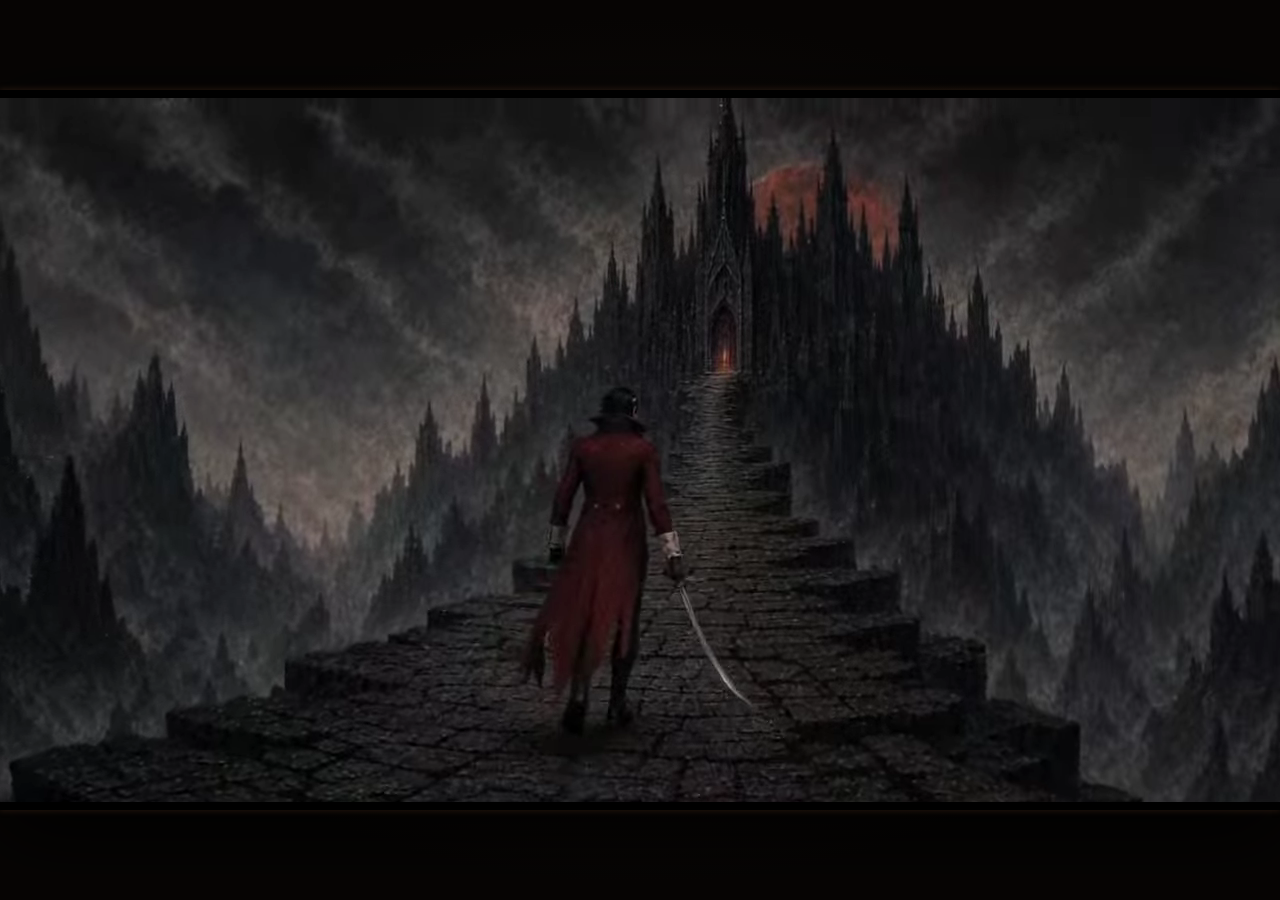
==== index.html @ 98e5d049 "fix: prevent boss phase animation stalls" ====
<!doctype html>
<html lang="ko">
  <head>
    <meta charset="UTF-8" />
    <meta name="viewport" content="width=device-width, initial-scale=1.0" />
    <meta name="theme-color" content="#17120f" />
    <link rel="icon" href="data:image/svg+xml,%3Csvg xmlns='http://www.w3.org/2000/svg' viewBox='0 0 64 64'%3E%3Crect width='64' height='64' rx='14' fill='%2317110f'/%3E%3Cpath d='M18 45 30 14l8 14 8-7-13 28-7-15z' fill='%23e1a65b'/%3E%3C/svg%3E" />
    <title>붉은 달의 성채</title>
    <script type="module" crossorigin src="./assets/index-xZcDIj0D.js"></script>
    <link rel="modulepreload" crossorigin href="./assets/rolldown-runtime-Bh1tDfsg.js">
    <link rel="stylesheet" crossorigin href="./assets/index-nMkUGuU-.css">
  </head>
  <body>
    <div id="root"></div>
  </body>
</html>
---- assets/index-nMkUGuU-.css ----
.stage-map{z-index:240;cursor:pointer;background:radial-gradient(at 50% 6%,#2a120d,#0b0706 56%,#050303 100%),#050303;grid-template-rows:auto minmax(0,1fr) auto;justify-items:center;width:1440px;height:810px;padding:40px 0 26px;animation:.32s ease-out both stage-map-in;display:grid;position:absolute;inset:0;overflow:hidden}.stage-map__heading{text-align:center}.stage-map__eyebrow{color:#c07f56;letter-spacing:.26em;text-indent:.26em;text-transform:uppercase;margin:0;font:700 .74rem/1 system-ui,sans-serif;animation:.46s ease-out 90ms both stage-copy-in}.stage-map__title{color:#f3e3c2;letter-spacing:.04em;text-shadow:0 3px #2c150f;margin:12px 0 0;font:700 2.1rem/1.1 Georgia,Times New Roman,serif;animation:.52s ease-out .15s both stage-copy-in}.stage-map__progress{color:#8d7c66;letter-spacing:.1em;margin:10px 0 0;font:600 .82rem/1 system-ui,sans-serif;animation:.52s ease-out .22s both stage-copy-in}.stage-map__progress b{color:#e8c79a}.stage-map__body{grid-template-columns:232px 300px;align-items:center;gap:116px;min-height:0;display:grid}.stage-map__tower{flex-direction:column;justify-content:center;gap:2px;width:232px;min-height:0;margin:0;padding:0;list-style:none;display:flex}.stage-node{grid-template-columns:32px 46px minmax(0,1fr);align-items:center;gap:14px;height:44px;display:grid;position:relative}.stage-node__rail{background:#33261c;width:2px;position:absolute;top:-2px;bottom:50%;left:15px}.stage-node:last-child .stage-node__rail{display:none}.stage-node.is-cleared .stage-node__rail,.stage-node.is-current .stage-node__rail{background:linear-gradient(#8a4a2c,#6d3720)}.stage-node__floor{color:#6d6153;text-align:left;font-variant-numeric:tabular-nums;font:700 .82rem/1 Georgia,Times New Roman,serif}.stage-node__mark{background:#100b09;border:1px solid #4a3a2a;justify-self:center;width:18px;height:18px;position:relative;transform:rotate(45deg)}.stage-node__copy{align-items:baseline;gap:10px;min-width:0;display:flex}.stage-node__copy strong{color:#5f5648;letter-spacing:.03em;text-overflow:ellipsis;white-space:nowrap;font:600 .9rem/1.3 Georgia,Times New Roman,serif;overflow:hidden}.stage-node__copy small{color:#4a4238;letter-spacing:.14em;flex:none;font:700 .6rem/1 system-ui,sans-serif}.stage-node.is-cleared .stage-node__floor{color:#9b8a74}.stage-node.is-cleared .stage-node__mark{background:#6d3a22;border-color:#9a6238}.stage-node.is-cleared .stage-node__copy strong{color:#8d7f6c}.stage-node.is-cleared .stage-node__copy small{color:#6b5c48}.stage-node.is-current .stage-node__floor{color:#f0d7a8;font-size:1rem}.stage-node.is-current .stage-node__mark{background:linear-gradient(135deg,#c9503a,#8a2a1e);border-color:#e9a86a;width:24px;height:24px;box-shadow:0 0 0 4px #c9503a26}.stage-node.is-current .stage-node__copy strong{color:#f6e7c6;font-size:1rem}.stage-node.is-current .stage-node__copy small{color:#c98f62}.stage-node.is-sealed .stage-node__copy strong{color:#4e483e;font-style:normal}.stage-node.tier-boss .stage-node__mark{border-color:#a1452f;width:24px;height:24px}.stage-node.tier-boss .stage-node__copy small,.stage-node.tier-elite .stage-node__copy small,.stage-node.tier-midboss .stage-node__copy small{color:#a8664a}.stage-node.tier-boss.is-sealed .stage-node__mark{background:#24100c}.stage-node[data-sealing=true] .stage-node__mark{animation:.62s cubic-bezier(.2,.8,.24,1) both stage-seal-stamp}.stage-map.is-sealing .stage-node.is-current .stage-node__mark{box-shadow:none;background:#100b09;border-color:#4a3a2a;transform:rotate(45deg)scale(.7)}.stage-map.is-sealing .stage-node.is-current .stage-node__floor,.stage-map.is-sealing .stage-node.is-current .stage-node__copy{opacity:0}.stage-map.is-sealing .stage-node.is-current .stage-node__rail{background:#33261c}.stage-map.is-climbing .stage-node.is-current .stage-node__mark,.stage-map.is-settled .stage-node.is-current .stage-node__mark{animation:.76s cubic-bezier(.2,.78,.24,1) both stage-mark-light}.stage-map.is-climbing .stage-node.is-current .stage-node__copy,.stage-map.is-settled .stage-node.is-current .stage-node__copy{animation:.52s ease-out .16s both stage-copy-in}.stage-map__boon{justify-items:center;gap:7px;margin:20px 0 0;padding:13px 30px 14px;animation:.72s cubic-bezier(.2,.74,.28,1) .62s both stage-boon-in;display:grid;position:relative}.stage-map__boon:before{content:"";z-index:-1;filter:blur(9px);background:radial-gradient(closest-side,#d9e0e61f 0 18%,#b9c6d114 46%,#8fa3b40a 68%,#8fa3b400 96%);border-radius:50%;animation:5.2s cubic-bezier(.42,0,.4,1) .9s infinite stage-boon-glow;position:absolute;inset:-14px -34px}.stage-map__boon strong{color:#e7eef3;letter-spacing:.1em;text-indent:.1em;text-shadow:0 0 18px #9fb4c47a,0 2px #16202a;font:700 1.34rem/1.2 Georgia,Times New Roman,serif}.stage-map__boon small{color:#93a4b2;letter-spacing:.14em;text-indent:.14em;font:600 .74rem/1 system-ui,sans-serif}@keyframes stage-boon-in{0%{opacity:0;transform:translateY(7px)scale(.986)}to{opacity:1;transform:translateY(0)scale(1)}}@keyframes stage-boon-glow{0%,to{opacity:.78;transform:scale(1)}50%{opacity:1;transform:scale(1.05)}}.stage-map__hint{color:#5d5347;letter-spacing:.16em;opacity:0;margin:0;font:600 .7rem/1 system-ui,sans-serif;animation:.42s ease-out .9s both stage-copy-in}@keyframes stage-map-in{0%{opacity:0}to{opacity:1}}@keyframes stage-copy-in{0%{opacity:0;transform:translateY(6px)}to{opacity:1;transform:translateY(0)}}@keyframes stage-seal-stamp{0%{opacity:0;transform:rotate(45deg)scale(2.1)}55%{opacity:1;transform:rotate(45deg)scale(.86)}to{opacity:1;transform:rotate(45deg)scale(1)}}@keyframes stage-mark-light{0%{opacity:0;transform:rotate(45deg)scale(.4);box-shadow:0 0 #c9503a00}60%{opacity:1;transform:rotate(45deg)scale(1.14)}to{opacity:1;transform:rotate(45deg)scale(1);box-shadow:0 0 0 4px #c9503a26}}.stage-map__next{flex-direction:column;justify-content:center;align-items:center;gap:14px;height:100%;min-height:0;margin:0;animation:.62s cubic-bezier(.2,.74,.24,1) .34s both stage-next-in;display:flex;position:relative}.stage-map__next img{object-fit:contain;filter:drop-shadow(0 18px 26px #000c)drop-shadow(0 0 34px #8a2f1e4d);width:262px;height:262px}.stage-map__next figcaption{text-align:center;flex-direction:column;align-items:center;gap:7px;display:flex}.stage-map__next figcaption span{color:#a8664a;letter-spacing:.24em;text-indent:.24em;font:700 .62rem/1 system-ui,sans-serif}.stage-map__next figcaption strong{color:#f1e0be;letter-spacing:.05em;font:700 1.24rem/1.2 Georgia,Times New Roman,serif}@keyframes stage-next-in{0%{opacity:0;transform:translateY(12px)scale(.97)}to{opacity:1;transform:translateY(0)scale(1)}}@media (prefers-reduced-motion:reduce){.stage-map,.stage-map *{animation-duration:1ms;animation-delay:0s}.stage-map__boon:before{animation:none}}.game-feel-layer{z-index:11;pointer-events:none;contain:layout paint style;isolation:isolate;position:absolute;inset:50px 0 0;overflow:hidden}.game-feel-layer[data-scene=title]{opacity:.76}.game-feel-layer[data-scene=home]{opacity:.62}.game-feel-layer[data-scene=reward]{opacity:.88}.game-feel-layer[data-scene=result]{opacity:.92}.gf-depth-light,.gf-vignette,.gf-grain,.gf-low-health-edge,.gf-scene-curtain{position:absolute;inset:0}.gf-depth-light{z-index:0;opacity:.56;mix-blend-mode:screen;background:radial-gradient(36% 52% at 26% 47%,#ecddbd13,#0000 72%),radial-gradient(38% 52% at 73% 43%,#99242a1b,#0000 75%),linear-gradient(#00000005,#00000040)}.game-feel-layer[data-scene=reward] .gf-depth-light{opacity:.78;background:radial-gradient(circle at 50% 44%,#dec48924,#0000 36%),radial-gradient(circle at 50% 70%,#4ba39a14,#0000 46%)}.gf-vignette{z-index:4;box-shadow:inset 0 0 90px 24px #00000061,inset 0 -80px 110px #00000059}.gf-grain{z-index:3;opacity:.09;mix-blend-mode:soft-light;background-image:repeating-radial-gradient(circle at 17% 23%,#ffffff2e 0 1px,#0000 1px 4px),repeating-radial-gradient(circle at 81% 63%,#0000003d 0 1px,#0000 1px 5px);background-size:9px 11px,13px 15px}.gf-motes{z-index:1;opacity:.62;position:absolute;inset:0}.gf-motes i{left:var(--gf-x);top:var(--gf-y);width:var(--gf-size);height:calc(var(--gf-size) + 3px);animation:gf-mote-drift var(--gf-duration) var(--gf-delay) linear infinite;background:#c1694885;border-radius:70% 40% 60% 35%;position:absolute;box-shadow:0 0 8px #89312461}.gf-motes i:nth-child(3n){background:#5ea79e57;box-shadow:0 0 7px #44928b38}.gf-motes i:nth-child(4n){opacity:.6;scale:.65 1}.gf-low-health-edge{z-index:5;opacity:0;background:radial-gradient(#0000 38%,#70050c47 78%,#4100069e 100%)}html.gf-low-health .gf-low-health-edge{opacity:1;animation:1.35s ease-in-out infinite gf-low-health-pulse}.gf-scene-curtain{z-index:6;opacity:0;transform-origin:50%;background:linear-gradient(90deg,#0000,#090606eb 18%,#1f0d0df5 50%,#090606eb 82%,#0000)}html.gf-scene-transition .gf-scene-curtain{animation:.54s cubic-bezier(.7,0,.25,1) both gf-scene-curtain}html.gf-battle-enter .gf-scene-curtain{animation:.78s cubic-bezier(.12,.77,.22,1) both gf-battle-enter}@keyframes gf-mote-drift{0%{opacity:0;translate:0 24px;rotate:-8deg}12%{opacity:.58}55%{translate:var(--gf-drift) -36px;rotate:10deg}88%{opacity:.28}to{opacity:0;translate:-12px -105px;rotate:24deg}}@keyframes gf-low-health-pulse{0%,to{opacity:.5;filter:saturate(.86)}45%{opacity:1;filter:saturate(1.15)}}@keyframes gf-scene-curtain{0%{opacity:0;scale:1.2 1}38%{opacity:1;scale:1}66%{opacity:.92}to{opacity:0;scale:1.12 1}}@keyframes gf-battle-enter{0%{opacity:1;scale:1.05}38%{opacity:.82}to{opacity:0;scale:1.2}}.game-feel-layer[data-boss-phase=eclipse] .gf-vignette{box-shadow:inset 0 0 120px 34px #23000594,inset 0 -90px 130px #0000007a}@media (prefers-reduced-motion:reduce){.game-feel-layer,.game-feel-layer *{animation:none}}.particle-canvas{z-index:4;pointer-events:none;touch-action:none;contain:strict;isolation:isolate;width:100%;height:100%;display:block;position:absolute;inset:0;overflow:hidden;transform:translateZ(0)}.particle-canvas-secondary{z-index:5}.particle-canvas-boss-accent{z-index:3}.card-signature{z-index:30;contain:layout style;pointer-events:none;position:absolute;inset:0;overflow:visible}.card-signature>.signature-canvas{width:100%;height:100%;position:absolute;inset:0}@media (prefers-reduced-motion:reduce){.card-signature{will-change:auto}}.exhaust-card-effect{--exhaust-flame:#d46a42;--exhaust-flame-hot:#f2c27c;--exhaust-crack:#ffcf88;--exhaust-char:#180b08;--exhaust-ash:#382822;--exhaust-ash-light:#8e6557;--exhaust-final-ember:#c8603b;--exhaust-pile-x:clamp(230px, 34vw, 510px);--exhaust-pile-y:clamp(50px, 9vh, 96px);z-index:44;contain:layout style;isolation:isolate;pointer-events:none;-webkit-user-select:none;user-select:none;position:absolute;inset:0;overflow:visible}.exhaust-card-effect__timeline{isolation:isolate;filter:drop-shadow(0 14px 17px #000c);transform-origin:50% 82%;width:124px;height:174px;animation:exhaust-card-present var(--exhaust-present-duration) cubic-bezier(.18,.76,.22,1) both;position:absolute;bottom:12px;left:50%;transform:translate(-50%)}.exhaust-card-effect__timeline:before{content:"";z-index:-1;opacity:0;background:radial-gradient(ellipse at 50% 48%, color-mix(in srgb, var(--exhaust-flame-hot) 36%, transparent) 0 5%, color-mix(in srgb, var(--exhaust-flame) 24%, transparent) 18%, transparent 59%), radial-gradient(ellipse at 50% 90%, color-mix(in srgb, var(--exhaust-flame) 20%, transparent), transparent 54%);filter:blur(7px);animation:exhaust-heat-bloom var(--exhaust-char-duration) ease-out var(--exhaust-char-start) both;border-radius:48%;position:absolute;inset:-38px -44px -26px;transform:scale(.72)}.exhaust-card-effect__timeline:after{content:"";z-index:-1;opacity:0;background:radial-gradient(ellipse, color-mix(in srgb, var(--exhaust-char) 88%, transparent) 0 18%, color-mix(in srgb, var(--exhaust-ash) 54%, transparent) 36%, transparent 72%);filter:blur(3px);width:142px;height:31px;animation:exhaust-ground-shadow var(--exhaust-scatter-duration) ease-out var(--exhaust-scatter-start) both;border-radius:50%;position:absolute;bottom:-12px;left:50%;transform:translate(-50%)scale(.45)}.exhaust-card-face,.exhaust-card-effect__burn,.exhaust-card-effect__burn-canvas{pointer-events:none;width:100%;height:100%;position:absolute;inset:0}.exhaust-card-effect__cracks,.exhaust-card-effect__char,.exhaust-card-effect__scatter,.exhaust-card-effect__trail{position:absolute;inset:0}.exhaust-card-face{--exhaust-school:#923d3d;z-index:1;color:#231b13;box-shadow:inset 0 5px 0 var(--exhaust-school), inset 0 0 0 5px #382b1c5e, 4px 5px 0 #070604;animation:exhaust-card-char var(--exhaust-char-duration) linear var(--exhaust-char-start) both, exhaust-card-break var(--exhaust-scatter-duration) cubic-bezier(.25,.62,.3,1) var(--exhaust-scatter-start) both;background:linear-gradient(108deg,#0000 0 47%,#74512a25 48% 49%,#0000 50%),repeating-linear-gradient(176deg,#17151200 0 8px,#17151212 9px,#17151200 10px 17px),#cbb17d;border:3px solid #17120d;border-radius:3px 6px 4px 8px;overflow:hidden}.exhaust-card-face.school-rune{--exhaust-school:#584268}.exhaust-card-face.school-ward{--exhaust-school:#347d75}.exhaust-card-face.school-blade{--exhaust-school:#9b5838}.exhaust-card-face:before,.exhaust-card-face:after{content:"";opacity:0;pointer-events:none;position:absolute;inset:-2px}.exhaust-card-face:before{z-index:4;filter:blur(.35px);mix-blend-mode:multiply;animation:exhaust-card-edge-rot var(--exhaust-char-duration) ease-in var(--exhaust-char-start) both;background:radial-gradient(at 8% 8%,#0000 0 13%,#070302d9 19% 29%,#0000 41%),radial-gradient(at 96% 33%,#0000 0 8%,#0a0403de 14% 23%,#0000 36%),radial-gradient(at 47% 105%,#0000 0 16%,#080302e8 24% 38%,#0000 53%),linear-gradient(112deg,#0000 26%,#080302bd 45%,#0000 61%)}.exhaust-card-face:after{z-index:5;mix-blend-mode:multiply;animation:exhaust-card-scorch var(--exhaust-char-duration) ease-in var(--exhaust-char-start) both;background:radial-gradient(at 50% 45%,#0000 24%,#160a075c 48%,#050302e8 92%),radial-gradient(circle at 11% 7%,#030201f2 0 7%,#0000 22%),radial-gradient(circle at 91% 37%,#080302e8 0 7%,#0000 24%),radial-gradient(at 48% 105%,#050201ed 0 15%,#0000 38%),repeating-radial-gradient(at 44% 52%,#0000 0 11px,#2d120c38 13px 15px)}.exhaust-card-face__cost{z-index:4;color:#f1e1bd;background:#26746d;border:3px solid #17120d;border-radius:45% 55% 46% 54%;place-content:center;width:30px;height:30px;font:900 .82rem/1 Georgia,serif;display:grid;position:absolute;top:-4px;left:-4px;box-shadow:2px 3px #070604}.exhaust-card-face__heading{z-index:2;background:#d2b77f;border-bottom:2px solid #21180f;justify-content:space-between;align-items:center;gap:4px;height:30px;padding:3px 5px 2px 29px;display:flex;position:relative}.exhaust-card-face__heading strong{text-overflow:ellipsis;white-space:nowrap;min-width:0;font:800 .7rem/1 Georgia,Times New Roman,serif;overflow:hidden}.exhaust-card-face__heading small{color:#5a4632;letter-spacing:.07em;font-size:.42rem;font-weight:900}.exhaust-card-face__art{z-index:1;background:#17120d;border:2px solid #21180f;border-top-width:0;height:98px;margin:0 5px;display:block;position:relative;overflow:hidden}.exhaust-card-face__art:after{content:"";background:linear-gradient(#0000 56%,#160b08b8);position:absolute;inset:0}.exhaust-card-face__art img{object-fit:cover;filter:saturate(.88)contrast(1.08);width:100%;height:100%;display:block}.exhaust-card-face__sigil{z-index:2;border:1px solid var(--exhaust-school);width:20px;height:20px;position:absolute;bottom:16px;right:11px;transform:rotate(45deg)}.exhaust-card-face__sigil:after{content:"";background:var(--exhaust-school);position:absolute;inset:5px}.exhaust-card-face__footer{z-index:2;color:#54432e;letter-spacing:.04em;justify-content:space-between;align-items:flex-end;height:37px;padding:4px 8px 5px;font-size:.5rem;display:flex;position:relative}.exhaust-card-face__footer b{color:var(--exhaust-school)}.exhaust-card-face__footer small{font-weight:900}.exhaust-card-effect__cracks{z-index:5;animation:exhaust-cracks-collapse var(--exhaust-scatter-duration) ease-in var(--exhaust-scatter-start) both}.exhaust-card-effect__cracks svg{width:100%;height:100%;filter:drop-shadow(0 0 2px var(--exhaust-flame-hot)) drop-shadow(0 0 5px var(--exhaust-flame));display:block;overflow:visible}.exhaust-card-effect__cracks path{--crack-delay:0s;fill:none;stroke:var(--exhaust-crack);stroke-width:2.35px;stroke-linecap:round;stroke-linejoin:round;stroke-dasharray:1;stroke-dashoffset:1px;opacity:0;animation:exhaust-crack-reveal max(1ms, calc(var(--exhaust-crack-duration) - var(--crack-delay))) cubic-bezier(.18,.76,.3,1) calc(var(--exhaust-crack-start) + var(--crack-delay)) both}.exhaust-card-effect__cracks path:nth-child(2){--crack-delay:18ms;stroke-width:1.75px}.exhaust-card-effect__cracks path:nth-child(3){--crack-delay:34ms;stroke-width:1.3px}.exhaust-card-effect__cracks path:nth-child(4){--crack-delay:49ms;stroke-width:1px}.exhaust-card-effect__char{z-index:6;overflow:visible}.exhaust-card-effect__char-front{opacity:0;background:radial-gradient(ellipse at 13% 17%, transparent 0 17px, var(--exhaust-flame-hot) 19px 21px, var(--exhaust-flame) 23px 27px, transparent 33px), radial-gradient(ellipse at 89% 37%, transparent 0 19px, var(--exhaust-flame-hot) 21px 23px, var(--exhaust-flame) 25px 30px, transparent 36px), radial-gradient(ellipse at 46% 94%, transparent 0 24px, var(--exhaust-flame-hot) 26px 29px, var(--exhaust-flame) 31px 37px, transparent 43px), radial-gradient(ellipse at 53% 2%, transparent 0 31px, color-mix(in srgb, var(--exhaust-flame-hot) 82%, transparent) 33px 35px, color-mix(in srgb, var(--exhaust-flame) 68%, transparent) 37px 40px, transparent 45px);filter:drop-shadow(0 0 3px var(--exhaust-flame-hot)) drop-shadow(0 0 9px color-mix(in srgb, var(--exhaust-flame) 76%, transparent)) blur(.15px);animation:exhaust-char-front var(--exhaust-char-duration) ease-in-out var(--exhaust-char-start) both;position:absolute;inset:-19px -17px -16px}.exhaust-card-effect__char-front:before{content:"";opacity:.72;background:radial-gradient(ellipse at 16% 18%, color-mix(in srgb, var(--exhaust-ash-light) 38%, transparent), transparent 22%), radial-gradient(ellipse at 78% 31%, color-mix(in srgb, var(--exhaust-ash) 48%, transparent), transparent 27%), radial-gradient(ellipse at 48% 72%, color-mix(in srgb, var(--exhaust-char) 58%, transparent), transparent 36%);filter:blur(9px);animation:exhaust-smoke-billow var(--exhaust-char-duration) ease-out var(--exhaust-char-start) both;position:absolute;inset:13px 12px 34px;transform:translateY(-8px)scale(.9)}.exhaust-card-effect__char-front:after{content:"";background:radial-gradient(circle at 17% 24%, var(--exhaust-flame-hot) 0 1px, transparent 2px), radial-gradient(circle at 84% 42%, var(--exhaust-flame-hot) 0 1.4px, transparent 2.5px), radial-gradient(circle at 37% 88%, var(--exhaust-flame-hot) 0 1px, transparent 2px), radial-gradient(circle at 59% 6%, var(--exhaust-flame-hot) 0 1px, transparent 2px);filter:drop-shadow(0 0 3px var(--exhaust-flame));position:absolute;inset:9px}.exhaust-card-effect__scatter{z-index:7;perspective:360px;overflow:visible}.exhaust-card-effect__trail{z-index:8;overflow:visible}.exhaust-card-effect__trail>i,.exhaust-card-effect__last-ash{top:calc(62% + var(--trail-offset-y,0px));left:calc(50% + var(--trail-offset-x,0px));opacity:0;background:linear-gradient(155deg, color-mix(in srgb, var(--exhaust-ash-light) 78%, transparent), var(--exhaust-ash) 59%, transparent);width:4px;height:9px;box-shadow:0 0 3px color-mix(in srgb, var(--exhaust-ash-light) 34%, transparent), 0 0 7px color-mix(in srgb, var(--exhaust-flame) 16%, transparent);animation:exhaust-trail-to-pile max(.1s, calc(var(--exhaust-trail-duration) - var(--trail-delay,0s))) cubic-bezier(.22,.55,.3,1) calc(var(--exhaust-trail-start) + var(--trail-delay,0s)) both;border-radius:69% 23% 64% 31%;position:absolute}.exhaust-card-effect__last-ash{--trail-offset-x:0px;--trail-offset-y:0px;--trail-delay:62ms;background:radial-gradient(circle at 45% 22%, var(--exhaust-flame-hot) 0 1px, transparent 2px), linear-gradient(155deg, var(--exhaust-final-ember), var(--exhaust-ash) 72%);width:5px;height:11px;box-shadow:0 0 4px var(--exhaust-final-ember), 0 0 10px color-mix(in srgb, var(--exhaust-final-ember) 56%, transparent)}.exhaust-card-effect__pile-cue{top:calc(62% + var(--exhaust-pile-y));left:calc(50% + var(--exhaust-pile-x));opacity:0;background:radial-gradient(ellipse at 48% 62%, color-mix(in srgb, var(--exhaust-ash-light) 58%, transparent) 0 5%, color-mix(in srgb, var(--exhaust-ash) 78%, transparent) 18%, transparent 58%), radial-gradient(ellipse, color-mix(in srgb, var(--exhaust-final-ember) 48%, transparent), transparent 66%);width:62px;height:19px;box-shadow:0 3px 8px #000a, 0 0 12px color-mix(in srgb, var(--exhaust-final-ember) 42%, transparent);filter:blur(.35px);animation:exhaust-pile-cue var(--exhaust-trail-duration) ease-out var(--exhaust-trail-start) both;border:0;border-radius:50%;position:absolute;transform:translate(-50%,-50%)}.exhaust-variant-counter-sigil{--exhaust-flame:#7b1230;--exhaust-flame-hot:#f4c9cf;--exhaust-crack:#ef9aa8;--exhaust-char:#180307;--exhaust-ash:#2b0a12;--exhaust-ash-light:#8c5563;--exhaust-final-ember:#d7566d}.exhaust-variant-counter-sigil .exhaust-card-effect__last-ash{background:#ffd7dc;border-radius:50%;width:9px;height:9px;box-shadow:0 0 7px #ef7f92,0 0 17px #a1173399}.exhaust-variant-mend{--exhaust-flame:#c85c62;--exhaust-flame-hot:#f2aaa5;--exhaust-crack:#ffd1c2;--exhaust-char:#260a11;--exhaust-ash:#4b252e;--exhaust-ash-light:#b66b73;--exhaust-final-ember:#e6848a}.exhaust-variant-mend .exhaust-card-effect__cracks svg{transform-origin:50%;animation:exhaust-heart-contract var(--exhaust-char-duration) ease-in var(--exhaust-char-start) both}.exhaust-variant-rune-surge{--exhaust-flame:#76509c;--exhaust-flame-hot:#d4a9ff;--exhaust-crack:#e7c7ff;--exhaust-char:#160b21;--exhaust-ash:#37253f;--exhaust-ash-light:#9874ad;--exhaust-final-ember:#b97fe4}.exhaust-variant-rune-surge .exhaust-variant-execution-rune{--exhaust-flame:#9e1f2f;--exhaust-flame-hot:#ff8b72;--exhaust-crack:#ffb493;--exhaust-char:#1d0407;--exhaust-ash:#2c1115;--exhaust-ash-light:#872c38;--exhaust-final-ember:#cf2f42}.exhaust-variant-execution-rune .exhaust-card-effect__char-front{border-radius:50%;transform:scale(1.14)}.exhaust-variant-blood-amplify{--exhaust-flame:#bd3448;--exhaust-flame-hot:#ffba86;--exhaust-crack:#ffd0a5;--exhaust-char:#23070b;--exhaust-ash:#40181e;--exhaust-ash-light:#ad4c59;--exhaust-final-ember:#e45864}.exhaust-variant-blood-amplify .exhaust-card-effect__cracks svg{animation:exhaust-double-burn var(--exhaust-char-duration) ease-in-out var(--exhaust-char-start) both}.exhaust-variant-last-stand{--exhaust-flame:#b7c4c6;--exhaust-flame-hot:#f8f5de;--exhaust-crack:#fffce9;--exhaust-char:#151817;--exhaust-ash:#747979;--exhaust-ash-light:#e1ded1;--exhaust-final-ember:#eef5e8}.exhaust-variant-last-stand .exhaust-variant-second-heart{--exhaust-flame:#7d0f22;--exhaust-flame-hot:#ff9aa4;--exhaust-crack:#ff5c6b;--exhaust-char:#150407;--exhaust-ash:#2c0810;--exhaust-ash-light:#93444f;--exhaust-final-ember:#c8263f}.exhaust-variant-second-heart .exhaust-card-effect__last-ash{background:#8d1122;border-radius:52% 48% 44% 56%;width:11px;height:11px;box-shadow:0 0 8px #c8263f,0 0 18px #5c0a1499}.exhaust-variant-void-night{--exhaust-flame:#2f4b60;--exhaust-flame-hot:#dceaf4;--exhaust-crack:#a9cbe0;--exhaust-char:#101820;--exhaust-ash:#1b2733;--exhaust-ash-light:#6d8aa2;--exhaust-final-ember:#9dc0d8}.exhaust-variant-void-night .exhaust-card-effect__last-ash{background:#eaf4fb;border-radius:50%;width:10px;height:10px;box-shadow:0 0 9px #9dc0d8,0 0 20px #4a7a9a99}.exhaust-variant-night-afterimage{--exhaust-flame:#31536b;--exhaust-flame-hot:#f1fbff;--exhaust-crack:#c5e8f5;--exhaust-char:#0a101c;--exhaust-ash:#152434;--exhaust-ash-light:#8fbfd3;--exhaust-final-ember:#d7f4ff}.exhaust-variant-night-afterimage .exhaust-card-effect__last-ash{background:#e9fbff;border-radius:1px 7px 1px 6px;width:9px;height:13px;transform:rotate(36deg);box-shadow:0 0 11px #9bd6ec,0 0 25px #31536bbb}.exhaust-variant-blood-offering{--exhaust-flame:#617d4f;--exhaust-flame-hot:#cbe87b;--exhaust-crack:#dff59b;--exhaust-char:#10170d;--exhaust-ash:#273224;--exhaust-ash-light:#7e9368;--exhaust-final-ember:#a9df62}.exhaust-variant-blood-offering .exhaust-variant-blood-offering .exhaust-card-effect__last-ash{background:#d9ff8e;border-radius:2px;width:8px;height:8px;transform:rotate(45deg);box-shadow:0 0 6px #d9ff8e,0 0 14px #72a942}.exhaust-variant-crimson-reclaim{--exhaust-ember:#cc4b62;--exhaust-hot:#f2b09f;--exhaust-ash:#4c1724;--exhaust-glow:#9d1c3d}.exhaust-variant-crimson-reclaim .exhaust-card-effect__char-front{background:radial-gradient(circle at 50% 48%,#f4a5927a,#0000 24%),linear-gradient(145deg,#8f1735d1,#250812e0)}.exhaust-variant-night-feast{--exhaust-flame:#8e1534;--exhaust-flame-hot:#ffd0bd;--exhaust-crack:#ff9da5;--exhaust-char:#19050d;--exhaust-ash:#35101c;--exhaust-ash-light:#9d5262;--exhaust-final-ember:#e54c66}.exhaust-variant-night-feast .exhaust-card-effect__char-front{background:radial-gradient(at 50% 42%,#ffcab866,#0000 16%),radial-gradient(circle at 38% 52%,#85082ac2,#0000 34%),linear-gradient(155deg,#440819e6,#110309f0)}.exhaust-variant-night-feast .exhaust-card-effect__last-ash{background:#b31338;border-radius:60% 40% 58% 42%;width:9px;height:12px;box-shadow:0 0 8px #f26b7c,0 0 18px #690d28a8}@keyframes exhaust-card-present{0%{opacity:0;transform:translate(-50%,108px)rotate(-4deg)scale(.72)}64%{opacity:1;transform:translate(-50%,-8px)rotate(.5deg)scale(1.045)}to{opacity:1;transform:translate(-50%)rotate(0)scale(1)}}@keyframes exhaust-crack-reveal{0%{opacity:0;stroke-dashoffset:1px}18%{opacity:.65}72%{opacity:1;stroke-dashoffset:0}to{opacity:.88;stroke-dashoffset:0}}@keyframes exhaust-cracks-collapse{0%,20%{opacity:1}68%{opacity:.42}to{opacity:0}}@keyframes exhaust-card-char{0%{filter:saturate()brightness()}45%{filter:saturate(.68)sepia(.2)brightness(.9)}to{filter:saturate(.08)sepia(.65)brightness(.46)contrast(1.32)}}@keyframes exhaust-card-scorch{0%{opacity:0;transform:scale(1.12)rotate(-1deg)}38%{opacity:.27}72%{opacity:.72}to{opacity:.94;transform:scale(1)rotate(0)}}@keyframes exhaust-card-edge-rot{0%{opacity:0;transform:scale(1.18)}42%{opacity:.28}to{opacity:.92;transform:scale(.96)}}@keyframes exhaust-card-break{0%{opacity:1;clip-path:polygon(0 0,100% 0,100% 100%,0 100%);transform:scale(1)}22%{opacity:.82;clip-path:polygon(4% 2%,96% 0,99% 30%,94% 97%,57% 94%,7% 100%,1% 66%);transform:scale(.985)rotate(-.35deg)skew(.35deg)}58%{opacity:.25;clip-path:polygon(13% 8%,88% 5%,85% 38%,76% 84%,49% 78%,18% 90%,9% 51%);transform:translateY(-2px)scale(.86)rotate(1.2deg)skew(-1deg)}to{opacity:0;clip-path:polygon(44% 37%,60% 43%,56% 59%,45% 63%,39% 49%);transform:translateY(-8px)scale(.38)rotate(4deg)skew(-2deg)}}@keyframes exhaust-char-front{0%{opacity:0;transform:scale(1.12)rotate(-1deg)}25%{opacity:.92}61%{opacity:.78;transform:scale(1.015)rotate(.35deg)}to{opacity:0;transform:scale(.76)rotate(1.2deg)}}@keyframes exhaust-smoke-billow{0%{opacity:0;transform:translateY(8px)scale(.72)}34%{opacity:.68}to{opacity:0;transform:translateY(-29px)scale(1.28,1.62)}}@keyframes exhaust-heat-bloom{0%{opacity:0;transform:scale(.7)}34%{opacity:.86;transform:scale(1.05)}72%{opacity:.38}to{opacity:0;transform:scale(.82)}}@keyframes exhaust-ground-shadow{0%{opacity:0;transform:translate(-50%)scale(.45)}38%{opacity:.68;transform:translate(-50%)scale(.92)}to{opacity:0;transform:translate(-50%)scale(1.16)}}@keyframes exhaust-trail-to-pile{0%{opacity:0;transform:translate(0)rotate(0)scale(.4)}14%{opacity:.92}72%{opacity:.7}to{opacity:0;transform:translate(var(--exhaust-pile-x), var(--exhaust-pile-y)) rotate(220deg) scale(.2)}}@keyframes exhaust-pile-cue{0%,68%{opacity:0;transform:translate(-50%,-50%)scale(.22,.55)}84%{opacity:.78;transform:translate(-50%,-50%)scale(.82,.72)}to{opacity:0;transform:translate(-50%,-50%)scale(1.18,.86)}}@keyframes exhaust-heart-contract{0%,24%{transform:scale(1)}58%{transform:scale(.97)}to{transform:scale(.82)}}@keyframes exhaust-double-burn{0%,50%,to{filter:drop-shadow(0 0 2px var(--exhaust-flame-hot));transform:scale(.96)}25%,75%{filter:drop-shadow(0 0 8px var(--exhaust-flame));transform:scale(1.035)}}@media (prefers-reduced-motion:reduce){.exhaust-card-effect *{animation:none}.exhaust-card-effect .exhaust-card-face{animation-duration:1ms}}.bride-coronation{z-index:4;pointer-events:none;position:absolute;inset:0;overflow:hidden}.bride-coronation>.coronation-canvas{width:100%;height:100%;position:absolute;inset:0}.crown-bestowal,.worn-crown{isolation:isolate;pointer-events:none;position:absolute;inset:0}.crown-bestowal{z-index:8}.worn-crown{z-index:7;opacity:.74;filter:saturate(1.15)brightness(.9)drop-shadow(0 3px 4px #050102c4)drop-shadow(0 0 4px #7c0a2090);animation:1.46s cubic-bezier(.32,0,.24,1) infinite worn-crown-heartbeat}.crown-bestowal>.crown-canvas,.worn-crown>.crown-canvas{z-index:2;width:100%;height:100%;position:absolute;inset:0}.crown-bestowal:before,.worn-crown:before,.crown-bestowal:after,.worn-crown:after{content:"";pointer-events:none;position:absolute;left:50%;transform:translate(-50%)}.crown-bestowal:before,.worn-crown:before{z-index:0;filter:blur(9px);mix-blend-mode:screen;background:radial-gradient(#ff6c716e 0 7%,#cc193d52 22%,#6f071f24 48%,#0000 72%);border-radius:50%;width:70%;height:27%;top:15%}.crown-bestowal:after,.worn-crown:after{z-index:3;filter:blur(.35px);opacity:0;border:1px solid #ff8b8f99;border-radius:50%;width:56%;height:15%;top:20.5%;box-shadow:0 0 5px #ff5c67b0,0 0 13px #bd1638a6,inset 0 0 8px #8f0b2b82}.crown-bestowal:before,.crown-bestowal:after{animation:crown-bite-heartbeat var(--crown-end,1.78s) cubic-bezier(.28, 0, .22, 1) both}.worn-crown:before{animation:1.46s cubic-bezier(.32,0,.24,1) infinite worn-crown-glow-heartbeat}.worn-crown:after{animation:1.46s cubic-bezier(.32,0,.24,1) infinite worn-crown-ring-heartbeat}.crown-gloom{z-index:2;pointer-events:none;background:radial-gradient(ellipse 46% 62% at var(--hero-anchor-x,27.5%) 58%, transparent 0 15%, #18070945 38%, #050303ad 62%, #030202df 89%);-webkit-backdrop-filter:saturate(.7)contrast(1.06);backdrop-filter:saturate(.7)contrast(1.06);opacity:0;animation:crown-gloom var(--crown-gloom-ms,1.24s) ease-out both;position:absolute;inset:0;box-shadow:inset 0 0 100px 24px #02010145}@keyframes crown-gloom{0%{opacity:0}26%{opacity:1}64%{opacity:.92}to{opacity:0}}@keyframes crown-bite-heartbeat{0%,25%{opacity:0;transform:translate(-50%)scale(.88)}30%{opacity:.96;transform:translate(-50%)scale(1.06)}37%{opacity:.18;transform:translate(-50%)scale(.98)}45%{opacity:.82;transform:translate(-50%)scale(1.035)}55%,to{opacity:0;transform:translate(-50%)scale(1)}}@keyframes worn-crown-heartbeat{0%,7%,17%,36%,to{opacity:.7;filter:saturate(1.12)brightness(.82)drop-shadow(0 3px 4px #050102c4)drop-shadow(0 0 4px #6d071c70)}11%{opacity:1;filter:saturate(1.9)brightness(1.36)drop-shadow(0 3px 4px #050102c4)drop-shadow(0 0 7px #ff4f5fd6)drop-shadow(0 0 15px #b20d32b5)}25%{opacity:.96;filter:saturate(1.72)brightness(1.22)drop-shadow(0 3px 4px #050102c4)drop-shadow(0 0 6px #f13c50c7)drop-shadow(0 0 12px #9b0a2b9c)}}@keyframes worn-crown-glow-heartbeat{0%,7%,17%,36%,to{opacity:.13;transform:translate(-50%)scale(.94)}11%{opacity:.88;transform:translate(-50%)scale(1.08)}25%{opacity:.68;transform:translate(-50%)scale(1.035)}}@keyframes worn-crown-ring-heartbeat{0%,7%,17%,36%,to{opacity:.12;transform:translate(-50%)scale(.96)}11%{opacity:.9;transform:translate(-50%)scale(1.07)}25%{opacity:.7;transform:translate(-50%)scale(1.035)}}@media (prefers-reduced-motion:reduce){.worn-crown,.worn-crown:before,.worn-crown:after,.crown-bestowal:before,.crown-bestowal:after{animation:none}.worn-crown{opacity:.86;filter:saturate(1.5)brightness(1.08)drop-shadow(0 0 8px #bd1638a6)}.worn-crown:before{opacity:.36}.worn-crown:after{opacity:.28}}.fighter.is-melting .fighter-art{transform-origin:50% 92%;will-change:translate, scale, opacity, filter, clip-path;animation:melt-body var(--melt-end,.88s) cubic-bezier(.34, .06, .5, 1) both}.enemy-melt{z-index:calc(var(--arena-layer-actor) + 1);width:208px;height:104px;margin-left:-104px;position:absolute;bottom:23px;left:50%}@keyframes melt-body{0%{opacity:1;clip-path:polygon(0 0,100% 0,100% 100%,0 100%);filter:none;translate:0;scale:1}13%{opacity:1;clip-path:polygon(0 0,100% 0,100% 100%,0 100%);filter:saturate(1.22)contrast(1.08)brightness(.88)drop-shadow(0 4px 4px #5f0714a8);translate:-1px 1%;scale:1.018 .985}36%{opacity:.96;clip-path:polygon(0 0,100% 0,100% 79%,94% 84%,88% 78%,80% 91%,72% 81%,64% 94%,57% 79%,48% 91%,39% 77%,31% 88%,22% 80%,14% 91%,7% 80%,0 84%);filter:saturate(1.42)contrast(1.12)brightness(.75)drop-shadow(0 7px 6px #5d0716b8);translate:2px 5%;scale:1.035 .92}64%{opacity:.76;clip-path:polygon(0 3%,100% 0,100% 56%,94% 63%,87% 55%,78% 71%,70% 58%,62% 76%,54% 58%,46% 73%,37% 55%,28% 68%,20% 55%,12% 71%,5% 58%,0 62%);filter:saturate(1.72)contrast(1.18)brightness(.56)blur(.3px)drop-shadow(0 10px 7px #4a0512bd);translate:-2px 13%;scale:1.075 .77}82%{opacity:.38;clip-path:polygon(0 7%,100% 4%,100% 34%,91% 43%,82% 31%,72% 49%,63% 32%,53% 48%,42% 29%,32% 45%,22% 31%,12% 49%,0 38%);filter:saturate(1.9)contrast(1.25)brightness(.46)blur(.7px);translate:1px 21%;scale:1.13 .59}to{opacity:0;clip-path:polygon(0 13%,100% 9%,100% 25%,87% 32%,74% 21%,61% 35%,49% 19%,36% 31%,23% 20%,11% 35%,0 28%);filter:saturate(2.1)contrast(1.3)brightness(.36)blur(1.4px);translate:0 28%;scale:1.2 .42}}.melt-canvas{pointer-events:none;width:100%;height:100%;position:absolute;inset:0}.thorn-veil{z-index:var(--arena-layer-atmosphere);pointer-events:none;width:330px;height:470px;margin-left:-165px;position:absolute;bottom:-6px;left:50%}.thorn-veil>.veil-canvas{width:100%;height:100%;position:absolute;inset:0}.ash-shell{z-index:var(--arena-layer-actor);pointer-events:none;--shell-opacity:calc(.72 + var(--shell-density) * .28);--shell-reveal:calc(18% + var(--shell-density) * 82%);width:138px;height:176px;margin-left:-69px;position:absolute;bottom:16%;left:50%}.shell-soot{background:radial-gradient(circle at 22% 28%, #0000000f 0 2px, #0000 2.6px), radial-gradient(circle at 64% 62%, #0000000d 0 2.4px, #0000 3px), radial-gradient(ellipse closest-side at 50% 56%, #100e0cb3 0 calc(14% + var(--shell-density) * 26%), #14110f66 58%, #14110f00 88%);mix-blend-mode:multiply;filter:blur(3px);opacity:calc(.55 + var(--shell-density) * .4);background-size:15px 15px,23px 23px,auto;border-radius:44% 46% 38% 40%;position:absolute;inset:-12% -16% -6%}.shell-particles,.shell-particles-canvas{pointer-events:none;width:100%;height:100%;position:absolute;inset:0}.shell-crust{background:var(--ash-crust) center bottom / contain no-repeat;opacity:var(--shell-opacity);-webkit-mask-image:linear-gradient(to top, #000 0, #000 var(--shell-reveal), #0006 calc(var(--shell-reveal) + 9%), #0000 calc(var(--shell-reveal) + 20%));-webkit-mask-image:linear-gradient(to top, #000 0, #000 var(--shell-reveal), #0006 calc(var(--shell-reveal) + 9%), #0000 calc(var(--shell-reveal) + 20%));mask-image:linear-gradient(to top, #000 0, #000 var(--shell-reveal), #0006 calc(var(--shell-reveal) + 9%), #0000 calc(var(--shell-reveal) + 20%));inset:0;animation:.62s cubic-bezier(.2,.76,.22,1) both crust-thicken;position:absolute;inset:0}@keyframes crust-thicken{0%{opacity:0;transform:translateY(5px)scale(.96)}60%{opacity:var(--shell-opacity)}to{opacity:var(--shell-opacity);transform:translateY(0)scale(1)}}@media (prefers-reduced-motion:reduce){.shell-crust,.shell-crust{opacity:var(--shell-opacity)}}.royal-blood-membrane{z-index:var(--arena-layer-atmosphere);pointer-events:none;width:286px;height:322px;margin-left:-143px;position:absolute;bottom:4%;left:50%}.royal-blood-membrane>.membrane-canvas{width:100%;height:100%;position:absolute;inset:0}.second-heart-aura{z-index:var(--arena-layer-atmosphere);pointer-events:none;--aura-rose:#ff8fa3;--aura-crimson:#b81f3c;--aura-deep:#4c0716;--aura-gold:#ffd9a8;--aura-strength:.46;width:232px;height:316px;margin-left:-116px;position:absolute;bottom:2%;left:50%}.aura-ground{filter:blur(7px);height:46px;opacity:calc(var(--aura-strength) * .8);background:radial-gradient(at 50% 72%,#ff8fa3 0 4%,#b81f3c99 34%,#4c071640 62%,#4c071600 88%);border-radius:50%;animation:3.4s ease-in-out infinite aura-pool;position:absolute;bottom:0;left:6%;right:6%}.aura-core{filter:blur(3px);mix-blend-mode:screen;opacity:0;background:radial-gradient(circle,#fff0f0 0 6%,#ff8fa3 18%,#b81f3ccc 42%,#4c071600 76%);border-radius:50%;width:74px;height:74px;margin:-37px 0 0 -37px;animation:1.9s cubic-bezier(.3,0,.5,1) infinite aura-heartbeat;position:absolute;top:42%;left:50%}.aura-petals{mix-blend-mode:screen;width:100%;height:100%;opacity:calc(.55 + var(--aura-strength) * .45);position:absolute;inset:0}@keyframes aura-pool{0%,to{transform:scaleX(1)scaleY(1)}50%{transform:scaleX(1.07)scaleY(.9)}}@keyframes aura-heartbeat{0%{opacity:0;transform:scale(.82)}8%{opacity:calc(var(--aura-strength) * .95);transform:scale(1.06)}18%{opacity:calc(var(--aura-strength) * .4);transform:scale(.95)}27%{opacity:calc(var(--aura-strength) * .8);transform:scale(1.02)}42%{opacity:calc(var(--aura-strength) * .22);transform:scale(.9)}to{opacity:calc(var(--aura-strength) * .12);transform:scale(.86)}}@media (prefers-reduced-motion:reduce){.aura-core{opacity:calc(var(--aura-strength) * .5)}}.mist-knot-aura{z-index:7;pointer-events:none;width:236px;height:304px;margin-left:-118px;position:absolute;bottom:10%;left:50%}.mist-knot-aura-canvas,.mist-knot-release-canvas{width:100%;height:100%;position:absolute;inset:0}.fighter.hero img.mist-knot-aura-emblem{object-fit:contain;opacity:.72;filter:drop-shadow(0 0 7px #9fd6d0a8)drop-shadow(2px 4px 2px #020506d9);will-change:opacity, transform, filter;width:48px;height:48px;animation:2.5s ease-in-out infinite mist-knot-held;position:absolute;top:34%;left:50%;transform:translate(-50%,-50%)}.mist-knot-release-effect{z-index:34;pointer-events:none;position:absolute;inset:0;overflow:visible}.mist-knot-release-emblem{opacity:0;filter:drop-shadow(0 0 13px #bce9e2)drop-shadow(0 0 31px #407e89c9);width:66px;height:66px;animation:mist-knot-release-emblem .68s cubic-bezier(.15, .72, .18, 1) var(--mist-knot-impact-delay,0s) both;position:absolute;top:56%;left:29%;transform:translate(-50%,-50%)scale(.62)}@keyframes mist-knot-held{0%,to{opacity:.58;transform:translate(-50%,-50%)scale(.94)}46%{opacity:.9;transform:translate(-50%,-50%)scale(1.05)}62%{opacity:.72;transform:translate(-50%,-50%)scale(.99)}}@keyframes mist-knot-release-emblem{0%{opacity:0;transform:translate(-50%,-50%)scale(.62)rotate(-5deg)}22%{opacity:1;transform:translate(-50%,-50%)scale(1.04)rotate(0)}48%{opacity:.88;transform:translate(-50%,-50%)scale(.96)}to{opacity:0;transform:translate(-50%,-50%)scale(1.48)rotate(4deg)}}@media (prefers-reduced-motion:reduce){.mist-knot-aura-emblem,.mist-knot-release-emblem{animation-duration:1ms;animation-iteration-count:1}.mist-knot-aura-emblem{opacity:.78}}.moon-vigil{z-index:var(--arena-layer-atmosphere);pointer-events:none;width:420px;height:420px;margin-left:-210px;position:absolute;top:8px;left:50%}.swallowed-moon-aura{z-index:var(--arena-layer-atmosphere);pointer-events:none;width:320px;height:350px;margin-left:-160px;position:absolute;bottom:7%;left:50%}.moon-vigil>.moon-canvas,.swallowed-moon-aura>.aura-canvas{width:100%;height:100%;position:absolute;inset:0}.phase-herald-atmosphere{z-index:-1;pointer-events:none;width:min(520px,68vw);height:108px;position:absolute;top:50%;left:50%;translate:-50% -50%}.phase-herald-atmosphere:before,.phase-herald-atmosphere:after{content:"";position:absolute;left:50%;translate:-50% -50%}.phase-herald-atmosphere:before{filter:blur(9px);width:100%;height:100%;animation:phase-herald-haze var(--phase-herald-duration,1.8s) ease-out both;background:radial-gradient(#100607c7 0 19%,#10060778 43%,#0000 73%);top:50%}.phase-herald-atmosphere:after{width:58%;height:1px;animation:phase-herald-rule var(--phase-herald-duration,1.8s) ease-out both;background:linear-gradient(90deg,#0000,#76513d8c 20%,#c7a784bd 50%,#76513d8c 80%,#0000);top:64%;box-shadow:0 0 5px #8c33252e}@keyframes phase-herald-haze{0%{opacity:0;transform:scale(.84)}24%,68%{opacity:.76;transform:scale(1)}to{opacity:0;transform:scale(1.08)}}@keyframes phase-herald-rule{0%,15%{opacity:0;transform:scaleX(.28)}34%,68%{opacity:.78;transform:scaleX(1)}to{opacity:0;transform:scaleX(.88)}}@media (prefers-reduced-motion:reduce){.phase-herald-atmosphere:before,.phase-herald-atmosphere:after{animation:none}}.boss-cinematic{z-index:48;contain:layout paint style;isolation:isolate;pointer-events:none;--cinematic-boss-x:72.2%;--cinematic-boss-y:52%;--cinematic-blood:#8f172c;--cinematic-bone:#d0b485;--cinematic-mist:#8ca59e;width:100%;min-width:0;height:100%;min-height:0;position:absolute;inset:0;overflow:hidden}.boss-stage-curtain{z-index:47;pointer-events:none;background:radial-gradient(at 72% 48%,#2a050b 0,#090203 38%,#010101 72%),#010101;position:absolute;inset:0}.boss-stage-curtain.is-revealing{animation:boss-stage-curtain-reveal var(--boss-stage-reveal-duration,.72s) cubic-bezier(.2, .72, .22, 1) both}.boss-phase-herald{z-index:49;color:#e8d8c6;text-align:center;text-shadow:0 2px 3px #050202,0 0 10px #8d392a45;isolation:isolate;pointer-events:none;min-width:300px;animation:boss-phase-herald-in-out var(--boss-phase-herald-duration,1.8s) cubic-bezier(.22, .72, .25, 1) both;padding:15px 36px 20px;position:absolute;top:43%;left:50%;translate:-50% -50%}.boss-phase-herald strong{z-index:1;letter-spacing:.38em;text-indent:.38em;font:600 1.28rem/1 Georgia,Times New Roman,serif;position:relative}@keyframes boss-stage-curtain-reveal{0%,12%{opacity:1}to{opacity:0}}@keyframes boss-phase-herald-in-out{0%{opacity:0;filter:blur(3px);scale:.97}22%,68%{opacity:1;filter:blur();scale:1}to{opacity:0;filter:blur(2px);scale:1.015}}.boss-cinematic-visual *{box-sizing:border-box}.boss-cinematic-backdrop,.boss-cinematic-stage-light,.boss-cinematic-flash,.boss-cinematic-letterbox{pointer-events:none;display:block;position:absolute}.boss-cinematic-backdrop{z-index:0;background:radial-gradient(ellipse at var(--cinematic-boss-x) 48%, #61131f5e 0 9%, #0a0304e8 41%, #010101 78%), #010101;opacity:0;animation:boss-cinematic-blackout var(--boss-cinematic-duration) cubic-bezier(.16,.7,.19,1) both;inset:0}.boss-cinematic-stage-light{z-index:1;left:calc(var(--cinematic-boss-x) - 350px);mix-blend-mode:screen;filter:blur(22px);opacity:0;width:700px;height:126%;animation:boss-cinematic-stage-light var(--boss-cinematic-duration) ease-out both;background:radial-gradient(31% 83% at 57% 18%,#edc99b45 0 11%,#a9405033 39%,#0000 73%),radial-gradient(24% 71% at 42% 32%,#7b182b42,#0000 76%);top:-23%;-webkit-mask-image:radial-gradient(45% 94% at 54% 8%,#000 0 9%,#000d 34%,#0007 57%,#0000 81%);mask-image:radial-gradient(45% 94% at 54% 8%,#000 0 9%,#000d 34%,#0007 57%,#0000 81%)}.boss-cinematic-art-stage{z-index:6;left:var(--cinematic-boss-x);top:var(--cinematic-boss-y);filter:drop-shadow(18px 28px 12px #000e);width:450px;height:540px;position:absolute;transform:translate(-50%,-50%)}.boss-cinematic-art{object-fit:contain;object-position:center bottom;-webkit-user-select:none;user-select:none;-webkit-user-drag:none;will-change:opacity, transform, clip-path, filter;width:100%;height:100%;display:block;position:absolute;inset:0}.boss-cinematic-art.art-from{z-index:1;opacity:0;animation:boss-cinematic-from-art var(--boss-cinematic-duration) cubic-bezier(.16,.68,.19,1) both}.boss-cinematic-art.art-to{z-index:2;opacity:0;animation:boss-cinematic-to-art var(--boss-cinematic-duration) cubic-bezier(.12,.72,.17,1) both}.boss-cinematic.is-entrance-only .art-to{animation-name:boss-cinematic-entrance-art}.boss-cinematic-reveal-mask{z-index:3;background:conic-gradient(from 202deg at 49% 56%, transparent 0 9%, #d9b58475 12% 14%, transparent 18% 38%, #8d183553 42% 47%, transparent 53% 74%, #e1c29259 78% 81%, transparent 85%), radial-gradient(ellipse 62% 78% at 47% 56%, #9d203f56 0 22%, #2d071066 51%, transparent 74%);clip-path:polygon(18% 4%,81% 0,96% 21%,91% 72%,72% 99%,23% 94%,5% 68%,10% 25%);filter:blur(1.8px)drop-shadow(0 0 22px #85182c9a);opacity:0;mix-blend-mode:screen;animation:boss-cinematic-reveal-mask var(--boss-cinematic-duration) ease-out both;border:0;display:block;position:absolute;inset:-2% 1% -3%;-webkit-mask-image:radial-gradient(63% 79% at 48% 55%,#0000 0 18%,#000 35% 57%,#0000 78%);mask-image:radial-gradient(63% 79% at 48% 55%,#0000 0 18%,#000 35% 57%,#0000 78%)}.boss-cinematic-flash{z-index:16;opacity:0;mix-blend-mode:screen;animation:boss-cinematic-flash var(--boss-cinematic-duration) steps(1,end) both;background:#f1d5ac;inset:0}.boss-cinematic-letterbox{z-index:20;height:62px;animation:boss-cinematic-letterbox var(--boss-cinematic-duration) cubic-bezier(.12,.7,.2,1) both;background:linear-gradient(#010101,#030202f5);left:0;right:0;box-shadow:0 6px 20px #000b}.boss-cinematic-letterbox.letterbox-top{transform-origin:50% 0;top:0}.boss-cinematic-letterbox.letterbox-bottom{transform-origin:50% 100%;bottom:0;transform:scaleY(-1)}.cinematic-thorn-entrance{--cinematic-boss-x:72.2%;--cinematic-boss-y:52%;--cinematic-blood:#751928;--cinematic-mist:#9da9a1}.cinematic-thorn-entrance .boss-cinematic-backdrop{background:radial-gradient(at 72% 47%,#8e765d3d 0 8%,#18201fbd 28%,#070506ed 55%,#010101 86%),linear-gradient(#07100f,#020202)}.cinematic-thorn-entrance .boss-cinematic-art-stage{width:390px;height:490px}.cinematic-thorn-entrance .boss-cinematic-reveal-mask{filter:blur(5px);clip-path:polygon(20% 0,83% 0,100% 18%,89% 100%,10% 100%,0 22%);background:repeating-linear-gradient(168deg,#0000 0 24px,#b8c5ba33 25px 39px,#0000 40px 63px),radial-gradient(#a9b7a65c,#0000 68%);border:0;border-radius:48% 52% 38% 62%}.cinematic-thorn-entrance .art-to{animation-name:thorn-entrance-art}.cinematic-overlord-entrance{--cinematic-boss-x:72.2%;--cinematic-boss-y:49%;--cinematic-blood:#761428;--cinematic-bone:#cdb084}.cinematic-overlord-entrance .boss-cinematic-backdrop{background:radial-gradient(at 72% 44%,#6d1c2c5e 0 11%,#190609d6 34%,#020101f7 69%,#000 100%),#000}.cinematic-overlord-entrance .boss-cinematic-art-stage,.cinematic-overlord-phase-2 .boss-cinematic-art-stage,.cinematic-overlord-phase-3 .boss-cinematic-art-stage{width:510px;height:600px}.cinematic-overlord-entrance .art-to{animation-name:overlord-entrance-art}.cinematic-overlord-entrance .boss-cinematic-reveal-mask{clip-path:polygon(14% 0,86% 0,100% 100%,0 100%);filter:blur(3px);background:repeating-radial-gradient(at 50% 70%,#0000 0 24px,#c4a6782e 25px 29px,#0000 30px 48px),radial-gradient(at 50% 58%,#a5233e6e,#0000 69%);border:0;inset:-3% -4% -2%}.cinematic-overlord-phase-2{--cinematic-boss-x:72.2%;--cinematic-boss-y:49%;--cinematic-blood:#a3223c}.cinematic-overlord-phase-2 .boss-cinematic-backdrop{background:radial-gradient(at 72% 46%,#8a243c7d 0 12%,#3a0a14de 30%,#060203f3 59%,#010101 91%)}.cinematic-overlord-phase-2 .art-from{animation-name:overlord-unbound-from}.cinematic-overlord-phase-2 .art-to{animation-name:overlord-unbound-to}.cinematic-overlord-phase-2 .boss-cinematic-reveal-mask{background:conic-gradient(from 18deg at 50% 50%,transparent 0 8%,#e0bc9173 9% 11%,transparent 12% 24%,#a927426b 25% 29%,transparent 30% 100%);clip-path:polygon(44% 0,58% 0,53% 14%,72% 26%,58% 39%,76% 53%,55% 65%,69% 82%,49% 100%,31% 100%,43% 80%,24% 65%,43% 52%,28% 36%,45% 24%,32% 11%);border:0;inset:-5%}.cinematic-overlord-phase-3{--cinematic-boss-x:71.9445%;--cinematic-boss-y:38.2049%;--cinematic-blood:#bd293f;--cinematic-bone:#e0bf88}.cinematic-overlord-phase-3 .boss-cinematic-art-stage{height:528.5px}.cinematic-overlord-phase-3 .boss-cinematic-backdrop{background:radial-gradient(circle at 72% 34%,#070102 0 11%,#c74b444d 12% 16%,#671020b8 27%,#150309ed 51%,#010101 88%),#010101}.cinematic-overlord-phase-3 .boss-cinematic-stage-light{width:760px;left:calc(var(--cinematic-boss-x) - 380px);filter:blur(22px);background:radial-gradient(28% 79% at 59% 15%,#f0c78647 0 11%,#b51f3b42 42%,#0000 75%),radial-gradient(24% 68% at 39% 37%,#9c102f52,#0000 74%)}.boss-cinematic-rebirth-sprite{z-index:4;opacity:1;filter:brightness(.78)saturate(.94)contrast(1.04)drop-shadow(0 18px 13px #000d);will-change:background-position;width:auto;height:100%;display:block;position:absolute;bottom:0;left:50%;translate:-50%}@keyframes boss-cinematic-blackout{0%{opacity:0}8%{opacity:.96}24%,61%{opacity:1}73%{opacity:.7}87%{opacity:.26}to{opacity:0}}@keyframes boss-cinematic-stage-light{0%,8%{opacity:0;transform:translate(34px)rotate(-5deg)scale(.34,.72)}26%{opacity:.62;transform:translate(13px)rotate(-3deg)scale(.84,.94)}62%{opacity:.86;transform:translate(-8px)rotate(-1deg)scaleX(1.03)}to{opacity:0;transform:translate(-38px)rotate(2deg)scale(1.27,1.08)}}@keyframes boss-cinematic-from-art{0%,8%{opacity:0;filter:brightness(.2)saturate(.7);transform:scale(.92)}18%,42%{opacity:1;filter:brightness(.72)saturate(.82);transform:scale(1)}53%{opacity:.92;filter:brightness(.4)saturate(1.25);transform:scale(1.05,.96)rotate(-1deg)}62%{opacity:0;filter:blur(13px)brightness(1.4);transform:scale(.74,1.18)rotate(4deg)}to{opacity:0}}@keyframes boss-cinematic-to-art{0%,45%{opacity:0;clip-path:polygon(46% 0,55% 0,52% 18%,61% 34%,52% 50%,61% 67%,49% 100%,38% 100%,46% 67%,36% 51%,47% 34%,39% 17%);filter:brightness(.2)saturate(1.7);transform:scale(.7,1.16)}57%{opacity:.82}70%{opacity:1;clip-path:polygon(0 0,100% 0,100% 100%,0 100%);filter:brightness(1.34)saturate(1.2);transform:scale(1.05)}84%,to{opacity:1;clip-path:polygon(0 0,100% 0,100% 100%,0 100%);filter:brightness()saturate();transform:scale(1)}}@keyframes boss-cinematic-entrance-art{0%,24%{opacity:0;clip-path:inset(100% 0 0);filter:brightness(.18);transform:translateY(48px)scale(.88)}46%{opacity:.68}66%{opacity:1;clip-path:inset(0);filter:brightness(1.28);transform:translateY(0)scale(1.04)}82%,to{opacity:1;clip-path:inset(0);filter:brightness();transform:scale(1)}}@keyframes boss-cinematic-reveal-mask{0%,37%{opacity:0;transform:scale(.2)rotate(-24deg)}52%{opacity:.9;transform:scale(.76)rotate(0)}70%{opacity:.65;transform:scale(1.08)rotate(11deg)}to{opacity:0;transform:scale(1.35)rotate(22deg)}}@keyframes boss-cinematic-flash{0%,47%{opacity:0}48%{opacity:.68}50%,66%{opacity:0}67%{opacity:.34}69%,to{opacity:0}}@keyframes boss-cinematic-letterbox{0%{opacity:0;transform:scaleY(0)}8%,82%{opacity:1;transform:scaleY(1)}to{opacity:0;transform:scaleY(0)}}@keyframes thorn-entrance-art{0%,24%{opacity:0;clip-path:inset(100% 0 0);filter:brightness(.2)saturate(.6);transform:translateY(45px)scale(.9)}43%{opacity:.56}63%{opacity:1;clip-path:inset(0);filter:brightness(1.2)saturate(.9);transform:translateY(0)scale(1.04)}82%,to{opacity:1;clip-path:inset(0);filter:brightness();transform:scale(1)}}@keyframes overlord-entrance-art{0%,31%{opacity:0;clip-path:inset(0 48%);filter:brightness(.12)saturate(1.5);transform:translateY(32px)scale(.8,1.12)}44%{opacity:.52}61%{opacity:1;clip-path:inset(0);filter:brightness(1.2)saturate(1.18);transform:translateY(0)scale(1.06)}78%,to{opacity:1;clip-path:inset(0);filter:brightness();transform:scale(1)}}@keyframes overlord-unbound-from{0%,8%{opacity:0;filter:brightness(.25);transform:scale(.96)}17%,39%{opacity:1;filter:brightness(.63)saturate(.9);transform:scale(1)}50%{opacity:.92;filter:brightness(.36)saturate(1.5);transform:scale(1.12,.82)rotate(-4deg)}62%{opacity:0;filter:blur(16px)brightness(1.6);transform:scale(.62,1.3)rotate(8deg)}to{opacity:0}}@keyframes overlord-unbound-to{0%,44%{opacity:0;clip-path:polygon(45% 0,58% 0,53% 15%,72% 28%,57% 40%,75% 55%,54% 67%,69% 82%,48% 100%,30% 100%,42% 81%,23% 66%,42% 52%,27% 37%,44% 24%,31% 10%);filter:brightness(.16)saturate(1.8);transform:scale(.65,1.25)rotate(-5deg)}57%{opacity:.82}71%{opacity:1;clip-path:polygon(0 0,100% 0,100% 100%,0 100%);filter:brightness(1.38)saturate(1.25);transform:scale(1.08,.96)rotate(1deg)}85%,to{opacity:1;clip-path:polygon(0 0,100% 0,100% 100%,0 100%);filter:brightness();transform:scale(1)}}.battle-screen .battle-hud,.battle-screen .combat-dock,.battle-screen .combat-message,.battle-screen .fighter-name,.battle-screen .fighter-vitals,.battle-screen .fighter-intent-slot{transition:opacity .42s ease-out,transform .42s cubic-bezier(.2,.74,.24,1)}.battle-screen.cinematic-thorn-entrance .battle-hud,.battle-screen.cinematic-overlord-entrance .battle-hud{opacity:0;transform:translateY(-14px)}.battle-screen.cinematic-thorn-entrance .combat-dock,.battle-screen.cinematic-overlord-entrance .combat-dock{opacity:0;transform:translateY(26px)}.battle-screen.cinematic-thorn-entrance .combat-message,.battle-screen.cinematic-overlord-entrance .combat-message,.battle-screen.cinematic-thorn-entrance .fighter-name,.battle-screen.cinematic-overlord-entrance .fighter-name,.battle-screen.cinematic-thorn-entrance .fighter-vitals,.battle-screen.cinematic-overlord-entrance .fighter-vitals,.battle-screen.cinematic-thorn-entrance .fighter-intent-slot,.battle-screen.cinematic-overlord-entrance .fighter-intent-slot{opacity:0}.battle-screen.cinematic-thorn-entrance .fighter.hero,.battle-screen.cinematic-overlord-entrance .fighter.hero{opacity:0;transition:opacity .38s ease-out}.battle-screen.cinematic-thorn-entrance .arena:after,.battle-screen.cinematic-overlord-entrance .arena:after{content:"";z-index:2;pointer-events:none;background:radial-gradient(at 72% 52%,#0000 18%,#06040485 46%,#050303e0 78%);animation:.52s ease-out both boss-entrance-stage;position:absolute;inset:-10%}@keyframes boss-entrance-stage{0%{opacity:0}to{opacity:1}}@media (prefers-reduced-motion:reduce){.boss-cinematic,.boss-cinematic *{animation-duration:1ms;animation-delay:0s}.boss-stage-curtain.is-revealing{animation-duration:1ms}.boss-phase-herald{opacity:1;animation:none}}.boss-cinematic-scene-canvas{z-index:3;pointer-events:none;width:100%;height:100%;position:absolute;inset:0}.boss-cinematic-scene{z-index:3;pointer-events:none;position:absolute;inset:0}.boss-defeat-effect{z-index:18;pointer-events:none;position:absolute;inset:0}.boss-defeat-effect--thorn-ash{--boss-defeat-scale:1.08}.boss-defeat-effect--overlord-shatter{--boss-defeat-scale:1.48}.boss-defeat-effect__stage{aspect-ratio:1;width:100%;max-height:100%;transform:translateX(-50%) scale(var(--boss-defeat-scale,1));transform-origin:50% 88.4%;position:absolute;bottom:0;left:50%}.boss-defeat-effect__stage>.boss-defeat-canvas{width:100%;height:100%;position:absolute;inset:0}.story-image-sequence{z-index:260;isolation:isolate;pointer-events:auto;background:#050405;width:1440px;height:810px;position:absolute;inset:0;overflow:hidden}.story-image-sequence__frame,.story-image-sequence__vignette,.story-image-sequence__fade{width:100%;height:100%;position:absolute;inset:0}.story-image-sequence__frame{z-index:0;object-fit:cover;opacity:0;transition:opacity 80ms linear;display:block;transform:scale(1.018)}.story-image-sequence__frame.is-current{opacity:1;animation:18s cubic-bezier(.2,.52,.3,1) both story-still-breathe}.story-image-sequence__frame.is-reversed{animation-name:story-still-breathe-reverse}.story-image-sequence__vignette{z-index:1;pointer-events:none;background:radial-gradient(at 50% 48%,#0000 45%,#07050742 76%,#030203b8 112%),linear-gradient(#05040638,#0000 18% 80%,#0302035c);box-shadow:inset 0 0 0 1px #d5c6a61c}.story-image-sequence__vignette:after{content:"";opacity:.095;mix-blend-mode:soft-light;background:repeating-linear-gradient(7deg,#0000 0 10px,#d5c6a618 11px,#0000 12px 23px),repeating-linear-gradient(97deg,#0000 0 31px,#05040536 32px,#0000 33px 51px);animation:11s steps(2,end) infinite story-grain-drift;position:absolute;inset:-20%}.story-image-sequence__fade{z-index:2;pointer-events:none;opacity:0;background:#030203}.story-image-sequence.is-covering .story-image-sequence__fade{opacity:1;transition:opacity .36s cubic-bezier(.72,0,.88,.52)}.story-image-sequence.is-revealing .story-image-sequence__fade{opacity:0;transition:opacity .62s cubic-bezier(.12,.62,.2,1)}@keyframes story-still-breathe{0%{transform:scale(1.018)translate(0,0)}to{transform:scale(1.045)translate(-4px,-2px)}}@keyframes story-still-breathe-reverse{0%{transform:scale(1.02)translate(-3px)}to{transform:scale(1.046)translate(3px,-2px)}}@keyframes story-grain-drift{0%{transform:translate(-2%,-1%)}50%{transform:translate(1%,2%)}to{transform:translate(2%,-2%)}}.story-image-sequence__guide{z-index:3;color:#a2917a;letter-spacing:.12em;opacity:0;text-shadow:0 1px 3px #000,0 0 8px #000a;align-items:center;gap:12px;margin:0;font:600 .74rem/1 Noto Sans KR,system-ui,sans-serif;animation:.52s ease-out .9s both story-guide-in;display:flex;position:absolute;bottom:34px;right:42px}.story-image-sequence__guide:before{content:"";z-index:-1;pointer-events:none;background:radial-gradient(at 62%,#05040396 0 46%,#05040300 78%);position:absolute;inset:-26px -34px -30px -46px}.story-image-sequence.is-covering .story-image-sequence__guide,.story-image-sequence.is-revealing .story-image-sequence__guide{opacity:0;animation:none}.story-image-sequence__ticks{align-items:center;gap:6px;display:flex}.story-image-sequence__ticks i{background:#756654;width:14px;height:2px;transition:background .22s;box-shadow:0 1px 2px #000a}.story-image-sequence__ticks i.is-seen{background:#b08a5c}.story-image-sequence__guide kbd{color:#dcc7a2;letter-spacing:.06em;text-align:center;background:#14100dcc;border:1px solid #6d5a42;border-radius:0;min-width:46px;padding:5px 8px 6px;font:700 .7rem/1 system-ui,sans-serif;animation:2.4s ease-in-out 1.4s infinite story-guide-breathe}.story-image-sequence__guide-label{color:#8d7c66}@keyframes story-guide-in{0%{opacity:0;transform:translateY(6px)}to{opacity:1;transform:translateY(0)}}@keyframes story-guide-breathe{0%,to{color:#dcc7a2;border-color:#6d5a42}50%{color:#f4e3c1;border-color:#a5824f}}@media (prefers-reduced-motion:reduce){.story-image-sequence *,.story-image-sequence{animation-duration:1ms;animation-delay:0s}}.scene-fade{--scene-fade-core:#050403;--scene-fade-deep:#010101;--scene-fade-mid:#0d0907;--scene-fade-edge:#000;--scene-fade-seam:#b88d5b1f;z-index:300;isolation:isolate;contain:layout paint style;pointer-events:auto;touch-action:none;overscroll-behavior:contain;-webkit-user-select:none;user-select:none;cursor:progress;display:block;position:absolute;inset:0;overflow:hidden}.scene-fade.variant-red{--scene-fade-core:#090203;--scene-fade-deep:#020001;--scene-fade-mid:#180608;--scene-fade-edge:#020001;--scene-fade-seam:#9d363229}.scene-fade.variant-neutral{--scene-fade-core:#07090a;--scene-fade-deep:#010202;--scene-fade-mid:#0d1113;--scene-fade-edge:#010202;--scene-fade-seam:#97a3a61a}.scene-fade__visual,.scene-fade__wash,.scene-fade__shutter,.scene-fade__horizon,.scene-fade__vignette,.scene-fade__grain{pointer-events:none;position:absolute;inset:0}.scene-fade__visual{z-index:0;background:0 0;overflow:hidden}.scene-fade__wash{z-index:0;opacity:0;background:radial-gradient(ellipse 70% 46% at 50% 48%, var(--scene-fade-mid), transparent 76%), var(--scene-fade-core)}.scene-fade__shutter{z-index:1;will-change:transform;background:linear-gradient(90deg, var(--scene-fade-deep), transparent 18% 82%, var(--scene-fade-deep)), repeating-linear-gradient(180deg, #fff0 0 25px, #ffffff04 26px, #0000000d 28px, #0000 31px 54px), linear-gradient(180deg, var(--scene-fade-mid), var(--scene-fade-core));height:52%;left:-2%;right:-2%;overflow:hidden}.scene-fade__shutter--top{transform-origin:50% 0;bottom:auto;transform:translateY(-104%);box-shadow:inset 0 -36px 52px #00000057,0 18px 42px #00000075}.scene-fade__shutter--bottom{transform-origin:50% 100%;background:linear-gradient(90deg, var(--scene-fade-deep), transparent 18% 82%, var(--scene-fade-deep)), repeating-linear-gradient(0deg, #fff0 0 25px, #ffffff03 26px, #0000000d 28px, #0000 31px 54px), linear-gradient(0deg, var(--scene-fade-mid), var(--scene-fade-core));top:auto;transform:translateY(104%);box-shadow:inset 0 36px 52px #00000057,0 -18px 42px #00000075}.scene-fade__shutter i{opacity:.28;background:linear-gradient(90deg, transparent 5%, var(--scene-fade-seam) 28% 72%, transparent 95%);height:1px;position:absolute;left:0;right:0}.scene-fade__shutter i:first-child{top:25%}.scene-fade__shutter i:nth-child(2){opacity:.17;top:50%}.scene-fade__shutter i:nth-child(3){opacity:.22;top:75%}.scene-fade__horizon{z-index:2;opacity:0;background:linear-gradient(90deg, transparent 2%, var(--scene-fade-seam) 22%, #0000006b 50%, var(--scene-fade-seam) 78%, transparent 98%);filter:blur(.25px);height:2px;top:50%;bottom:auto;transform:translateY(-50%)scaleX(.72)}.scene-fade__vignette{z-index:3;opacity:0;background:radial-gradient(ellipse 78% 66% at 50% 48%, transparent 43%, var(--scene-fade-edge) 100%);box-shadow:inset 0 0 110px 30px #0000008c,inset 0 -90px 120px #00000052}.scene-fade__grain{z-index:4;opacity:0;mix-blend-mode:soft-light;background-image:repeating-radial-gradient(circle at 19% 31%,#ffffff14 0 1px,#0000 1px 4px),repeating-radial-gradient(circle at 77% 63%,#0000002e 0 1px,#0000 1px 5px);background-position:0 0,2px 3px;background-size:9px 11px,13px 15px}.scene-fade.is-covering .scene-fade__wash{animation:scene-fade-wash-cover var(--scene-fade-duration) cubic-bezier(.66, 0, .3, 1) both}.scene-fade.is-covering .scene-fade__shutter--top{animation:scene-fade-shutter-top-cover var(--scene-fade-duration) cubic-bezier(.72, 0, .27, 1) both}.scene-fade.is-covering .scene-fade__shutter--bottom{animation:scene-fade-shutter-bottom-cover var(--scene-fade-duration) cubic-bezier(.72, 0, .27, 1) both}.scene-fade.is-covering .scene-fade__horizon{animation:scene-fade-horizon-cover var(--scene-fade-duration) ease-out both}.scene-fade.is-covering .scene-fade__vignette{animation:scene-fade-detail-cover var(--scene-fade-duration) ease-out both}.scene-fade.is-covering .scene-fade__grain{animation:scene-fade-grain-cover var(--scene-fade-duration) steps(3, end) both}.scene-fade.is-covered .scene-fade__wash,.scene-fade.is-covered .scene-fade__vignette{opacity:1}.scene-fade.is-covered .scene-fade__shutter{transform:translateY(0)}.scene-fade.is-covered .scene-fade__horizon{opacity:.11;transform:translateY(-50%)scaleX(1)}.scene-fade.is-covered .scene-fade__grain{opacity:.075}.scene-fade.is-revealing .scene-fade__wash{animation:scene-fade-wash-reveal var(--scene-fade-duration) cubic-bezier(.18, .65, .25, 1) both}.scene-fade.is-revealing .scene-fade__shutter--top{animation:scene-fade-shutter-top-reveal var(--scene-fade-duration) cubic-bezier(.18, .65, .25, 1) both}.scene-fade.is-revealing .scene-fade__shutter--bottom{animation:scene-fade-shutter-bottom-reveal var(--scene-fade-duration) cubic-bezier(.18, .65, .25, 1) both}.scene-fade.is-revealing .scene-fade__horizon{animation:scene-fade-horizon-reveal var(--scene-fade-duration) ease-out both}.scene-fade.is-revealing .scene-fade__vignette{animation:scene-fade-detail-reveal var(--scene-fade-duration) ease-out both}.scene-fade.is-revealing .scene-fade__grain{animation:scene-fade-grain-reveal var(--scene-fade-duration) steps(3, end) both}@keyframes scene-fade-wash-cover{0%{opacity:0}34%{opacity:.22}72%{opacity:.9}to{opacity:1}}@keyframes scene-fade-shutter-top-cover{0%{transform:translateY(-104%)}58%{transform:translateY(-37%)}to{transform:translateY(0)}}@keyframes scene-fade-shutter-bottom-cover{0%{transform:translateY(104%)}58%{transform:translateY(37%)}to{transform:translateY(0)}}@keyframes scene-fade-horizon-cover{0%,62%{opacity:0;transform:translateY(-50%)scaleX(.72)}86%{opacity:.24}to{opacity:.11;transform:translateY(-50%)scaleX(1)}}@keyframes scene-fade-detail-cover{0%{opacity:0}48%{opacity:.34}to{opacity:1}}@keyframes scene-fade-grain-cover{0%,38%{opacity:0;background-position:0 0,2px 3px}68%{opacity:.04;background-position:-1px 1px,3px 2px}to{opacity:.075;background-position:1px -1px,1px 4px}}@keyframes scene-fade-wash-reveal{0%,14%{opacity:1}63%{opacity:.34}to{opacity:0}}@keyframes scene-fade-shutter-top-reveal{0%,10%{transform:translateY(0)}54%{transform:translateY(-42%)}to{transform:translateY(-104%)}}@keyframes scene-fade-shutter-bottom-reveal{0%,10%{transform:translateY(0)}54%{transform:translateY(42%)}to{transform:translateY(104%)}}@keyframes scene-fade-horizon-reveal{0%{opacity:.11;transform:translateY(-50%)scaleX(1)}28%{opacity:.2}64%{opacity:.04}to{opacity:0;transform:translateY(-50%)scaleX(.78)}}@keyframes scene-fade-detail-reveal{0%,18%{opacity:1}76%{opacity:.16}to{opacity:0}}@keyframes scene-fade-grain-reveal{0%{opacity:.075;background-position:1px -1px,1px 4px}52%{opacity:.045;background-position:-1px 1px,3px 2px}to{opacity:0;background-position:0 0,2px 3px}}@media (prefers-reduced-motion:reduce){.scene-fade,.scene-fade *{animation-duration:1ms;animation-delay:0s}}.enemy-action-field{z-index:var(--arena-layer-atmosphere);pointer-events:none;position:absolute;inset:0}.enemy-action-field>.enemy-action-canvas{width:100%;height:100%;position:absolute;inset:0}.delivery-effect{z-index:30;pointer-events:none;position:absolute;inset:0}.delivery-effect>.delivery-canvas{width:100%;height:100%;position:absolute;inset:0}.enemy-action-signature{z-index:23;pointer-events:none;position:absolute;inset:0;overflow:hidden}.enemy-action-signature>.enemy-action-signature-canvas{width:100%;height:100%;position:absolute;inset:0}.royal-aberration-vfx>.royal-aberration-canvas{width:100%;height:100%;position:absolute;inset:0}.throne-technique-effect{z-index:32;pointer-events:none;isolation:isolate;position:absolute;inset:0;overflow:hidden}.throne-technique-effect:before,.throne-technique-effect:after{content:"";pointer-events:none;position:absolute}.throne-technique-effect:before{z-index:-1;opacity:0;mix-blend-mode:screen;animation:throne-court-light var(--throne-duration) cubic-bezier(.18,.68,.2,1) both;background:radial-gradient(24% 67% at 72% 42%,#b58b5130 0 7%,#50111d28 33%,#0000 73%),linear-gradient(90deg,#0000 49%,#13090b30 70%,#0000 94%);inset:0}.throne-technique-effect:after{z-index:-1;opacity:0;filter:blur(9px);width:35%;height:13%;animation:throne-floor-reflection var(--throne-duration) ease-out both;background:radial-gradient(#9b713a29,#55112018 42%,#0000 74%);border-radius:50%;bottom:9%;right:10%}.throne-technique-effect.is-blood-invitation:before{background:radial-gradient(28% 61% at 72% 46%,#d0a76a2b 0 8%,#65142630 38%,#0000 74%),linear-gradient(106deg,#0000 22%,#5e10221c 43%,#0000 66%)}.throne-technique-effect.is-mourning-applause:before{background:radial-gradient(31% 54% at 72% 45%,#b9986330 0 7%,#160c103d 44%,#0000 76%),repeating-linear-gradient(88deg,#0000 0 86px,#d0aa7110 88px 89px,#0000 91px 176px)}.throne-technique-effect.is-black-edict:before{background:radial-gradient(28% 72% at 72% 47%,#c69b572f 0 8%,#2c111638 39%,#0000 73%),linear-gradient(#11090d38,#0000 66%)}.throne-technique-effect.is-black-lightning:before{background:radial-gradient(20% 61% at 72% 45%,#b28a522c 0 6%,#3109142e 38%,#0000 72%),linear-gradient(90deg,#0000 54%,#0b060935 78%,#0000 96%)}.throne-technique-canvas{z-index:1;width:100%;height:100%;position:absolute;inset:0}@keyframes throne-court-light{0%,8%{opacity:0;transform:translate(18px)scale(.91,.98)}29%{opacity:.44;transform:translate(4px)scaleX(.985)}53%{opacity:.64;transform:translate(-3px)scale(1.015,1.01)}78%{opacity:.31}to{opacity:0;transform:translate(-12px)scale(1.04,1.015)}}@keyframes throne-floor-reflection{0%,13%{opacity:0;transform:scale(.58,.7)}38%{opacity:.62;transform:scale(.92,.86)}68%{opacity:.4;transform:scale(1.06,.94)}to{opacity:0;transform:scale(1.2,1.04)}}@media (prefers-reduced-motion:reduce){.throne-technique-effect:before,.throne-technique-effect:after{opacity:.38;animation:none;transform:none}}.unbound-technique-effect{z-index:27;pointer-events:none;isolation:isolate;position:absolute;inset:0;overflow:hidden}.unbound-technique-effect:before,.unbound-technique-effect:after{content:"";pointer-events:none;position:absolute}.unbound-technique-effect:before{z-index:-1;opacity:0;mix-blend-mode:screen;animation:unbound-technique-vignette var(--unbound-duration) cubic-bezier(.16, .7, .18, 1) both;background:radial-gradient(48% 72% at 71% 52%,#7d142b4d,#1d061548 46%,#0000 76%);inset:0}.unbound-technique-effect:after{z-index:-1;opacity:0;filter:blur(10px);width:44%;height:22%;animation:unbound-technique-ground var(--unbound-duration) ease-out both;background:radial-gradient(#b52b3c3b,#4d0d1e24 42%,#0000 72%);border-radius:50%;bottom:7%;right:9%}.unbound-technique-effect.is-living-rampart:before{background:radial-gradient(46% 70% at 71% 55%,#b99a6b28,#5f142238 44%,#0000 75%)}.unbound-technique-effect.is-inverted-toast:before{background:radial-gradient(circle 28% at 71% 30%, #d34d7652, #3a102e45 46%, transparent 75%), linear-gradient(180deg, #1706143d, transparent 62%)}.unbound-technique-effect.is-banquet-maw:before{mix-blend-mode:normal;background:radial-gradient(43% 66% at 29% 52%,#050103f2 0 14%,#7a102a45 39%,#0000 72%)}.unbound-technique-canvas{z-index:1;width:100%;height:100%;position:absolute;inset:0}@keyframes unbound-technique-vignette{0%,8%{opacity:0;transform:scale(.94)}32%{opacity:.48;transform:scale(1.01)}56%{opacity:.84;transform:scale(1.035)}74%{opacity:.42}to{opacity:0;transform:scale(1.08)}}@keyframes unbound-technique-ground{0%,16%{opacity:0;transform:scale(.36,.58)}48%{opacity:.72;transform:scaleY(.82)}72%{opacity:.4;transform:scaleX(1.18)}to{opacity:0;transform:scale(1.34,1.14)}}@media (prefers-reduced-motion:reduce){.unbound-technique-effect:before,.unbound-technique-effect:after{opacity:.42;animation:none;transform:none}}.hit-debris{z-index:28;pointer-events:none;position:absolute;inset:0;overflow:hidden}.hit-debris>.hit-debris-canvas{width:100%;height:100%;position:absolute;inset:0}.strike-aftermath{z-index:32;pointer-events:none;position:absolute;inset:0;overflow:hidden}.strike-aftermath-canvas{width:100%;height:100%;position:absolute;inset:0}.strike-shock-ring{left:var(--ring-x);top:var(--ring-y);opacity:0;-webkit-backdrop-filter:blur(3px)brightness(1.06)saturate(.86);width:34px;height:34px;animation:strike-shock-ring .76s cubic-bezier(.12, .74, .28, 1) var(--ring-delay) both;border-radius:50%;margin:-17px 0 0 -17px;position:absolute;-webkit-mask-image:radial-gradient(circle,#0000 0 52%,#0000008c 68%,#000 80%,#00000073 90%,#0000 100%);mask-image:radial-gradient(circle,#0000 0 52%,#0000008c 68%,#000 80%,#00000073 90%,#0000 100%)}@keyframes strike-shock-ring{0%{opacity:0;transform:scale(.2)scaleY(.7)}6%{opacity:1}to{opacity:0;transform:scale(17)scaleY(11)}}.strike-aftermath:after{content:"";-webkit-backdrop-filter:blur(1.4px)brightness(1.03);height:34%;animation:2.6s ease-out both strike-heat-haze;position:absolute;bottom:0;left:0;right:0;-webkit-mask-image:repeating-linear-gradient(90deg,#0000 0 14px,#00000080 22px,#0000 34px);mask-image:repeating-linear-gradient(90deg,#0000 0 14px,#00000080 22px,#0000 34px)}@keyframes strike-heat-haze{0%{opacity:0;transform:translate(0)}12%{opacity:1}50%{transform:translate(9px)}to{opacity:0;transform:translate(-6px)}}@media (prefers-reduced-motion:reduce){.strike-shock-ring,.strike-aftermath:after{opacity:0;animation:none}}.lightning-strike{z-index:34;pointer-events:none;position:absolute;inset:0;overflow:hidden}.lightning-svg{width:100%;height:100%;position:absolute;inset:0;overflow:visible}.lightning-lead,.lightning-ghost{opacity:0}.lightning-svg path{fill:none;stroke-linecap:round;stroke-linejoin:round}.lightning-glow path{stroke:var(--bolt-tint,#e6ccff);opacity:.34;filter:blur(7px) drop-shadow(0 0 14px var(--bolt-tint,#e6ccff))}.lightning-body path{stroke:color-mix(in srgb, var(--bolt-tint,#e6ccff) 70%, #fff);opacity:.85;filter:drop-shadow(0 0 6px var(--bolt-tint,#e6ccff)) drop-shadow(0 0 18px var(--bolt-tint,#e6ccff))}.lightning-core path{stroke:#fff;filter:drop-shadow(0 0 3px #fff)}.lightning-strike.channel-dark .lightning-glow path{opacity:.5}.lightning-strike.channel-dark .lightning-body path{stroke:color-mix(in srgb, var(--bolt-tint) 88%, #ff3a48);opacity:.95;filter:drop-shadow(0 0 5px var(--bolt-tint))}.lightning-strike.channel-dark .lightning-core path{stroke:color-mix(in srgb, var(--bolt-tint) 55%, #ff2436);filter:drop-shadow(0 0 2px color-mix(in srgb, var(--bolt-tint) 40%, #ff6070))}.lightning-strike.channel-void .lightning-glow path{stroke:var(--bolt-tint,#b38dff);opacity:.95;filter:blur(1.5px) drop-shadow(0 0 12px var(--bolt-tint,#b38dff)) drop-shadow(0 0 34px var(--bolt-tint,#b38dff)) drop-shadow(0 0 72px color-mix(in srgb, var(--bolt-tint,#b38dff) 55%, transparent))}.lightning-strike.channel-void .lightning-body path{stroke:#04030a;opacity:1;filter:none}.lightning-strike.channel-void .lightning-core path{stroke:color-mix(in srgb, var(--bolt-tint,#b38dff) 62%, #fff);opacity:.8;filter:drop-shadow(0 0 3px var(--bolt-tint,#b38dff))}.void-storm-continuity{z-index:0;opacity:0;mix-blend-mode:multiply;will-change:opacity;background:radial-gradient(76% 30% at 29% 87%,#52278a4d,#0000 68%),radial-gradient(120% 76% at 50% 12%,#120722b8,#0000 72%),linear-gradient(112deg,#0000 16%,#09021247 46%,#0000 78%);position:absolute;inset:0}.void-pillar-sequence{z-index:1;pointer-events:none;position:absolute;inset:0;overflow:hidden}.void-aftermath-envelope{z-index:32;opacity:1;pointer-events:none;will-change:opacity;position:absolute;inset:0;overflow:hidden}.void-pillar-omen{left:var(--void-x);top:var(--void-y);opacity:0;will-change:opacity;width:1px;height:1px;position:absolute}.void-pillar-omen i,.void-pillar-omen b{box-sizing:border-box;pointer-events:none;display:block;position:absolute}.void-omen-orbit{border:1.5px solid color-mix(in srgb, var(--bolt-tint,#b38dff) 82%, #f0e6ff);width:122px;height:38px;opacity:var(--void-ring);transform:rotate(var(--void-tilt)) scale(calc(.34 + var(--void-ring)));filter:drop-shadow(0 0 5px var(--bolt-tint,#b38dff)) drop-shadow(0 0 16px color-mix(in srgb, var(--bolt-tint,#b38dff) 52%, transparent));border-radius:50%;top:-19px;left:-61px}.void-omen-seal{width:96px;height:30px;opacity:var(--void-charge);transform:scale(calc(.3 + var(--void-charge)));background:conic-gradient(from 18deg, transparent 0 8deg, #b48bffd1 9deg 31deg, transparent 32deg 97deg, #703eb4b8 98deg 125deg, transparent 126deg 188deg, #c9aeffc2 189deg 216deg, transparent 217deg 286deg, #6535a6bd 287deg 329deg, transparent 330deg);filter:blur(.35px) drop-shadow(0 0 8px var(--bolt-tint,#b38dff));border-radius:50%;top:-15px;left:-48px;-webkit-mask:radial-gradient(#0000 0 55%,#000 61% 69%,#0000 75%);mask:radial-gradient(#0000 0 55%,#000 61% 69%,#0000 75%)}.void-impact-well{width:166px;height:50px;opacity:var(--void-impact);transform:scale(calc(.18 + var(--void-impact)));background:radial-gradient(ellipse, #010006 0 22%, #07010ffa 36%, color-mix(in srgb, var(--bolt-tint,#b38dff) 70%, transparent) 51%, #9e70eb38 62%, transparent 76%);border-radius:50%;top:-25px;left:-83px;box-shadow:0 0 12px #ae84ffa3,0 0 42px #491e7d8a,inset 0 0 14px #020006}.void-residue-column{width:68px;height:280px;opacity:var(--void-column);transform-origin:50% 100%;transform:translateY(calc(0px - var(--void-lift))) scaleX(calc(.22 + var(--void-column))) scaleY(calc(.18 + var(--void-column)));filter:blur(7px)drop-shadow(0 0 16px #7242b573);mix-blend-mode:multiply;background:linear-gradient(#0000 0%,#6436a433 42%,#240c417a 77%,#020008eb 100%);border-radius:50% 50% 42% 42%;bottom:0;left:-34px}.void-impact-splinters{width:1px;height:1px;opacity:var(--void-column);transform:translateY(calc(0px - var(--void-lift)));top:0;left:0}.void-impact-splinters b{transform-origin:50% 100%;width:2px;height:27px;box-shadow:0 0 7px var(--bolt-tint,#b38dff);background:linear-gradient(#0000,#d7bdff 62%,#6c3aa8);border-radius:50% 50% 0 0;bottom:0;left:-1px}.void-impact-splinters b:first-child{transform:rotate(-72deg)translateY(-21px)scaleY(.7)}.void-impact-splinters b:nth-child(2){transform:rotate(-39deg)translateY(-34px)scaleY(1.15)}.void-impact-splinters b:nth-child(3){transform:rotate(-11deg)translateY(-29px)scaleY(.82)}.void-impact-splinters b:nth-child(4){transform:rotate(37deg)translateY(-37px)scaleY(1.2)}.void-impact-splinters b:nth-child(5){transform:rotate(68deg)translateY(-23px)scaleY(.72)}.void-stepped-leader{fill:none;opacity:0;stroke:color-mix(in srgb, var(--bolt-tint,#b38dff) 76%, #160b27);stroke-linecap:round;stroke-linejoin:bevel;filter:drop-shadow(0 0 3px var(--bolt-tint,#b38dff)) drop-shadow(0 0 11px #63339f80);will-change:opacity, stroke-dasharray}.lightning-strike.channel-cry .lightning-glow path{stroke:var(--bolt-tint,#ff4b58);opacity:.5;filter:blur(6px) drop-shadow(0 0 22px var(--bolt-tint,#ff4b58)) drop-shadow(0 0 60px color-mix(in srgb, var(--bolt-tint,#ff4b58) 70%, transparent)) drop-shadow(0 0 130px color-mix(in srgb, var(--bolt-tint,#ff4b58) 34%, transparent))}.lightning-strike.channel-cry .lightning-body path{stroke:color-mix(in srgb, var(--bolt-tint,#ff4b58) 78%, #ffe4d2);opacity:.96;filter:drop-shadow(0 0 7px var(--bolt-tint,#ff4b58)) drop-shadow(0 0 26px color-mix(in srgb, var(--bolt-tint,#ff4b58) 62%, transparent))}.lightning-strike.channel-cry .lightning-core path{stroke:#fff;opacity:1;filter:drop-shadow(0 0 4px #fff) drop-shadow(0 0 12px color-mix(in srgb, var(--bolt-tint,#ff4b58) 80%, #fff))}.lightning-strike.channel-cry .lightning-ghost path{stroke:color-mix(in srgb, var(--bolt-tint,#ff4b58) 88%, #fff);opacity:.55;filter:blur(5px) drop-shadow(0 0 20px var(--bolt-tint,#ff4b58)) drop-shadow(0 0 54px color-mix(in srgb, var(--bolt-tint,#ff4b58) 45%, transparent))}.lightning-strike.channel-cry .lightning-flash{mix-blend-mode:screen;background:radial-gradient(150% 120% at 50% 92%,#fffdfb 0%,#ffd9cf 16%,#ff6a63 38%,#8e1220 66%,#0000 92%)}.lightning-surge{fill:none;opacity:0;stroke:#fff;stroke-linecap:round;stroke-linejoin:round;filter:drop-shadow(0 0 8px #fff) drop-shadow(0 0 24px color-mix(in srgb, var(--bolt-tint,#ff4b58) 85%, #fff)) drop-shadow(0 0 66px color-mix(in srgb, var(--bolt-tint,#ff4b58) 55%, transparent))}.lightning-strike.channel-cry .lightning-blackout{display:none}.lightning-ghost path{stroke:var(--bolt-afterimage,#fff);filter:blur(1.4px) drop-shadow(0 0 6px var(--bolt-afterimage,#fff)) drop-shadow(0 0 16px color-mix(in srgb, var(--bolt-afterimage,#fff) 45%, transparent))}.lightning-blackout{mix-blend-mode:multiply;opacity:0;background:radial-gradient(130% 100% at 50% 46%,#18060c59 0%,#0c0206d1 52%,#040002f5 100%);position:absolute;inset:0}.lightning-strike.channel-void .lightning-ghost path{stroke:color-mix(in srgb, var(--bolt-tint,#b38dff) 70%, #fff)}.lightning-strike.channel-void .lightning-flash{mix-blend-mode:multiply;background:radial-gradient(120% 92% at 50% 24%,#1a0a2e 0%,#0b0416 34%,#050208 62%,#0000 88%)}.lightning-strike.has-blackout:not(.channel-void) .lightning-flash{background:radial-gradient(110% 80% at 50% 26%,#ffd9d2 0%,#b3453f 24%,#4a0d16 54%,#0000 82%)}.lightning-flash{mix-blend-mode:screen;opacity:0;background:radial-gradient(120% 90% at 50% 30%,#f4ecff 0%,#cdb6ff 34%,#6f5ba8 68%,#0000 100%);position:absolute;inset:0}.lightning-strike.profile-needle .lightning-glow path{opacity:.22;filter:blur(3px) drop-shadow(0 0 7px var(--bolt-tint))}.lightning-strike.profile-needle .lightning-body path{opacity:.96;filter:drop-shadow(0 0 2px #fff8ed) drop-shadow(0 0 7px var(--bolt-tint))}.lightning-strike.profile-needle .lightning-core path{filter:drop-shadow(0 0 1px #fff)}.lightning-strike.profile-needle .lightning-ghost path{filter:blur(.65px) drop-shadow(0 0 4px var(--bolt-afterimage)) drop-shadow(0 0 9px color-mix(in srgb, var(--bolt-tint) 42%, transparent))}.lightning-strike.profile-needle .lightning-flash{background:radial-gradient(circle at var(--enemy-anchor-x,72%) 56%, #fff9ee 0%, #e65d686b 8%, #6d203430 22%, transparent 43%)}.throne-lightning-aura{z-index:31;pointer-events:none;isolation:isolate;position:absolute;inset:0;overflow:hidden}.throne-lightning-aura-canvas{pointer-events:none;width:100%;height:100%;position:absolute;inset:0}@media (prefers-reduced-motion:reduce){.throne-lightning-aura{animation:none}}.kings-first-cry{z-index:34;pointer-events:none;position:absolute;inset:0;overflow:hidden}.kings-first-cry-canvas{width:100%;height:100%;position:absolute;inset:0}.lingering-thunder-effect,.lingering-thunder-afterimages{z-index:33;mix-blend-mode:screen}.lingering-thunder-afterimages img{top:54%;left:var(--hero-anchor-x,27.5%);object-fit:contain;opacity:0;width:330px;height:440px;transform:translate(-50%, -50%) translateX(var(--afterimage-shift));filter:grayscale(.46)sepia(.18)hue-rotate(302deg)saturate(1.45)blur(2.4px)drop-shadow(0 0 13px #bf364c6b);animation:lingering-thunder-afterimage .46s cubic-bezier(.12, .72, .18, 1) var(--afterimage-delay) both;position:absolute}.lingering-thunder-afterimages img:nth-child(2){filter:grayscale(.35)sepia(.2)hue-rotate(302deg)saturate(1.55)blur(1.35px)drop-shadow(0 0 16px #e14e5d7a)}@keyframes lingering-thunder-afterimage{0%{opacity:0;transform:translate(-50%, -50%) translateX(var(--afterimage-shift)) scaleX(.96)}18%{opacity:.08}31%{opacity:.32;transform:translate(-50%, -50%) translateX(calc(var(--afterimage-shift) + 7px)) scaleX(1.015)}43%{opacity:.16;transform:translate(-50%, -50%) translateX(calc(var(--afterimage-shift) - 6px))}57%{opacity:.26;transform:translate(-50%, -50%) translateX(calc(var(--afterimage-shift) + 3px))}to{opacity:0;transform:translate(-50%, -50%) translateX(calc(var(--afterimage-shift) + var(--afterimage-drift))) scaleX(.98)}}@media (prefers-reduced-motion:reduce){.lingering-thunder-afterimages{display:none}}.tendon-sever-effect{z-index:38;pointer-events:none;mix-blend-mode:screen;position:absolute;inset:0;overflow:hidden}.tendon-sever-effect .vfx-canvas{width:100%;height:100%;position:absolute;inset:0}.tendon-sever-effect.is-triggered{filter:drop-shadow(0 0 9px #b9143042)}.night-afterimage-aura{z-index:8;pointer-events:none;isolation:isolate;width:350px;height:350px;margin-left:-175px;position:absolute;bottom:10%;left:50%;overflow:visible}.night-afterimage-aura-canvas,.night-afterimage-intercept-canvas{width:100%;height:100%;position:absolute;inset:0}.night-afterimage-aura .night-afterimage-aura-figure.sprite-player{z-index:1;opacity:.28;mix-blend-mode:screen;filter:grayscale()sepia(.45)hue-rotate(148deg)saturate(2.1)brightness(1.42)contrast(1.08)drop-shadow(0 0 7px #bfe9f0ba)drop-shadow(0 0 22px #3c71899c);height:100%;animation:.74s cubic-bezier(.16,.72,.2,1) both night-afterimage-step-out;position:absolute;bottom:0;left:calc(50% + 46px);translate:-50%}.night-afterimage-intercept{z-index:33;pointer-events:none;isolation:isolate;position:absolute;inset:0;overflow:visible}.night-afterimage-intercept .night-afterimage-intercept-figure.sprite-player{z-index:1;bottom:24%;left:calc(var(--hero-anchor-x,27.5%) + 58px);opacity:.38;mix-blend-mode:screen;filter:grayscale()sepia(.5)hue-rotate(148deg)saturate(2.2)brightness(1.55)contrast(1.12)drop-shadow(0 0 8px #e2fbffcc)drop-shadow(0 0 28px #4e89a7b5);height:350px;animation:night-afterimage-shatter .43s cubic-bezier(.12, .7, .22, 1) var(--night-afterimage-impact-delay,0s) both;position:absolute;translate:-50%}@keyframes night-afterimage-step-out{0%{opacity:0;filter:grayscale()brightness(.8)blur(6px);translate:calc(-50% - 46px)}38%{opacity:.42;translate:calc(7px - 50%) -2px}68%{opacity:.24;translate:calc(-50% - 2px)}to{opacity:.28;translate:-50%}}@keyframes night-afterimage-shatter{0%{opacity:.38;translate:-50%;scale:1}13%{opacity:.82;filter:grayscale()brightness(2.15)drop-shadow(0 0 18px #ecffff);translate:calc(-50% - 3px) -1px;scale:1.012 .994}28%{opacity:.5;translate:calc(7px - 50%) 2px;scale:.99 1.018}54%{opacity:.2;filter:grayscale()brightness(1.75)blur(1.2px);translate:calc(12px - 50%) -5px;scale:1.035 .97}to{opacity:0;filter:grayscale()brightness(1.2)blur(7px);translate:calc(29px - 50%) -17px;scale:1.09 .91}}@media (prefers-reduced-motion:reduce){.night-afterimage-aura .night-afterimage-aura-figure.sprite-player,.night-afterimage-intercept .night-afterimage-intercept-figure.sprite-player{animation-duration:1ms;animation-delay:0s}.night-afterimage-aura .night-afterimage-aura-figure.sprite-player{opacity:.34}}.shock-discharge{z-index:33;pointer-events:none;position:absolute;inset:0;overflow:visible}.shock-discharge-canvas{width:100%;height:100%;position:absolute;inset:0}.storm-gathering{pointer-events:none;z-index:26;position:absolute;inset:0;overflow:hidden}.storm-gathering canvas{width:100%;height:100%;position:absolute;inset:0}.storm-gathering-mass{mix-blend-mode:multiply}.storm-gathering-light{mix-blend-mode:screen}.overlord-technique{z-index:31;pointer-events:none;position:absolute;inset:0;overflow:visible}.overlord-technique-canvas{width:100%;height:100%;position:absolute;inset:0}.fighter-phase-aura,.fighter-state-aura{pointer-events:none;transform-origin:50% 88%;position:absolute;left:50%;transform:translate(-50%)}.fighter-phase-aura{z-index:0;width:260px;height:292px;bottom:7px}.fighter-state-aura{z-index:2;width:190px;height:238px;bottom:10px}.fighter-phase-aura+.fighter-state-aura{opacity:.62}.fighter-phase-aura>.fighter-aura-canvas,.fighter-state-aura>.fighter-aura-canvas{width:100%;height:100%;position:absolute;inset:0}:root{color:#eee6d4;font-synthesis:none;background:#0c0b0a;font-family:Inter,ui-sans-serif,system-ui,-apple-system,BlinkMacSystemFont,Segoe UI,sans-serif}*{box-sizing:border-box}.visually-hidden{clip:rect(0, 0, 0, 0)!important;white-space:nowrap!important;border:0!important;width:1px!important;height:1px!important;margin:-1px!important;padding:0!important;position:absolute!important;overflow:hidden!important}body{background:#0c0b0a;min-width:320px;min-height:100vh;margin:0;overflow-x:hidden}button,input{font:inherit}button{color:inherit;cursor:pointer}button:focus-visible,input:focus-visible,summary:focus-visible{outline-offset:3px;outline:3px solid #54d4cf}button:disabled{cursor:not-allowed;filter:grayscale(.55);opacity:.55}.app{background:radial-gradient(circle at 50% 10%,#33251d,#0b0a09 58%);min-height:100vh}.game-shell{min-height:100vh}.toast{z-index:80;background:#381c18ef;border:1px solid #ca775f;border-radius:6px;padding:10px 18px;position:fixed;top:16px;left:50%;transform:translate(-50%);box-shadow:0 8px 30px #0008}.home-screen{background:linear-gradient(90deg,#080807ed 0%,#080807b8 48%,#08080735), var(--title-bg) center/cover;min-height:100vh;padding:50px max(6vw,48px) 56px}.hero-copy{width:min(570px,55vw);padding:5vh 0 3vh}.hero-copy>img{object-fit:contain;filter:drop-shadow(0 8px 18px #000);width:120px;height:120px}.eyebrow{color:#cf9268;text-transform:uppercase;letter-spacing:.18em;font-size:.82rem;font-weight:800}h1,h2{margin:.25em 0;font-family:Georgia,Times New Roman,serif}.hero-copy h1{letter-spacing:-.04em;white-space:nowrap;text-shadow:0 4px 20px #000;max-width:100%;font-size:clamp(2.4rem,5.2vw,4.8rem);line-height:.9}.hero-copy>p:last-child{color:#cfc5b4;max-width:480px;font-size:1.05rem;line-height:1.65}.new-run{background:#171310e8;border:1px solid #796553;width:min(570px,60vw);padding:18px;box-shadow:0 18px 50px #0008}.new-run label{color:#bdb09b;margin-bottom:8px;font-size:.85rem;display:block}.new-run>div{gap:10px;display:flex}.new-run input{color:#fff;background:#0d0b0a;border:1px solid #756452;flex:1;min-width:0;padding:13px 14px}.new-run button,.battle-result button{background:linear-gradient(#268780,#15524f);border:1px solid #64d7d1;padding:12px 22px;font-weight:800}.saves{width:min(700px,70vw);margin-top:34px}.saves h2{font-size:1.55rem}.empty{color:#8f8577}.save-row{background:#15120fe8;border:1px solid #55483e;grid-template-columns:1fr auto auto;align-items:stretch;margin:8px 0;display:grid}.save-row>button{background:0 0;border:0;border-left:1px solid #41372f;padding:10px 13px}.save-main{text-align:left;grid-template-columns:1fr 2fr auto;align-items:center;gap:20px;display:grid}.save-main span{color:#afa495}.save-main em{color:#59c8c4;font-style:normal}.save-row .danger{color:#d9705c}.battle-screen{--arena-layer-atmosphere:2;--arena-layer-actor:3;--arena-layer-action:25;--arena-layer-readability:30;isolation:isolate;background-position:50%;background-size:cover;min-height:100vh;padding:20px 25px 18px;position:relative;overflow:hidden}.battle-screen:before{content:"";z-index:-1;pointer-events:none;background:radial-gradient(at 50% 64%,#0000 0 19%,#09070755 54%,#060504c9 100%),linear-gradient(90deg,#06050494,#0000 30% 70%,#06050494);position:absolute;inset:0}.battle-screen:after{content:"";z-index:-1;pointer-events:none;opacity:.26;background:linear-gradient(116deg,#0000 35%,#c0ede51c 48%,#0000 62%);animation:9s ease-in-out infinite arena-sweep;position:absolute;inset:0;transform:translate(-60%)}.battle-hud{color:#d6c9b7;text-shadow:0 2px 4px #000;justify-content:center;gap:9px;display:flex}.battle-hud span{letter-spacing:.05em;-webkit-backdrop-filter:blur(5px);backdrop-filter:blur(5px);background:#0b0a09a8;border:1px solid #92806b66;border-radius:999px;padding:5px 11px;font-size:.76rem}.arena{z-index:var(--arena-layer-actor);grid-template-columns:1fr 180px 1fr;align-items:end;max-width:1250px;height:calc(100vh - 429px);min-height:308px;margin:0 auto;display:grid;position:relative}.arena:before{content:"";z-index:0;filter:blur(4px);pointer-events:none;background:radial-gradient(#08070695 0 36%,#0000 68%);border-radius:50%;height:26%;position:absolute;bottom:1px;left:6%;right:6%}.fighter,.intent{z-index:1}.fighter{flex-direction:column;justify-content:flex-end;align-items:center;height:100%;display:flex;position:relative}.fighter:after{content:"";z-index:var(--arena-layer-atmosphere);opacity:0;pointer-events:none;border-radius:50%;width:min(34vh,300px);height:min(34vh,300px);position:absolute;bottom:15%}.fighter img{object-fit:contain;filter:drop-shadow(0 20px 16px #000b);will-change:transform, filter;width:min(43vh,440px);height:min(43vh,440px)}.fighter.hero img{animation:4s ease-in-out infinite hero-idle}.fighter.enemy img{animation:3.6s ease-in-out infinite enemy-idle}.fighter-name{text-shadow:0 2px 4px #000;align-items:center;gap:10px;display:flex}.fighter-name .block-value{color:#a6f1e9;background:#153e3cd9;border:1px solid #6fd5cdaa;border-radius:999px;padding:2px 6px;font-size:.78rem;animation:.24s ease-out block-appear}.hp{background:#28110f;border:2px solid #1c1714;width:min(280px,75%);height:22px;margin-top:-18px;position:relative;overflow:hidden;box-shadow:0 2px 10px #000b}.hp span{background:linear-gradient(90deg,#8f2d28,#d45847);height:100%;transition:width .34s cubic-bezier(.16,.85,.32,1);display:block}.hp b{text-align:center;text-shadow:0 1px 2px #000;font-size:.75rem;line-height:18px;position:absolute;inset:0}.intent{text-align:center;background:#0c0b0adc;border:1px solid #886f53;place-self:center;min-width:142px;padding:11px 14px;animation:1.9s ease-in-out infinite intent-pulse;box-shadow:0 8px 25px #0009}.intent small{color:#aaa092;margin-bottom:4px;display:block}.intent strong{color:#f0b183}.intent.attack{border-color:#b16b55}.intent.block{border-color:#5d9a95}.intent.ritual{border-color:#9376b0}.combat-message{text-align:center;color:#ece0ce;text-shadow:0 2px 6px #000;min-height:21px;margin:2px auto 0;font-size:.8rem;font-weight:700}.energy{background:radial-gradient(circle,#277e79,#102b2a);border:2px solid #72ddd6;border-radius:50%;place-content:center;width:75px;height:54px;font-weight:900;transition:transform .18s,box-shadow .18s;display:grid;box-shadow:0 0 22px #46bab75c}.end-turn{background:linear-gradient(#71462e,#42281d);border:1px solid #b98761;padding:10px 18px;transition:transform .14s,filter .14s;box-shadow:inset 0 1px #f2c3a344}.end-turn:not(:disabled):hover{filter:brightness(1.14);transform:translateY(-1px)}kbd{opacity:.6;font-size:.7rem}.hand{z-index:4;justify-content:center;align-items:end;gap:6px;min-height:220px;padding:0 25px;display:flex;position:relative}.card{color:#f4ead8;background:linear-gradient(#45291e,#17110f);border:3px solid #745140;border-radius:10px 10px 16px 16px;flex:0 0 150px;width:150px;height:218px;padding:8px;transition:transform .18s,filter .18s,box-shadow .18s;animation:.22s ease-out both card-enter;position:relative;overflow:hidden;box-shadow:0 8px 14px #000a}.card:after{content:"";pointer-events:none;background:linear-gradient(125deg,#0000 35%,#fff3d322 48%,#0000 62%);transition:transform .32s;position:absolute;inset:0;transform:translate(-120%)}.card.skill{background:linear-gradient(#29494a,#12191a);border-color:#366e70}.card:not(:disabled):hover,.card:not(:disabled):focus-visible{z-index:5;filter:brightness(1.13);transform:translateY(-20px)scale(1.04);box-shadow:0 17px 25px #000c,0 0 20px #d69b5a3b}.card:not(:disabled):hover:after,.card:not(:disabled):focus-visible:after{transform:translate(120%)}.card-shortcut{z-index:2;color:#e7d9c5;background:#0e0b09bb;border:1px solid #d6c1a666;border-radius:4px;min-width:20px;padding:1px 5px;font-size:.68rem;font-weight:800;position:absolute;top:5px;right:6px}.hand.crowded .card{flex-basis:130px;width:130px;height:210px}.card img{object-fit:cover;border:1px solid #8e755f66;width:100%;height:92px}.card strong{margin:6px 0 3px;font-family:Georgia,serif;font-size:1rem;display:block}.card p{color:#d5c9b9;min-height:52px;margin:0;font-size:.72rem;line-height:1.35}.card small{text-transform:uppercase;letter-spacing:.12em;opacity:.6}.cost{z-index:2;background:#14746f;border:2px solid #9becdf;border-radius:50%;place-content:center;width:31px;height:31px;font-weight:900;display:grid;position:absolute;top:1px;left:1px;box-shadow:0 2px 6px #000}.is-attack .fighter.hero img{animation:.46s cubic-bezier(.2,.85,.35,1) both hero-strike}.is-attack .fighter.enemy img{animation:.46s ease-out both enemy-hit}.is-attack .fighter.enemy:after,.is-ward .fighter.enemy:after{opacity:1;background:radial-gradient(circle,#f1a6609c,#0000 63%);animation:.46s ease-out both impact-flash}.is-ward .fighter.enemy img{animation:.48s ease-out both ward-flare}.is-block .fighter.hero img,.is-heal .fighter.hero img{animation:.5s ease-out both hero-ward}.is-block .fighter.hero:after{opacity:1;background:radial-gradient(circle,#6be2d299,#0000 63%);animation:.5s ease-out both ward-glow}.is-heal .fighter.hero:after{opacity:1;background:radial-gradient(circle,#9cf2ae9e,#0000 63%);animation:.56s ease-out both ward-glow}.is-enemy-attack .fighter.enemy img{animation:.48s cubic-bezier(.2,.85,.35,1) both enemy-lunge}.is-enemy-attack .fighter.hero img{animation:.48s ease-out both hero-hit}.is-enemy-attack .fighter.hero:after{opacity:1;background:radial-gradient(circle,#ed816a9c,#0000 62%);animation:.48s ease-out both impact-flash}.is-enemy-block .fighter.enemy img,.is-enemy-ritual .fighter.enemy img{animation:.5s ease-out both enemy-ward}.is-enemy-block .fighter.enemy:after{opacity:1;background:radial-gradient(circle,#63d9d199,#0000 63%);animation:.5s ease-out both ward-glow}.is-enemy-ritual .fighter.enemy:after{opacity:1;background:radial-gradient(circle,#c884ee9c,#0000 63%);animation:.5s ease-out both ward-glow}.battle-result,.modal-backdrop{z-index:100;-webkit-backdrop-filter:blur(5px);backdrop-filter:blur(5px);background:#050403c9;place-content:center;display:grid;position:fixed;inset:0}.battle-result>div,.settings{text-align:center;background:#17130f;border:1px solid #83705b;min-width:360px;padding:34px;box-shadow:0 25px 80px #000}.battle-result h2{color:#77d8d1;font-size:2.3rem}.reward-screen{text-align:center;background:radial-gradient(circle at 50% 10%,#473323,#0c0b0a 55%);min-height:100vh;padding:100px 5vw 50px}.reward-screen h1{font-size:3rem}.reward-cards{justify-content:center;align-items:center;gap:30px;min-height:440px;display:flex}.card.reward{flex-basis:230px;width:230px;height:345px;padding:12px}.card.reward img{height:175px}.card.reward strong{font-size:1.35rem}.card.reward p{min-height:74px;font-size:.9rem}.deck-browser{color:#cfc0a8;text-align:left;background:#100d0bd9;border:1px solid #5b4939;width:min(880px,94vw);margin:8px auto 0;box-shadow:5px 7px #080604a8}.deck-browser summary{cursor:pointer;letter-spacing:.04em;justify-content:center;align-items:center;gap:9px;padding:12px 16px;font:700 .9rem Georgia,Times New Roman,serif;list-style:none;display:flex}.deck-browser summary::-webkit-details-marker{display:none}.deck-browser summary:after{content:"+";color:#d8b77f;border:1px solid #705b46;place-content:center;width:21px;height:21px;margin-left:auto;font:900 1rem/1 system-ui;display:grid}.deck-browser[open] summary:after{content:"−"}.deck-browser summary b{color:#dcb986;background:#23170f;border:1px solid #755d45;padding:2px 7px;font:800 .68rem system-ui}.deck-scroll{overscroll-behavior:contain;scrollbar-gutter:stable;scrollbar-width:thin;scrollbar-color:#8a5d3c #17110d;border-top:1px solid #44362b;max-height:min(48vh,500px);padding:14px;overflow-y:auto}.deck-scroll:focus-visible{outline-offset:-3px;outline:2px solid #b7925d}.deck-scroll::-webkit-scrollbar{width:10px}.deck-scroll::-webkit-scrollbar-track{background:#17110d}.deck-scroll::-webkit-scrollbar-thumb{background:#8a5d3c;border:2px solid #17110d}.deck-grid{grid-template-columns:repeat(auto-fill,minmax(126px,1fr));gap:12px;margin:0;padding:0;list-style:none;display:grid}.deck-card{color:#e8dcc6;background:linear-gradient(155deg,#3a241a,#17110e 60%);border:2px solid #72503d;min-width:0;min-height:177px;position:relative;overflow:hidden;box-shadow:3px 4px #080604}.deck-card.skill{background:linear-gradient(155deg,#294542,#121918 60%);border-color:#3d7775}.deck-card:after{content:"";pointer-events:none;background:linear-gradient(128deg,#0000 48%,#ead9ae10 49% 51%,#0000 52%);position:absolute;inset:0}.deck-card img{object-fit:cover;filter:saturate(.9)contrast(1.04);border-bottom:1px solid #80664d;width:100%;height:119px;display:block}.deck-card-cost{z-index:2;color:#f6e8c6;background:radial-gradient(circle at 38% 30%,#34897e,#1e6259 72%);border:2px solid #171512;place-content:center;width:27px;height:27px;font-weight:900;display:grid;position:absolute;top:5px;left:5px;box-shadow:2px 3px #090706,inset 0 0 0 2px #caa76c8c}.deck-card-copy{padding:8px 8px 7px;display:block}.deck-card-copy strong{color:#ead8b7;text-overflow:ellipsis;white-space:nowrap;font:700 .82rem/1.2 ui-sans-serif,system-ui,sans-serif;display:block;overflow:hidden}.deck-card-copy small{color:#b6a992;letter-spacing:.04em;text-transform:uppercase;margin-top:4px;font-size:.64rem;font-weight:800;display:block}.history{background:#12100ed4;border:1px solid #5d4d40;width:min(720px,80vw);margin:20px auto 30px}.history>div{text-align:left;border-bottom:1px solid #40362e;grid-template-columns:70px 1fr 90px 70px;gap:10px;padding:11px 16px;display:grid}.history em{color:#6dd4ce;font-style:normal}.settings{text-align:left}.settings label{justify-content:space-between;align-items:center;gap:30px;margin:20px 0;display:flex}.settings button{background:#214d4a;border:1px solid #6ccfc9;width:100%;padding:10px}@keyframes hero-idle{0%,to{transform:translateY(0)}50%{transform:translateY(-7px)}}@keyframes enemy-idle{0%,to{transform:translateY(0)}50%{transform:translateY(7px)}}@keyframes intent-pulse{0%,to{box-shadow:0 8px 25px #0009}50%{box-shadow:0 8px 28px #d2945555}}@keyframes card-enter{0%{opacity:0;transform:translateY(16px)scale(.96)}to{opacity:1;transform:translateY(0)scale(1)}}@keyframes arena-sweep{0%,64%,to{transform:translate(-60%)}32%{transform:translate(60%)}}@keyframes block-appear{0%{opacity:.2;transform:scale(.7)}to{opacity:1;transform:scale(1)}}@keyframes hero-strike{0%{transform:translateY(0)translate(0)}38%{transform:translateY(-8px)translate(18px)scale(1.035)}to{transform:translateY(0)translate(0)}}@keyframes enemy-lunge{0%{transform:translateY(0)translate(0)}40%{transform:translateY(-5px)translate(-18px)scale(1.035)}to{transform:translateY(0)translate(0)}}@keyframes enemy-hit{0%{filter:brightness()drop-shadow(0 20px 16px #000b);transform:translate(0)}25%{filter:brightness(1.75)drop-shadow(0 0 23px #f6b26b);transform:translate(9px)}55%{transform:translate(-7px)}to{filter:brightness()drop-shadow(0 20px 16px #000b);transform:translate(0)}}@keyframes hero-hit{0%{filter:brightness()drop-shadow(0 20px 16px #000b);transform:translate(0)}25%{filter:brightness(1.55)drop-shadow(0 0 22px #ec806b);transform:translate(-9px)}55%{transform:translate(6px)}to{filter:brightness()drop-shadow(0 20px 16px #000b);transform:translate(0)}}@keyframes ward-flare{0%{filter:brightness()drop-shadow(0 20px 16px #000b)}42%{filter:brightness(1.35)drop-shadow(0 0 22px #69ddd5)}to{filter:brightness()drop-shadow(0 20px 16px #000b)}}@keyframes hero-ward{0%,to{filter:brightness()drop-shadow(0 20px 16px #000b);transform:translateY(0)scale(1)}48%{filter:brightness(1.28)drop-shadow(0 0 23px #70e0d7);transform:translateY(-5px)scale(1.025)}}@keyframes enemy-ward{0%,to{filter:brightness()drop-shadow(0 20px 16px #000b);transform:translateY(0)scale(1)}48%{filter:brightness(1.3)drop-shadow(0 0 23px #a878e3);transform:translateY(4px)scale(1.025)}}@keyframes impact-flash{0%{opacity:0;transform:scale(.35)}35%{opacity:1}to{opacity:0;transform:scale(1.12)}}@keyframes ward-glow{0%{opacity:0;transform:scale(.4)}42%{opacity:.92}to{opacity:0;transform:scale(1.05)}}.opening-cinematic{isolation:isolate;z-index:60;background:#000;place-items:center;display:grid;position:absolute;inset:0;overflow:hidden}.opening-cinematic-video{object-fit:contain;opacity:1;width:100%;height:100%;transition:opacity var(--opening-cinematic-fade) cubic-bezier(.3, 0, .2, 1);display:block}.opening-cinematic.is-exiting .opening-cinematic-video{opacity:0}.title-screen{z-index:200;background:radial-gradient(circle at 76% 31%, #75d7cc1b 0 1%, transparent 13%), linear-gradient(90deg, #060707fa 0%, #080909dc 39%, #08090970 67%, #080909b8 100%), var(--title-bg) 72% center / cover no-repeat;align-items:center;min-height:100dvh;display:grid;position:fixed;inset:0;overflow:hidden}.title-screen:before{content:"";pointer-events:none;background:radial-gradient(at 72% 40%,#0000 0 22%,#05060644 55%,#050606cf 100%),linear-gradient(#05060688,#0000 24% 72%,#050606ed);position:absolute;inset:0}.title-screen:after{content:"";background:linear-gradient(90deg,#0000,#69e0d6b8,#0000);height:2px;position:absolute;bottom:0;left:0;right:0;box-shadow:0 -18px 90px #42bdb940}.title-lockup{z-index:2;text-align:center;filter:drop-shadow(0 16px 28px #000);width:min(620px,48vw);margin-left:max(6vw,54px);animation:.9s cubic-bezier(.17,.75,.22,1) both title-arrive;position:relative}.title-lockup>img{object-fit:contain;filter:drop-shadow(0 0 20px #59d2c94a)drop-shadow(0 12px 16px #000);width:clamp(130px,13vw,190px);height:clamp(130px,13vw,190px);animation:5s ease-in-out infinite title-emblem}.title-lockup h1{color:#f0e8d8;letter-spacing:-.045em;text-shadow:0 4px #201611,0 10px 32px #000;margin:0;font-size:clamp(3.4rem,6vw,6.1rem);font-weight:600;line-height:.82}.title-lockup h1 span{color:#b76d4d;letter-spacing:.48em;text-indent:.48em;margin-bottom:13px;font:900 clamp(.8rem,1.3vw,1.05rem)/1 ui-sans-serif,system-ui,sans-serif;display:block}.title-actions{width:min(390px,100%);margin:0 auto}.title-actions button{width:100%}.title-primary{clip-path:polygon(10px 0,100% 0,calc(100% - 14px) 100%,0 100%,0 10px);color:#effffb;background:linear-gradient(100deg,#153c3a,#1a5d58 52%,#183d3a);border:1px solid #83ded4;min-height:72px;padding:12px 52px 12px 25px;transition:filter .16s,transform .16s;position:relative;box-shadow:inset 0 1px #d6fff551,0 9px 30px #000a,0 0 26px #3ccac13b}.title-primary:after{content:"›";color:#8af2e8;font:300 2.2rem/1 Georgia,serif;transition:transform .16s;position:absolute;top:50%;right:24px;transform:translateY(-54%)}.title-primary span{letter-spacing:.12em;font-size:1.1rem;font-weight:900;display:block}.title-primary small{color:#b9d3ce;letter-spacing:.08em;margin-top:5px;font-size:.68rem;display:block}.title-primary:not(:disabled):hover{filter:brightness(1.18);transform:scale(1.015)}.title-primary:not(:disabled):hover:after{transform:translate(4px,-54%)}.title-secondary{color:#b9ad9c;letter-spacing:.08em;background:#080a09a8;border:0;margin-top:10px;padding:11px 18px}.title-secondary:hover{color:#f0e8d8}.title-secondary b{color:#78dcd3;border:1px solid #665a4c;border-radius:50%;place-content:center;min-width:22px;height:22px;margin-left:7px;font-size:.7rem;display:inline-grid}.title-petals{pointer-events:none;position:absolute;inset:0}.title-petals-layer{pointer-events:none;width:100%;height:100%;position:absolute;inset:0}.title-petals-back{z-index:1}.title-petals-front{z-index:3}.battle-screen{background-position:50%;background-size:cover;grid-template-rows:auto minmax(255px,1fr) auto clamp(205px,27vh,270px);height:100dvh;min-height:650px;padding:68px 22px 8px;display:grid}.battle-hud{z-index:15;justify-content:flex-start;width:100%;max-width:1320px;margin:0 auto;position:relative}.battle-hud span{letter-spacing:.12em;background:linear-gradient(90deg,#0b0a09cc,#0b0a0966);border:0;border-right:1px solid #74645583;border-radius:0;padding:4px 13px;font-size:.68rem}.arena{grid-template-columns:1fr 1fr;align-items:end;width:min(1320px,100%);max-width:none;height:auto;min-height:0;margin:0 auto;padding:0 clamp(20px,5vw,80px);display:grid;position:relative}.arena:before{height:25%;bottom:-2%;left:3%;right:3%}.fighter{z-index:auto;justify-content:flex-end;min-width:0;height:100%}.fighter.hero{justify-self:center}.enemy-unit{z-index:auto;flex-direction:column;justify-content:flex-end;align-items:center;min-width:0;height:100%;display:flex;position:relative}.enemy-unit .fighter{width:100%}.fighter-art{z-index:var(--arena-layer-actor);flex:none;place-items:center;width:clamp(245px,31vw,460px);height:clamp(245px,42vh,460px);display:grid;position:relative}.fighter-art .fighter-idle{object-fit:contain;filter:drop-shadow(0 20px 16px #000d);will-change:transform, filter;width:100%;height:100%}.fighter.hero .fighter-idle{animation:4s ease-in-out infinite hero-idle}.fighter.enemy .fighter-idle{animation:3.6s ease-in-out infinite enemy-idle}.fighter-name{z-index:var(--arena-layer-readability);letter-spacing:.04em;min-height:28px;font-family:Georgia,Times New Roman,serif;font-size:.95rem;position:relative}.fighter-name strong{background:linear-gradient(90deg,#0000,#0a0908b8 20% 80%,#0000);padding:3px 11px}.hp{z-index:9;background:#260e0d;border:2px solid #1b1511;border-radius:0;width:min(300px,73%);height:25px;margin-top:-24px;overflow:visible;box-shadow:inset 0 0 0 1px #76625255,0 3px 12px #000d}.hp:before{content:"";z-index:2;pointer-events:none;border-top:1px solid #fff2;position:absolute;inset:3px}.hp span{clip-path:polygon(0 0,100% 0,calc(100% - 6px) 100%,0 100%)}.hp b{z-index:3;line-height:21px}.intent{z-index:14;text-align:left;background:#090a09e8;border:0;border-radius:30px;align-items:center;gap:9px;min-width:0;padding:7px 14px 7px 7px;animation:none;display:flex;position:absolute;top:5%;left:50%;transform:translate(-50%);box-shadow:0 8px 25px #000c}.intent:after{content:"";background:linear-gradient(#a77f61a8,#0000);width:1px;height:22px;position:absolute;top:100%;left:50%}.intent small{color:#8f8578;letter-spacing:.12em;text-transform:uppercase;margin:0 0 2px;font-size:.58rem}.intent strong{color:#f2c0a5;white-space:nowrap;font-size:.78rem;display:block}.intent.block strong{color:#9ce4dc}.intent.ritual strong{color:#d0a9e8}.hero-attack-sprite,.hero-guard-sprite{z-index:5;aspect-ratio:128/181;filter:drop-shadow(0 20px 16px #000d);will-change:transform, background-position, filter;background-position:0;background-repeat:no-repeat;background-size:500% 100%;width:auto;height:100%;position:absolute;bottom:0;left:50%;translate:-50%}.hero-guard-sprite{animation:.68s steps(5,jump-none) both hero-guard-frames,.68s cubic-bezier(.16,.78,.22,1) both hero-guard-brace}.combat-message{z-index:22;color:#eee5d7;letter-spacing:.04em;background:linear-gradient(90deg,#0000,#090a09bb 20% 80%,#0000);border-left:1px solid #63d8cf5c;border-right:1px solid #63d8cf5c;min-height:27px;margin:-4px auto 2px;padding:5px 16px;font-size:.73rem;animation:.22s ease-out both combat-message-in;position:relative}.combat-dock{z-index:30;background:linear-gradient(#07070600,#070706a6 18%,#060504ed);border-top:1px solid #8b756041;grid-template-columns:78px minmax(0,1fr) 78px;align-items:end;min-height:0;padding:0 80px 4px;display:grid;position:relative}.hand{grid-column:2;align-items:end;gap:0;min-width:0;height:100%;min-height:0;padding:8px 0 0;overflow:visible}.card-slot{width:clamp(118px,10.5vw,154px);height:100%;transform:translateY(var(--card-rise)) rotate(var(--card-angle));transform-origin:50% 120%;animation:card-deal .34s cubic-bezier(.17,.75,.25,1) var(--deal-delay) both;flex:0 clamp(118px,10.5vw,154px);justify-content:center;align-items:end;margin:0 -2px;display:flex}.card{border-width:2px;border-radius:6px 6px 12px 12px;flex:none;width:100%;height:clamp(184px,24vh,226px);animation:none;box-shadow:0 10px 18px #000c,inset 0 0 0 1px #e0ad7e1f}.card:before{content:"";z-index:1;pointer-events:none;border:1px solid #f2c79626;border-radius:3px 3px 9px 9px;position:absolute;inset:4px}.card.skill:before{border-color:#9becdf26}.card:not(:disabled):hover,.card:not(:disabled):focus-visible{transform:translateY(-38px)scale(1.075);box-shadow:0 23px 32px #000e,0 0 26px #d69b5a56}.card.is-playing{transition:opacity .12s,transform .18s;opacity:0!important;transform:translateY(-74px)scale(.78)!important}.hand.crowded .card-slot{flex-basis:clamp(92px,8.5vw,128px);width:clamp(92px,8.5vw,128px);margin:0 -6px}.hand.crowded .card{width:100%;height:clamp(180px,22vh,214px)}.hand.crowded .card img{height:79px}.deck-pile{color:#eee3d1;background:linear-gradient(145deg,#33251e,#0d0b09);border:2px solid #6d5948;place-content:center;width:58px;height:76px;display:grid;position:absolute;bottom:17px;box-shadow:-4px 4px #0c0a08,-7px 7px #564538,0 10px 22px #000d}.deck-pile:before{content:none;color:#64d7cf69;border:1px solid #68cfc667;place-content:center;font:700 1.35rem Georgia,serif;display:grid;position:absolute;inset:6px}.deck-pile b,.deck-pile span{z-index:2;text-shadow:0 2px 4px #000;position:relative}.deck-pile b{font-size:1.05rem}.deck-pile span{color:#b4a796;white-space:nowrap;margin-top:31px;font-size:.58rem}.draw-pile{left:17px}.discard-pile{right:174px;transform:rotate(2deg)}.turn-controls{display:contents}.energy{z-index:5;background:radial-gradient(circle at 42% 37%,#5ad7ce,#17635f 43%,#0a2220 72%);border:2px solid #85e8de;width:84px;height:84px;position:absolute;bottom:12px;left:93px;box-shadow:inset 0 0 0 5px #071b19a8,0 0 24px #43d8cd72,0 10px 26px #000c}.energy:before{content:"";clip-path:polygon(0 0,46% 0,46% 13%,54% 13%,54% 0,100% 0,100% 46%,87% 46%,87% 54%,100% 54%,100% 100%,54% 100%,54% 87%,46% 87%,46% 100%,0 100%,0 54%,13% 54%,13% 46%,0 46%);border:1px solid #579f996b;border-radius:50%;animation:8s linear infinite energy-ring;position:absolute;inset:-8px}.energy span{color:#bdebe6;letter-spacing:.12em;text-transform:uppercase;margin-bottom:-2px;font-size:.48rem;display:block}.energy b{color:#fff;text-shadow:0 2px 5px #072c29;font:900 1.8rem/1 Georgia,serif;display:inline}.energy small{color:#b2d6d1;margin-left:3px;font-size:.62rem}.end-turn{clip-path:polygon(10px 0,100% 0,calc(100% - 10px) 100%,0 100%,0 10px);letter-spacing:.08em;background:linear-gradient(#78442c,#3d2017);border:1px solid #ce916b;justify-content:center;align-items:center;gap:12px;min-width:140px;height:52px;font-weight:900;display:flex;position:absolute;bottom:30px;right:17px;box-shadow:inset 0 1px #ffd0aa52,0 8px 18px #000c}.end-turn kbd{background:#28140e;border:1px solid #d6ae90;place-content:center;width:24px;height:24px;display:grid}.vfx-layer{z-index:var(--arena-layer-action);pointer-events:none;position:absolute;inset:0;overflow:visible}.combat-backdrop-layer{z-index:var(--arena-layer-atmosphere);pointer-events:none;isolation:isolate;contain:layout style paint;position:absolute;inset:0;overflow:hidden}.played-card{z-index:35;color:#f5ead7;background:linear-gradient(#472a1e,#17100e);border:2px solid #9b674c;border-radius:7px 7px 12px 12px;width:116px;height:158px;padding:7px;animation:.7s cubic-bezier(.18,.75,.22,1) both played-card-commit;position:absolute;bottom:-72px;left:50%;transform:translate(-50%);box-shadow:0 16px 38px #000e,0 0 24px #df9a5557}.played-card.skill{background:linear-gradient(#27494a,#11191a);border-color:#4f9c98;box-shadow:0 16px 38px #000e,0 0 24px #58d5cb4d}.played-card img{object-fit:cover;border:1px solid #b89a7a55;width:100%;height:100px}.played-card>span{z-index:2;background:#17736e;border:2px solid #b7fff7;border-radius:50%;place-content:center;width:29px;height:29px;font-weight:900;display:grid;position:absolute;top:-8px;left:-8px}.played-card strong{text-align:center;margin-top:5px;font:700 .75rem Georgia,serif;display:block}.rune-shield{z-index:29;opacity:0;width:150px;height:170px;animation:shield-forge .52s cubic-bezier(.18,.82,.25,1) var(--guard-impact-at,80ms) both;border:4px solid #72e2d7;border-radius:50% 50% 46% 46%;position:absolute;top:43%;left:23%;transform:translate(-50%,-50%);box-shadow:inset 0 0 32px #4ed7cd47,0 0 28px #4ed7cd75}.rune-shield:before,.rune-shield:after{content:"";border:2px solid #b9fff8;width:72px;height:72px;position:absolute;top:50%;left:50%;transform:translate(-50%,-50%)rotate(45deg)}.rune-shield:after{background:#73e5db5c;width:30px;height:30px}.rune-shield.heal{border-color:#91e59c;box-shadow:inset 0 0 32px #62d87347,0 0 28px #62d87375}.rune-shield.impact-guard{border-width:5px;box-shadow:inset 0 0 42px #52e1d35c,0 0 36px #67f4e6a3}.guard-impact-ring{z-index:35;opacity:0;border:4px solid #d9fff8;border-radius:50%;width:24px;height:24px;animation:.4s cubic-bezier(.12,.72,.22,1) .27s both guard-impact;position:absolute;top:52%;left:24%;box-shadow:0 0 14px #a9fff5,0 0 38px #54e0d4}.guard-impact-ring i{width:100px;height:3px;transform:rotate(var(--guard-spark-angle));background:linear-gradient(90deg,#0000,#b9fff6,#0000);position:absolute;top:8px;left:-42px}.guard-impact-ring i:first-child{--guard-spark-angle:0deg}.guard-impact-ring i:nth-child(2){--guard-spark-angle:45deg}.guard-impact-ring i:nth-child(3){--guard-spark-angle:90deg}.guard-impact-ring i:nth-child(4){--guard-spark-angle:135deg}.guard-callout{z-index:39;color:#c9fff7;letter-spacing:.06em;text-shadow:0 2px #174c49,0 0 16px #64dfd3,0 8px 18px #000;opacity:0;font:900 clamp(1.15rem,2vw,1.85rem)/1 Georgia,serif;animation:.62s cubic-bezier(.17,.78,.25,1) .25s both guard-callout-rise;position:absolute;top:27%;left:23%}.is-enemy-attack.is-guarding .fighter.hero:after{opacity:1;background:radial-gradient(circle,#67e7dc91,#0000 62%);animation:.52s ease-out .22s both ward-glow}.combat-number{z-index:38;color:#fff3d0;text-shadow:0 3px #5a2118,0 0 15px #ff9d65,0 8px 18px #000;opacity:0;font:900 clamp(1.8rem,3vw,3rem)/1 Georgia,serif;animation:.62s cubic-bezier(.17,.78,.25,1) .25s both combat-number-rise;position:absolute}.combat-number.at-enemy{top:28%;left:76%}.combat-number.at-hero{top:30%;left:21%}.combat-number.positive{color:#b7fff5;text-shadow:0 3px #174c49,0 0 15px #64dfd3,0 8px 18px #000}.combat-number.self-damage{color:#ff9b8b;font-size:1.5rem;animation-delay:.33s;top:45%;left:29%}.is-attack .fighter.enemy .fighter-idle{animation:.5s ease-out .24s both enemy-hit-strong}.is-warded .fighter.enemy .fighter-idle{animation:.5s ease-out .22s both ward-flare}.delivery-projectile.is-attack .fighter.hero .fighter-idle,.delivery-rune.is-attack .fighter.hero .fighter-idle{animation:.5s ease-out both hero-cast}.is-enemy-attack .fighter.enemy .fighter-idle{animation:.68s cubic-bezier(.18,.78,.25,1) both enemy-lunge-strong}.is-enemy-attack .fighter.hero .fighter-idle{animation:.48s ease-out .29s both hero-hit-strong}.is-enemy-block .fighter.enemy .fighter-idle,.is-enemy-ritual .fighter.enemy .fighter-idle{animation:.6s ease-out both enemy-ward}.new-run{clip-path:polygon(8px 0,100% 0,100% calc(100% - 8px),calc(100% - 8px) 100%,0 100%,0 8px);border-color:#796553}.save-row{border-left:3px solid #4d8e88;transition:background .15s,transform .15s}.save-row:hover{background:#1d1915f2;transform:translate(3px)}@keyframes title-arrive{0%{opacity:0;filter:blur(5px)drop-shadow(0 16px 28px #000);transform:translateY(18px)scale(.98)}to{opacity:1;filter:blur()drop-shadow(0 16px 28px #000);transform:translateY(0)scale(1)}}@keyframes title-emblem{0%,to{filter:drop-shadow(0 0 16px #59d2c935)drop-shadow(0 12px 16px #000);transform:translateY(0)}50%{filter:drop-shadow(0 0 27px #59d2c964)drop-shadow(0 14px 18px #000);transform:translateY(-7px)}}@media (prefers-reduced-motion:reduce){.title-petals{display:none}}@keyframes hero-sprite-frames{0%{background-position:0}to{background-position:100%}}@keyframes hero-sprite-lunge{0%{filter:drop-shadow(0 20px 16px #000d);transform:translate(-14px)}27%{transform:translate(-28px)}58%{filter:drop-shadow(12px 20px 18px #000d)brightness(1.12);transform:translate(116px)}78%{transform:translate(102px)}to{filter:drop-shadow(0 20px 16px #000d);transform:translate(0)}}@keyframes hero-guard-frames{0%{background-position:0}to{background-position:100%}}@keyframes hero-guard-brace{0%{filter:drop-shadow(0 20px 16px #000d);transform:translate(0)}24%{transform:translate(-10px,6px)scale(1.01)}48%{filter:drop-shadow(8px 20px 18px #000d)brightness(1.1);transform:translate(18px,1px)scale(1.035)}68%{filter:drop-shadow(-8px 20px 18px #000d)brightness(1.18);transform:translate(-15px,3px)scale(.99)}to{filter:drop-shadow(0 20px 16px #000d);transform:translate(0)}}@keyframes card-deal{0%{opacity:0;transform:translateY(45px)rotate(0)}to{opacity:1;transform:translateY(var(--card-rise)) rotate(var(--card-angle))}}@keyframes card-click-lift{0%{filter:brightness();transform:translateY(-38px)rotate(0)scale(1.04)}58%{filter:brightness(1.2);transform:translateY(-62px)rotate(0)scale(1.09)}to{filter:brightness(1.12);transform:translateY(-56px)rotate(0)scale(1.07)}}@keyframes card-click-ring{0%{opacity:0;transform:scale(.92)}38%{opacity:1}to{opacity:0;transform:scale(1.09)}}@keyframes combat-message-in{0%{opacity:0;transform:translateY(5px)}to{opacity:1;transform:translateY(0)}}@keyframes played-card-commit{0%{opacity:0;transform:translate(-50%,105px)scale(.72)rotate(-4deg)}18%{opacity:1;transform:translate(-50%,-74px)scale(1.08)rotate(0)}48%{opacity:1;filter:brightness(1.2);transform:translate(-50%,-83px)scale(1.08)}70%{opacity:.85;filter:brightness(1.55);transform:translate(-50%,-90px)scale(.94)}to{opacity:0;filter:brightness(2);transform:translate(-50%,-126px)scale(.76)}}@keyframes slash-draw{0%{stroke-dashoffset:850px;opacity:0}18%{opacity:1}65%{stroke-dashoffset:0;opacity:1}to{stroke-dashoffset:-120px;opacity:0}}@keyframes rune-bolt-flight{0%{opacity:0;transform:translate(-55px)scale(.55)rotate(-6deg)}16%{opacity:1}70%{opacity:1;transform:translate(510px)scale(1.08)rotate(3deg)}to{opacity:0;transform:translate(540px)scale(1.45)}}@keyframes rune-cast-flight{0%{opacity:0;transform:translate(-60px,20px)rotate(0)scale(.3)}24%{opacity:1}72%{opacity:1;transform:translate(480px,-10px)rotate(255deg)scale(.72)}to{opacity:0;transform:translate(520px,-10px)rotate(320deg)scale(1.2)}}@keyframes guard-impact{0%{opacity:0;transform:translate(-50%,-50%)scale(.18)}34%{opacity:1;transform:translate(-50%,-50%)scale(1.2)}to{opacity:0;transform:translate(-50%,-50%)scale(3.2)}}@keyframes guard-callout-rise{0%{opacity:0;transform:translate(-50%,15px)scale(.7)}28%{opacity:1;transform:translate(-50%)scale(1.08)}74%{opacity:1;transform:translate(-50%,-12px)}to{opacity:0;transform:translate(-50%,-34px)scale(.92)}}@keyframes shield-forge{0%{opacity:0;transform:translate(-50%,-50%)scale(.35)rotate(-18deg)}42%{opacity:.94}72%{opacity:.8;transform:translate(-50%,-50%)scale(1.05)rotate(3deg)}to{opacity:0;transform:translate(-50%,-50%)scale(1.18)rotate(0)}}@keyframes combat-number-rise{0%{opacity:0;transform:translate(-50%,20px)scale(.55)}28%{opacity:1;transform:translate(-50%)scale(1.15)}72%{opacity:1;transform:translate(-50%,-19px)scale(1)}to{opacity:0;transform:translate(-50%,-52px)scale(.9)}}@keyframes stage-hitstop{0%,39%{transform:translate(0)}40%,46%{transform:translate(0)}47%{transform:translate(-5px,2px)}51%{transform:translate(7px,-2px)}55%{transform:translate(-4px,-1px)}60%,to{transform:translate(0)}}@keyframes enemy-hit-strong{0%,43%{filter:brightness()drop-shadow(0 20px 16px #000d);transform:translate(0)}48%{filter:brightness(2.3)saturate(.7)drop-shadow(0 0 27px #ffc18a);transform:translate(18px)rotate(2deg)}57%{transform:translate(-11px)rotate(-1deg)}72%{transform:translate(6px)}to{filter:brightness()drop-shadow(0 20px 16px #000d);transform:translate(0)}}@keyframes hero-cast{0%,to{transform:translate(0)rotate(0)}32%{filter:brightness(1.15)drop-shadow(0 0 20px #66e3d8);transform:translate(-18px)rotate(-2deg)}62%{transform:translate(30px)rotate(1deg)}}@keyframes enemy-lunge-strong{0%{transform:translate(0)}28%{transform:translate(24px)scale(.98)}58%{filter:brightness(1.18)drop-shadow(0 20px 16px #000d);transform:translate(-105px)scale(1.05)}78%{transform:translate(-85px)}to{transform:translate(0)}}@keyframes hero-hit-strong{0%,54%{filter:brightness()drop-shadow(0 20px 16px #000d);transform:translate(0)}60%{filter:brightness(2)saturate(.6)drop-shadow(0 0 25px #ff8974);transform:translate(-18px)rotate(-2deg)}70%{transform:translate(9px)rotate(1deg)}to{filter:brightness()drop-shadow(0 20px 16px #000d);transform:translate(0)}}@keyframes energy-ring{to{transform:rotate(360deg)}}.fighter-art>.intent{width:max-content;max-width:250px;top:2px;left:50%}.status-rail{z-index:12;justify-content:center;gap:4px;min-height:22px;margin-top:5px;display:flex;position:relative}.status-chip{color:#9b9184;white-space:nowrap;opacity:.42;background:#090908c9;border:1px solid #675b5055;border-radius:3px;padding:3px 6px;font-size:.55rem;font-weight:800}.status-chip.active{opacity:1;animation:.25s ease-out both status-chip-in}.status-chip.blade.active{color:#ffd39d;border-color:#d8a05e;box-shadow:0 0 12px #d88c3d3d}.status-chip.charge.active{color:#dbc7ff;border-color:#9d7be0;box-shadow:0 0 12px #8f62dd42}.status-chip.counter.active{color:#bafff5;border-color:#65cfc5;box-shadow:0 0 12px #54cfc43d}.status-chip.blood.active{color:#ffb1a8;border-color:#bd5f60;box-shadow:0 0 12px #c5545438}.status-chip.strength.active{color:#ffb09b;border-color:#c46a58}.card.school-blade{border-color:#9f6943}.card.school-rune{background:linear-gradient(#382b4b,#141019);border-color:#765b9f}.card.school-ward{background:linear-gradient(#254744,#101817);border-color:#397e78}.card.school-blood{background:linear-gradient(#462426,#1b1011);border-color:#8f4548}.card.school-blade:before{border-color:#f2c79635}.card.school-rune:before{border-color:#d2b5ff35}.card.school-ward:before{border-color:#9becdf35}.card.school-blood:before{border-color:#ffaaa535}.card>small{color:#b7aa9a;text-align:center;font-size:.5rem;position:absolute;bottom:5px;left:7px;right:7px}.card:disabled{opacity:.78;filter:none}.card:disabled img{filter:grayscale(.45)brightness(.68)}.deck-card.school-blade{border-color:#9f6943}.deck-card.school-rune{border-color:#765b9f}.deck-card.school-ward{border-color:#397e78}.deck-card.school-blood{border-color:#8f4548}@keyframes status-chip-in{0%{opacity:.25;transform:translateY(3px)}to{opacity:1;transform:translateY(0)}}:root{--ink:#171512;--ink-deep:#090806;--parchment:#c6a56d;--bone:#d5c6a6;--rust:#873c2e;--teal:#3aa99e;--soot-violet:#625273;color:var(--bone);background:var(--ink-deep)}body{background:var(--ink-deep)}.app{background:repeating-linear-gradient(173deg, #251d1600 0 6px, #8d745211 7px, #251d1600 8px 14px), var(--ink-deep);position:relative}.app:before{content:"";z-index:400;pointer-events:none;opacity:.13;mix-blend-mode:multiply;background:repeating-linear-gradient(7deg,#0000 0 9px,#d5c6a612 10px,#0000 11px 19px),repeating-linear-gradient(97deg,#0000 0 23px,#1715121c 24px,#0000 25px 37px);position:fixed;inset:0}button:focus-visible,input:focus-visible,summary:focus-visible{outline-color:var(--parchment)}.toast{border:2px solid var(--ink);border-left:6px solid var(--rust);color:#ead9b7;background:#37241d;border-radius:0;box-shadow:5px 6px #080705c9}.title-screen{background:linear-gradient(90deg, #0b0907f2 0%, #0d0b09e3 35%, #0d0b0991 59%, #0d0b0945 74%, #0d0b099c 100%), var(--title-bg) 72% center / cover no-repeat}.title-screen:before{background:repeating-linear-gradient(174deg,#0000 0 17px,#c6a56d0d 18px,#0000 19px 32px),linear-gradient(#080705a3,#0000 25% 70%,#080705e8)}.title-screen:after{background:var(--rust);height:7px;box-shadow:0 -3px 0 var(--ink), 0 -8px 0 #c6a56d47}.title-lockup{border:3px solid #b79a68;border-left:9px solid var(--rust);clip-path:polygon(0 0,97% 0,100% 8%,98% 100%,4% 98%,0 91%);filter:none;background:repeating-linear-gradient(170deg,#17151200 0 11px,#c6a56d0a 12px,#17151200 13px 24px),#12100edb;padding:28px 34px 32px;box-shadow:10px 12px #070604b8}.title-lockup>img{filter:drop-shadow(4px 6px #050403);animation:4.8s steps(2,jump-none) infinite title-emblem-print}.title-lockup h1{color:#e1d0ab;text-shadow:3px 4px #050403}.title-lockup h1 span{color:#b8634c}.title-primary,.new-run button,.battle-result button{border:3px solid var(--ink);color:#f1dfba;background:var(--rust);box-shadow:4px 5px #060504,inset 0 0 0 1px #c9926d}.title-primary{clip-path:polygon(8px 0,100% 0,calc(100% - 9px) 100%,0 100%,0 8px)}.title-primary:after{color:#f0d5aa}.title-primary small{color:#e0c5a4}.title-primary:not(:disabled):hover{filter:brightness(1.08);transform:translate(-2px,-2px);box-shadow:7px 8px #060504}.title-secondary{color:#bdad8d;background:#0c0a08d6;border-bottom:2px solid #715c3e}.title-secondary b{color:var(--teal);border:2px solid #796143;border-radius:0}.home-screen{background:linear-gradient(90deg, #0b0907f6 0%, #0d0b09dc 47%, #0d0b0962), var(--title-bg) 72% center / cover}.hero-copy>img{filter:drop-shadow(4px 5px #050403)}.new-run,.save-row,.history,.settings,.battle-result>div{background:repeating-linear-gradient(174deg,#17151200 0 12px,#c6a56d0a 13px,#17151200 14px 25px),#17130fe8;border:2px solid #806b49;border-radius:0;box-shadow:5px 6px #0706049e}.new-run{border-left:6px solid var(--rust)}.new-run input{background:#0b0907;border:2px solid #786345;border-radius:0}.save-row{border-left:5px solid var(--teal)}.battle-screen:before{background:radial-gradient(at 50% 70%,#0000 0 22%,#0a08052b 53%,#080604bd 100%),linear-gradient(90deg,#08060496,#0000 24% 76%,#08060496)}.battle-screen:after{opacity:.16;background:repeating-linear-gradient(176deg,#0000 0 22px,#d5c6a60f 23px,#0000 24px 39px);animation:none;transform:none}.battle-hud span{border:1px solid #8e7650;border-left:4px solid var(--rust);color:#d6c6a3;-webkit-backdrop-filter:none;backdrop-filter:none;background:#15110edb;box-shadow:2px 3px #0706048c}.fighter-art .fighter-idle{filter:drop-shadow(7px 13px #060504aa)}.fighter-name strong{color:#e3d3b2;background:#11100edb;border-bottom:2px solid #796143;padding:3px 13px}.fighter-name .block-value{border:2px solid var(--ink);color:#d7eee5;background:#2c6f68;border-radius:0;box-shadow:2px 2px #070604}.hp{border:3px solid var(--ink);background:#2a1310;box-shadow:0 0 0 1px #8b7049,4px 5px #070604a8}.hp:before{border-top-color:#d5c6a62b}.hp span{background:repeating-linear-gradient(168deg,#b6574700 0 7px,#d38a6b38 8px,#b6574700 9px 15px),#9a3f35}.intent{clip-path:polygon(5px 0,100% 0,calc(100% - 7px) 100%,0 100%,0 6px);background:#15120fe8;border:2px solid #8b704e;border-radius:0;box-shadow:4px 5px #070604b5}.combat-message{border-right:0;border-left:6px solid var(--teal);color:#e1d0ae;background:linear-gradient(90deg,#11100ee8 0 74%,#0000)}.combat-dock{background:repeating-linear-gradient(173deg,#0000 0 13px,#b89c7010 14px,#0000 15px 26px),linear-gradient(#09080600,#090806c4 15%,#070604f4);border-top:3px solid #6e5738}.card,.card.skill,.card.school-blade,.card.school-rune,.card.school-ward,.card.school-blood,.played-card,.played-card.skill{--school:var(--rust);border:3px solid var(--ink);color:var(--ink);background:linear-gradient(106deg, transparent 0 46%, #6c4c2620 47% 48%, transparent 49%), repeating-linear-gradient(176deg, #17151200 0 8px, #17151212 9px, #17151200 10px 17px), var(--parchment);border-radius:2px 5px 4px 7px;box-shadow:4px 5px #070604,0 12px 18px #0009}.card,.played-card{--school-ink:#5f2a21}.card.school-blade{--school:#9b5838;--school-ink:#56311f}.card.school-rune{--school:var(--soot-violet);--school-ink:#41364c}.card.school-ward{--school:#347d75;--school-ink:#1b403c}.card.school-blood{--school:#923d3d;--school-ink:#612929}.card:before{box-shadow:inset 0 5px 0 var(--school);border:1px solid #382b1c80;border-radius:0 2px 1px 4px;inset:4px}.card:after{display:none}.card img,.played-card img{border:2px solid var(--ink);filter:saturate(.86)contrast(1.08);border-radius:0;box-shadow:0 2px #5a402b}.card strong,.played-card strong{color:#1c1711;text-shadow:none}.card p{color:#2f281e}.card>small{color:#514432}.card:not(:disabled):hover,.card:not(:disabled):focus-visible{filter:none;transform:translate(-2px,-38px)rotate(-1deg)scale(1.07);box-shadow:8px 10px #070604,0 24px 30px #000a}.card:not(:disabled):active{transform:translateY(-23px)rotate(1deg)scale(1.02)}.cost,.played-card>span{border:3px solid var(--ink);color:#f6e8c6;background:radial-gradient(circle at 38% 30%,#34897e,#1e6259 72%);border-radius:45% 55% 46% 54%;box-shadow:2px 3px #070604,inset 0 0 0 2px #caa76c8c}.card-shortcut{color:#eadbbb;background:#171512e8;border:1px solid #8d7550;border-radius:0;box-shadow:2px 2px #070604}.deck-pile{border:3px solid var(--ink);color:#e6d4af;background:repeating-linear-gradient(171deg,#0000 0 7px,#c6a56d12 8px,#0000 9px 15px),#35271c;box-shadow:-4px 4px #0c0a08,-8px 8px #604a32,0 10px 20px #000b}.deck-pile:before{color:#65aaa1;border:2px solid #43877f}.energy{border:4px solid var(--ink);color:#f0dfba;background:#2e7d74;border-radius:43% 57% 51% 49%;box-shadow:0 0 0 2px #987c50,5px 7px #070604}.energy:before{border:2px solid #8ebdb2}.energy b{color:#fff1cb;text-shadow:2px 2px #174b46}.end-turn{border:3px solid var(--ink);color:#f2deb8;background:var(--rust);box-shadow:4px 5px #070604,inset 0 0 0 1px #c08060}.end-turn:not(:disabled):hover{filter:brightness(1.08);transform:translate(-2px,-2px);box-shadow:7px 8px #070604}.end-turn kbd{background:#321a14;border:2px solid #d0ad82;border-radius:0}.played-card{color:var(--ink);box-shadow:6px 8px #070604,0 18px 30px #000b}.rune-shield{border-color:var(--teal);clip-path:polygon(50% 0,91% 15%,82% 79%,50% 100%,18% 79%,9% 15%);border-radius:0;box-shadow:inset 0 0 0 3px #b0cdbf4d,5px 6px #10100da8}.rune-shield:before,.rune-shield:after{border-color:#c0d7c7}.guard-impact-ring{border-color:#e7d8b4;box-shadow:0 0 0 5px #3aa99e80,4px 5px #10100d}.combat-number{color:#ead6ab;text-shadow:3px 4px #5b241b,7px 9px #0b0806}.combat-number.positive,.guard-callout{color:#bfddd3;text-shadow:3px 4px #174c49,7px 9px #0b0806}.status-chip{color:#b8a98d;background:#15120fe8;border-radius:0}.status-chip.active{text-shadow:none;box-shadow:2px 3px #070604}.status-chip.blade.active{color:#e0b084;border-color:#a55e3d}.status-chip.charge.active{border-color:var(--soot-violet);color:#cbbbd2}.status-chip.counter.active{border-color:var(--teal);color:#b1d9d1}.status-chip.blood.active{color:#dfa29b;border-color:#9a4242}.status-chip.strength.active{border-color:var(--rust);color:#dca18e}.reward-screen{background:repeating-linear-gradient(174deg,#0000 0 19px,#c6a56d0c 20px,#0000 21px 35px),radial-gradient(circle at 50% 10%,#3a2b1f,#0c0b09 58%)}.battle-result,.modal-backdrop{-webkit-backdrop-filter:none;backdrop-filter:none;background:#070604d4}.battle-result h2{color:#c6b58f}@keyframes title-emblem-print{0%,to{transform:translate(0)rotate(-1deg)}50%{transform:translate(1px,-4px)rotate(1deg)}}.fighter-art .sprite-player{z-index:5;filter:drop-shadow(7px 13px #060504aa);transform-origin:50% 88%;backface-visibility:hidden;height:100%;position:absolute;top:auto;bottom:0;left:50%;translate:-50%}.fighter-art .fighter-idle-sprite.sprite-player{z-index:4;transition:opacity 55ms linear;animation:none!important}.fighter.is-downed .fighter-art{opacity:0;pointer-events:none;transition:opacity .14s linear}.fighter.motion-playing .fighter-idle-sprite{opacity:0}.hero-attack-sprite.sprite-player,.hero-horizontal-slash-sprite.sprite-player,.hero-vertical-slash-sprite.sprite-player,.hero-guard-sprite.sprite-player,.hero-cast-sprite.sprite-player,.hero-hurt-sprite.sprite-player,.enemy-attack-sprite.sprite-player,.enemy-cast-sprite.sprite-player,.enemy-hurt-sprite.sprite-player{animation:none!important}.vfx-layer .particle-canvas{z-index:31}.vfx-layer .particle-canvas-secondary{z-index:32;opacity:.82}.vfx-layer .particle-canvas-card-primary{z-index:31}.vfx-layer .particle-canvas-card-secondary{z-index:32;opacity:.82}.combat-number.multi-hit-number{top:calc(30% - var(--hit-index,0) * 18px);font-size:clamp(1.4rem,2.3vw,2.25rem)}.battle-screen.is-attack .arena,.battle-screen.is-enemy-attack .arena{animation:combat-camera-kick .28s linear var(--impact-at) both}.battle-screen.is-heavy .arena{animation-name:combat-camera-kick-heavy;animation-duration:.34s}.battle-screen.has-midboss .fighter.enemy .enemy-attack-sprite.sprite-player{animation-name:thorn-bride-root-locked-action;animation-timing-function:linear}.battle-screen.has-midboss .fighter.enemy .enemy-cast-sprite.sprite-player,.battle-screen.has-midboss .fighter.enemy .enemy-hurt-sprite.sprite-player{animation-name:thorn-bride-root-locked-reaction;animation-timing-function:linear}@keyframes thorn-bride-root-locked-action{0%,to{filter:drop-shadow(7px 13px #060504aa);transform:translate(-50%,-50%)}28%{filter:brightness(1.04)drop-shadow(7px 13px #060504aa);transform:translate(-50%,-50%)}58%{filter:brightness(1.13)drop-shadow(-10px 13px #060504aa);transform:translate(-50%,-50%)}}@keyframes thorn-bride-root-locked-reaction{0%,to{filter:drop-shadow(7px 13px #060504aa);transform:translate(-50%,-50%)}38%{filter:brightness(1.24)sepia(.12)drop-shadow(7px 13px #060504aa);transform:translate(-50%,-50%)}}@keyframes combat-camera-kick{0%,20%{transform:translate(0)}32%{transform:translate(-3px,1px)}48%{transform:translate(2px,-1px)}68%{transform:translate(-1px)}to{transform:translate(0)}}@keyframes combat-camera-kick-heavy{0%,24%{transform:translate(0)scale(1)}34%{transform:translate(-7px,2px)scale(1.006)}48%{transform:translate(5px,-2px)scale(1.003)}63%{transform:translate(-3px,1px)}78%{transform:translate(2px)}to{transform:translate(0)scale(1)}}.hp{isolation:isolate}.hp>.hp-damage-lag,.hp>.hp-shield{pointer-events:none;font-style:normal;display:block;position:absolute}.hp>.hp-damage-lag{z-index:1;clip-path:polygon(0 0,100% 0,calc(100% - 6px) 100%,0 100%);will-change:width;background:repeating-linear-gradient(168deg,#dfad6d00 0 7px,#f1cf9652 8px,#dfad6d00 9px 15px),#bd6f42;transition:width .72s cubic-bezier(.18,.72,.22,1) .14s;inset:0 auto 0 0}.hp>.hp-fill{z-index:2;will-change:width;transition:width .38s cubic-bezier(.2,.76,.24,1);position:relative}.hp>.hp-shield{--shield-notch:0px;z-index:4;min-width:0;clip-path:polygon(var(--shield-notch) 0, 100% 0, 100% 100%, 0 100%);opacity:0;transform-origin:0;will-change:left, width;background:repeating-linear-gradient(163deg,#b5d7c900 0 7px,#b5d7c938 8px,#b5d7c900 9px 15px),linear-gradient(90deg,#2c6f68,#4d988d);border:2px solid #142825;transition:left .38s cubic-bezier(.2,.76,.24,1),width .42s cubic-bezier(.2,.76,.24,1),opacity .14s ease-out;top:-1px;bottom:-1px;box-shadow:inset 0 0 0 1px #a8d2c34f,3px 3px #08070699}.hp.has-block>.hp-shield{opacity:1;animation:.34s cubic-bezier(.18,.76,.22,1) both hp-shield-enter}.hp>.hp-shield:before{content:"";border-top:1px solid #d9eee45c;border-bottom:1px solid #102c286e;position:absolute;inset:3px}.hp>.hp-shield:after{content:none;color:#d0e8de;text-shadow:1px 2px #102521;font:700 9px/1 Georgia,serif;position:absolute;top:50%;right:5px;transform:translateY(-50%)rotate(45deg)}.hp>b{z-index:6}@keyframes hp-shield-enter{0%{filter:brightness(.75);transform:scaleX(.18)}55%{filter:brightness(1.18)}to{filter:brightness();transform:scaleX(1)}}.battle-screen{grid-template-rows:58px minmax(255px,1fr) auto clamp(218px,29vh,284px);padding:6px 18px}.battle-hud{color:#d8c7a4;background:linear-gradient(90deg,#0c0a08e8,#17120edd 40% 60%,#0c0a08e8),repeating-linear-gradient(176deg,#0000 0 8px,#c6a56d12 9px,#0000 10px 19px);border-top:1px solid #6f5b3f8a;border-bottom:1px solid #6f5b3f8a;grid-template-columns:1fr auto 1fr;align-items:center;gap:18px;height:58px;display:grid;box-shadow:0 5px #0605045c}.battle-hud .run-identity{min-width:0;height:100%;color:inherit;text-align:left;background:0 0;border:0;align-items:center;gap:9px;padding:4px 16px;display:flex}.battle-hud .run-identity img{object-fit:contain;filter:drop-shadow(3px 4px #050403);width:42px;height:42px}.battle-hud .run-identity span,.battle-hud .turn-banner{min-width:0;box-shadow:none;background:0 0;border:0;flex-direction:column;display:flex}.battle-hud small{color:#a5947a;letter-spacing:.1em;text-transform:uppercase;font-size:.64rem;font-weight:800}.battle-hud .run-identity strong{color:#e4d4b2;text-overflow:ellipsis;white-space:nowrap;font:700 .85rem/1.2 Georgia,Times New Roman,serif;overflow:hidden}.battle-hud .run-metrics{border:2px solid var(--ink);background:#211912;outline:1px solid #8b714b;align-items:stretch;height:43px;display:flex;transform:skew(-4deg);box-shadow:4px 5px #070604}.battle-hud .run-metrics>span{min-width:74px;color:inherit;box-shadow:none;background:0 0;border:0;border-right:1px solid #5d4931;grid-template-rows:auto 1fr;place-items:center;padding:4px 13px 3px;display:grid;transform:skew(4deg)}.battle-hud .run-metrics>span:last-child{border-right:0}.battle-hud .run-metrics b{color:#ead7af;font:900 1rem/1 Georgia,Times New Roman,serif}.battle-hud .run-metrics b i{color:#a4957c;font-size:.66rem;font-style:normal}.battle-hud .turn-banner{border:0;border-left:5px solid var(--teal);text-align:right;background:linear-gradient(90deg,#0000,#0d0b09ba);justify-self:end;padding:4px 17px 4px 24px}.battle-hud .turn-banner strong{color:#d8e5dc;font:700 .78rem/1.2 Georgia,Times New Roman,serif}.fighter-name{color:#e6d5b2;background:linear-gradient(90deg,#0000,#0b0907e8 17% 83%,#0000);border-bottom:2px solid #6e593c;justify-content:center;min-width:190px;padding:4px 15px 5px}.fighter-name strong{background:0 0;border:0;padding:0}.fighter-name .block-value{border:2px solid var(--ink);background:#347d75;margin-left:5px;padding:2px 8px}.hp{border-width:3px;width:min(310px,76%);height:27px;margin-top:-21px}.hp b{color:#f2e6ce;font-size:.76rem;line-height:21px}.fighter-art>.intent{border:2px solid var(--ink);background:#15110ef0;outline:1px solid #8e7250;padding:6px 13px 6px 6px;top:4px;box-shadow:4px 5px #070604}.intent:after{background:linear-gradient(#9c7958,#0000);height:30px}.status-rail{gap:5px;min-height:29px;margin-top:7px}.status-chip{color:#c4b494;opacity:1;background:#16110de8;border:2px solid #493a29;grid-template-rows:1fr 1fr;grid-template-columns:22px auto;align-items:center;column-gap:5px;min-height:27px;padding:3px 8px 3px 4px;display:grid;box-shadow:3px 4px #070604}.status-chip i{border:1px solid;grid-row:1/3;place-content:center;width:22px;height:22px;font:800 .68rem/1 Georgia,serif;display:grid}.status-chip span{color:#887a64;letter-spacing:.08em;text-transform:uppercase;font-size:.46rem}.status-chip b{font-size:.58rem;line-height:1}.combat-message{border:0;border-left:5px solid var(--teal);border-right:5px solid var(--teal);background:linear-gradient(90deg,#0000,#0b0907f0 12% 88%,#0000);min-width:min(620px,88vw);min-height:31px;margin:-2px auto 0;padding:7px 20px;font-size:.74rem}.combat-dock{background:linear-gradient(90deg,#070604ef,#0000 20% 80%,#070604ef),repeating-linear-gradient(173deg,#0000 0 13px,#b89c7010 14px,#0000 15px 26px),linear-gradient(#09080600,#090806c4 14%,#070604f7);border-top:3px solid #6e5738;padding:17px 88px 4px}.hand{padding-top:12px}.card-slot{flex-basis:clamp(120px,10.7vw,158px);width:clamp(120px,10.7vw,158px)}.hand .card{touch-action:pan-x;height:clamp(198px,25.5vh,238px);padding:7px;overflow:visible}.hand .card:before{box-shadow:inset 0 5px 0 var(--school), inset 0 -20px 0 #5a452e20;inset:4px}.hand .card-heading{z-index:3;border-bottom:2px solid var(--ink);background:#d2b77f;align-items:center;height:27px;padding:1px 3px 2px 20px;display:flex;position:relative}.hand .card.is-silenced{filter:grayscale(.82)brightness(.62);cursor:not-allowed}.hand .card.is-silenced:after{content:"";z-index:6;pointer-events:none;background:repeating-linear-gradient(128deg,#0b0a0900 0 7px,#0b0a0966 7px 9px,#0b0a0900 9px 16px);position:absolute;inset:0}.hand .card-heading strong{color:#1c1711;letter-spacing:-.02em;text-overflow:clip;white-space:nowrap;width:100%;min-width:0;margin:0;font:800 .74rem/1 ui-sans-serif,system-ui,sans-serif;overflow:hidden}.hand .card-artwork{z-index:2;border:solid var(--ink);background:var(--ink);border-width:0 2px 2px;height:clamp(72px,9.5vh,91px);margin:0 2px;display:block;position:relative;overflow:hidden}.hand .card-artwork:after{content:"";pointer-events:none;background:linear-gradient(#0000 65%,#171512a6);position:absolute;inset:0}.hand .card-artwork img,.hand.crowded .card .card-artwork img{object-fit:cover;width:100%;height:100%;box-shadow:none;border:0}.hand .card-rules{z-index:2;color:#2d251a;flex-direction:column;min-height:65px;padding:2px 5px 20px;display:flex;position:relative}.hand .card-description{color:#342b1f;text-align:center;-webkit-line-clamp:2;-webkit-box-orient:vertical;min-height:25px;margin-top:3px;font-size:clamp(.49rem,.62vw,.59rem);font-weight:700;line-height:1.22;display:-webkit-box;overflow:hidden}.hand .card>small{z-index:4;color:#443927;letter-spacing:.02em;opacity:1;border-top:1px solid #46362266;justify-content:space-between;align-items:center;gap:3px;min-height:17px;padding-top:3px;font-size:.58rem;font-weight:700;display:flex;bottom:7px;left:8px;right:8px}.hand .card>small b{color:var(--school-ink)}.hand .card>small span{text-overflow:ellipsis;white-space:nowrap;overflow:hidden}.hand .cost{z-index:8;border-width:3px;width:38px;height:38px;font:900 1.05rem/1 Georgia,Times New Roman,serif;top:-7px;left:-8px}.hand .card-shortcut{z-index:8;min-width:24px;padding:3px 5px;top:-5px;right:-5px}.hand .card:not(:disabled):hover,.hand .card:not(:disabled):focus-visible{z-index:20;transform:translateY(-42px)rotate(0)scale(1.09);box-shadow:9px 11px #070604,0 29px 38px #000d}.hand .card.is-committing{z-index:40;outline-offset:3px;animation:card-click-lift var(--card-lift-duration,.18s) cubic-bezier(.18,.78,.2,1) both;pointer-events:none;outline:3px solid #d59b6a;box-shadow:9px 11px #070604,0 30px 45px #000e;opacity:1!important}.hand .card.is-committing img{filter:none}.hand .card.is-committing:after{content:"";z-index:12;border:3px solid var(--school);box-shadow:0 0 22px color-mix(in srgb, var(--school) 74%, transparent);pointer-events:none;animation:card-click-ring var(--card-lift-duration,.18s) ease-out both;background:0 0;display:block;position:absolute;inset:-9px}.deck-pile{appearance:none;font:inherit;border:0}.deck-pile span{letter-spacing:.08em;text-transform:uppercase;font-weight:900}.deck-pile:after{content:"";z-index:-1;border:2px solid #725a3b;position:absolute;inset:-5px 5px 5px -5px;transform:rotate(-3deg)}.energy{width:91px;height:91px}.end-turn{min-width:154px;height:58px;padding:6px 10px 6px 17px}.end-turn>span{text-align:left;flex-direction:column;display:flex}.end-turn strong{color:#f3dfb6;letter-spacing:.1em;font:900 .82rem/1.1 Georgia,Times New Roman,serif}.end-turn small{color:#d2a889;letter-spacing:.05em;margin-top:3px;font-size:.49rem;font-weight:800}.fighter-intent-slot{z-index:var(--arena-layer-readability);pointer-events:none;flex:0 0 76px;justify-content:center;align-items:flex-end;width:100%;height:76px;min-height:76px;margin-bottom:1px;display:flex;position:relative}.fighter-intent-slot .intent{border:2px solid var(--ink);background:#15110ef4;outline:1px solid #8e7250;width:max-content;max-width:min(376px,100%);padding:6px 13px 6px 6px;position:relative;top:auto;left:auto;transform:none;box-shadow:4px 5px #070604}.fighter-intent-slot .intent:after{background:linear-gradient(#9c7958,#0000);height:16px}.status-chip.bleed.active{color:#ffaaa5;border-color:#a73f46;box-shadow:0 0 14px #b52f3d52}.status-chip.bleed i{color:#ff8d88;background:#4e171bc9}.fighter-art .fighter-idle{animation:none}.fighter.has-idle-sprite .fighter-idle{opacity:0}.fighter-idle-sprite,.enemy-attack-sprite{z-index:4;aspect-ratio:128/181;filter:drop-shadow(7px 13px #060504aa);transform-origin:50% 85%;will-change:background-position, filter, transform;background-position:0;background-repeat:no-repeat;background-size:500% 100%;width:auto;height:100%;position:absolute;bottom:0;left:50%;translate:-50%}.fighter-idle-sprite{animation:1.8s steps(5,jump-none) infinite character-idle-frames}.fighter.hero .fighter-idle-sprite{animation-duration:2.1s}.enemy-attack-sprite{z-index:6;animation:.72s steps(5,jump-none) both enemy-attack-frames}.delivery-vampire.is-attack .fighter.hero .fighter-idle-sprite{animation:2.1s steps(5,jump-none) infinite character-idle-frames,.68s cubic-bezier(.17,.76,.22,1) both vampire-cast-pose}@keyframes character-idle-frames{0%{background-position:0}to{background-position:100%}}@keyframes enemy-attack-frames{0%{background-position:0}to{background-position:100%}}@keyframes sprite-hit-recoil{0%,35%{filter:drop-shadow(7px 13px #060504aa);transform:translate(0)}48%{filter:brightness(1.45)sepia(.35)drop-shadow(10px 13px #060504aa);transform:translate(3%)rotate(2deg)}68%{transform:translate(-2%)rotate(-1deg)}to{filter:drop-shadow(7px 13px #060504aa);transform:translate(0)}}@keyframes vampire-cast-pose{0%,to{transform:translate(-50%,-50%)}35%,70%{filter:drop-shadow(12px 13px #060504aa)brightness(1.12);transform:translate(-46%,-50%)scale(1.025)}}@keyframes blood-extracted{0%,25%,to{filter:drop-shadow(7px 13px #060504aa);transform:translate(-50%,-50%)}52%{filter:saturate(.45)brightness(.72)drop-shadow(7px 13px #060504aa);transform:translate(-50%,-50%)scale(.97)}}.intent.intent-icons{clip-path:none;cursor:help;pointer-events:auto;flex-direction:column;gap:4px;min-width:92px;padding:5px 8px 7px;overflow:visible}.fighter-intent-slot{pointer-events:auto}.intent.intent-icons>small{color:#a8987d;letter-spacing:.15em;margin:0;font-size:.52rem;font-weight:900}.intent-actions{flex-wrap:nowrap;justify-content:center;align-items:center;gap:5px;display:flex}.intent-action{color:#f3dfbd;background:#552b22;border:2px solid #241813;grid-template-rows:1fr;grid-template-columns:25px auto;justify-content:center;align-items:center;gap:3px;min-width:54px;height:42px;padding:4px 7px;display:grid;box-shadow:inset 0 0 0 1px #d39a7352,2px 3px #050403}.intent-action.block{color:#d9fff6;background:#255f59;box-shadow:inset 0 0 0 1px #8ed9cd59,2px 3px #050403}.intent-action.strength{color:#eed8ff;background:#5a356a;box-shadow:inset 0 0 0 1px #c99add52,2px 3px #050403}.intent-action svg{fill:none;stroke:currentColor;stroke-linecap:round;stroke-linejoin:round;stroke-width:2px;width:24px;height:24px}.intent-action b{color:currentColor;font:900 1.12rem/1 Georgia,Times New Roman,serif}.intent-action i{color:currentColor;grid-column:2;margin-top:-11px;font-size:.56rem;font-style:normal;font-weight:900}.deck-card-description .term-damage{color:#ca5b50!important}.deck-card-description .term-block{color:#198c83!important}.deck-card-description .term-bleed{color:#dc4761!important}.deck-card-description .term-vampire{color:#db466f!important}.deck-card-description .term-heal{color:#3c8d50!important}.deck-card-description .term-draw{color:#3883ba!important}.deck-card-description .term-exhaust{color:#a366b5!important}.battle-screen.is-resolving .hand .card{pointer-events:none}.reward.card{overflow:visible}.vampire-heal-number{z-index:40;color:#d7c3a1;text-shadow:2px 3px #4a1017,0 8px 14px #000;opacity:0;font:900 clamp(1.45rem,2.7vw,2.5rem)/1 Georgia,serif;animation:.62s cubic-bezier(.17,.78,.25,1) .3s both combat-number-rise;position:absolute;top:31%;left:23%}@keyframes blood-stream{0%{opacity:0;stroke-dashoffset:190px}22%{opacity:1}72%{opacity:1;stroke-dashoffset:-75px}to{opacity:0;stroke-dashoffset:-160px}}@keyframes blood-ring-out{0%{opacity:0;transform:translate(-50%,-50%)scale(.2)}45%{opacity:1}to{opacity:0;transform:translate(-50%,-50%)scale(2.8)}}@keyframes blood-ring-in{0%{opacity:0;transform:translate(-50%,-50%)scale(2.3)}55%{opacity:1}to{opacity:0;transform:translate(-50%,-50%)scale(.25)}}@keyframes blood-drop-flight{0%{opacity:0;transform:translate(0)rotate(18deg)scale(.5)}18%{opacity:1}78%{opacity:1}to{opacity:0;transform:translate(-48vw,-10px)rotate(-80deg)scale(1.15)}}.hand .card{touch-action:pan-x;-webkit-user-select:none;user-select:none;cursor:pointer}.battle-screen{--impact-at:.35s}.battle-screen.is-heavy{--impact-at:.42s}.battle-screen.is-enemy-attack{--impact-at:.46s}.battle-screen.delivery-vampire{--impact-at:.5s}.hero-attack-sprite{animation:.7s steps(5,jump-none) both hero-sprite-frames,.7s cubic-bezier(.2,.78,.25,1) both hero-sprite-lunge}.enemy-attack-sprite{animation-duration:.98s}.combat-number,.guard-callout,.vampire-heal-number{animation-delay:var(--impact-at)}.is-attack .fighter.enemy .fighter-idle-sprite{animation:character-idle-frames 1.8s steps(5, jump-none) infinite, sprite-hit-recoil .58s cubic-bezier(.18,.78,.25,1) var(--impact-at) both}.is-attack .arena,.is-enemy-attack .arena{animation:stage-impact-kick-light .22s linear var(--impact-at) both}.is-heavy .arena{animation:stage-impact-kick-heavy .3s linear var(--impact-at) both}.battle-screen.is-horizontal-slash .arena{animation:stage-horizontal-impact .24s linear var(--impact-at) both}.vfx-layer.is-multi-hit .combat-number,.vfx-layer.is-multi-hit .guard-callout{animation-delay:calc(var(--impact-at) + .16s)}@keyframes stage-impact-kick-light{0%,18%{transform:translate(0)}19%{transform:translate(-2px,1px)}45%{transform:translate(3px,-1px)}72%{transform:translate(-1px)}to{transform:translate(0)}}@keyframes stage-impact-kick-heavy{0%,16%{filter:brightness();transform:translate(0)scale(1)}17%,30%{filter:brightness(1.1);transform:translate(0)scale(1.006)}31%{transform:translate(-6px,2px)scale(1.006)}47%{transform:translate(8px,-3px)}63%{transform:translate(-4px,1px)}82%{transform:translate(2px)}to{filter:brightness();transform:translate(0)scale(1)}}@keyframes stage-horizontal-impact{0%,18%{filter:brightness();transform:translate(0)}19%{filter:brightness(1.08);transform:translate(-4px)}43%{transform:translate(7px)}68%{transform:translate(-2px)}to{filter:brightness();transform:translate(0)}}.battle-screen{--hero-anchor-x:27.5%;--enemy-anchor-x:72.5%;--hero-contact-y:53%;--enemy-contact-y:50%;--actor-contact-y:var(--enemy-contact-y);--actor-ground-y:76%}.battle-screen.delivery-bleed{--impact-at:.35s}.battle-screen.delivery-bleed.is-heavy{--impact-at:.42s}.vfx-layer{isolation:isolate;contain:layout style paint}.impact-vignette{z-index:20;opacity:0;background:radial-gradient(circle at var(--target-anchor-x,var(--enemy-anchor-x)) var(--actor-contact-y), transparent 0 13%, #09060452 33%, transparent 55%), linear-gradient(90deg, #08060535, transparent 24% 76%, #0806054a);animation:authored-vignette .34s ease-out var(--impact-at) both;position:absolute;inset:0}.delivery-vampire .impact-vignette,.delivery-bleed .impact-vignette,.has-bleed-proc .impact-vignette{background:radial-gradient(circle at var(--target-anchor-x,var(--enemy-anchor-x)) var(--actor-contact-y), #5b10182e 0 12%, transparent 35%), linear-gradient(90deg, #1306094f, transparent 28% 72%, #18060961)}.bleed-vfx{--bleed-at:var(--bleed-impact-at,var(--impact-at));z-index:36;top:var(--actor-contact-y);left:var(--enemy-anchor-x);pointer-events:none;width:180px;height:220px;position:absolute;transform:translate(-50%,-50%)}.has-bleed-proc:not(.delivery-bleed) .bleed-vfx{--bleed-at:.1s}.bleed-gouges{width:100%;height:100%;position:absolute;inset:0;overflow:visible}.bleed-gouges path{fill:none;stroke:#812630;stroke-width:9px;stroke-linecap:square;stroke-dasharray:195;stroke-dashoffset:195px;filter:drop-shadow(3px 4px #170708);animation:bleed-gouge-draw .42s cubic-bezier(.12,.72,.2,1) var(--bleed-at) both}.bleed-gouges path:nth-child(2){stroke-width:6px;animation-delay:calc(var(--bleed-at) + 40ms)}.bleed-gouges path:nth-child(3){stroke:#ac3c3d;stroke-width:4px;animation-delay:calc(var(--bleed-at) + 80ms)}.bleed-vfx.is-apply .bleed-gouges{transform:scale(.72)}.bleed-pool{opacity:0;width:118px;height:22px;animation:bleed-pool-spread .54s ease-out calc(var(--bleed-at) + .16s) both;background:#651c257a;border:3px solid #3a1015;border-radius:50%;position:absolute;top:84%;left:50%;transform:translate(-50%)scaleX(.2)}.bleed-vfx.is-apply .bleed-pool{width:76px;height:14px}.bleed-damage-number{z-index:40;top:25%;left:var(--enemy-anchor-x);color:#d86b61;text-shadow:3px 4px #52151b,7px 9px #090605;opacity:0;animation:bleed-number-rise .66s cubic-bezier(.17,.78,.25,1) var(--impact-at) both;font:900 clamp(1.8rem,3vw,3rem)/1 Georgia,serif;position:absolute}.has-bleed-proc:not(.delivery-bleed) .bleed-damage-number{animation-delay:.1s}.rune-shield{overflow:visible}.shield-ground-mark{opacity:0;width:154px;height:38px;animation:shield-ground-settle .48s ease-out calc(var(--guard-impact-at,var(--impact-at)) - 80ms) both;border:3px solid #477c73;border-color:#477c73 #0000;border-radius:50%;position:absolute;top:calc(100% + 22px);left:50%;transform:translate(-50%)}.guard-impact-ring{animation-delay:var(--guard-impact-at,var(--impact-at))}.block-gain-number{z-index:39;top:30%;left:var(--hero-anchor-x);color:#b9d8cd;text-shadow:3px 4px #174c49,7px 9px #0b0806;opacity:0;animation:combat-number-rise .62s cubic-bezier(.17,.78,.25,1) var(--impact-at) both;font:900 clamp(1.15rem,2vw,1.8rem)/1 Georgia,serif;position:absolute}.is-enemy-attack .fighter.hero .fighter-idle-sprite{animation:character-idle-frames 2.1s steps(5, jump-none) infinite, hero-sprite-impact .52s cubic-bezier(.16,.74,.22,1) var(--impact-at) both}@keyframes authored-vignette{0%,to{opacity:0}28%{opacity:.78}}@keyframes authored-slash-body{0%{stroke-dasharray:.02 1;stroke-dashoffset:1px;opacity:0}12%{opacity:1}48%{stroke-dasharray:1 0;stroke-dashoffset:0;opacity:1}to{stroke-dasharray:.08 1;stroke-dashoffset:-1px;opacity:0}}@keyframes authored-slash-edge{0%{stroke-dasharray:.015 1;stroke-dashoffset:1px;opacity:0}20%,52%{opacity:.9}52%{stroke-dasharray:.96 .04;stroke-dashoffset:0}to{stroke-dasharray:.16 1;stroke-dashoffset:-1px;opacity:0}}@keyframes authored-slash-echo{0%{stroke-dasharray:.01 1;stroke-dashoffset:1px;opacity:0}34%{opacity:.5}58%{stroke-dasharray:.82 .18;stroke-dashoffset:0}to{stroke-dasharray:.2 1;stroke-dashoffset:-.92px;opacity:0}}@keyframes rune-mote-shed{0%{opacity:0;transform:translate(0)rotate(45deg)scale(.3)}28%{opacity:.86}to{opacity:0;transform:translate(-54px,var(--mote-y)) rotate(135deg) scale(.6)}}@keyframes rune-fragment-cast{0%{opacity:0;transform:translate(-50%,-50%) rotate(var(--fragment-angle)) translateX(8px) scale(.2)}35%{opacity:.9}to{opacity:0;transform:translate(-50%,-50%) rotate(var(--fragment-angle)) translateX(64px) scale(.7)}}@keyframes authored-blood-spray{0%{opacity:0;transform:rotate(var(--blood-angle)) translateY(0) scale(.3)}19%{opacity:.92}to{opacity:0;transform:rotate(var(--blood-angle)) translateY(var(--blood-distance)) rotate(96deg) scale(.72)}}@keyframes blood-vignette-pulse{0%,to{opacity:0}32%,66%{opacity:.82}}@keyframes bleed-gouge-draw{0%{stroke-dashoffset:195px;opacity:0}28%,72%{opacity:.94}to{stroke-dashoffset:0;opacity:0}}@keyframes bleed-pool-spread{0%{opacity:0;transform:translate(-50%)scaleX(.2)}44%,76%{opacity:.72}to{opacity:0;transform:translate(-50%)scaleX(1)}}@keyframes bleed-number-rise{0%{opacity:0;transform:translate(-50%,18px)scale(.62)rotate(-3deg)}26%{opacity:1;transform:translate(-50%)scale(1.12)rotate(1deg)}76%{opacity:1;transform:translate(-50%,-18px)scale(1)}to{opacity:0;transform:translate(-50%,-48px)scale(.9)}}@keyframes shield-ground-settle{0%{opacity:0;transform:translate(-50%)scale(.25)}34%{opacity:.72}to{opacity:0;transform:translate(-50%)scale(1.08)}}@keyframes hero-sprite-impact{0%,30%{filter:drop-shadow(7px 13px #060504aa);transform:translate(0)}44%{filter:brightness(1.42)saturate(.65)drop-shadow(7px 13px #060504aa);transform:translate(-6%)rotate(-2deg)}61%{transform:translate(3%)rotate(1deg)}to{filter:drop-shadow(7px 13px #060504aa);transform:translate(0)}}.combat-message:empty{visibility:hidden}.fighter-vitals{z-index:var(--arena-layer-readability);flex:0 0 27px;justify-content:center;align-items:center;width:100%;height:27px;min-height:27px;margin-top:-21px;display:flex;position:relative}.fighter-vitals>.hp{margin-top:0}.combat-dock{border-top-color:#8f7248;padding-bottom:8px;box-shadow:inset 0 4px #090705a8,inset 0 18px 28px #0000004d}.energy{z-index:12;color:#fff1cb;width:clamp(112px,8.2vw,122px);height:clamp(112px,8.2vw,122px);box-shadow:none;filter:drop-shadow(6px 8px 4px #000b);isolation:isolate;border:0;border-radius:0;padding:0;transition:filter .2s;display:block;position:absolute;bottom:7px;left:clamp(92px,6.7vw,104px);transform:none}.energy>*{z-index:2;position:absolute}.energy .energy-value{justify-content:center;align-items:baseline;margin:0;animation:.26s cubic-bezier(.18,.78,.22,1) both energy-value-settle;display:flex;top:31px;left:0;right:0}.energy .energy-value b{color:#fff5d7;letter-spacing:-.04em;text-shadow:-2px -2px #123c39,2px -2px #123c39,-2px 2px #123c39,2px 2px #123c39,0 0 10px #d8fff17a;font:900 2.8rem/.9 Georgia,Times New Roman,serif}.energy .energy-value small{color:#d7e4d8;text-shadow:-1px -1px #123c37,1px 1px #123c37;margin-left:2px;font:900 .98rem/1 Georgia,Times New Roman,serif}.energy.is-empty .energy-value b{color:#e7a78f;text-shadow:-2px -2px #421815,2px -2px #421815,-2px 2px #421815,2px 2px #421815}.energy.is-surging .energy-value b{color:#fff9e2;text-shadow:-2px -2px #5a4410,2px -2px #5a4410,-2px 2px #5a4410,2px 2px #5a4410,0 0 14px #ffe9a8}.energy.is-surging .energy-value small{color:#ffe9a8}.hand .cost{color:#fff2cf;background:radial-gradient(circle at 38% 30%,#3a9689,#216a62 72%);border-width:4px;width:42px;height:42px;font-size:1.18rem;box-shadow:3px 4px #070604,inset 0 0 0 2px #caa76c9e}.hand .card[data-affordable=false]:not(.is-committing):not(.is-playing){opacity:.86;filter:grayscale(.28)saturate(.58)brightness(.84)}.hand .card[data-affordable=false]:not(.is-committing):not(.is-playing) .cost{color:#ffdfd4;background:radial-gradient(circle at 38% 30%,#9c3f34,#62211c 72%);box-shadow:3px 4px #070604,inset 0 0 0 2px #e08b76b3}.hand .card[data-affordable=false]:not(.is-committing):not(.is-playing) .card-artwork img{filter:grayscale(.48)saturate(.64)brightness(.86)}.discard-pile{right:202px}.end-turn{outline-offset:-5px;background:linear-gradient(105deg,#0000 0 45%,#cf92731c 46% 48%,#0000 49%),linear-gradient(#81472f,#4b261c);border-color:#17110d;outline:2px solid #8f6647;min-width:172px;height:64px;padding:7px 12px 7px 20px;bottom:24px;right:20px;box-shadow:5px 7px #070604,inset 0 0 0 1px #c98a68}.end-turn strong{color:#fff0cf;font-size:.95rem}.end-turn small{color:#e5b99a;font-size:.57rem}.end-turn kbd{color:#f1d5ad;border-color:#e0b384;width:28px;height:28px;box-shadow:2px 3px #160b08}@keyframes energy-value-settle{0%{opacity:.55;transform:translateY(-4px)scale(1.18)}62%{opacity:1;transform:translateY(1px)scale(.96)}to{transform:translateY(0)scale(1)}}.battle-screen.has-boss .fighter.enemy .sprite-player{transition:scale .6s cubic-bezier(.2,.7,.3,1);scale:.92}.battle-screen.has-boss[data-boss-phase=unbound] .fighter.enemy .sprite-player{filter:brightness(1.16)drop-shadow(7px 13px #060504c7)drop-shadow(0 0 18px #68192370);scale:1.3}.battle-screen.has-midboss .fighter.enemy .sprite-player{transition:scale .7s cubic-bezier(.2,.7,.3,1);scale:1.03}.battle-screen.has-midboss[data-midboss-crowned=true] .fighter.enemy .sprite-player,.battle-screen.has-elite .fighter.enemy .sprite-player{scale:1.1}.battle-screen[data-enemy-type=funeral_progeny] .fighter.enemy .sprite-player{filter:brightness(1.14)drop-shadow(7px 13px #060504c7)drop-shadow(0 0 14px #57132666);scale:1.5}.battle-screen.has-boss[data-boss-phase=eclipse] .fighter.enemy .sprite-player{filter:brightness(1.18)drop-shadow(7px 13px #060504c7)drop-shadow(0 0 18px #761b2680);scale:1.51}.battle-screen.has-midboss .fighter-name strong{color:#f0d3c1;border-bottom:2px solid #873c2e}.battle-screen.has-elite .fighter-name strong{color:#e3d7c3;border-bottom:2px solid #625273}.intent.intent-icons>small{justify-content:center;align-items:center;gap:6px;display:flex}.intent.intent-icons>small span{color:#9d8d72;letter-spacing:.12em;font-size:.5rem}.intent.intent-icons>small b{color:#ead8b8;letter-spacing:.03em;font:800 .66rem/1 Georgia,Times New Roman,serif}.royal-aberration-vfx{z-index:25;pointer-events:none;position:absolute;inset:0;overflow:hidden}@keyframes umbilical-cord-lunge{0%,12%{opacity:0;transform:rotate(var(--cord-angle)) scaleX(.08)}30%,76%{opacity:.92;transform:rotate(var(--cord-angle)) scaleX(1)}to{opacity:0;transform:rotate(var(--cord-angle)) scaleX(.92)}}@keyframes royal-cleanse-close{0%{opacity:0;transform:translate(-50%,-50%)scale(1.3)rotate(-24deg)}32%{opacity:.95}72%{opacity:1;transform:translate(-50%,-50%)scale(.58)rotate(18deg)}to{opacity:0;transform:translate(-50%,-50%)scale(.08)rotate(43deg)}}@keyframes umbilical-blood-return{0%{opacity:0;transform:translate(0)scale(.55)}20%{opacity:1}to{opacity:0;transform:translate(610px)scale(1.25)}}@keyframes umbilical-mouth-open{0%,12%{opacity:0;transform:translate(-50%,-50%)scale(.2)}31%,78%{opacity:.94;transform:translate(-50%,-50%)scale(1)}to{opacity:0;transform:translate(-50%,-50%)scale(.5)}}@keyframes royal-membrane-invert{0%,12%{opacity:0;transform:translate(-50%,-50%)scale(.3,.8)}38%{opacity:.85;transform:translate(-50%,-50%)scale(1)}53%{opacity:1;transform:translate(-50%,-50%)scale(.05,1.1)}70%{opacity:.92;transform:translate(-50%,-50%)scaleX(-1)}to{opacity:0;transform:translate(-50%,-50%)scale(-1.08,1.04)}}@keyframes royal-shell-shed{0%,10%{opacity:0;transform:translate(-50%,-50%)scale(.62)}31%,55%{opacity:.88;transform:translate(-50%,-50%)scale(1)}72%{opacity:.56;filter:brightness(1.7);transform:translate(-50%,-50%)scale(1.18)}to{opacity:0;transform:translate(-50%,-50%)scale(1.42)}}@keyframes oracle-womb-reveal{0%,12%{opacity:0;transform:translate(-50%,-50%)scale(.2)rotate(-24deg)}40%,72%{opacity:.92;transform:translate(-50%,-50%)scale(1)rotate(8deg)}86%{opacity:1;filter:brightness(1.5)}to{opacity:0;transform:translate(-50%,-50%)scale(.76)rotate(18deg)}}@keyframes oracle-thread-drop{0%,16%{opacity:0;transform:scaleY(0)}42%,76%{opacity:.82;transform:scaleY(1)}to{opacity:0;transform:scaleY(.2)}}.battle-screen.action-blood-eclipse .arena{animation:blood-eclipse-stage var(--presentation-end) linear both}.battle-screen.action-blood-eclipse .impact-vignette{background:radial-gradient(circle at 72% 38%,#0000 4%,#45101861 38%,#080504e6 100%)}.battle-screen.action-six-hand-welcome .arena,.battle-screen.action-void-pillars .arena{animation:overlord-multi-stage var(--presentation-end) linear both}.battle-screen.action-living-rampart .arena{animation:unbound-rampart-stage var(--presentation-end) cubic-bezier(.14,.72,.2,1) both}.battle-screen.action-inverted-toast .arena{animation:unbound-toast-stage var(--presentation-end) cubic-bezier(.16,.68,.2,1) both}.battle-screen.action-banquet-maw .arena{animation:unbound-maw-stage var(--presentation-end) cubic-bezier(.1,.74,.16,1) both}.battle-screen.action-six-hand-welcome .impact-vignette{background:radial-gradient(at 29% 52%,#b52a404f 0 9%,#0000 35%,#080304d6 100%)}.battle-screen.action-living-rampart .impact-vignette{background:radial-gradient(at 71% 52%,#b7986745 0 12%,#67162a36 32%,#0000 52%,#080304d9 100%)}.battle-screen.action-inverted-toast .impact-vignette{background:radial-gradient(circle at 71% 30%,#d249704f 0 7%,#46102e48 27%,#0000 48%,#060204df 100%)}.battle-screen.action-banquet-maw .impact-vignette{background:radial-gradient(at 29% 52%,#020102f2 0 11%,#85132f4f 34%,#0000 58%,#050203e6 100%)}.battle-screen.action-living-throne .arena{animation:overlord-throne-stage var(--presentation-end) cubic-bezier(.13,.7,.2,1) both}.battle-screen.action-living-throne .impact-vignette{background:radial-gradient(circle at 72% 40%,#6c1b264f 0 9%,#0000 34%,#080504c9 100%)}.battle-screen:is(.action-umbilical-feast,.action-membrane-inversion,.action-royal-molt,.action-stillborn-oracle) .arena{animation:royal-aberration-stage var(--presentation-end) ease-in-out both}.battle-screen.action-umbilical-feast .impact-vignette{background:radial-gradient(at 50% 48%,#a52c4052 0 7%,#0000 42%,#090304db 100%)}.battle-screen.action-membrane-inversion .impact-vignette{background:radial-gradient(circle at 72% 48%,#8ce1d53d 0 8%,#7f183638 24%,#0000 46%,#070304d6 100%)}.battle-screen.action-royal-molt .impact-vignette{background:radial-gradient(circle at 72% 48%,#e0868463 0 6%,#871e3c30 30%,#0000 48%,#080304d1 100%)}.battle-screen.action-stillborn-oracle .impact-vignette{background:radial-gradient(circle at 72% 47%,#d7918536 0 9%,#26061078 34%,#030102ed 100%)}.battle-screen.action-blood-invitation .arena{animation:throne-invitation-stage var(--presentation-end) cubic-bezier(.14,.7,.2,1) both}.battle-screen.action-mourning-applause .arena{animation:throne-applause-stage var(--presentation-end) linear both}.battle-screen.action-black-edict .arena{animation:throne-edict-stage var(--presentation-end) cubic-bezier(.16,.68,.2,1) both}.battle-screen:is(.action-crown-rite,.action-crown-bloom) .arena{animation:crown-horror-stage var(--presentation-end) cubic-bezier(.12,.74,.18,1) both}.battle-screen.action-crown-bloom .impact-vignette{background:radial-gradient(circle at 72% 32%,#8b26396b 0 8%,#0000 31%,#050303e0 100%)}@keyframes blood-moon-open{0%{opacity:0;transform:translate(-50%)scale(.28)}36%,74%{opacity:.92;transform:translate(-50%)scale(1)}to{opacity:.34;transform:translate(-50%)scale(1.05)}}@keyframes royal-aberration-stage{0%,to{filter:saturate()brightness()}28%{filter:saturate(.72)brightness(.62)contrast(1.08)}58%{filter:saturate(1.32)brightness(.82)contrast(1.12)}78%{filter:saturate(.9)brightness(.7)contrast(1.06)}}@keyframes blood-moon-descend{0%{opacity:.18;transform:translate(-50%,-45%)scale(1.18)}48%{opacity:.96;transform:translate(-50%,6%)scale(.88)}72%{opacity:1;transform:translate(-50%,27%)scale(.62)}to{opacity:0;transform:translate(-50%,72%)scale(.12)}}@keyframes blood-moon-ring-open{0%{opacity:0;transform:translate(-50%,-50%)scale(.38)rotate(-28deg)}46%,78%{opacity:.72}to{opacity:0;transform:translate(-50%,-50%)scale(1.12)rotate(42deg)}}@keyframes blood-moon-ring-crush{0%{opacity:.56;transform:translate(-50%,-50%)scale(1.18)rotate(-18deg)}66%{opacity:.9;transform:translate(-50%,18%)scale(.62)rotate(55deg)}to{opacity:0;transform:translate(-50%,80%)scale(.1)rotate(80deg)}}@keyframes blood-moon-pillar-strike{0%{opacity:0;transform:translate(-50%)scaleX(.12)}22%{opacity:.86;transform:translate(-50%)scaleX(1)}to{opacity:0;transform:translate(-50%)scaleX(1.8)}}@keyframes boss-omen-darken{0%,18%{opacity:0}52%,78%{opacity:.76}to{opacity:0}}@keyframes boss-eclipse-blackout{0%,18%{opacity:0}46%{opacity:.96}62%{opacity:.88;background-color:#020101}73%{opacity:.18;filter:brightness(2.4)}82%{opacity:.74}to{opacity:0}}@keyframes mourning-veil-draw{0%{opacity:0;transform:translate(24%)skew(-5deg)}32%,72%{opacity:.9;transform:translate(0)skew(-2deg)}to{opacity:0;transform:translate(-36%)skew(4deg)}}@keyframes crown-horror-seal{0%{opacity:0;transform:translate(-50%,-50%)scale(.14)rotate(-28deg)}38%,72%{opacity:.86;transform:translate(-50%,-50%)scale(.92)rotate(5deg)}to{opacity:0;transform:translate(-50%,-50%)scale(1.3)rotate(22deg)}}@keyframes overlord-multi-stage{0%,34%{filter:brightness(.78)saturate(.9);transform:translate(0)}46%{transform:translate(-4px,1px)}58%{filter:brightness(1.06)saturate(1.12);transform:translate(6px,-2px)}71%{transform:translate(-7px,3px)}84%{transform:translate(3px,-1px)}to{filter:brightness();transform:translate(0)}}@keyframes overlord-throne-stage{0%,22%{filter:brightness(.74);transform:scale(1)}54%{filter:brightness(.48)saturate(1.25);transform:scale(1.018)}72%{filter:brightness(1.22)saturate(.82);transform:scale(1.006)}to{filter:brightness();transform:scale(1)}}@keyframes unbound-rampart-stage{0%,24%{filter:brightness(.78)saturate(.86);transform:scale(1)}48%{filter:brightness(.57)saturate(1.16);transform:translate(2px)scale(1.012)}64%{filter:brightness(1.14)saturate(.82);transform:translate(-5px,2px)scale(1.008)}76%{transform:translate(3px,-1px)scale(1.004)}to{filter:brightness();transform:none}}@keyframes unbound-toast-stage{0%,20%{filter:brightness(.8)saturate(.8);transform:scale(1)}48%{filter:brightness(.44)saturate(1.28)hue-rotate(-5deg);transform:scale(1.014)}67%{filter:brightness(1.18)saturate(.92);transform:scale(1.006)}to{filter:brightness();transform:none}}@keyframes unbound-maw-stage{0%,28%{filter:brightness(.76)saturate(.82);transform:scale(1)}52%{filter:brightness(.38)saturate(1.34);transform:scale(1.025)}65%{filter:brightness(1.28)saturate(.72);transform:translate(-9px,3px)scale(1.012)}72%{transform:translate(8px,-3px)scale(1.006)}82%{transform:translate(-3px,1px)}to{filter:brightness();transform:none}}@keyframes throne-invitation-stage{0%,22%{filter:brightness(.8)saturate(.82);transform:scale(1)}48%{filter:brightness(.56)saturate(1.15);transform:scale(1.004)}66%{filter:brightness(1.08)saturate(.82);transform:translate(-2px)scale(1.007)}to{filter:brightness();transform:translate(0)scale(1)}}@keyframes throne-applause-stage{0%,26%{filter:brightness(.82)saturate(.84);transform:translate(0)}36%{transform:translate(-2px)}47%{transform:translate(2px,-1px)}58%{transform:translate(-3px,1px)}70%{filter:brightness(1.07)saturate(.82);transform:translate(1px)}to{filter:brightness();transform:translate(0)}}@keyframes throne-edict-stage{0%,24%{filter:brightness(.78)saturate(.76);transform:scale(1)}52%{filter:brightness(.5)saturate(1.08);transform:scale(1.005)}66%{filter:brightness(1.09)saturate(.78);transform:scale(1.008)}to{filter:brightness();transform:scale(1)}}@keyframes crown-horror-stage{0%,24%{filter:brightness(.78)saturate(.9);transform:scale(1)}48%{filter:brightness(.46)saturate(1.35);transform:scale(1.012)}62%{transform:translate(-5px,2px)scale(1.016)}72%{filter:brightness(1.22)saturate(.78);transform:translate(6px,-2px)scale(1.006)}to{filter:brightness();transform:translate(0)scale(1)}}@keyframes funeral-peal-ring{0%{opacity:0;transform:translate(-50%,-50%)scale(.18)}24%{opacity:.8}to{opacity:0;transform:translate(-50%,-50%)scale(4.8)}}@keyframes blood-eclipse-stage{0%,42%{filter:brightness(.72)saturate(.86);transform:translate(0)}55%{filter:brightness(.9)saturate(1.08);transform:translate(0)scale(1.008)}66%{transform:translate(-7px,3px)}73%{filter:brightness(1.2);transform:translate(9px,-4px)}82%{transform:translate(-4px,2px)}to{filter:brightness();transform:translate(0)scale(1)}}.effect-token{--effect-color:#d5c09b;--effect-dark:#33271b;min-width:50px;height:34px;color:var(--effect-color);background:linear-gradient(145deg, color-mix(in srgb, var(--effect-color) 20%, transparent), transparent 55%), var(--effect-dark);box-shadow:inset 0 0 0 1px color-mix(in srgb, var(--effect-color) 28%, transparent), 2px 3px 0 #080604;border:2px solid #17110d;grid-template-rows:1fr;grid-template-columns:24px auto;justify-content:center;align-items:center;gap:4px;padding:3px 7px 3px 4px;font-family:Georgia,Times New Roman,serif;line-height:1;display:inline-grid}.effect-glyph{color:currentColor;place-items:center;width:23px;height:23px;display:grid}.effect-glyph svg,.icon-number>svg{fill:none;stroke:currentColor;stroke-linecap:round;stroke-linejoin:round;stroke-width:1.9px;width:100%;height:100%}.effect-token b{color:currentColor;text-shadow:1px 2px #090605;align-items:baseline;font:900 1rem/1 Georgia,Times New Roman,serif;display:flex}.effect-token b i{color:currentColor;font:inherit;margin-right:1px;font-size:.72em}.effect-token>small{color:#f1dfbd;letter-spacing:0;background:#130e0bd9;grid-column:1/-1;justify-self:center;margin-top:-8px;padding:1px 3px;font:900 .43rem/1 sans-serif}.effect-damage{--effect-color:#efaa8d;--effect-dark:#55271f}.effect-block{--effect-color:#b8e4da;--effect-dark:#24534e}.effect-strength{--effect-color:#e2c3ef;--effect-dark:#563562}.effect-bleed{--effect-color:#f19a94;--effect-dark:#5b1c24}.effect-vow{--effect-color:#ecd3a4;--effect-dark:#4c3517}.effect-tooltip{z-index:120;color:#e8d9be;text-align:left;opacity:0;pointer-events:none;background:repeating-linear-gradient(172deg,#0000 0 9px,#d0ad7210 10px,#0000 11px 19px),#17120ffa;border:2px solid #17100c;width:252px;padding:9px;font-family:sans-serif;transition:opacity .12s,transform .12s;position:absolute;transform:translate(-50%,7px)scale(.97);box-shadow:5px 6px #050403,0 13px 28px #000c}.effect-tooltip strong{color:#edd0a2;font-size:.69rem;line-height:1.15}.effect-tooltip small{color:#c7b99f;margin-top:3px;font-size:.58rem;font-weight:650;line-height:1.4}.hand .card-rules{justify-content:center;min-height:56px;padding:4px 4px 18px}.hand .card>small span{color:#42392a;font-size:.58rem;font-weight:800;display:block}.card-description{--rule-damage:#560f07;--rule-block:#042f34;--rule-bleed:#58071d;--rule-vampire:#540738;--rule-heal:#04320d;--rule-draw:#072a53;--rule-exhaust:#460861;--rule-counter:#461f06;--rule-hp:#560f07;--rule-energy:#352804;--rule-strength:#5b1d09;text-wrap:pretty;font-family:ui-sans-serif,system-ui,sans-serif;font-style:normal}.card-term{font-style:normal;font-weight:950}.term-damage{color:var(--rule-damage)}.term-block{color:var(--rule-block)}.term-bleed{color:var(--rule-bleed)}.term-vampire{color:var(--rule-vampire)}.term-heal{color:var(--rule-heal)}.term-draw{color:var(--rule-draw)}.term-exhaust{color:var(--rule-exhaust)}.term-counter{color:var(--rule-counter)}.term-hp{color:var(--rule-hp)}.term-energy{color:var(--rule-energy)}.term-strength{color:var(--rule-strength)}.hand .card-description{color:#342b1f;text-align:center;-webkit-line-clamp:4;-webkit-box-orient:vertical;min-height:30px;margin:0;font-size:clamp(.58rem,.72vw,.68rem);font-weight:720;line-height:1.32;display:-webkit-box;overflow:hidden}.reward-card-description,.deck-card-description{--rule-damage:#ef9b7e;--rule-block:#8fcfc4;--rule-bleed:#ef8290;--rule-vampire:#dda0b2;--rule-heal:#a9d49f;--rule-draw:#9fbfd7;--rule-exhaust:#c3a0ce;--rule-counter:#dfa17e;--rule-hp:#ed978b;--rule-energy:#c9df98}.reward-card-description{color:#ddcfb8;text-align:center;min-height:58px;margin:10px 8px 6px;font-size:.82rem;font-weight:700;line-height:1.42;display:block}.deck-card{min-height:208px}.deck-card-copy{flex-direction:column;min-height:87px;display:flex}.deck-card-description{color:#c8b99f;min-height:2.6em;margin-top:5px;font-size:.61rem;font-weight:700;line-height:1.3;display:block}.deck-card-copy small{margin-top:auto}.effect-badge{cursor:help;outline:none;display:inline-block;position:relative}.effect-badge:focus-visible>.effect-token{outline-offset:3px;outline:3px solid #f0d39c}.effect-tooltip{flex-direction:column;display:flex;bottom:calc(100% + 9px);left:50%}.effect-badge:hover>.effect-tooltip,.effect-badge:focus>.effect-tooltip{opacity:1;pointer-events:auto;transform:translate(-50%)scale(1)}.intent.intent-icons{background:#100d0ae8;border-color:#4a3425;min-width:0;padding:4px;animation:none}.intent.intent-icons{--intent-badge:56px;--intent-glyph:26px;--intent-num:1.12rem}.intent.intent-icons[data-actions="4"]{--intent-badge:51px;--intent-glyph:24px;--intent-num:1.02rem}.intent.intent-icons[data-actions="5"]{--intent-badge:46px;--intent-glyph:22px;--intent-num:.94rem;--intent-gap:3px}.intent.intent-icons[data-actions="6"]{--intent-badge:41px;--intent-glyph:20px;--intent-num:.86rem;--intent-gap:3px}.intent.intent-icons[data-actions="7"],.intent.intent-icons[data-actions="8"]{--intent-badge:36px;--intent-glyph:18px;--intent-num:.78rem;--intent-gap:2px}.intent-action.effect-badge{min-width:0;height:auto;box-shadow:none;background:0 0;border:0;padding:0;display:block}.intent-action.effect-badge>.effect-token{min-width:var(--intent-badge);grid-template-columns:calc(var(--intent-glyph) + 1px) auto;gap:3px;height:45px;padding:4px 7px 4px 5px}.intent-action.effect-badge .effect-glyph{width:var(--intent-glyph);height:var(--intent-glyph)}.intent-action.effect-badge .effect-token b{font-size:var(--intent-num)}.intent-action.effect-badge .effect-token>small{margin-top:-10px;font-size:.46rem}.intent-action .effect-tooltip{width:238px;inset:50% auto auto calc(100% + 12px);transform:translate(7px,-50%)scale(.97)}.fighter.enemy .intent-action .effect-tooltip{left:auto;right:calc(100% + 12px);transform:translate(-7px,-50%)scale(.97)}.fighter.enemy .intent-action.effect-badge:hover>.effect-tooltip,.fighter.enemy .intent-action.effect-badge:focus-visible>.effect-tooltip,.intent-action.effect-badge:hover>.effect-tooltip,.intent-action.effect-badge:focus>.effect-tooltip{transform:translateY(-50%)scale(1)}.status-chip.effect-badge,.fighter-name .block-value.effect-badge{min-width:0;min-height:0;box-shadow:none;background:0 0;border:0;padding:0;display:inline-block}.status-chip.effect-badge>.effect-token{grid-template-columns:22px auto;min-width:50px;height:31px;padding:3px 6px 3px 4px}.status-chip.effect-badge .effect-glyph{width:21px;height:21px}.status-chip.effect-badge .effect-token b{font-size:.78rem}.fighter-name .block-value.effect-badge{margin-left:6px}.fighter-name .block-value.effect-badge>.effect-token{grid-template-columns:18px auto;min-width:43px;height:26px;padding:2px 5px 2px 3px}.fighter-name .block-value .effect-glyph{width:17px;height:17px}.fighter-name .block-value .effect-token b{font-size:.7rem}.icon-number{justify-content:center;align-items:center;gap:6px;display:flex}.icon-number>svg{width:.88em;height:.88em}.icon-number>.effect-token{min-width:0;height:auto;color:inherit;box-shadow:none;background:0 0;border:0;gap:6px;padding:0;display:flex}.icon-number>.effect-token .effect-glyph{width:.88em;height:.88em}.icon-number>.effect-token b{color:inherit;font:inherit;text-shadow:inherit}.bleed-gain-number{z-index:41;top:36%;left:calc(var(--enemy-anchor-x) + 42px);color:#e5827d;text-shadow:3px 4px #52151b,7px 9px #090605;opacity:0;animation:combat-number-rise .62s cubic-bezier(.17,.78,.25,1) var(--bleed-impact-at) both;font:900 clamp(1.2rem,2.2vw,2rem)/1 Georgia,serif;position:absolute}.asset-glyph{--icon-source:none;width:1em;height:1em;color:inherit;-webkit-mask-image:var(--icon-source);-webkit-mask-image:var(--icon-source);mask-image:var(--icon-source);filter:drop-shadow(1px 2px 0 #080604) drop-shadow(0 0 3px color-mix(in srgb, currentColor 45%, transparent));background-color:currentColor;flex:none;display:inline-block;-webkit-mask-position:50%;mask-position:50%;-webkit-mask-size:contain;mask-size:contain;-webkit-mask-repeat:no-repeat;mask-repeat:no-repeat}.effect-glyph>.asset-glyph{width:100%;height:100%}.effect-token{background:linear-gradient(145deg, color-mix(in srgb, var(--effect-color) 22%, transparent), transparent 55%), color-mix(in srgb, var(--effect-dark) 82%, transparent);box-shadow:inset 0 0 0 1px color-mix(in srgb, var(--effect-color) 32%, transparent), 2px 3px 0 #080604, 0 0 12px color-mix(in srgb, var(--effect-color) 14%, transparent);-webkit-backdrop-filter:blur(2px)saturate(1.08);backdrop-filter:blur(2px)saturate(1.08)}.effect-glyph{background:radial-gradient(circle, color-mix(in srgb, var(--effect-color) 20%, transparent), transparent 68%);border-radius:50%;padding:1px}.icon-number>.asset-glyph{width:.9em;height:.9em}.deck-pile{display:block}.deck-pile:before{content:none}.deck-pile>b{z-index:3;color:#f7ead2;text-align:center;background:#100d0bd9;border:1px solid #8d7355;min-width:20px;padding:2px 4px;font-size:.82rem;line-height:1;position:absolute;top:4px;right:3px;box-shadow:1px 2px #070504}.deck-pile>span{text-align:center;margin:0;position:absolute;bottom:5px;left:0;right:0}.hp>.hp-shield:after{content:none}.hp>.hp-shield>.combat-glyph{z-index:2;color:#d0e8de;width:13px;height:13px;position:absolute;top:50%;right:5px;transform:translateY(-50%)}.title-screen{background-position:72%}.title-screen:before{animation:1.4s cubic-bezier(.18,.72,.2,1) both title-curtain-open}.title-lockup{width:min(980px,54vw);box-shadow:none;clip-path:none;filter:drop-shadow(0 18px 24px #030201d6);background:0 0;border:0;margin-left:max(4.5vw,44px);padding:0}.title-lockup:before{content:"";z-index:-1;filter:blur(12px);background:radial-gradient(#080604e8 0 34%,#080604a8 55%,#0000 76%);position:absolute;inset:9% -8% 4%}.title-lockup>.title-wordmark{width:100%;margin:0;line-height:0;animation:none}.title-wordmark img{filter:drop-shadow(4px 6px #050302)drop-shadow(0 18px 26px #000c);transform-origin:45%;width:100%;height:auto;animation:1.18s cubic-bezier(.16,.76,.2,1) both title-wordmark-reveal;display:block}.title-actions{animation:.72s ease-out .88s both title-copy-reveal}@keyframes title-wordmark-reveal{0%{opacity:0;clip-path:inset(43% 50%);filter:brightness(.25)drop-shadow(4px 6px #050302);transform:translateY(15px)scale(.96)}58%{opacity:1;clip-path:inset(0);filter:brightness(1.16)drop-shadow(4px 6px #050302)drop-shadow(0 18px 26px #000c);transform:translateY(0)scale(1.015)}to{opacity:1;clip-path:inset(0);filter:brightness()drop-shadow(4px 6px #050302)drop-shadow(0 18px 26px #000c);transform:translateY(0)scale(1)}}@keyframes title-copy-reveal{0%{opacity:0;transform:translateY(10px)}to{opacity:1;transform:translateY(0)}}@keyframes title-curtain-open{0%{opacity:1;background-color:#040302}to{opacity:1;background-color:#0000}}.played-card{animation-duration:var(--card-play-duration,.9s)}.delivery-vampire.is-attack .fighter.enemy .fighter-idle-sprite{animation:character-idle-frames 1.8s steps(5, jump-none) infinite, blood-extracted calc(var(--vampire-travel-duration,.55s) + var(--vampire-tail-duration,.66s)) cubic-bezier(.18,.68,.22,1) var(--vampire-release-at,.36s) both}.battle-screen.delivery-vampire .arena:after{content:"";z-index:18;pointer-events:none;opacity:0;background:radial-gradient(circle at var(--enemy-anchor-x) var(--actor-contact-y), #72121c24 0 8%, transparent 25%), radial-gradient(circle at var(--hero-anchor-x) var(--actor-contact-y), #a75b4930 0 5%, transparent 24%), linear-gradient(90deg, #0503048c, transparent 31% 69%, #0503048c);animation:vampire-stage-breath var(--presentation-end,1.58s) ease-in-out both;position:absolute;inset:0}@keyframes vampire-stage-breath{0%,10%{opacity:0}30%,58%{opacity:.76}68%{opacity:.92}to{opacity:0}}.reward-reroll-zone{z-index:6;justify-content:center;min-height:44px;margin:-8px auto 18px;display:flex;position:relative}.reward-reroll{color:#e2cfa8;cursor:pointer;background:#150f0ad9;border:1px solid #6b5334;border-radius:19px;align-items:center;gap:7px;height:38px;padding:0 13px 0 10px;transition:border-color .14s,background-color .14s,transform .14s;display:inline-flex;position:relative}.reward-reroll:not(:disabled):hover,.reward-reroll:not(:disabled):focus-visible{background:#241812e8;border-color:#c8a468;transform:translateY(-1px)}.reward-reroll-glyph{filter:invert(82%)sepia(23%)saturate(608%)hue-rotate(357deg)brightness(93%)contrast(91%);width:19px;height:19px;transition:rotate .3s cubic-bezier(.3,.7,.3,1)}.reward-reroll:not(:disabled):hover .reward-reroll-glyph{rotate:180deg}.reward-reroll-count{letter-spacing:.02em;font-variant-numeric:tabular-nums;font:800 .78rem/1 Georgia,Times New Roman,serif}.reward-reroll:focus-visible{outline-offset:3px;outline:2px solid #d8bd89}.reward-reroll:disabled{cursor:default}.reward-reroll.is-spent{color:#7d7365;background:#100c09b8;border-color:#3c3227}.reward-reroll.is-spent .reward-reroll-glyph{filter:grayscale()brightness(.62)}.energy-gain-number{z-index:42;top:34%;left:calc(var(--hero-anchor-x) + 42px);color:#d9e9bc;text-shadow:3px 4px #354821,7px 9px #090605;opacity:0;animation:combat-number-rise .62s cubic-bezier(.17,.78,.25,1) var(--impact-at) both;font:900 clamp(1.25rem,2.3vw,2.1rem)/1 Georgia,serif;position:absolute}.strength-gain-number{z-index:42;top:42%;left:calc(var(--hero-anchor-x) - 70px);color:#efb079;text-shadow:3px 4px #6b2e20,7px 9px #090605;opacity:0;animation:combat-number-rise .62s cubic-bezier(.17,.78,.25,1) var(--impact-at) both;font:900 clamp(1.25rem,2.3vw,2.1rem)/1 Georgia,serif;position:absolute}.enemy-strength-loss-number{z-index:42;top:42%;left:calc(var(--enemy-anchor-x) - 40px);color:#d78d73;text-shadow:3px 4px #5b2922,7px 9px #090605;opacity:0;animation:combat-number-rise .62s cubic-bezier(.17,.78,.25,1) var(--impact-at) both;font:900 clamp(1.25rem,2.3vw,2.1rem)/1 Georgia,serif;position:absolute}.enemy-hp-reduction-number{z-index:42;top:50%;left:calc(var(--enemy-anchor-x) - 34px);color:#f0a095;text-shadow:3px 4px #64251f,7px 9px #090605;opacity:0;animation:enemy-hp-reduction-collapse .48s cubic-bezier(.17,.78,.25,1) var(--impact-at) both;font:900 clamp(1.15rem,2.1vw,1.9rem)/1 Georgia,serif;position:absolute}.armor-strip-number,.bleed-consume-number{z-index:42;top:38%;left:calc(var(--enemy-anchor-x) + 38px);color:#d8c59e;text-shadow:3px 4px #49382c,7px 9px #090605;opacity:0;animation:combat-number-rise .62s cubic-bezier(.17,.78,.25,1) var(--impact-at) both;font:900 clamp(1.15rem,2.1vw,1.9rem)/1 Georgia,serif;position:absolute}.bleed-consume-number{color:#ee8c9c;text-shadow:3px 4px #641d31,7px 9px #090605;top:44%}.mist-carryover-feedback{z-index:39;left:var(--hero-anchor-x);color:#d9e8d4;opacity:0;border:1px dashed #c7e0d3c7;border-radius:50%;width:172px;height:172px;animation:.82s cubic-bezier(.18,.72,.2,1) both mist-carryover-return;position:absolute;top:49%;transform:translate(-50%,-50%)scale(.45);box-shadow:inset 0 0 30px #4c7e7970,0 0 26px #6ba79e66}.mist-carryover-feedback>i{border:2px solid #d5e5cf8a;border-radius:44% 56% 52% 48%;animation:.72s ease-out both mist-carryover-orbit;position:absolute;inset:19px}.mist-carryover-feedback>i:nth-child(2){border-radius:4px;inset:37px;transform:rotate(45deg)}.mist-carryover-feedback strong{text-shadow:2px 3px #263f3c,5px 6px #090605;align-items:center;gap:5px;font:900 1.45rem/1 Georgia,serif;display:inline-flex;position:absolute;top:43%;left:50%;transform:translate(-50%,-50%)}.mist-carryover-feedback small{color:#c7d8ca;letter-spacing:.04em;width:max-content;font:800 .72rem/1.1 system-ui,sans-serif;position:absolute;top:62%;left:50%;transform:translate(-50%)}.mist-energy-feedback{z-index:40;left:calc(var(--hero-anchor-x) + 112px);color:#e8f8be;opacity:0;border:1px solid #d3eba5b3;border-radius:50%;width:128px;height:128px;animation:.88s cubic-bezier(.16,.75,.18,1) both mist-energy-return;position:absolute;top:39%;transform:translate(-50%,-50%)scale(.4);box-shadow:inset 0 0 27px #66997466,0 0 24px #b0d3756b}.mist-energy-feedback>i{width:7px;height:7px;animation:.72s ease-out both mist-energy-mote;animation-delay:inherit;background:#e7f7b8;border-radius:50%;position:absolute;top:50%;left:50%;box-shadow:0 0 10px #d7f1a3}.mist-energy-feedback>i:nth-child(2){rotate:120deg}.mist-energy-feedback>i:nth-child(3){rotate:240deg}.mist-energy-feedback strong{text-shadow:2px 3px #3b4b29,5px 6px #090605;align-items:center;gap:5px;font:900 1.35rem/1 Georgia,serif;display:inline-flex;position:absolute;top:43%;left:50%;transform:translate(-50%,-50%)}.mist-energy-feedback strong>.combat-glyph{width:1em;height:1em}.mist-energy-feedback small{color:#d4e9b4;letter-spacing:.04em;width:max-content;font:800 .68rem/1.1 system-ui,sans-serif;position:absolute;top:63%;left:50%;transform:translate(-50%)}@keyframes enemy-hp-reduction-collapse{0%{opacity:0;filter:blur(4px);transform:translateY(-8px)scale(1.16)}30%{opacity:1;filter:blur();transform:translateY(0)scale(.96)}to{opacity:0;filter:blur(1px);transform:translateY(18px)scale(.68)}}@keyframes mist-carryover-return{0%{opacity:0;filter:blur(5px);transform:translate(-50%,-50%)scale(.45)}30%{opacity:1;filter:blur();transform:translate(-50%,-50%)scale(1.04)}74%{opacity:.9}to{opacity:0;filter:blur(1px);transform:translate(-50%,-58%)scale(.86)}}@keyframes mist-carryover-orbit{0%{opacity:0;transform:rotate(-28deg)scale(.5)}36%{opacity:.8}to{opacity:0;transform:rotate(28deg)scale(1.08)}}@keyframes mist-energy-return{0%{opacity:0;filter:blur(5px);transform:translate(-50%,-50%)scale(.4)}28%{opacity:1;filter:blur();transform:translate(-50%,-50%)scale(1.08)}72%{opacity:.92}to{opacity:0;filter:blur(1px);transform:translate(-50%,-64%)scale(.8)}}@keyframes mist-energy-mote{0%{opacity:0;transform:translate(-50%,-50%)translate(8px)scale(.4)}32%{opacity:1}to{opacity:0;transform:translate(-50%,-50%)translate(66px)scale(.15)}}.battle-screen.is-card-camera-shake .arena{animation:card-camera-shake var(--card-shake-ms,.15s) steps(2, jump-none) both}.battle-screen.is-card-hit-stop .fighter.motion-playing .sprite-player{filter:brightness(1.08)contrast(1.04)}.battle-screen.is-card-hit-stop .vfx-layer,.battle-screen.is-card-hit-stop .vfx-layer *{animation-play-state:paused!important}.battle-screen.is-boss-cinematic .enemy-unit{opacity:0;visibility:hidden}.battle-screen.is-boss-defeating .enemy-unit{pointer-events:none}.battle-screen.is-boss-defeating .fighter.enemy :is(.fighter-intent-slot,.fighter-name,.fighter-vitals){opacity:0;transition:opacity .1s linear}.battle-screen.is-boss-cinematic .combat-dock,.battle-screen.is-boss-defeating .combat-dock{filter:brightness(.58)saturate(.64)}.exhaust-readout.is-arriving{animation:.48s cubic-bezier(.16,.8,.2,1) both exhaust-counter-arrive}.multi-bleed-number{margin-left:calc((var(--hit-index,0) - .5) * 54px);animation-delay:0s}.has-bleed-proc:not(.delivery-bleed) .multi-bleed-number{animation-delay:inherit}.draw-gain-number{z-index:42;top:42%;left:calc(var(--hero-anchor-x) + 58px);color:#e7d9b6;text-shadow:3px 4px #453529,7px 9px #090605;opacity:0;animation:combat-number-rise .62s cubic-bezier(.17,.78,.25,1) var(--impact-at) both;font:900 clamp(1.2rem,2.2vw,2rem)/1 Georgia,serif;position:absolute}@keyframes card-camera-shake{0%,to{translate:0}20%{translate:calc(var(--card-shake-px,0px) * -1) calc(var(--card-shake-px,0px) * .45)}40%{translate:var(--card-shake-px,0px) calc(var(--card-shake-px,0px) * -.35)}60%{translate:calc(var(--card-shake-px,0px) * -.55) calc(var(--card-shake-px,0px) * .25)}80%{translate:calc(var(--card-shake-px,0px) * .4) 0}}@keyframes exhaust-counter-arrive{0%{filter:brightness();transform:rotate(0)scale(1)}38%{filter:brightness(1.75)drop-shadow(0 0 10px #bd684d);transform:rotate(-2deg)scale(1.16)}to{filter:brightness();transform:rotate(0)scale(1)}}@media (prefers-reduced-motion:reduce){.battle-screen.is-card-camera-shake .arena,.battle-screen.is-heavy .arena,.battle-screen.is-crown-seating .arena,.battle-screen[class*=action-] .arena,.fighter.hero .fighter-idle,.fighter.enemy .fighter-idle,.fighter.hero img,.fighter.enemy img,.intent,.card-slot,.hp-shield,.fighter-name .block-value{animation:none}.combat-number,.bleed-damage-number,.bleed-gain-number,.block-gain-number,.vampire-heal-number,.energy-gain-number,.strength-gain-number,.enemy-strength-loss-number,.enemy-hp-reduction-number,.armor-strip-number,.bleed-consume-number,.mist-carryover-feedback,.mist-energy-feedback,.draw-gain-number,.guard-callout{animation-name:combat-number-hold}.particle-canvas,.impact-vignette,.vfx-layer [class*=-motes],.vfx-layer [class*=-shards]{display:none}}@keyframes combat-number-hold{0%{opacity:0}28%,72%{opacity:1}to{opacity:0}}:root{--game-width:1440px;--game-height:810px;--ui-bone:#d8c9a8;--ui-oxblood:#6f2724;--ui-panel:#100c09f2}html,body,#root{background:#050403;width:100%;min-width:0;height:100%;min-height:0;overflow:hidden}body{position:fixed;inset:0}.game-viewport{background:radial-gradient(#17100d 0 18%,#070504 68%),#050403;display:block;position:fixed;inset:0;overflow:hidden}.game-canvas{width:var(--game-width);height:var(--game-height);transform-origin:50%;outline-offset:-1px;outline:1px solid #cda46957;flex:none;position:absolute;top:50%;left:50%;overflow:hidden;box-shadow:0 0 7px 1px #975b3938,inset 0 0 7px #e0b06a1a,0 22px 90px #000}.app,.game-shell{width:var(--game-width);height:var(--game-height);min-width:var(--game-width);min-height:var(--game-height);max-width:var(--game-width);max-height:var(--game-height);position:relative;overflow:hidden}.title-screen{width:var(--game-width);height:var(--game-height);background-position:72% 49%;min-height:0;position:absolute;overflow:hidden}.title-lockup{width:770px;box-shadow:none;background:0 0;border:0;margin-left:62px;padding:0 24px 24px}.title-wordmark,.title-wordmark img{width:100%;height:auto}.title-actions{width:400px}.title-primary,.title-secondary{box-shadow:none;filter:drop-shadow(5px 8px 5px #000b);background-color:#0000;background-position:50%;background-repeat:no-repeat;background-size:100% 100%;border:0;border-radius:0;outline:0;position:relative}.title-primary{min-height:69px;padding:13px 54px 12px}.title-secondary{min-height:48px;padding:8px 52px}.title-primary:not(:disabled):hover,.title-secondary:not(:disabled):hover,.title-primary:focus-visible,.title-secondary:focus-visible{filter:brightness(1.16)drop-shadow(7px 10px 7px #000d);background-color:#0000;transform:translateY(-2px)}.home-screen,.reward-screen{width:var(--game-width);height:var(--game-height);scrollbar-color:#7b5539 #0b0806;min-height:0;overflow:hidden auto}.home-screen{flex-direction:column;align-items:flex-start;padding:16px 86px 34px;display:flex;position:relative;overflow:hidden}.home-screen>:not(.title-petals){z-index:2;position:relative}.home-screen .saves{flex-direction:column;flex:auto;min-height:0;display:flex}.save-list{overscroll-behavior:contain;scrollbar-color:#7b5539 #0b0806;scrollbar-width:thin;flex:auto;min-height:0;padding-right:6px;overflow-y:auto}.hero-copy{flex:none;width:570px;padding:4px 0 12px}.hero-copy>img{width:84px;height:84px}.hero-copy h1{font-size:3.3rem}.new-run,.saves,.battle-result>div,.deck-browser,.history{border-style:solid;border-color:#0000;background:var(--ui-panel);border-image-source:url(./panel-frame-RwJ383Oy.webp);border-image-slice:120 78 108 fill;border-image-repeat:stretch;box-shadow:0 16px 38px #000b}.new-run{border-width:26px 24px;flex:none;width:720px;padding:14px 26px 16px}.new-run-status{color:#c9b584;letter-spacing:.06em;min-height:18px;margin:8px 2px 0;font-size:.72rem}.saves{border-width:26px 24px;width:720px;margin-top:16px;padding:4px 26px 14px}.save-row,.deck-card{border-style:solid;border-color:#0000;background:#110d0ad9;border-image-source:url(./tooltip-frame-CFdDbvrA.webp);border-image-slice:82 72 fill;border-image-repeat:stretch}.save-row{border-width:14px 18px;column-gap:8px;margin:4px 0;padding:6px 12px}.save-main{grid-template-columns:minmax(0,8.5rem) minmax(0,1fr) auto;gap:16px}.save-main strong{text-overflow:ellipsis;white-space:nowrap;font-size:.96rem;overflow:hidden}.save-main em{text-align:right;min-width:3.6rem;font-size:.84rem;font-weight:800}.save-main em[data-status=PLAYING]{color:#e3b57c}.save-main em[data-status=CLEARED]{color:#8fc79a}.save-main em[data-status=FAILED]{color:#d97a6c}.new-run button,.save-row>button:not(.save-main),.settings>button,.battle-result button{box-shadow:none;filter:drop-shadow(3px 5px 3px #000a);border:0;border-radius:0}.new-run button{min-width:150px;min-height:52px}.battle-screen{width:var(--game-width);height:var(--game-height);min-height:0;max-height:var(--game-height);background-position:50%,50% -64px;background-repeat:no-repeat;background-size:cover;grid-template-rows:58px minmax(0,1fr) 31px 220px;padding:0 18px;overflow:hidden}.battle-screen.has-midboss,.battle-screen.has-boss{background-position:50%,50%}.battle-screen.has-elite{grid-template-rows:58px minmax(0,1fr) 31px 220px}.battle-hud{width:100%;max-width:none;height:58px;color:var(--ui-bone);box-shadow:none;background:#0b0806d9;border:0;margin:0;padding:6px 46px}.battle-hud .run-identity{padding:2px 28px}.battle-hud .run-metrics{height:42px;box-shadow:none;background:url(./tooltip-frame-CFdDbvrA.webp) 50%/100% 100% no-repeat,#130e0bc9;border:0;outline:0}.battle-hud .run-metrics>span{border-right-color:#80644378;min-width:76px;padding:5px 14px 4px}.battle-hud .turn-banner{border-left-color:var(--ui-oxblood);background:0 0;padding-right:32px;display:flex}.arena{width:1404px;max-width:1404px;height:100%;min-height:0;padding:0 70px}.arena:before{opacity:0}.fighter-art{isolation:isolate;width:350px;height:350px}.fighter-art:after{content:"";z-index:1;pointer-events:none;filter:blur(2px);background:radial-gradient(#050302b8 0 30%,#05030257 52%,#0000 76%);border-radius:50%;width:120px;height:22px;position:absolute;top:88.4%;left:50%;transform:translate(-50%,-46%)}.fighter.enemy .fighter-art:after{width:138px;height:24px}.battle-screen.has-midboss .fighter.enemy .fighter-art:after,.battle-screen.has-elite .fighter.enemy .fighter-art:after{width:168px;height:28px}.battle-screen.has-boss .fighter.enemy .fighter-art:after{width:220px;height:34px}.fighter-intent-slot{flex:0 0 0;width:100%;height:0;min-height:0;overflow:visible}.fighter-intent-slot>.intent,.fighter-intent-slot>*{position:absolute;bottom:1px;left:50%;transform:translate(-50%)}.fighter-name{color:#eadab8;border:0;min-width:204px;min-height:28px;padding:5px 22px 6px}.fighter-name strong{background:0 0}.fighter-vitals{--hp-bar-width:252px;--hp-bar-height:18px;--hp-frame-x:12px;--hp-frame-y:8px;--hp-status-offset:146px}.battle-screen.has-midboss .fighter.enemy .fighter-vitals,.battle-screen.has-elite .fighter.enemy .fighter-vitals{--hp-bar-width:276px;--hp-bar-height:20px;--hp-frame-x:14px;--hp-frame-y:9px;--hp-status-offset:160px}.battle-screen.has-boss .fighter.enemy .fighter-vitals{--hp-bar-width:292px;--hp-bar-height:21px;--hp-frame-x:15px;--hp-frame-y:10px;--hp-status-offset:169px}.hp{width:var(--hp-bar-width);height:var(--hp-bar-height);background:#2c0d0d;border:0;margin-top:0;box-shadow:inset 0 0 0 1px #120a08}.hp:before{border-top-color:#fff2;inset:2px 5px}.hp:after{content:"";z-index:8;inset:calc(var(--hp-frame-y) * -1) calc(var(--hp-frame-x) * -1);pointer-events:none;filter:drop-shadow(2px 3px 1px #000a);position:absolute}.hp b{z-index:9;font-size:.66rem;line-height:var(--hp-bar-height)}.hp>.hp-shield{border-width:1px;min-width:22px;top:0;bottom:0;box-shadow:inset 0 0 0 1px #a8d2c33b,2px 2px #08070680}.battle-screen.has-midboss .fighter.enemy .hp>.hp-shield,.battle-screen.has-elite .fighter.enemy .hp>.hp-shield{min-width:24px}.battle-screen.has-boss .fighter.enemy .hp>.hp-shield{min-width:26px}.hp>.hp-shield:before{inset:2px}.hp>.hp-shield>.combat-glyph{width:11px;height:11px;right:3px}.battle-screen:is(.has-midboss,.has-elite,.has-boss) .fighter.enemy .hp>.hp-shield>.combat-glyph{width:12px;height:12px}.fighter-art>.intent,.intent.intent-icons{min-width:112px;min-height:52px;box-shadow:none;background:0 0;border:0;border-radius:0;outline:0;padding:8px 18px 10px}.intent:after{display:none}.status-chip,.block-value{min-width:43px;min-height:43px;box-shadow:none;background:url(./status-frame-BXUz4Ub8.webp) 50%/100% 100% no-repeat,0 0;border:0;border-radius:0;padding:8px}.combat-message{background:url(./boss-phase-frame-D3wEDwnz.webp) 50%/100% 100% no-repeat,0 0;border:0;width:640px;min-width:640px;min-height:31px;margin:0 auto;padding:7px 44px}.combat-dock{border:30px solid #0000;border-width:27px 30px 24px;width:1404px;height:220px;min-height:220px;box-shadow:none;background:linear-gradient(#07050420,#080605ec 34%);border-image-source:url(./panel-frame-RwJ383Oy.webp);border-image-slice:120 78 108 fill;border-image-repeat:stretch;grid-template-columns:78px minmax(0,1fr) 78px;padding:24px 92px 7px}.combat-dock>*{z-index:1;position:relative}.hand{min-width:0;height:100%;padding:12px 0 0}.hand.crowded{padding-bottom:22px}.card-slot,.hand.crowded .card-slot{width:144px;height:100%;margin:0 var(--card-slot-margin,-3px);flex:0 0 144px}.hand .card,.hand.crowded .card{width:144px;height:205px;padding:12px 12px 17px;box-shadow:6px 8px #070604,0 14px 22px #000b}.hand .card.is-thorn-marked{isolation:isolate;overflow:visible}.hand .card.is-thorn-marked .thorn-mark-frame{z-index:3;aspect-ratio:492/687;pointer-events:none;filter:saturate(1.34)brightness(1.13)contrast(1.08)drop-shadow(0 0 2px #ff6c62b3)drop-shadow(0 0 7px #9f0918e6)drop-shadow(3px 6px 4px #000000eb);transform-origin:50% 54%;background:url(./thorn-card-frame-MGVBywaR.webp) 50%/100% 100% no-repeat;width:calc(100% + 20px);animation:2.8s cubic-bezier(.42,0,.34,1) infinite thorn-card-frame-breathe;position:absolute;top:-24px;left:-10px}.hand .card.is-thorn-marked .thorn-mark-tag{z-index:14;color:#ffe9d0;letter-spacing:.13em;text-indent:.13em;text-shadow:0 1px 1px #180104,0 0 5px #ff887e8f;white-space:nowrap;pointer-events:none;clip-path:polygon(7px 0,calc(100% - 7px) 0,100% 50%,calc(100% - 7px) 100%,7px 100%,0 50%);background:linear-gradient(90deg,#190608,#5d1019 24% 76%,#190608),#26090e;border:1px solid #d57b70;place-items:center;min-width:64px;min-height:22px;padding:2px 13px 3px;font:900 .72rem/1 ui-sans-serif,system-ui,sans-serif;display:grid;position:absolute;top:-31px;left:50%;transform:translate(-50%);box-shadow:0 0 0 1px #210205,0 3px #080304,0 0 12px #b81226b8,inset 0 1px #ffc9b057}.hand .card.is-thorn-marked:not(:disabled):hover .thorn-mark-frame,.hand .card.is-thorn-marked:not(:disabled):focus-visible .thorn-mark-frame{filter:saturate(1.48)brightness(1.2)contrast(1.08)drop-shadow(0 0 3px #ff7e70d1)drop-shadow(0 0 9px #cf1226f5)drop-shadow(4px 8px 5px #000000f0)}@keyframes thorn-card-frame-breathe{0%,to{opacity:.9;transform:scale(.994)}50%{opacity:1;transform:scale(1.008)}}.hand .card-artwork{height:74px}.hand .card-rules{min-height:65px;padding:3px 0 19px}.hand .card-description{min-height:25px;font-size:.68rem}.hand .cost,.card.reward .cost{z-index:10;width:42px;height:42px;top:-7px;left:-8px}.hand .card-shortcut{z-index:10}.hand .card:not(:disabled):hover,.hand .card:not(:disabled):focus-visible{transform:translateY(-37px)rotate(0)scale(1.06);box-shadow:8px 11px #070604,0 28px 36px #000d}@media (prefers-reduced-motion:reduce){.hand .card.is-thorn-marked .thorn-mark-frame{animation:none}}.deck-pile{z-index:7;color:#e3d4b6;box-shadow:none;filter:drop-shadow(5px 8px 4px #000c);background-color:#0000;background-position:50%;background-repeat:no-repeat;background-size:contain;border:0;position:absolute;transform:none}.deck-pile:before,.deck-pile:after{display:none}.draw-pile{width:72px;height:108px;bottom:10px;left:18px}.discard-pile{width:112px;height:112px;bottom:7px;right:222px}.hand{grid-column:2}.deck-pile .pile-readout{z-index:3;color:#eadbbc;text-align:center;text-shadow:0 2px 3px #000;justify-content:center;align-items:baseline;gap:3px;margin:0;font-style:normal;display:flex;position:absolute}.deck-pile .pile-readout small{color:#d5bf9c;letter-spacing:.03em;font-size:.6rem;font-weight:900}.deck-pile .pile-readout b{color:#fff1d2;font:900 .82rem/1 Georgia,Times New Roman,serif}.deck-pile>.draw-readout{background:#120d0ad9;min-height:18px;inset:auto 8px 8px;box-shadow:inset 0 0 0 1px #7e624780}.deck-pile>.discard-readout,.deck-pile>.exhaust-readout{background:#120d0ad9;justify-content:space-between;width:76px;height:auto;min-height:18px;padding:1px 6px;top:auto;left:auto;right:8px;box-shadow:inset 0 0 0 1px #7e624780}.deck-pile>.discard-readout{bottom:30px}.deck-pile>.exhaust-readout{bottom:8px}.energy{width:118px;height:118px;box-shadow:none;filter:drop-shadow(6px 8px 4px #000b);border:0;border-radius:0;padding:0;bottom:3px;left:93px}.energy .energy-value{top:36px}.energy .energy-value b{font-size:2.8rem}.end-turn{clip-path:none;width:204px;min-width:204px;height:68px;box-shadow:none;filter:drop-shadow(5px 7px 3px #000b);border:0;border-radius:0;outline:0;padding:9px 51px 9px 38px;transition:filter .16s,transform .16s;bottom:22px;right:16px}.end-turn:not(:disabled):hover,.end-turn:focus-visible{box-shadow:none;filter:brightness(1.15)drop-shadow(7px 9px 4px #000d);transform:translateY(-2px)}.end-turn>span{text-align:center;align-items:center;width:100%}.end-turn strong{font-size:.94rem}.end-turn small{color:#e0bd9d;white-space:nowrap;min-width:112px;font-size:.64rem}.end-turn kbd{color:#f4dfbb;width:28px;height:28px;box-shadow:none;background:0 0;border:0;font-size:.72rem;position:absolute;top:20px;right:15px}.end-turn.is-queued{filter:brightness(1.12)drop-shadow(0 0 9px #b83b33ba)drop-shadow(7px 9px 4px #000d);animation:1.15s ease-in-out infinite end-turn-queued-pulse}@keyframes end-turn-queued-pulse{0%,to{filter:brightness(1.08)drop-shadow(0 0 5px #8e2b27a8)drop-shadow(7px 9px 4px #000d)}50%{filter:brightness(1.2)drop-shadow(0 0 13px #d65345d1)drop-shadow(7px 9px 4px #000d)}}.reward-screen{height:var(--game-height);color:var(--ui-bone);text-align:center;padding:76px 70px 26px;position:relative;overflow:hidden}.reward-screen:before{content:"";pointer-events:none;background:radial-gradient(at 50% 44%,#9a693317 0 27%,#0000 62%),linear-gradient(90deg,#0000 7%,#aa87520b 7.1% 7.2%,#0000 7.3% 92.7%,#aa87520b 92.8% 92.9%,#0000 93%);position:absolute;inset:50px 0 0}.reward-heading{z-index:3;justify-items:center;display:grid;position:relative}.reward-heading .eyebrow{color:#cf9268;letter-spacing:.16em;margin:0 0 7px;font-size:.78rem;font-weight:900}.reward-heading h1{color:#d8c9a8;letter-spacing:.025em;text-shadow:0 3px #291812,0 8px 20px #000c;margin:0;font:700 2.65rem/1.08 Georgia,Times New Roman,serif}.reward-heading-rule{opacity:.82;background:radial-gradient(circle,#b58a4b 0 3px,#0000 4px),linear-gradient(90deg,#0000,#846238 18% 47%,#0000 47% 53%,#846238 53% 82%,#0000);width:560px;height:9px;margin-top:12px}.reward-cards{z-index:4;flex-direction:row;align-items:flex-start;gap:48px;width:860px;height:410px;min-height:0;margin:13px auto 0;padding:14px 0 40px;list-style:none;position:relative}.reward-choice{width:220px;min-height:370px;animation:reward-choice-arrive .42s cubic-bezier(.18, .78, .2, 1) calc(var(--reward-order) * 80ms) both;flex:0 0 220px;align-content:start;justify-items:center;display:grid;position:relative}.reward-choice.is-claimed .reward-card{filter:grayscale(.55)brightness(.62);cursor:default;transform:scale(.955)}.reward-choice.is-claimed .reward-choice-label{color:#8f7f66;opacity:.75}.card.reward-card{text-align:left;transform-origin:50% 86%;flex:0 0 220px;width:220px;height:326px;padding:12px 12px 18px;overflow:visible;box-shadow:7px 10px #070604,0 20px 32px #000b}.card.reward-card:before{box-shadow:inset 0 6px 0 var(--school), inset 0 -22px 0 #5a452e20;inset:4px}.reward-card .card-heading{z-index:3;border-bottom:2px solid var(--ink);background:#d2b77f;align-items:center;height:36px;padding:2px 8px 3px 31px;display:flex;position:relative}.reward-card .card-heading strong{color:#1c1711;text-overflow:ellipsis;white-space:nowrap;width:100%;min-width:0;margin:0;font:800 1.08rem/1 ui-sans-serif,system-ui,sans-serif;overflow:hidden}.reward-card .card-artwork{z-index:2;border:solid var(--ink);background:var(--ink);border-width:0 2px 2px;height:132px;margin:0 2px;display:block;position:relative;overflow:hidden}.reward-card .card-artwork:after{content:"";pointer-events:none;background:linear-gradient(#0000 66%,#1715129c);position:absolute;inset:0}.reward-card .card-artwork img{object-fit:cover;width:100%;height:100%;box-shadow:none;border:0}.reward-card .card-rules{z-index:2;color:#2d251a;justify-content:center;align-items:center;min-height:113px;padding:10px 10px 28px;display:flex;position:relative}.reward-card .reward-card-description{--rule-damage:#67251c;--rule-block:#17403c;--rule-bleed:#701927;--rule-vampire:#682137;--rule-heal:#264123;--rule-draw:#203e50;--rule-exhaust:#4a3153;--rule-counter:#5a2e1d;--rule-hp:#65261f;--rule-energy:#2f3f19;color:#342b1f;text-align:center;text-wrap:pretty;min-height:0;margin:0;font-size:.79rem;font-weight:740;line-height:1.42}.reward-card>small{z-index:4;color:#443927;letter-spacing:.02em;opacity:1;border-top:1px solid #46362266;justify-content:space-between;align-items:center;gap:5px;min-height:21px;padding-top:4px;font-size:.64rem;font-weight:700;display:flex;position:absolute;bottom:9px;left:13px;right:13px}.reward-card>small b{color:var(--school-ink)}.reward-card .cost{z-index:10;width:45px;height:45px;font:900 1.18rem/1 Georgia,Times New Roman,serif;top:-8px;left:-9px}.card.reward-card:not(:disabled):hover,.card.reward-card:not(:disabled):focus-visible{z-index:12;filter:none;box-shadow:10px 13px 0 #070604, 0 30px 40px #000d, 0 0 24px color-mix(in srgb, var(--school) 42%, transparent);transform:translateY(-14px)rotate(0)scale(1.035)}.card.reward-card:not(:disabled):focus-visible{outline-offset:5px;outline:3px solid #dfbd7f}.card.reward-card:not(:disabled):active{transform:translateY(-6px)scale(1.015)}.reward-choice-label{color:#cbb894;filter:brightness(.9);letter-spacing:.16em;text-indent:.16em;opacity:.9;place-content:center;width:124px;height:34px;margin-top:14px;font:800 .68rem/1 Georgia,Times New Roman,serif;transition:opacity .16s,filter .16s,transform .16s;display:grid}.reward-card:not(:disabled):hover+.reward-choice-label,.reward-card:not(:disabled):focus-visible+.reward-choice-label{color:#f0ddba;filter:brightness(1.08);opacity:1;transform:translateY(-5px)}.deck-browser{z-index:30;border-width:18px 24px;width:930px;margin:0;position:absolute;bottom:20px;left:50%;right:auto;transform:translate(-50%)}.deck-browser summary{color:#d8c7a5;min-height:42px;padding:6px 14px;font-size:.82rem}.deck-browser summary:before{content:"";filter:invert(.78)sepia()saturate(.65)brightness(1.2);opacity:.84;background:url(./card-draw-BzrtCUpM.svg) 50%/contain no-repeat;width:22px;height:22px}.deck-browser summary b{color:#dfc392;background:#27150f;border-color:#6e4b35}.deck-browser summary:after{color:#e3c79b;background:#271912;border:0;box-shadow:inset 0 0 0 1px #74583b,2px 3px #070604}.deck-scroll{border:30px solid #0000;border-width:30px 26px;background:var(--ui-panel);border-image-source:url(./panel-frame-RwJ383Oy.webp);border-image-slice:120 78 108 fill;border-image-repeat:stretch;max-height:422px;padding:4px 6px;position:absolute;bottom:calc(100% + 4px);left:-24px;right:-24px;box-shadow:0 -18px 50px #000e}.reward-screen .deck-grid{grid-template-columns:repeat(5,minmax(0,1fr));gap:12px}.reward-screen .deck-card{border:2px solid #72503d;border-image:;min-height:172px;padding:0}.reward-screen .deck-card.skill{border-color:#3d7775}.reward-screen .deck-card img{height:102px}.reward-screen .deck-card-copy{min-height:66px;padding:7px 8px 6px}.reward-screen .deck-card-description{min-height:2.4em;font-size:.66rem}@keyframes reward-choice-arrive{0%{opacity:0;transform:translateY(18px)scale(.97)}to{opacity:1;transform:translateY(0)scale(1)}}.history{border-width:24px 28px;width:740px}.history>div{grid-template-columns:4.5rem minmax(0,1fr) 5rem 4.5rem;align-items:baseline;gap:16px;padding:12px 18px}.history>div>span:nth-of-type(2){font-variant-numeric:tabular-nums;text-align:right}.history em{text-align:center;font-weight:800}.history em[data-status=CLEARED]{color:#8fc79a}.history em[data-status=FAILED]{color:#d97a6c}.history em[data-status=PLAYING]{color:#e3b57c}.pause-menu-backdrop{-webkit-backdrop-filter:blur(4px)saturate(.78);backdrop-filter:blur(4px)saturate(.78);background:radial-gradient(at 50% 44%,#2b0c1252,#0000 34%),#050302d9}.pause-menu{border:30px solid #0000;color:#e3d2b5;text-align:center;filter:drop-shadow(0 20px 24px #000b);background:#100b09f5;border-image-source:url(./panel-frame-RwJ383Oy.webp);border-image-slice:120 78 108 fill;border-image-repeat:stretch;width:560px;min-width:560px;padding:42px 54px 34px;animation:.2s ease-out both pause-menu-enter;box-shadow:0 34px 90px #000d}.pause-menu .eyebrow{color:#bd8068;letter-spacing:.28em;margin:0 0 8px;font:800 .68rem/1 system-ui,sans-serif}.pause-menu h2{color:#f0ddba;letter-spacing:.08em;text-shadow:0 3px 4px #000;margin:0 0 28px;font:700 2rem/1.1 Georgia,Times New Roman,serif}.pause-menu-actions{gap:11px;display:grid}.pause-menu-actions button{color:#e8d8bb;text-align:left;background:linear-gradient(90deg,#201610,#130e0b 72%);border:1px solid #6a5237;border-left:4px solid #8f6040;align-content:center;gap:6px;min-height:72px;padding:13px 20px;transition:border-color .16s,background-color .16s,transform .16s;display:grid;box-shadow:inset 0 1px #ffffff0a}.pause-menu-actions button:not(:disabled):hover,.pause-menu-actions button:focus-visible{background:linear-gradient(90deg,#2c1b13,#18100d 72%);border-color:#bd865a #bd865a #bd865a #d08a5e;transform:translate(3px)}.pause-menu-actions button b{color:#f2dfbe;letter-spacing:.05em;font:700 1.04rem/1 Georgia,Times New Roman,serif}.pause-menu-actions button small{color:#a9967c;font-size:.7rem}.pause-menu-actions button.is-danger{background:linear-gradient(90deg,#28100e,#160b0a 72%);border-color:#71332d #71332d #71332d #a43e34}.pause-menu-actions button.is-danger:not(:disabled):hover,.pause-menu-actions button.is-danger:focus-visible{background:linear-gradient(90deg,#351410,#1c0c0a 72%);border-color:#c55547 #c55547 #c55547 #df6552}.pause-menu-shortcut{color:#8f806c;letter-spacing:.05em;margin:22px 0 0;font-size:.68rem}.pause-menu-shortcut kbd{color:#c8b28e;background:#110c09;border:1px solid #604b34;place-items:center;min-width:32px;min-height:22px;margin-right:7px;font:800 .62rem/1 system-ui,sans-serif;display:inline-grid;box-shadow:0 2px #050302}.pause-menu-warning{color:#c6ad91;margin:0 0 28px;font-size:.82rem;line-height:1.7}.pause-confirm-actions{grid-template-columns:1fr 1fr;gap:12px;display:grid}.pause-confirm-actions button{color:#dfceb0;background:#17100d;border:1px solid #6a5237;min-height:48px}.pause-confirm-actions button:not(:disabled):hover,.pause-confirm-actions button:focus-visible{background:#21150f;border-color:#b47d54}.pause-confirm-actions button.is-danger{color:#f0b0a4;background:#27100e;border-color:#a23e34}.pause-confirm-actions button.is-danger:not(:disabled):hover,.pause-confirm-actions button.is-danger:focus-visible{background:#35130f;border-color:#d15b4b}@keyframes pause-menu-enter{0%{opacity:0;transform:translateY(10px)scale(.985)}to{opacity:1;transform:none}}@media (prefers-reduced-motion:reduce){.pause-menu{animation-duration:1ms}}.settings{box-sizing:border-box;color:#dfd1b9;width:540px;min-width:540px;height:640px;box-shadow:none;filter:drop-shadow(0 28px 34px #000d);background:url(./settings-panel-CSRJXkXx.webp) 50%/100% 100% no-repeat;border:0;flex-direction:column;padding:104px 96px 86px;display:flex;position:relative}.settings h2{color:#f0dcb6;letter-spacing:.12em;text-align:center;text-shadow:0 3px 3px #000;margin:0 0 28px;font:900 2rem/1 Georgia,Times New Roman,serif}.settings label{color:#e2d3ba;flex:auto;gap:18px;min-height:44px;max-height:96px;margin:0;padding:9px 2px;font-size:.92rem;font-weight:800}.settings label+label{border-top:1px solid #70513a3d}.settings input[type=range]{appearance:none;cursor:pointer;background:0 0;flex:none;width:158px;height:18px;margin:0}.settings input[type=range]::-webkit-slider-runnable-track{background:linear-gradient(#241a13,#150f0b);border:1px solid #6d5335;border-radius:999px;height:6px}.settings input[type=range]::-webkit-slider-thumb{appearance:none;background:linear-gradient(#c0553f,#7e2d24);border:1px solid #f0d19a;border-radius:50%;width:16px;height:16px;margin-top:-6px;box-shadow:0 1px 3px #000a}.settings input[type=checkbox]{appearance:none;cursor:pointer;background:linear-gradient(#241a13,#150f0b);border:1px solid #6d5335;border-radius:999px;flex:none;width:44px;height:22px;margin:0;transition:background .16s,border-color .16s}.settings input[type=checkbox]:after{content:"";background:linear-gradient(#b6a488,#7d6c53);border-radius:50%;width:16px;height:16px;margin:2px;transition:transform .16s,background .16s;display:block}.settings input[type=checkbox]:checked{background:linear-gradient(#5d2820,#3a1811);border-color:#c9764f}.settings input[type=checkbox]:checked:after{background:linear-gradient(#f0d19a,#c0553f);transform:translate(22px)}.settings .toggle-setting{padding:9px 2px}.settings>.settings-close{width:48px;min-width:48px;height:48px;min-height:48px;box-shadow:none;filter:none;background:0 0;border:0;border-radius:50%;outline:0;padding:0;position:absolute;bottom:17px;left:calc(50% - 24px)}.settings>.settings-close:hover{filter:drop-shadow(0 0 8px #bd5c4a99);background:#a74b3d1f}.settings>.settings-close:focus-visible{outline-offset:2px;background:#a74b3d24;outline:2px solid #f0d19a}.battle-result>div{border-width:34px 38px;min-width:430px;padding:38px 54px 46px}@keyframes blood-drop-authored-flight{0%{opacity:0;transform:translate(0,0)rotate(12deg)scale(.08,.16)}13%{opacity:1;transform:translate(-29px,-4px)rotate(-8deg)scale(.88,1.12)}38%{opacity:1;transform:translate3d(-216px, var(--drop-arc), 0) rotate(-38deg) scale(1.12, .94)}72%{opacity:1;transform:translate3d(-533px, var(--drop-return), 0) rotate(-69deg) scale(.98, 1.05)}90%{opacity:1;transform:translate3d(-706px, var(--drop-end-y), 0) rotate(-86deg) scale(.78, .95)}to{opacity:0;transform:translate3d(-749px, var(--drop-end-y), 0) rotate(-92deg) scale(.06, .12)}}@keyframes blood-orb-drawn{0%{opacity:0;transform:translate(0)scale(.25)rotate(0)}24%,70%{opacity:.9}to{opacity:0;transform:translate(-760px, var(--orb-y)) scale(.42) rotate(-145deg)}}.fighter:after{display:none}.fighter-impact-light{--impact-light:#f0b46f;--impact-core:#fff1c9;z-index:8;pointer-events:none;opacity:0;mix-blend-mode:screen;background:radial-gradient(ellipse at 48% 49%, var(--impact-core) 0 2%, transparent 9%), radial-gradient(ellipse at 42% 47%, color-mix(in srgb, var(--impact-light) 78%, transparent) 0 9%, transparent 34%), conic-gradient(from 19deg at 46% 51%, transparent 0 8%, color-mix(in srgb, var(--impact-light) 72%, transparent) 9% 10%, transparent 11% 28%, color-mix(in srgb, var(--impact-core) 54%, transparent) 29% 30%, transparent 31% 58%, color-mix(in srgb, var(--impact-light) 44%, transparent) 59% 60%, transparent 61%);width:176px;height:152px;filter:blur(.25px) drop-shadow(0 0 9px var(--impact-light));animation:.44s cubic-bezier(.12,.7,.18,1) both fighter-impact-light;position:absolute;top:48%;left:50%;transform:translate(-50%,-50%);-webkit-mask:radial-gradient(at 47%,#000 0 14%,#000c 27%,#0005 48%,#0000 72%);mask:radial-gradient(at 47%,#000 0 14%,#000c 27%,#0005 48%,#0000 72%)}.battle-screen:is(.has-midboss,.has-elite,.has-boss) .fighter-impact-light{animation-duration:.62s}.fighter-impact-light:before,.fighter-impact-light:after{content:"";pointer-events:none;position:absolute}.fighter-impact-light:before{background:radial-gradient(ellipse, color-mix(in srgb, var(--impact-core) 76%, transparent), transparent 64%);filter:blur(5px);border-radius:50%;inset:35% 22%}.fighter-impact-light:after{border:1px solid color-mix(in srgb, var(--impact-light) 72%, transparent);filter:blur(.4px);border-width:2px 0 1px;border-radius:48% 52% 43% 57%/59% 44% 56% 41%;inset:20% 12%}.fighter-impact-light[data-impact-tone=damage]{--impact-light:#df684d;--impact-core:#ffe0b0}.fighter-impact-light[data-impact-tone=guard]{--impact-light:#72d7ce;--impact-core:#e4fffa}.fighter-impact-light[data-impact-tone=heal]{--impact-light:#7cdda3;--impact-core:#e9ffcf}.fighter-impact-light[data-impact-tone=ritual]{--impact-light:#bd75cf;--impact-core:#f5d9ff}@keyframes fighter-impact-light{0%{opacity:0;transform:translate(-50%,-50%)scale(.26,.4)rotate(-7deg)}18%{opacity:.98;transform:translate(-50%,-50%)scale(1.02,.88)rotate(2deg)}48%{opacity:.54;transform:translate(-50%,-50%)scale(1.28,1.04)rotate(7deg)}to{opacity:0;transform:translate(-50%,-50%)scale(1.62,1.24)rotate(11deg)}}@keyframes overlord-throne-settle{0%,to{opacity:.82;transform:scaleX(1)}50%{opacity:1;transform:scaleX(1.035)}}@keyframes overlord-unbound-tear{0%{opacity:.58;transform:scaleY(.97)translate(0)}11%{opacity:1;transform:scaleY(1.06)translate(-3px)}17%{opacity:.72;transform:scaleY(1.01)translate(2px)}34%{opacity:.95;transform:scaleY(1.04)translate(-1px)}70%,to{opacity:.58;transform:scaleY(.97)translate(0)}}@keyframes overlord-unbound-shards{0%{opacity:.4;rotate:0deg}50%{opacity:.78;rotate:5deg}to{opacity:.4;rotate:11deg}}@keyframes overlord-eclipse-void{0%,to{transform:scale(1)}50%{transform:scale(1.028)}}@keyframes overlord-eclipse-corona{0%,to{opacity:.68;transform:scale(1)rotate(0)}50%{opacity:1;transform:scale(1.045)rotate(4deg)}}@keyframes thorn-crowned-shroud{0%,to{opacity:.78;transform:scale(1)translateY(0)}46%{opacity:1;transform:scale(1.045)translateY(-5px)}}@keyframes thorn-crowned-thorns{0%{rotate:0deg}to{rotate:360deg}}@keyframes thorn-crowned-pulse{0%{opacity:.62;transform:scale(1)}9%{opacity:1;transform:scale(1.075)}20%{opacity:.7;transform:scale(1.008)}29%{opacity:.94;transform:scale(1.05)}46%{opacity:.6;transform:scale(1)}to{opacity:.62;transform:scale(1)}}@keyframes thorn-crowned-horns{0%,to{opacity:.6;transform:translateY(2px)scaleY(.97)}50%{opacity:.84;transform:translateY(-3px)scaleY(1.04)}}@keyframes thorn-crowned-iris{0%,to{opacity:.74;transform:scale(1)rotate(0)}50%{opacity:1;transform:scale(1.06)rotate(-3deg)}}.vfx-layer .particle-canvas-boss-accent{z-index:33;opacity:.86}@keyframes phase-aura-breathe{0%,to{opacity:.5;transform:scale(.96,.98)}42%{opacity:.82;transform:scale(1.025,1.015)}68%{opacity:.66;transform:scale(.99,1.03)}}@keyframes phase-aura-turn{0%{transform:rotate(-4deg)scale(.98)}50%{border-radius:55% 45% 61% 39%/43% 58% 42% 57%}to{transform:rotate(356deg)scale(1.02)}}@keyframes state-aura-ground{0%,to{opacity:.5;transform:scaleX(.92)}50%{opacity:.9;transform:scaleX(1.04)}}@keyframes state-aura-body{0%,to{opacity:.45;transform:scale(.97,.98)}48%{opacity:.78;transform:scale(1.02,1.015)}}@keyframes boss-action-wash{0%,8%{opacity:0}28%{opacity:.76}58%{opacity:.42}to{opacity:0}}@keyframes boss-action-halo-in{0%{opacity:0;transform:translate(-50%,-50%)scale(.72)}24%{opacity:.9}68%{opacity:.56;transform:translate(-50%,-50%)scale(1.04)}to{opacity:0;transform:translate(-50%,-50%)scale(1.13)}}@keyframes boss-action-ring{0%{opacity:0;transform:rotate(-18deg)scale(.62)}35%{opacity:.9}78%{opacity:.54}to{opacity:0;transform:rotate(34deg)scale(1.16)}}@keyframes boss-action-ground-in{0%{opacity:0;transform:translate(-50%,-50%)scale(.55)}28%,68%{opacity:.72}to{opacity:0;transform:translate(-50%,-50%)scale(1.12)}}@keyframes boss-ground-turn{0%{transform:rotate(0)}to{transform:rotate(90deg)}}@keyframes boss-action-mote{0%{opacity:0;transform:translateY(15px)scale(.5)}20%{opacity:.82}to{opacity:0;transform:translate(var(--boss-mote-drift), -66px) rotate(27deg) scale(.85)}}@keyframes boss-charge-gather{0%{opacity:0;transform:translate(-50%,-50%)rotate(-9deg)scale(.88)}19%{opacity:.4}58%{opacity:.7;transform:translate(-50%,-50%)rotate(-2deg)scale(1.03)}82%{opacity:.96;transform:translate(-50%,-50%)rotate(4deg)scale(1.08)}to{opacity:0;transform:translate(-50%,-50%)rotate(12deg)scale(.46)}}@keyframes boss-charge-coil{0%{opacity:0;transform:rotate(26deg)scale(1.18)}24%{opacity:.46}76%{opacity:.9}to{opacity:0;transform:rotate(-112deg)scale(.48)}}@keyframes boss-charge-heart{0%,28%{opacity:0;transform:scale(1.32)}62%{opacity:.38;transform:scale(.92)}84%{opacity:.86;transform:scale(.68)}to{opacity:0;transform:scale(.24)}}@keyframes boss-charge-mote{0%{opacity:0;transform:rotate(var(--charge-turn)) translateX(calc(112px + var(--charge-depth) * 45px)) rotate(32deg) scale(.48)}22%{opacity:calc(.24 + var(--charge-depth) * .48)}72%{opacity:calc(.38 + var(--charge-depth) * .55)}to{opacity:0;transform:rotate(calc(var(--charge-turn) - 176deg)) translateX(8px) rotate(154deg) scale(1.42)}}@keyframes boss-ritual-sigil{0%{opacity:0;transform:rotate(-22deg)scale(.5)}35%{opacity:.86}to{opacity:0;transform:rotate(35deg)scale(1.18)}}:root{--hud-ground:#100c09;--hud-ground-raised:#17110c;--hud-edge:#6f5636;--hud-edge-strong:#a8814d;--hud-oxblood:#8c2f26;--hud-label:#a1907a;--hud-value:#f0e2c4}.title-actions{flex-direction:column;gap:10px;width:356px;margin:18px auto 0;display:flex}.title-action{border:1px solid var(--hud-edge);clip-path:none;color:#cdbb9d;filter:none;text-align:left;letter-spacing:.09em;background:linear-gradient(90deg,#19120e,#100c09 72%);border-radius:0;justify-content:flex-start;align-items:center;gap:10px;width:100%;min-height:50px;margin:0;padding:11px 24px 12px;font:700 .94rem/1.2 Georgia,Times New Roman,serif;transition:border-color .16s,color .16s,background-color .16s,box-shadow .16s,transform .16s;display:flex;position:relative;box-shadow:inset 0 1px #d4af7410,0 7px 18px #0007}.title-action:before{content:"";background:var(--hud-oxblood);opacity:.82;width:3px;transition:width .16s,opacity .16s;position:absolute;top:-1px;bottom:-1px;left:-1px}.title-action:after{content:none}.title-saved-count{color:#dcc39a;text-align:center;background:#1a1310;border:1px solid #6b5334;min-width:22px;padding:1px 6px 2px;font:700 .74rem/1 system-ui,sans-serif}.title-action:not(:disabled):hover,.title-action:focus-visible{border-color:var(--hud-edge-strong);color:#f1e1bf;filter:none;background:linear-gradient(90deg,#241710,#17100c 72%);transform:translate(3px);box-shadow:inset 0 1px #deb9781f,0 9px 22px #0009}.title-action:focus-visible{outline-offset:3px;outline:2px solid #d4b275}.title-action:not(:disabled):hover:before,.title-action:focus-visible:before{opacity:1;width:5px}.title-action:not(:disabled):active{transform:translate(3px,1px)}.title-action:disabled{opacity:.5;filter:none}.fighter-art>.intent,.intent.intent-icons{width:max-content;min-width:0;min-height:0;box-shadow:none;background:#180f0dea;border:1px solid #7c4a3c;border-radius:0;outline:0;padding:5px 13px 6px;animation:none}.intent.intent-icons.has-block{background:#101619ea;border-color:#46707a}.intent.intent-icons.has-stunned{background:#161512ea;border-color:#b9b0a0}.intent .intent-action.stunned .effect-glyph .combat-glyph{filter:drop-shadow(0 0 5px #e6dcc680);background:#e6dcc6}.intent.intent-icons .intent-actions{gap:10px}.intent.intent-icons .effect-token{min-width:0;box-shadow:none;background:0 0;border:0;border-radius:0;padding:0}.intent.intent-icons .effect-token>b{color:#f4e2c0;font:700 1.05rem/1 Georgia,Times New Roman,serif}.intent.intent-icons .effect-glyph{width:19px;height:19px}.intent.intent-icons .effect-glyph .combat-glyph{background:#d99a7f}.intent.intent-icons.has-block .effect-glyph .combat-glyph{background:#8fc0c8}.fighter-name{background:linear-gradient(90deg,#0000,#0c0908d9 14% 86%,#0000);border:0;border-bottom:1px solid #6a512f;width:max-content;min-width:0;padding:3px 16px 4px}.fighter-name strong{color:#e8d8b6;letter-spacing:.06em;font:600 .92rem/1.3 Georgia,Times New Roman,serif}.combat-dock{grid-template-columns:150px minmax(0,1fr) 168px;align-items:stretch;column-gap:12px;padding:20px 26px 14px}.deck-pile{width:auto;height:auto;min-height:0;box-shadow:none;filter:none;background:0 0;flex-direction:column;gap:6px;display:flex;position:static;transform:none}.deck-pile>.pile-readout,.deck-pile>.draw-readout,.deck-pile>.discard-readout,.deck-pile>.exhaust-readout{background:var(--hud-ground);width:100%;height:auto;min-height:30px;box-shadow:none;text-align:left;text-shadow:none;border:1px solid #5f4a2e;justify-content:space-between;align-items:baseline;gap:8px;padding:5px 10px 6px;display:flex;position:static}.deck-pile .pile-readout small{color:var(--hud-label);letter-spacing:.12em;font:700 .62rem/1 system-ui,sans-serif}.deck-pile .pile-readout b{color:var(--hud-value);font-variant-numeric:tabular-nums;font:700 1.06rem/1 Georgia,Times New Roman,serif}.deck-pile>.draw-readout b{font-size:1.28rem}.energy{width:100%;height:42px;min-height:42px;box-shadow:none;filter:none;background:0 0;border:1px solid #2f6f68;border-radius:0;grid-area:1/1;justify-content:space-between;place-self:end stretch;align-items:center;gap:8px;margin-bottom:0;padding:5px 10px 6px;display:flex;position:static}.energy:before{content:"에너지";color:#6f9c96;letter-spacing:.12em;clip-path:none;border:0;border-radius:0;font:700 .62rem/1 system-ui,sans-serif;animation:none;display:block;position:static;inset:auto}.energy:after{display:none}.energy>*{position:static}.energy.is-full,.energy.is-spent,.energy.is-empty{background-image:none}.energy .energy-value{box-shadow:none;filter:none;text-shadow:none;background:0 0;border:0;align-items:baseline;gap:1px;margin:0;padding:0;animation:none;display:flex;top:auto;left:auto;right:auto}.energy .energy-value b{color:#9fe4da;font-variant-numeric:tabular-nums;text-shadow:none;font:700 1.28rem/1 Georgia,Times New Roman,serif}.energy .energy-value small{color:#55807b;font:600 .74rem/1 Georgia,Times New Roman,serif}.energy.is-empty{background:linear-gradient(90deg,#1a0f0d,#140b0a);border-color:#7a3c33}.energy.is-empty:before{color:#a46b5e}.energy.is-empty .energy-value b{color:#e6a394}.energy.is-empty .energy-value small{color:#8a5b50}.end-turn{width:100%;min-width:0;min-height:66px;box-shadow:none;filter:none;text-align:left;background:0 0;border:1px solid #97402f;border-radius:0;grid-area:1/3;justify-content:space-between;place-self:end stretch;align-items:center;gap:10px;padding:9px 14px 10px 16px;transition:border-color .16s,background-color .16s;display:flex;position:static}.end-turn>span{text-align:left;width:auto;display:block}.end-turn strong{color:#f4dcbc;letter-spacing:.08em;font:700 .98rem/1.2 Georgia,Times New Roman,serif;display:block}.end-turn small{color:#a87f6c;letter-spacing:.03em;min-width:0;margin-top:2px;font-size:.66rem;display:block}.end-turn kbd{color:#d6ab93;width:22px;height:22px;box-shadow:none;background:#170b09;border:1px solid #7a4a3a;border-radius:0;flex:none;place-content:center;font:700 .68rem/1 system-ui,sans-serif;display:grid;position:static}.end-turn:not(:disabled):hover,.end-turn:focus-visible{filter:none;background:linear-gradient(90deg,#3a160f,#240e0b 70%);border-color:#c95c44;transform:none}.end-turn:disabled{opacity:.45;filter:none}.end-turn.is-queued{filter:none;border-color:#d07a43;animation:none}.end-turn.is-queued small{color:#edb883}.hp{width:var(--hp-bar-width);height:20px;box-shadow:none;background:#1b100d;border:1px solid #6d4630}.hp:before{display:none}.hp:after{filter:none;background:0 0;display:none}.hp .hp-fill{background:linear-gradient(#a8342b,#7a2019)}.hp .hp-damage-lag{background:#5d2b23}.hp b{z-index:9;color:#f6e6c6;font-variant-numeric:tabular-nums;letter-spacing:.04em;text-shadow:0 1px 2px #000,0 0 3px #0009;font:700 .72rem/20px Georgia,Times New Roman,serif}.battle-screen.has-boss .fighter.enemy .hp b{font-size:.78rem}.hp>.hp-shield{box-shadow:none;background:linear-gradient(#2f6f68,#1d4b46);border-color:#4f8b83}.battle-hud{box-shadow:none;background:linear-gradient(#0f0b08f2,#0b0806e6);border:0;border-bottom:1px solid #6b5334}.combat-dock{background:linear-gradient(#0d0a08f0,#080605fa);border:0;border-top:1px solid #6b5334;border-image:;padding:20px 34px 16px;box-shadow:0 -12px 26px #00000059}.battle-hud .run-metrics{box-shadow:none;background:#120d0a;border:1px solid #5f4a2e;outline:0;transform:none}.battle-hud .run-metrics>span{border-right-color:#4a3a26;transform:none}.battle-hud .turn-banner{border-left:1px solid #8c3a2c}.new-run button,.save-row>button:not(.save-main),.battle-result button,.run-action-buttons button,.reward-choice-label{border:1px solid var(--hud-edge);background:var(--hud-ground);box-shadow:none;filter:none;background-image:none;border-radius:0;transition:border-color .16s,background-color .16s,color .16s}.new-run button:not(:disabled):hover,.save-row>button:not(.save-main):not(:disabled):hover,.battle-result button:not(:disabled):hover,.run-action-buttons button:not(:disabled):hover,.new-run button:focus-visible,.save-row>button:not(.save-main):focus-visible,.battle-result button:focus-visible,.run-action-buttons button:focus-visible{border-color:var(--hud-edge-strong);background:var(--hud-ground-raised);filter:none;transform:none}.battle-result button,.run-action-buttons .run-action-confirm{color:#f2e0bd;background:linear-gradient(90deg,#1e1410,#150e0b 70%);border-color:#8a5230}.run-action-buttons .run-action-danger{color:#eda192;background:linear-gradient(90deg,#240f0c,#180a09 70%);border-color:#96382c}.run-action-buttons .run-action-danger:not(:disabled):hover,.run-action-buttons .run-action-danger:focus-visible{background:linear-gradient(90deg,#33140f,#1f0c0a 70%);border-color:#c85440}.reward-choice-label{color:#8e7d66;letter-spacing:.22em;text-indent:.22em;background:0 0;border:0;width:auto;height:auto;margin-top:12px;padding:0;font:700 .62rem/1 system-ui,sans-serif}.reward-choice:hover .reward-choice-label,.reward-choice:focus-within .reward-choice-label{color:#d8bd8e}.settings{padding:104px 116px 86px}.settings input[type=range]{width:146px}.fighter-name{align-items:center;gap:8px;display:flex}.fighter-name .status-rail,.fighter-name .enemy-status{align-items:center;gap:6px;width:auto;min-height:0;margin:0;display:flex;position:static;transform:none}.effect-badge[data-polarity]>.effect-token{border:1px solid;border-radius:2px;gap:4px;min-height:24px;padding:2px 8px 2px 6px;position:relative}.effect-badge[data-polarity=buff]>.effect-token{background:linear-gradient(#1b2a1acc,#101a10e6);border-color:#7fae7a}.effect-badge[data-polarity=debuff]>.effect-token{background:linear-gradient(#2b1512cc,#1a0d0be6);border-color:#b8574a}.effect-badge[data-polarity]:after{content:"";pointer-events:none;width:0;height:0;position:absolute;top:-4px;right:-4px}.effect-badge[data-polarity=buff]:after{border-bottom:6px solid #8fc78a;border-left:5px solid #0000;border-right:5px solid #0000}.effect-badge[data-polarity=debuff]:after{border-top:6px solid #e0796a;border-left:5px solid #0000;border-right:5px solid #0000}.effect-badge[data-polarity]{position:relative}.effect-badge[data-polarity] .effect-glyph{width:17px;height:17px}.effect-custom-icon{object-fit:contain;filter:drop-shadow(0 1px 1px #020405)drop-shadow(0 0 5px #9ed8d1a6);width:100%;height:100%;display:block}.fighter img.effect-custom-icon{filter:drop-shadow(0 1px 1px #020405)drop-shadow(0 0 5px #9ed8d1a6);will-change:auto;width:100%;height:100%;animation:none}.effect-badge[data-polarity=buff] .effect-glyph .combat-glyph{background:#a6d79f}.effect-badge[data-polarity=debuff] .effect-glyph .combat-glyph{background:#f0968a}.status-chip.mist-knot>.effect-token{background:radial-gradient(circle at 19% 42%,#9ddbd028 0 20%,#0000 52%),linear-gradient(#172d32ee,#0b171de8);border-color:#72aeb0;min-height:30px;animation:2.2s ease-in-out infinite mist-knot-status-pulse;box-shadow:inset 0 0 0 1px #d5f5eb24,2px 3px #050708,0 0 14px #68b6b052}.status-chip.mist-knot .effect-glyph{width:25px;height:25px}.status-chip.mist-knot>.effect-token>b{color:#dff6f0}.status-chip.mist-knot:after{border-bottom-color:#9bd8d0}.status-chip.mist-form>.effect-token{background:radial-gradient(circle at 19% 42%,#9bdcf12c 0 20%,#0000 52%),linear-gradient(#152d3aee,#0a151ee8);border-color:#609bb8;min-height:30px;animation:2.4s ease-in-out infinite mist-form-status-pulse;box-shadow:inset 0 0 0 1px #d6f4ff24,2px 3px #050708,0 0 14px #5fb8df52}.status-chip.mist-form .effect-glyph{width:25px;height:25px}.status-chip.mist-form>.effect-token>b{color:#d9f5ff}.status-chip.mist-form>.effect-token>small{color:#9cc7d9}.status-chip.mist-form:after{border-bottom-color:#8ed5ee}.status-chip.mist-energy>.effect-token{background:radial-gradient(circle at 22% 42%,#d9efad2e 0 18%,#0000 52%),linear-gradient(#263622ee,#101b16e8);border-color:#9fbd83;min-height:30px;animation:2s ease-in-out infinite mist-energy-status-pulse;box-shadow:inset 0 0 0 1px #e9f7c42b,2px 3px #050708,0 0 15px #acd47b52}.status-chip.mist-energy .effect-glyph{width:24px;height:24px}.status-chip.mist-energy .effect-glyph .combat-glyph{background:#e2f5ae}.status-chip.mist-energy>.effect-token>b{color:#edf8c8}.status-chip.mist-energy>.effect-token>small{color:#c4d7aa}.status-chip.mist-energy:after{border-bottom-color:#c6e498}@keyframes mist-knot-status-pulse{0%,to{filter:brightness(.92);box-shadow:inset 0 0 0 1px #d5f5eb1c,2px 3px #050708,0 0 8px #68b6b034}46%{filter:brightness(1.1);box-shadow:inset 0 0 0 1px #d5f5eb42,2px 3px #050708,0 0 19px #82d4cc73}62%{filter:brightness()}}@keyframes mist-form-status-pulse{0%,to{filter:brightness(.92);box-shadow:inset 0 0 0 1px #d6f4ff1c,2px 3px #050708,0 0 8px #5fb8df34}46%{filter:brightness(1.11);box-shadow:inset 0 0 0 1px #d6f4ff46,2px 3px #050708,0 0 20px #75cbed78}62%{filter:brightness()}}@keyframes mist-energy-status-pulse{0%,to{filter:brightness(.94);box-shadow:inset 0 0 0 1px #e9f7c41f,2px 3px #050708,0 0 8px #acd47b38}42%{filter:brightness(1.12);box-shadow:inset 0 0 0 1px #f3ffd84a,2px 3px #050708,0 0 20px #c5e99170}60%{filter:brightness()}}.effect-badge[data-polarity]>.effect-token>b{color:#f6e8c8;font-variant-numeric:tabular-nums;font:700 .84rem/1 Georgia,Times New Roman,serif}.intent .effect-token>small{color:#ffdfc0;letter-spacing:.02em;text-align:center;vertical-align:middle;background:#521c14;border:1px solid #c9714f;border-radius:2px;min-width:22px;padding:1px 4px 2px;font:800 .74rem/1 system-ui,sans-serif}.intent.intent-icons .effect-token{gap:7px}.combat-dock{grid-template-rows:42px 33px 66px;grid-template-columns:150px minmax(0,1fr) 168px;align-content:end;gap:6px 14px}.combat-dock .energy,.combat-dock>.draw-pile,.combat-dock>.discard-pile{min-height:max-content}.combat-dock .energy{grid-area:1/1;place-self:end stretch;width:100%;margin:0}.combat-dock>.draw-pile{grid-area:2/1;place-self:end stretch;width:100%;margin:0}.combat-dock>.discard-pile{grid-area:3/1;place-self:end stretch;width:100%;margin:0}.combat-dock>.hand{grid-area:1/2/-1}.combat-dock .end-turn{grid-area:1/3/-1;align-self:end}.deck-pile>.draw-readout,.deck-pile>.discard-readout,.deck-pile>.exhaust-readout{width:100%;position:static;inset:auto}.deck-pile>.draw-readout{min-height:30px}.status-chip .effect-token b i{width:auto;height:auto;font:inherit;border:0;font-size:.72em;display:inline}.fighter-name{background:0 0;border-bottom:0;padding:3px 0 4px}.fighter-name strong{background:linear-gradient(90deg,#0000,#0c0908d9 14% 86%,#0000);border-bottom:1px solid #6a512f;padding:3px 14px 5px}.vow-progress{align-items:stretch;gap:4px;margin-left:2px;display:flex}.vow-door{background:#120d0ae0;border:1px solid #5f4a2e;align-items:baseline;gap:3px;padding:2px 6px 3px;transition:border-color .18s,background-color .18s;display:flex}.vow-door small{color:#9b8a72;letter-spacing:.08em;font:700 .56rem/1 system-ui,sans-serif}.vow-door b{color:#e8d8b6;font-variant-numeric:tabular-nums;font:700 .8rem/1 Georgia,Times New Roman,serif}.vow-door i{color:#7e705c;font:600 .6rem/1 system-ui,sans-serif}.vow-door.steel.is-open{background:#2a1e0c;border-color:#d9ab55}.vow-door.steel.is-open b{color:#ffdf9c}.vow-progress.is-open{animation:.9s ease-in-out infinite vow-door-ready}@keyframes vow-door-ready{0%,to{filter:none}50%{filter:brightness(1.22)}}.status-chip.vow .effect-glyph .combat-glyph{background:#e0a3b4}.status-chip.life-collateral{background:linear-gradient(#3a211ff0,#17100ff0);border-color:#9e5f55;box-shadow:inset 0 0 0 1px #d89a8052,0 0 10px #7e2d2938}.status-chip.life-collateral .effect-glyph .combat-glyph{background:#e8b09d}.status-chip.iron-threshold{background:linear-gradient(#303136f0,#111216f0);border-color:#77716a;box-shadow:inset 0 0 0 1px #c4c0b64a,0 0 10px #555b6338}.status-chip.iron-threshold .effect-glyph .combat-glyph{background:#d4d1c8}.status-chip.thorn-crown .effect-glyph .combat-glyph{background:0 0;border:2px solid #c05a5a;border-radius:50%;width:11px;height:11px;box-shadow:0 0 5px #a3151f80;-webkit-mask:none;mask:none}.status-chip.thorn-crown{border-color:#7d1f2c}.status-chip.bride-stun{background:linear-gradient(#2a2823f0,#14120ff0);border-color:#b9b0a0;animation:1.4s ease-in-out infinite bride-stun-pulse}.status-chip.bride-stun .effect-glyph .combat-glyph{background:0 0;border:2px solid #0000;border-color:#0000 #0000 #e6dcc6 #e6dcc6;border-radius:50%;width:11px;height:11px;animation:2.6s linear infinite bride-stun-spin;box-shadow:0 0 7px #e6dcc680;-webkit-mask:none;mask:none}@keyframes bride-stun-pulse{0%,to{box-shadow:0 0 #e6dcc600}50%{box-shadow:0 0 10px 1px #e6dcc63d}}@keyframes bride-stun-spin{to{transform:rotate(360deg)}}.vfx-enemy-stunned .bride-stun-beat{z-index:34;width:58px;height:58px;animation:.62s cubic-bezier(.18,.8,.24,1) both bride-stun-beat;position:absolute;top:17%;left:73%;transform:translate(-50%,-50%)}.vfx-enemy-stunned .combat-glyph{filter:drop-shadow(0 0 8px #e6dcc699);background:#e6dcc6;position:absolute;inset:10px}.vfx-enemy-stunned .bride-stun-beat i{transform-origin:50% 0;opacity:0;background:linear-gradient(#f5ead1,#0000);border-radius:50%;width:4px;height:20px;animation:.5s ease-out 80ms both bride-stun-ray;position:absolute;top:50%;left:50%}.vfx-enemy-stunned .bride-stun-beat i:first-of-type{transform:rotate(18deg)translateY(-31px)}.vfx-enemy-stunned .bride-stun-beat i:nth-of-type(2){transform:rotate(138deg)translateY(-31px)}.vfx-enemy-stunned .bride-stun-beat i:nth-of-type(3){transform:rotate(258deg)translateY(-31px)}@keyframes bride-stun-beat{0%{opacity:0;transform:translate(-50%,-42%)scale(.62)}28%{opacity:1;transform:translate(-50%,-54%)scale(1.08)}68%{opacity:.92;transform:translate(-50%,-50%)scale(1)}to{opacity:0;transform:translate(-50%,-57%)scale(.88)}}@keyframes bride-stun-ray{0%{opacity:0;height:7px}35%{opacity:.72}to{opacity:0;height:24px}}@media (prefers-reduced-motion:reduce){.status-chip.bride-stun,.status-chip.mist-knot,.status-chip.mist-form,.status-chip.mist-energy,.status-chip.bride-stun .effect-glyph .combat-glyph,.vfx-enemy-stunned .bride-stun-beat,.vfx-enemy-stunned .bride-stun-beat i{animation-duration:1ms;animation-iteration-count:1}}.status-rail.hero-status{align-items:center;gap:6px;width:auto;min-height:0;margin:0;display:flex;position:static;transform:none}.vow-door{isolation:isolate;position:relative;overflow:hidden}.vow-door:before{content:"";width:calc(clamp(0, var(--fill,0), 1) * 100%);z-index:-1;transition:width .22s ease-out;position:absolute;inset:0 auto 0 0}.vow-door.steel:before{background:linear-gradient(#4c4438,#2e2a22)}.intent .intent-action.vow,.intent .intent-action.vow-gain{border-color:#8c5a6a}.intent .intent-action.vow .effect-glyph .combat-glyph,.intent .intent-action.vow-gain .effect-glyph .combat-glyph{background:#e0a3b4}.intent .intent-action.vow .effect-token>small{color:#ffd9e2;letter-spacing:0;background:#3d1420;border-color:#8c5a6a;min-width:0;font-size:.62rem}.intent .intent-action.unblockable{border-color:#d2603f}.intent .intent-action.strength-theft{background:#442a49;border-color:#9b6e9e}.intent .intent-action.drain{background:#4b1725;border-color:#bd4860}.intent .intent-action.block-theft{background:#273f42;border-color:#8bbdb7}.intent .intent-action.strength-shed{background:#3a283f;border-color:#aa7b9d}.intent .intent-action.blood-offering{background:#42141c;border-color:#a54450}.intent .intent-action.cleanse{background:#471923;border-color:#d08086}.intent .intent-action.life-collateral{background:#4a211d;border-color:#c27661}.intent .intent-action.life-collateral .effect-token>small{color:#ffe1d5;letter-spacing:0;background:#4a1712;border-color:#c27661;min-width:0;font-size:.58rem}.intent .intent-action.unblockable .effect-token>small{color:#ffe0cf;letter-spacing:0;background:#4c1a0c;border-color:#d2603f;min-width:0;font-size:.62rem}.arena-backdrop{pointer-events:none;background-position:50%;background-size:cover;justify-content:center;align-items:center;display:flex;position:absolute;inset:0}.arena-backdrop .arena{width:1404px;max-width:1404px;height:451px;padding:0 70px}.arena-backdrop .fighter-name,.arena-backdrop .fighter-vitals{opacity:.5}.stage-overlay{z-index:40;place-items:center;display:grid;position:absolute;inset:0}.stage-overlay-scrim{-webkit-backdrop-filter:blur(3px)saturate(.78)brightness(.72);backdrop-filter:blur(3px)saturate(.78)brightness(.72);background:radial-gradient(at 50% 44%,#0604054d 0%,#04020399 58%,#020102c2 100%);animation:.34s ease-out both stage-overlay-dim;position:absolute;inset:0}@keyframes stage-overlay-dim{0%{opacity:0;-webkit-backdrop-filter:blur()saturate();backdrop-filter:blur()saturate()}to{opacity:1}}.stage-overlay-panel{z-index:1;animation:.36s cubic-bezier(.22,.9,.26,1) 80ms both stage-overlay-rise;position:relative}@keyframes stage-overlay-rise{0%{opacity:0;transform:translateY(18px)scale(.985)}to{opacity:1;transform:none}}.stage-overlay .reward-screen{background:repeating-linear-gradient(174deg,#0000 0 19px,#c6a56d0a 20px,#0000 21px 35px),linear-gradient(#17110ef2,#0d0908fa 64%,#130d0bfc);border:1px solid #6b543a;width:1104px;height:auto;min-height:0;padding:30px 44px 26px;box-shadow:0 34px 90px #000c,inset 0 1px #ffffff12}.stage-overlay .reward-cards{min-height:0}.stage-overlay .reward-reroll-zone{margin-top:6px}.stage-overlay .deck-browser{width:100%;margin-top:14px}.defeat-panel{color:#ecd9bd;background:linear-gradient(#1b0f0fe8,#0d0707f2 58%,#160b0bf5);border:1px solid #7a4038;width:720px;padding:34px 46px 30px;box-shadow:0 34px 90px #000000b8,inset 0 1px #ffffff0f}.defeat-heading{text-align:center;justify-items:center;gap:4px;display:grid}.defeat-heading img{opacity:.78;width:42px;height:42px;margin-bottom:12px}.defeat-heading .eyebrow{color:#bd9578;letter-spacing:.34em;text-transform:uppercase;margin:0 0 2px;font:700 .7rem/1 system-ui,sans-serif}.defeat-heading h1{color:#f3e0c2;letter-spacing:.02em;margin:0;font:400 1.72rem/1.2 Georgia,Times New Roman,serif}.defeat-tally{border-top:1px solid #4a2c26;border-bottom:1px solid #4a2c26;justify-content:center;gap:44px;margin:22px 0 18px;padding:14px 0;display:flex}.defeat-tally span{justify-items:center;gap:3px;display:grid}.defeat-tally small{color:#a8886f;letter-spacing:.2em;font:700 .6rem/1 system-ui,sans-serif}.defeat-tally b{color:#f0dcbc;font-variant-numeric:tabular-nums;font:400 1.44rem/1 Georgia,Times New Roman,serif}.defeat-tally b i{color:#8d7259;font-size:.9rem;font-style:normal}.defeat-history{max-height:176px;margin-bottom:20px;overflow-y:auto}.defeat-history>div{border-bottom:1px solid #2e1b18;grid-template-columns:54px 1fr 70px 56px;align-items:center;gap:10px;padding:6px 4px;font-size:.76rem;display:grid}.defeat-history>div:last-child{border-bottom:0}.defeat-history b{color:#e8d3b2;font-weight:700}.defeat-history span{color:#b49b81}.defeat-history em{text-align:center;font-size:.68rem;font-style:normal}.defeat-actions{grid-template-columns:repeat(3,1fr);gap:10px;display:grid}.defeat-action{color:#e9d5b6;cursor:pointer;text-align:left;background:linear-gradient(#241412,#170c0b);border:1px solid #6b4038;gap:3px;padding:12px 14px;transition:border-color .16s,background-color .16s,transform .12s;display:grid}.defeat-action b{letter-spacing:.01em;font:700 .92rem/1.1 Georgia,Times New Roman,serif}.defeat-action small{color:#a68a70;font:400 .66rem/1.3 system-ui,sans-serif}.defeat-action:hover:not(:disabled),.defeat-action:focus-visible{background:linear-gradient(#33201b,#1d100e);border-color:#c08a54;transform:translateY(-1px)}.defeat-action.primary{background:linear-gradient(#3d1a16,#24100e);border-color:#a8503c}.defeat-action.primary b{color:#ffd9a8}.defeat-action.subtle{background:linear-gradient(#1a1210,#120c0b);border-color:#4a332c}.defeat-action.subtle b{color:#c9b295}.defeat-action:disabled{opacity:.55;cursor:default}@media (prefers-reduced-motion:reduce){.stage-overlay-scrim,.stage-overlay-panel{animation-duration:1ms;animation-delay:0s}}.stage-overlay .deck-browser{position:relative;bottom:auto;left:auto;transform:none}.stage-overlay .reward-choice{flex:0 0 186px;width:186px;min-height:0}.stage-overlay .reward-card{width:186px;height:282px;padding:9px}.stage-overlay .reward-card .card-artwork{height:118px}.stage-overlay .reward-card .card-heading strong{font-size:1.02rem}.stage-overlay .reward-card-description{font-size:.74rem}.stage-overlay .reward-cards{gap:22px;width:100%}.stage-overlay .reward-screen{width:780px}.stage-overlay .reward-heading{margin-bottom:4px}.stage-overlay .reward-screen h1{font-size:1.5rem}.stage-overlay .deck-scroll{max-height:210px}.battle-result{-webkit-backdrop-filter:blur(3px)saturate(.78)brightness(.72);backdrop-filter:blur(3px)saturate(.78)brightness(.72);background:radial-gradient(at 50% 44%,#0604054d 0%,#04020399 58%,#020102c2 100%)}.intent .intent-action.fed-block{border-color:#9c8a6a}.intent .intent-action.fed-block .effect-glyph .combat-glyph{background:#d8c69f}.intent .intent-action.fed-block .effect-token>small{color:#f2e6cb;letter-spacing:0;background:#3b3123;border-color:#9c8a6a;min-width:0;font-size:.62rem}.intent .intent-action.vigil{border-color:#9aa4b8}.intent .intent-action.vigil .effect-glyph .combat-glyph{background:#d6dbe6}.intent .intent-action.vigil .effect-token>small{color:#eef1f7;letter-spacing:0;background:#2b3345;border-color:#9aa4b8;min-width:0;font-size:.62rem}@keyframes veil-hush-draw{0%{opacity:0;transform:translate(30px)scale(.9)}44%{opacity:.95;transform:translate(0)scale(1)}to{opacity:0;transform:translate(-24px)scale(1.06)}}@keyframes ember-fall-drop{0%{opacity:0;transform:translateY(0)scale(.5)}20%{opacity:1;transform:translateY(40px)scale(1)}to{opacity:0;transform:translateY(230px)scale(.4)}}.battle-screen.has-midboss .fighter.enemy .fighter-art{filter:drop-shadow(0 8px 22px #05020390)}.battle-screen[data-boss-phase=unbound] .fighter.enemy .fighter-art,.battle-screen[data-boss-phase=eclipse] .fighter.enemy .fighter-art{filter:drop-shadow(0 10px 26px #05020399)drop-shadow(0 0 3px #1a0a0dcc)}.battle-screen[data-boss-phase=eclipse] .arena:after{content:"";z-index:0;opacity:1;pointer-events:none;background:radial-gradient(62% 74% at 70% 52%,#05020300 0 14%,#05020352 40%,#050203b0 68%,#050203e6 92%,#050203f2 100%);animation:9.4s cubic-bezier(.42,0,.4,1) infinite eclipse-room-swallow;position:absolute;inset:0}@keyframes eclipse-room-swallow{0%,to{opacity:.92;transform:scale(1)}50%{opacity:1;transform:scale(1.035)}}.battle-screen[data-boss-phase=eclipse] .fighter.hero .fighter-art{filter:brightness(.62)saturate(.72)contrast(1.05);transition:filter 1.4s cubic-bezier(.4,0,.5,1)}@media (prefers-reduced-motion:reduce){.battle-screen[data-boss-phase=eclipse] .arena:after{animation:none}.battle-screen[data-boss-phase=eclipse] .fighter.hero .fighter-art,.battle-screen.has-boss .fighter.enemy .sprite-player,.battle-screen.has-midboss .fighter.enemy .sprite-player{transition:none}}.battle-screen.is-crown-seating .arena{animation:.36s cubic-bezier(.2,.8,.3,1) both crown-seat-kick}@keyframes crown-seat-kick{0%{translate:0}18%{translate:0 7px}42%{translate:-3px -3px}64%{translate:2px 2px}84%{translate:-1px}to{translate:0}}@media (prefers-reduced-motion:reduce){.battle-screen.is-crown-seating .arena{animation:none}}.save-main>.save-summary{gap:3px;display:grid}.save-main .save-time{color:#8f806d;letter-spacing:.02em;font-size:.68rem;font-style:normal}
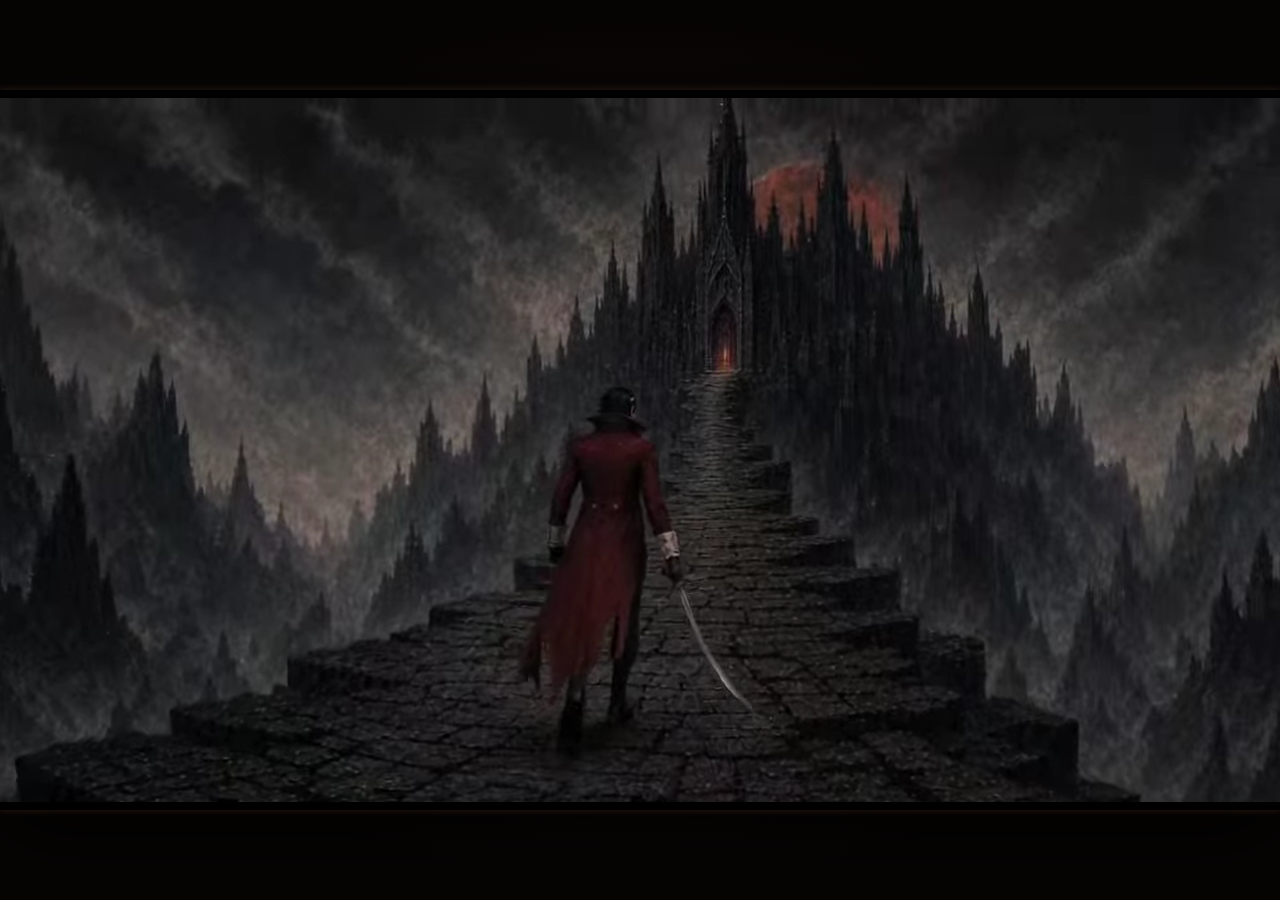
==== commit f3d69132: "chore: deploy latest game build" ====
--- a/index.html
+++ b/index.html
@@ -6,7 +6,7 @@
     <meta name="theme-color" content="#17120f" />
     <link rel="icon" href="data:image/svg+xml,%3Csvg xmlns='http://www.w3.org/2000/svg' viewBox='0 0 64 64'%3E%3Crect width='64' height='64' rx='14' fill='%2317110f'/%3E%3Cpath d='M18 45 30 14l8 14 8-7-13 28-7-15z' fill='%23e1a65b'/%3E%3C/svg%3E" />
     <title>붉은 달의 성채</title>
-    <script type="module" crossorigin src="./assets/index-xZcDIj0D.js"></script>
+    <script type="module" crossorigin src="./assets/index-BGwGKSNm.js"></script>
     <link rel="modulepreload" crossorigin href="./assets/rolldown-runtime-Bh1tDfsg.js">
     <link rel="stylesheet" crossorigin href="./assets/index-nMkUGuU-.css">
   </head>
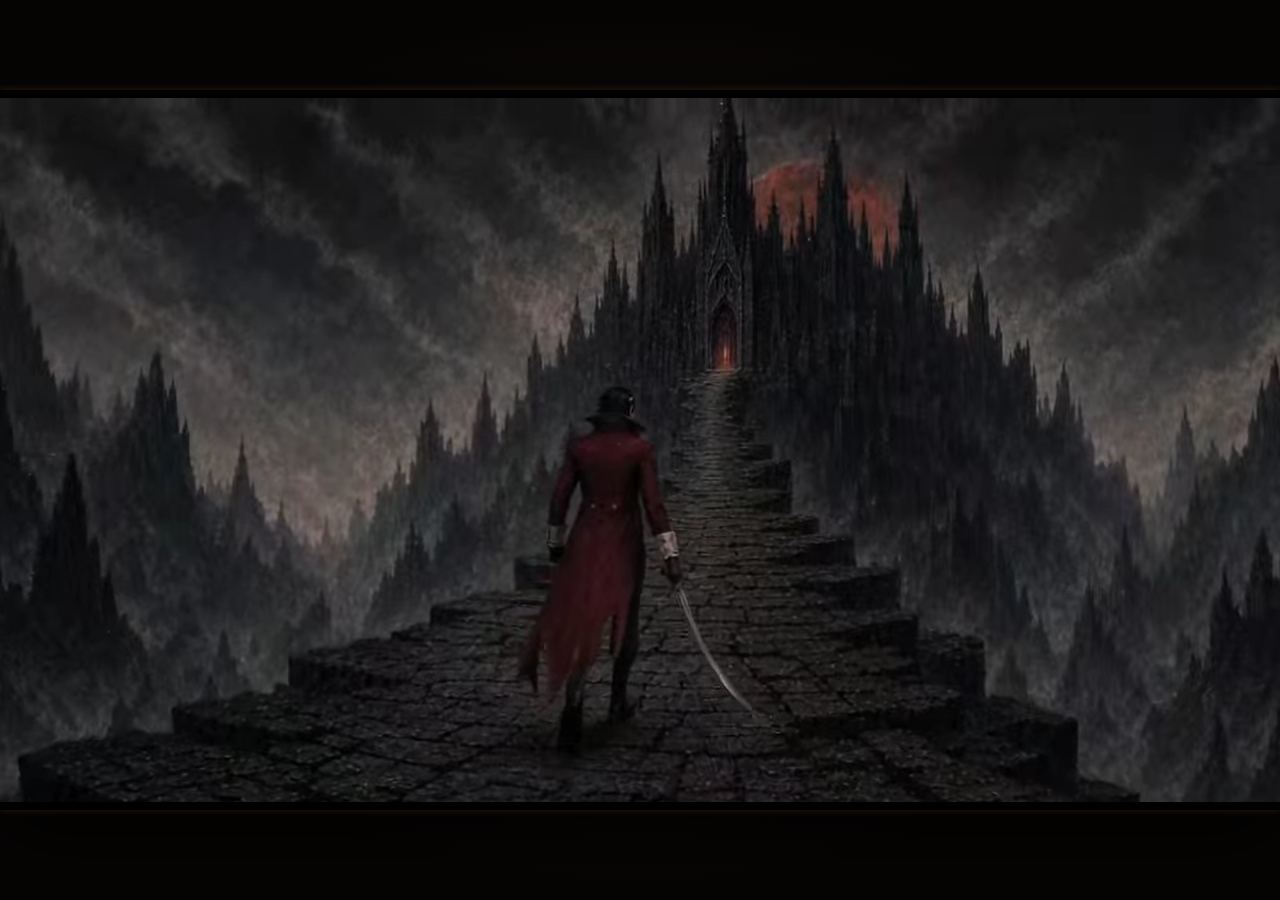
==== commit ab82339c: "feat: rebalance late-game encounters" ====
--- a/index.html
+++ b/index.html
@@ -6,7 +6,7 @@
     <meta name="theme-color" content="#17120f" />
     <link rel="icon" href="data:image/svg+xml,%3Csvg xmlns='http://www.w3.org/2000/svg' viewBox='0 0 64 64'%3E%3Crect width='64' height='64' rx='14' fill='%2317110f'/%3E%3Cpath d='M18 45 30 14l8 14 8-7-13 28-7-15z' fill='%23e1a65b'/%3E%3C/svg%3E" />
     <title>붉은 달의 성채</title>
-    <script type="module" crossorigin src="./assets/index-BGwGKSNm.js"></script>
+    <script type="module" crossorigin src="./assets/index-cdYN1kaB.js"></script>
     <link rel="modulepreload" crossorigin href="./assets/rolldown-runtime-Bh1tDfsg.js">
     <link rel="stylesheet" crossorigin href="./assets/index-nMkUGuU-.css">
   </head>
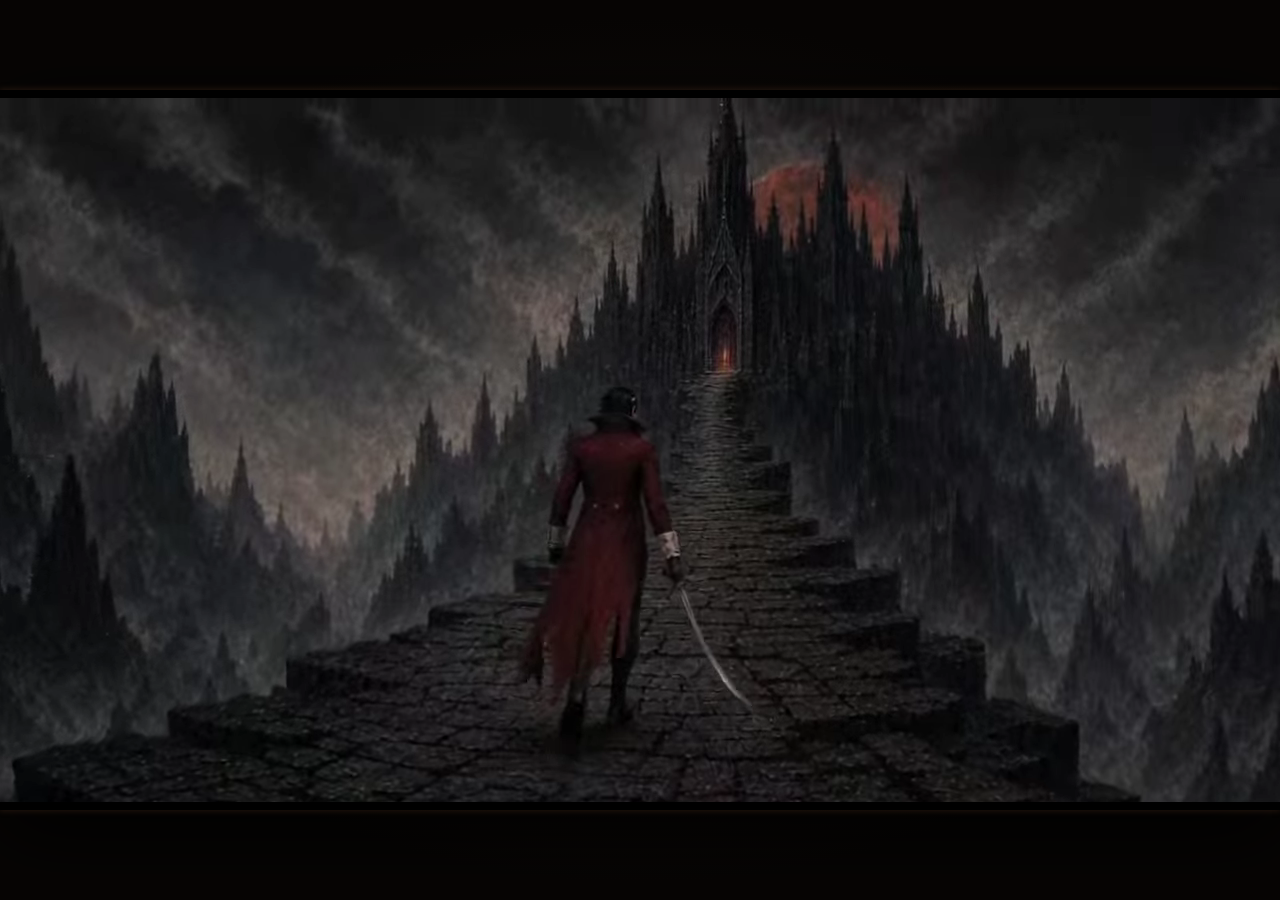
==== commit b1924895: "fix: streamline asset gallery exports" ====
--- a/index.html
+++ b/index.html
@@ -6,7 +6,7 @@
     <meta name="theme-color" content="#17120f" />
     <link rel="icon" href="data:image/svg+xml,%3Csvg xmlns='http://www.w3.org/2000/svg' viewBox='0 0 64 64'%3E%3Crect width='64' height='64' rx='14' fill='%2317110f'/%3E%3Cpath d='M18 45 30 14l8 14 8-7-13 28-7-15z' fill='%23e1a65b'/%3E%3C/svg%3E" />
     <title>붉은 달의 성채</title>
-    <script type="module" crossorigin src="./assets/index-cdYN1kaB.js"></script>
+    <script type="module" crossorigin src="./assets/index-DYSWDPMe.js"></script>
     <link rel="modulepreload" crossorigin href="./assets/rolldown-runtime-Bh1tDfsg.js">
     <link rel="stylesheet" crossorigin href="./assets/index-nMkUGuU-.css">
   </head>
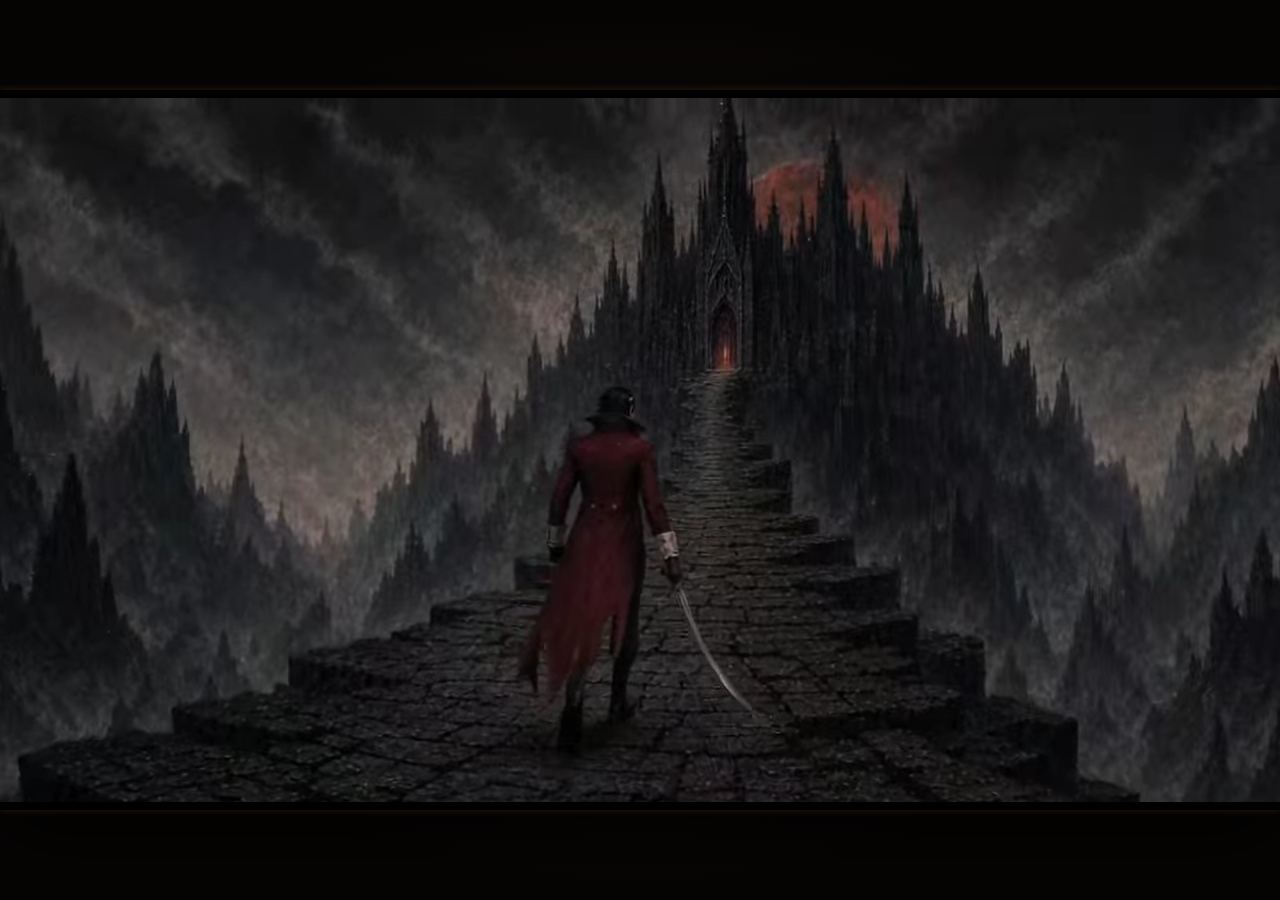
==== commit 09d73774: "perf: optimize final boss lightning effects" ====
--- a/index.html
+++ b/index.html
@@ -6,9 +6,9 @@
     <meta name="theme-color" content="#17120f" />
     <link rel="icon" href="data:image/svg+xml,%3Csvg xmlns='http://www.w3.org/2000/svg' viewBox='0 0 64 64'%3E%3Crect width='64' height='64' rx='14' fill='%2317110f'/%3E%3Cpath d='M18 45 30 14l8 14 8-7-13 28-7-15z' fill='%23e1a65b'/%3E%3C/svg%3E" />
     <title>붉은 달의 성채</title>
-    <script type="module" crossorigin src="./assets/index-DYSWDPMe.js"></script>
+    <script type="module" crossorigin src="./assets/index-CH6vkbie.js"></script>
     <link rel="modulepreload" crossorigin href="./assets/rolldown-runtime-Bh1tDfsg.js">
-    <link rel="stylesheet" crossorigin href="./assets/index-nMkUGuU-.css">
+    <link rel="stylesheet" crossorigin href="./assets/index-D124k5Fx.css">
   </head>
   <body>
     <div id="root"></div>
--- a/assets/index-D124k5Fx.css
+++ b/assets/index-D124k5Fx.css
@@ -0,0 +1 @@
+.stage-map{z-index:240;cursor:pointer;background:radial-gradient(at 50% 6%,#2a120d,#0b0706 56%,#050303 100%),#050303;grid-template-rows:auto minmax(0,1fr) auto;justify-items:center;width:1440px;height:810px;padding:40px 0 26px;animation:.32s ease-out both stage-map-in;display:grid;position:absolute;inset:0;overflow:hidden}.stage-map__heading{text-align:center}.stage-map__eyebrow{color:#c07f56;letter-spacing:.26em;text-indent:.26em;text-transform:uppercase;margin:0;font:700 .74rem/1 system-ui,sans-serif;animation:.46s ease-out 90ms both stage-copy-in}.stage-map__title{color:#f3e3c2;letter-spacing:.04em;text-shadow:0 3px #2c150f;margin:12px 0 0;font:700 2.1rem/1.1 Georgia,Times New Roman,serif;animation:.52s ease-out .15s both stage-copy-in}.stage-map__progress{color:#8d7c66;letter-spacing:.1em;margin:10px 0 0;font:600 .82rem/1 system-ui,sans-serif;animation:.52s ease-out .22s both stage-copy-in}.stage-map__progress b{color:#e8c79a}.stage-map__body{grid-template-columns:232px 300px;align-items:center;gap:116px;min-height:0;display:grid}.stage-map__tower{flex-direction:column;justify-content:center;gap:2px;width:232px;min-height:0;margin:0;padding:0;list-style:none;display:flex}.stage-node{grid-template-columns:32px 46px minmax(0,1fr);align-items:center;gap:14px;height:44px;display:grid;position:relative}.stage-node__rail{background:#33261c;width:2px;position:absolute;top:-2px;bottom:50%;left:15px}.stage-node:last-child .stage-node__rail{display:none}.stage-node.is-cleared .stage-node__rail,.stage-node.is-current .stage-node__rail{background:linear-gradient(#8a4a2c,#6d3720)}.stage-node__floor{color:#6d6153;text-align:left;font-variant-numeric:tabular-nums;font:700 .82rem/1 Georgia,Times New Roman,serif}.stage-node__mark{background:#100b09;border:1px solid #4a3a2a;justify-self:center;width:18px;height:18px;position:relative;transform:rotate(45deg)}.stage-node__copy{align-items:baseline;gap:10px;min-width:0;display:flex}.stage-node__copy strong{color:#5f5648;letter-spacing:.03em;text-overflow:ellipsis;white-space:nowrap;font:600 .9rem/1.3 Georgia,Times New Roman,serif;overflow:hidden}.stage-node__copy small{color:#4a4238;letter-spacing:.14em;flex:none;font:700 .6rem/1 system-ui,sans-serif}.stage-node.is-cleared .stage-node__floor{color:#9b8a74}.stage-node.is-cleared .stage-node__mark{background:#6d3a22;border-color:#9a6238}.stage-node.is-cleared .stage-node__copy strong{color:#8d7f6c}.stage-node.is-cleared .stage-node__copy small{color:#6b5c48}.stage-node.is-current .stage-node__floor{color:#f0d7a8;font-size:1rem}.stage-node.is-current .stage-node__mark{background:linear-gradient(135deg,#c9503a,#8a2a1e);border-color:#e9a86a;width:24px;height:24px;box-shadow:0 0 0 4px #c9503a26}.stage-node.is-current .stage-node__copy strong{color:#f6e7c6;font-size:1rem}.stage-node.is-current .stage-node__copy small{color:#c98f62}.stage-node.is-sealed .stage-node__copy strong{color:#4e483e;font-style:normal}.stage-node.tier-boss .stage-node__mark{border-color:#a1452f;width:24px;height:24px}.stage-node.tier-boss .stage-node__copy small,.stage-node.tier-elite .stage-node__copy small,.stage-node.tier-midboss .stage-node__copy small{color:#a8664a}.stage-node.tier-boss.is-sealed .stage-node__mark{background:#24100c}.stage-node[data-sealing=true] .stage-node__mark{animation:.62s cubic-bezier(.2,.8,.24,1) both stage-seal-stamp}.stage-map.is-sealing .stage-node.is-current .stage-node__mark{box-shadow:none;background:#100b09;border-color:#4a3a2a;transform:rotate(45deg)scale(.7)}.stage-map.is-sealing .stage-node.is-current .stage-node__floor,.stage-map.is-sealing .stage-node.is-current .stage-node__copy{opacity:0}.stage-map.is-sealing .stage-node.is-current .stage-node__rail{background:#33261c}.stage-map.is-climbing .stage-node.is-current .stage-node__mark,.stage-map.is-settled .stage-node.is-current .stage-node__mark{animation:.76s cubic-bezier(.2,.78,.24,1) both stage-mark-light}.stage-map.is-climbing .stage-node.is-current .stage-node__copy,.stage-map.is-settled .stage-node.is-current .stage-node__copy{animation:.52s ease-out .16s both stage-copy-in}.stage-map__boon{justify-items:center;gap:7px;margin:20px 0 0;padding:13px 30px 14px;animation:.72s cubic-bezier(.2,.74,.28,1) .62s both stage-boon-in;display:grid;position:relative}.stage-map__boon:before{content:"";z-index:-1;filter:blur(9px);background:radial-gradient(closest-side,#d9e0e61f 0 18%,#b9c6d114 46%,#8fa3b40a 68%,#8fa3b400 96%);border-radius:50%;animation:5.2s cubic-bezier(.42,0,.4,1) .9s infinite stage-boon-glow;position:absolute;inset:-14px -34px}.stage-map__boon strong{color:#e7eef3;letter-spacing:.1em;text-indent:.1em;text-shadow:0 0 18px #9fb4c47a,0 2px #16202a;font:700 1.34rem/1.2 Georgia,Times New Roman,serif}.stage-map__boon small{color:#93a4b2;letter-spacing:.14em;text-indent:.14em;font:600 .74rem/1 system-ui,sans-serif}@keyframes stage-boon-in{0%{opacity:0;transform:translateY(7px)scale(.986)}to{opacity:1;transform:translateY(0)scale(1)}}@keyframes stage-boon-glow{0%,to{opacity:.78;transform:scale(1)}50%{opacity:1;transform:scale(1.05)}}.stage-map__hint{color:#5d5347;letter-spacing:.16em;opacity:0;margin:0;font:600 .7rem/1 system-ui,sans-serif;animation:.42s ease-out .9s both stage-copy-in}@keyframes stage-map-in{0%{opacity:0}to{opacity:1}}@keyframes stage-copy-in{0%{opacity:0;transform:translateY(6px)}to{opacity:1;transform:translateY(0)}}@keyframes stage-seal-stamp{0%{opacity:0;transform:rotate(45deg)scale(2.1)}55%{opacity:1;transform:rotate(45deg)scale(.86)}to{opacity:1;transform:rotate(45deg)scale(1)}}@keyframes stage-mark-light{0%{opacity:0;transform:rotate(45deg)scale(.4);box-shadow:0 0 #c9503a00}60%{opacity:1;transform:rotate(45deg)scale(1.14)}to{opacity:1;transform:rotate(45deg)scale(1);box-shadow:0 0 0 4px #c9503a26}}.stage-map__next{flex-direction:column;justify-content:center;align-items:center;gap:14px;height:100%;min-height:0;margin:0;animation:.62s cubic-bezier(.2,.74,.24,1) .34s both stage-next-in;display:flex;position:relative}.stage-map__next img{object-fit:contain;filter:drop-shadow(0 18px 26px #000c)drop-shadow(0 0 34px #8a2f1e4d);width:262px;height:262px}.stage-map__next figcaption{text-align:center;flex-direction:column;align-items:center;gap:7px;display:flex}.stage-map__next figcaption span{color:#a8664a;letter-spacing:.24em;text-indent:.24em;font:700 .62rem/1 system-ui,sans-serif}.stage-map__next figcaption strong{color:#f1e0be;letter-spacing:.05em;font:700 1.24rem/1.2 Georgia,Times New Roman,serif}@keyframes stage-next-in{0%{opacity:0;transform:translateY(12px)scale(.97)}to{opacity:1;transform:translateY(0)scale(1)}}@media (prefers-reduced-motion:reduce){.stage-map,.stage-map *{animation-duration:1ms;animation-delay:0s}.stage-map__boon:before{animation:none}}.game-feel-layer{z-index:11;pointer-events:none;contain:layout paint style;isolation:isolate;position:absolute;inset:50px 0 0;overflow:hidden}.game-feel-layer[data-scene=title]{opacity:.76}.game-feel-layer[data-scene=home]{opacity:.62}.game-feel-layer[data-scene=reward]{opacity:.88}.game-feel-layer[data-scene=result]{opacity:.92}.gf-depth-light,.gf-vignette,.gf-grain,.gf-low-health-edge,.gf-scene-curtain{position:absolute;inset:0}.gf-depth-light{z-index:0;opacity:.56;mix-blend-mode:screen;background:radial-gradient(36% 52% at 26% 47%,#ecddbd13,#0000 72%),radial-gradient(38% 52% at 73% 43%,#99242a1b,#0000 75%),linear-gradient(#00000005,#00000040)}.game-feel-layer[data-scene=reward] .gf-depth-light{opacity:.78;background:radial-gradient(circle at 50% 44%,#dec48924,#0000 36%),radial-gradient(circle at 50% 70%,#4ba39a14,#0000 46%)}.gf-vignette{z-index:4;box-shadow:inset 0 0 90px 24px #00000061,inset 0 -80px 110px #00000059}.gf-grain{z-index:3;opacity:.09;mix-blend-mode:soft-light;background-image:repeating-radial-gradient(circle at 17% 23%,#ffffff2e 0 1px,#0000 1px 4px),repeating-radial-gradient(circle at 81% 63%,#0000003d 0 1px,#0000 1px 5px);background-size:9px 11px,13px 15px}.gf-motes{z-index:1;opacity:.62;position:absolute;inset:0}.gf-motes i{left:var(--gf-x);top:var(--gf-y);width:var(--gf-size);height:calc(var(--gf-size) + 3px);animation:gf-mote-drift var(--gf-duration) var(--gf-delay) linear infinite;background:#c1694885;border-radius:70% 40% 60% 35%;position:absolute;box-shadow:0 0 8px #89312461}.gf-motes i:nth-child(3n){background:#5ea79e57;box-shadow:0 0 7px #44928b38}.gf-motes i:nth-child(4n){opacity:.6;scale:.65 1}.gf-low-health-edge{z-index:5;opacity:0;background:radial-gradient(#0000 38%,#70050c47 78%,#4100069e 100%)}html.gf-low-health .gf-low-health-edge{opacity:1;animation:1.35s ease-in-out infinite gf-low-health-pulse}.gf-scene-curtain{z-index:6;opacity:0;transform-origin:50%;background:linear-gradient(90deg,#0000,#090606eb 18%,#1f0d0df5 50%,#090606eb 82%,#0000)}html.gf-scene-transition .gf-scene-curtain{animation:.54s cubic-bezier(.7,0,.25,1) both gf-scene-curtain}html.gf-battle-enter .gf-scene-curtain{animation:.78s cubic-bezier(.12,.77,.22,1) both gf-battle-enter}@keyframes gf-mote-drift{0%{opacity:0;translate:0 24px;rotate:-8deg}12%{opacity:.58}55%{translate:var(--gf-drift) -36px;rotate:10deg}88%{opacity:.28}to{opacity:0;translate:-12px -105px;rotate:24deg}}@keyframes gf-low-health-pulse{0%,to{opacity:.5;filter:saturate(.86)}45%{opacity:1;filter:saturate(1.15)}}@keyframes gf-scene-curtain{0%{opacity:0;scale:1.2 1}38%{opacity:1;scale:1}66%{opacity:.92}to{opacity:0;scale:1.12 1}}@keyframes gf-battle-enter{0%{opacity:1;scale:1.05}38%{opacity:.82}to{opacity:0;scale:1.2}}.game-feel-layer[data-boss-phase=eclipse] .gf-vignette{box-shadow:inset 0 0 120px 34px #23000594,inset 0 -90px 130px #0000007a}@media (prefers-reduced-motion:reduce){.game-feel-layer,.game-feel-layer *{animation:none}}.particle-canvas{z-index:4;pointer-events:none;touch-action:none;contain:strict;isolation:isolate;width:100%;height:100%;display:block;position:absolute;inset:0;overflow:hidden;transform:translateZ(0)}.particle-canvas-secondary{z-index:5}.particle-canvas-boss-accent{z-index:3}.card-signature{z-index:30;contain:layout style;pointer-events:none;position:absolute;inset:0;overflow:visible}.card-signature>.signature-canvas{width:100%;height:100%;position:absolute;inset:0}@media (prefers-reduced-motion:reduce){.card-signature{will-change:auto}}.exhaust-card-effect{--exhaust-flame:#d46a42;--exhaust-flame-hot:#f2c27c;--exhaust-crack:#ffcf88;--exhaust-char:#180b08;--exhaust-ash:#382822;--exhaust-ash-light:#8e6557;--exhaust-final-ember:#c8603b;--exhaust-pile-x:clamp(230px, 34vw, 510px);--exhaust-pile-y:clamp(50px, 9vh, 96px);z-index:44;contain:layout style;isolation:isolate;pointer-events:none;-webkit-user-select:none;user-select:none;position:absolute;inset:0;overflow:visible}.exhaust-card-effect__timeline{isolation:isolate;filter:drop-shadow(0 14px 17px #000c);transform-origin:50% 82%;width:124px;height:174px;animation:exhaust-card-present var(--exhaust-present-duration) cubic-bezier(.18,.76,.22,1) both;position:absolute;bottom:12px;left:50%;transform:translate(-50%)}.exhaust-card-effect__timeline:before{content:"";z-index:-1;opacity:0;background:radial-gradient(ellipse at 50% 48%, color-mix(in srgb, var(--exhaust-flame-hot) 36%, transparent) 0 5%, color-mix(in srgb, var(--exhaust-flame) 24%, transparent) 18%, transparent 59%), radial-gradient(ellipse at 50% 90%, color-mix(in srgb, var(--exhaust-flame) 20%, transparent), transparent 54%);filter:blur(7px);animation:exhaust-heat-bloom var(--exhaust-char-duration) ease-out var(--exhaust-char-start) both;border-radius:48%;position:absolute;inset:-38px -44px -26px;transform:scale(.72)}.exhaust-card-effect__timeline:after{content:"";z-index:-1;opacity:0;background:radial-gradient(ellipse, color-mix(in srgb, var(--exhaust-char) 88%, transparent) 0 18%, color-mix(in srgb, var(--exhaust-ash) 54%, transparent) 36%, transparent 72%);filter:blur(3px);width:142px;height:31px;animation:exhaust-ground-shadow var(--exhaust-scatter-duration) ease-out var(--exhaust-scatter-start) both;border-radius:50%;position:absolute;bottom:-12px;left:50%;transform:translate(-50%)scale(.45)}.exhaust-card-face,.exhaust-card-effect__burn,.exhaust-card-effect__burn-canvas{pointer-events:none;width:100%;height:100%;position:absolute;inset:0}.exhaust-card-effect__cracks,.exhaust-card-effect__char,.exhaust-card-effect__scatter,.exhaust-card-effect__trail{position:absolute;inset:0}.exhaust-card-face{--exhaust-school:#923d3d;z-index:1;color:#231b13;box-shadow:inset 0 5px 0 var(--exhaust-school), inset 0 0 0 5px #382b1c5e, 4px 5px 0 #070604;animation:exhaust-card-char var(--exhaust-char-duration) linear var(--exhaust-char-start) both, exhaust-card-break var(--exhaust-scatter-duration) cubic-bezier(.25,.62,.3,1) var(--exhaust-scatter-start) both;background:linear-gradient(108deg,#0000 0 47%,#74512a25 48% 49%,#0000 50%),repeating-linear-gradient(176deg,#17151200 0 8px,#17151212 9px,#17151200 10px 17px),#cbb17d;border:3px solid #17120d;border-radius:3px 6px 4px 8px;overflow:hidden}.exhaust-card-face.school-rune{--exhaust-school:#584268}.exhaust-card-face.school-ward{--exhaust-school:#347d75}.exhaust-card-face.school-blade{--exhaust-school:#9b5838}.exhaust-card-face:before,.exhaust-card-face:after{content:"";opacity:0;pointer-events:none;position:absolute;inset:-2px}.exhaust-card-face:before{z-index:4;filter:blur(.35px);mix-blend-mode:multiply;animation:exhaust-card-edge-rot var(--exhaust-char-duration) ease-in var(--exhaust-char-start) both;background:radial-gradient(at 8% 8%,#0000 0 13%,#070302d9 19% 29%,#0000 41%),radial-gradient(at 96% 33%,#0000 0 8%,#0a0403de 14% 23%,#0000 36%),radial-gradient(at 47% 105%,#0000 0 16%,#080302e8 24% 38%,#0000 53%),linear-gradient(112deg,#0000 26%,#080302bd 45%,#0000 61%)}.exhaust-card-face:after{z-index:5;mix-blend-mode:multiply;animation:exhaust-card-scorch var(--exhaust-char-duration) ease-in var(--exhaust-char-start) both;background:radial-gradient(at 50% 45%,#0000 24%,#160a075c 48%,#050302e8 92%),radial-gradient(circle at 11% 7%,#030201f2 0 7%,#0000 22%),radial-gradient(circle at 91% 37%,#080302e8 0 7%,#0000 24%),radial-gradient(at 48% 105%,#050201ed 0 15%,#0000 38%),repeating-radial-gradient(at 44% 52%,#0000 0 11px,#2d120c38 13px 15px)}.exhaust-card-face__cost{z-index:4;color:#f1e1bd;background:#26746d;border:3px solid #17120d;border-radius:45% 55% 46% 54%;place-content:center;width:30px;height:30px;font:900 .82rem/1 Georgia,serif;display:grid;position:absolute;top:-4px;left:-4px;box-shadow:2px 3px #070604}.exhaust-card-face__heading{z-index:2;background:#d2b77f;border-bottom:2px solid #21180f;justify-content:space-between;align-items:center;gap:4px;height:30px;padding:3px 5px 2px 29px;display:flex;position:relative}.exhaust-card-face__heading strong{text-overflow:ellipsis;white-space:nowrap;min-width:0;font:800 .7rem/1 Georgia,Times New Roman,serif;overflow:hidden}.exhaust-card-face__heading small{color:#5a4632;letter-spacing:.07em;font-size:.42rem;font-weight:900}.exhaust-card-face__art{z-index:1;background:#17120d;border:2px solid #21180f;border-top-width:0;height:98px;margin:0 5px;display:block;position:relative;overflow:hidden}.exhaust-card-face__art:after{content:"";background:linear-gradient(#0000 56%,#160b08b8);position:absolute;inset:0}.exhaust-card-face__art img{object-fit:cover;filter:saturate(.88)contrast(1.08);width:100%;height:100%;display:block}.exhaust-card-face__sigil{z-index:2;border:1px solid var(--exhaust-school);width:20px;height:20px;position:absolute;bottom:16px;right:11px;transform:rotate(45deg)}.exhaust-card-face__sigil:after{content:"";background:var(--exhaust-school);position:absolute;inset:5px}.exhaust-card-face__footer{z-index:2;color:#54432e;letter-spacing:.04em;justify-content:space-between;align-items:flex-end;height:37px;padding:4px 8px 5px;font-size:.5rem;display:flex;position:relative}.exhaust-card-face__footer b{color:var(--exhaust-school)}.exhaust-card-face__footer small{font-weight:900}.exhaust-card-effect__cracks{z-index:5;animation:exhaust-cracks-collapse var(--exhaust-scatter-duration) ease-in var(--exhaust-scatter-start) both}.exhaust-card-effect__cracks svg{width:100%;height:100%;filter:drop-shadow(0 0 2px var(--exhaust-flame-hot)) drop-shadow(0 0 5px var(--exhaust-flame));display:block;overflow:visible}.exhaust-card-effect__cracks path{--crack-delay:0s;fill:none;stroke:var(--exhaust-crack);stroke-width:2.35px;stroke-linecap:round;stroke-linejoin:round;stroke-dasharray:1;stroke-dashoffset:1px;opacity:0;animation:exhaust-crack-reveal max(1ms, calc(var(--exhaust-crack-duration) - var(--crack-delay))) cubic-bezier(.18,.76,.3,1) calc(var(--exhaust-crack-start) + var(--crack-delay)) both}.exhaust-card-effect__cracks path:nth-child(2){--crack-delay:18ms;stroke-width:1.75px}.exhaust-card-effect__cracks path:nth-child(3){--crack-delay:34ms;stroke-width:1.3px}.exhaust-card-effect__cracks path:nth-child(4){--crack-delay:49ms;stroke-width:1px}.exhaust-card-effect__char{z-index:6;overflow:visible}.exhaust-card-effect__char-front{opacity:0;background:radial-gradient(ellipse at 13% 17%, transparent 0 17px, var(--exhaust-flame-hot) 19px 21px, var(--exhaust-flame) 23px 27px, transparent 33px), radial-gradient(ellipse at 89% 37%, transparent 0 19px, var(--exhaust-flame-hot) 21px 23px, var(--exhaust-flame) 25px 30px, transparent 36px), radial-gradient(ellipse at 46% 94%, transparent 0 24px, var(--exhaust-flame-hot) 26px 29px, var(--exhaust-flame) 31px 37px, transparent 43px), radial-gradient(ellipse at 53% 2%, transparent 0 31px, color-mix(in srgb, var(--exhaust-flame-hot) 82%, transparent) 33px 35px, color-mix(in srgb, var(--exhaust-flame) 68%, transparent) 37px 40px, transparent 45px);filter:drop-shadow(0 0 3px var(--exhaust-flame-hot)) drop-shadow(0 0 9px color-mix(in srgb, var(--exhaust-flame) 76%, transparent)) blur(.15px);animation:exhaust-char-front var(--exhaust-char-duration) ease-in-out var(--exhaust-char-start) both;position:absolute;inset:-19px -17px -16px}.exhaust-card-effect__char-front:before{content:"";opacity:.72;background:radial-gradient(ellipse at 16% 18%, color-mix(in srgb, var(--exhaust-ash-light) 38%, transparent), transparent 22%), radial-gradient(ellipse at 78% 31%, color-mix(in srgb, var(--exhaust-ash) 48%, transparent), transparent 27%), radial-gradient(ellipse at 48% 72%, color-mix(in srgb, var(--exhaust-char) 58%, transparent), transparent 36%);filter:blur(9px);animation:exhaust-smoke-billow var(--exhaust-char-duration) ease-out var(--exhaust-char-start) both;position:absolute;inset:13px 12px 34px;transform:translateY(-8px)scale(.9)}.exhaust-card-effect__char-front:after{content:"";background:radial-gradient(circle at 17% 24%, var(--exhaust-flame-hot) 0 1px, transparent 2px), radial-gradient(circle at 84% 42%, var(--exhaust-flame-hot) 0 1.4px, transparent 2.5px), radial-gradient(circle at 37% 88%, var(--exhaust-flame-hot) 0 1px, transparent 2px), radial-gradient(circle at 59% 6%, var(--exhaust-flame-hot) 0 1px, transparent 2px);filter:drop-shadow(0 0 3px var(--exhaust-flame));position:absolute;inset:9px}.exhaust-card-effect__scatter{z-index:7;perspective:360px;overflow:visible}.exhaust-card-effect__trail{z-index:8;overflow:visible}.exhaust-card-effect__trail>i,.exhaust-card-effect__last-ash{top:calc(62% + var(--trail-offset-y,0px));left:calc(50% + var(--trail-offset-x,0px));opacity:0;background:linear-gradient(155deg, color-mix(in srgb, var(--exhaust-ash-light) 78%, transparent), var(--exhaust-ash) 59%, transparent);width:4px;height:9px;box-shadow:0 0 3px color-mix(in srgb, var(--exhaust-ash-light) 34%, transparent), 0 0 7px color-mix(in srgb, var(--exhaust-flame) 16%, transparent);animation:exhaust-trail-to-pile max(.1s, calc(var(--exhaust-trail-duration) - var(--trail-delay,0s))) cubic-bezier(.22,.55,.3,1) calc(var(--exhaust-trail-start) + var(--trail-delay,0s)) both;border-radius:69% 23% 64% 31%;position:absolute}.exhaust-card-effect__last-ash{--trail-offset-x:0px;--trail-offset-y:0px;--trail-delay:62ms;background:radial-gradient(circle at 45% 22%, var(--exhaust-flame-hot) 0 1px, transparent 2px), linear-gradient(155deg, var(--exhaust-final-ember), var(--exhaust-ash) 72%);width:5px;height:11px;box-shadow:0 0 4px var(--exhaust-final-ember), 0 0 10px color-mix(in srgb, var(--exhaust-final-ember) 56%, transparent)}.exhaust-card-effect__pile-cue{top:calc(62% + var(--exhaust-pile-y));left:calc(50% + var(--exhaust-pile-x));opacity:0;background:radial-gradient(ellipse at 48% 62%, color-mix(in srgb, var(--exhaust-ash-light) 58%, transparent) 0 5%, color-mix(in srgb, var(--exhaust-ash) 78%, transparent) 18%, transparent 58%), radial-gradient(ellipse, color-mix(in srgb, var(--exhaust-final-ember) 48%, transparent), transparent 66%);width:62px;height:19px;box-shadow:0 3px 8px #000a, 0 0 12px color-mix(in srgb, var(--exhaust-final-ember) 42%, transparent);filter:blur(.35px);animation:exhaust-pile-cue var(--exhaust-trail-duration) ease-out var(--exhaust-trail-start) both;border:0;border-radius:50%;position:absolute;transform:translate(-50%,-50%)}.exhaust-variant-counter-sigil{--exhaust-flame:#7b1230;--exhaust-flame-hot:#f4c9cf;--exhaust-crack:#ef9aa8;--exhaust-char:#180307;--exhaust-ash:#2b0a12;--exhaust-ash-light:#8c5563;--exhaust-final-ember:#d7566d}.exhaust-variant-counter-sigil .exhaust-card-effect__last-ash{background:#ffd7dc;border-radius:50%;width:9px;height:9px;box-shadow:0 0 7px #ef7f92,0 0 17px #a1173399}.exhaust-variant-mend{--exhaust-flame:#c85c62;--exhaust-flame-hot:#f2aaa5;--exhaust-crack:#ffd1c2;--exhaust-char:#260a11;--exhaust-ash:#4b252e;--exhaust-ash-light:#b66b73;--exhaust-final-ember:#e6848a}.exhaust-variant-mend .exhaust-card-effect__cracks svg{transform-origin:50%;animation:exhaust-heart-contract var(--exhaust-char-duration) ease-in var(--exhaust-char-start) both}.exhaust-variant-rune-surge{--exhaust-flame:#76509c;--exhaust-flame-hot:#d4a9ff;--exhaust-crack:#e7c7ff;--exhaust-char:#160b21;--exhaust-ash:#37253f;--exhaust-ash-light:#9874ad;--exhaust-final-ember:#b97fe4}.exhaust-variant-rune-surge .exhaust-variant-execution-rune{--exhaust-flame:#9e1f2f;--exhaust-flame-hot:#ff8b72;--exhaust-crack:#ffb493;--exhaust-char:#1d0407;--exhaust-ash:#2c1115;--exhaust-ash-light:#872c38;--exhaust-final-ember:#cf2f42}.exhaust-variant-execution-rune .exhaust-card-effect__char-front{border-radius:50%;transform:scale(1.14)}.exhaust-variant-blood-amplify{--exhaust-flame:#bd3448;--exhaust-flame-hot:#ffba86;--exhaust-crack:#ffd0a5;--exhaust-char:#23070b;--exhaust-ash:#40181e;--exhaust-ash-light:#ad4c59;--exhaust-final-ember:#e45864}.exhaust-variant-blood-amplify .exhaust-card-effect__cracks svg{animation:exhaust-double-burn var(--exhaust-char-duration) ease-in-out var(--exhaust-char-start) both}.exhaust-variant-last-stand{--exhaust-flame:#b7c4c6;--exhaust-flame-hot:#f8f5de;--exhaust-crack:#fffce9;--exhaust-char:#151817;--exhaust-ash:#747979;--exhaust-ash-light:#e1ded1;--exhaust-final-ember:#eef5e8}.exhaust-variant-last-stand .exhaust-variant-second-heart{--exhaust-flame:#7d0f22;--exhaust-flame-hot:#ff9aa4;--exhaust-crack:#ff5c6b;--exhaust-char:#150407;--exhaust-ash:#2c0810;--exhaust-ash-light:#93444f;--exhaust-final-ember:#c8263f}.exhaust-variant-second-heart .exhaust-card-effect__last-ash{background:#8d1122;border-radius:52% 48% 44% 56%;width:11px;height:11px;box-shadow:0 0 8px #c8263f,0 0 18px #5c0a1499}.exhaust-variant-void-night{--exhaust-flame:#2f4b60;--exhaust-flame-hot:#dceaf4;--exhaust-crack:#a9cbe0;--exhaust-char:#101820;--exhaust-ash:#1b2733;--exhaust-ash-light:#6d8aa2;--exhaust-final-ember:#9dc0d8}.exhaust-variant-void-night .exhaust-card-effect__last-ash{background:#eaf4fb;border-radius:50%;width:10px;height:10px;box-shadow:0 0 9px #9dc0d8,0 0 20px #4a7a9a99}.exhaust-variant-night-afterimage{--exhaust-flame:#31536b;--exhaust-flame-hot:#f1fbff;--exhaust-crack:#c5e8f5;--exhaust-char:#0a101c;--exhaust-ash:#152434;--exhaust-ash-light:#8fbfd3;--exhaust-final-ember:#d7f4ff}.exhaust-variant-night-afterimage .exhaust-card-effect__last-ash{background:#e9fbff;border-radius:1px 7px 1px 6px;width:9px;height:13px;transform:rotate(36deg);box-shadow:0 0 11px #9bd6ec,0 0 25px #31536bbb}.exhaust-variant-blood-offering{--exhaust-flame:#617d4f;--exhaust-flame-hot:#cbe87b;--exhaust-crack:#dff59b;--exhaust-char:#10170d;--exhaust-ash:#273224;--exhaust-ash-light:#7e9368;--exhaust-final-ember:#a9df62}.exhaust-variant-blood-offering .exhaust-variant-blood-offering .exhaust-card-effect__last-ash{background:#d9ff8e;border-radius:2px;width:8px;height:8px;transform:rotate(45deg);box-shadow:0 0 6px #d9ff8e,0 0 14px #72a942}.exhaust-variant-crimson-reclaim{--exhaust-ember:#cc4b62;--exhaust-hot:#f2b09f;--exhaust-ash:#4c1724;--exhaust-glow:#9d1c3d}.exhaust-variant-crimson-reclaim .exhaust-card-effect__char-front{background:radial-gradient(circle at 50% 48%,#f4a5927a,#0000 24%),linear-gradient(145deg,#8f1735d1,#250812e0)}.exhaust-variant-night-feast{--exhaust-flame:#8e1534;--exhaust-flame-hot:#ffd0bd;--exhaust-crack:#ff9da5;--exhaust-char:#19050d;--exhaust-ash:#35101c;--exhaust-ash-light:#9d5262;--exhaust-final-ember:#e54c66}.exhaust-variant-night-feast .exhaust-card-effect__char-front{background:radial-gradient(at 50% 42%,#ffcab866,#0000 16%),radial-gradient(circle at 38% 52%,#85082ac2,#0000 34%),linear-gradient(155deg,#440819e6,#110309f0)}.exhaust-variant-night-feast .exhaust-card-effect__last-ash{background:#b31338;border-radius:60% 40% 58% 42%;width:9px;height:12px;box-shadow:0 0 8px #f26b7c,0 0 18px #690d28a8}@keyframes exhaust-card-present{0%{opacity:0;transform:translate(-50%,108px)rotate(-4deg)scale(.72)}64%{opacity:1;transform:translate(-50%,-8px)rotate(.5deg)scale(1.045)}to{opacity:1;transform:translate(-50%)rotate(0)scale(1)}}@keyframes exhaust-crack-reveal{0%{opacity:0;stroke-dashoffset:1px}18%{opacity:.65}72%{opacity:1;stroke-dashoffset:0}to{opacity:.88;stroke-dashoffset:0}}@keyframes exhaust-cracks-collapse{0%,20%{opacity:1}68%{opacity:.42}to{opacity:0}}@keyframes exhaust-card-char{0%{filter:saturate()brightness()}45%{filter:saturate(.68)sepia(.2)brightness(.9)}to{filter:saturate(.08)sepia(.65)brightness(.46)contrast(1.32)}}@keyframes exhaust-card-scorch{0%{opacity:0;transform:scale(1.12)rotate(-1deg)}38%{opacity:.27}72%{opacity:.72}to{opacity:.94;transform:scale(1)rotate(0)}}@keyframes exhaust-card-edge-rot{0%{opacity:0;transform:scale(1.18)}42%{opacity:.28}to{opacity:.92;transform:scale(.96)}}@keyframes exhaust-card-break{0%{opacity:1;clip-path:polygon(0 0,100% 0,100% 100%,0 100%);transform:scale(1)}22%{opacity:.82;clip-path:polygon(4% 2%,96% 0,99% 30%,94% 97%,57% 94%,7% 100%,1% 66%);transform:scale(.985)rotate(-.35deg)skew(.35deg)}58%{opacity:.25;clip-path:polygon(13% 8%,88% 5%,85% 38%,76% 84%,49% 78%,18% 90%,9% 51%);transform:translateY(-2px)scale(.86)rotate(1.2deg)skew(-1deg)}to{opacity:0;clip-path:polygon(44% 37%,60% 43%,56% 59%,45% 63%,39% 49%);transform:translateY(-8px)scale(.38)rotate(4deg)skew(-2deg)}}@keyframes exhaust-char-front{0%{opacity:0;transform:scale(1.12)rotate(-1deg)}25%{opacity:.92}61%{opacity:.78;transform:scale(1.015)rotate(.35deg)}to{opacity:0;transform:scale(.76)rotate(1.2deg)}}@keyframes exhaust-smoke-billow{0%{opacity:0;transform:translateY(8px)scale(.72)}34%{opacity:.68}to{opacity:0;transform:translateY(-29px)scale(1.28,1.62)}}@keyframes exhaust-heat-bloom{0%{opacity:0;transform:scale(.7)}34%{opacity:.86;transform:scale(1.05)}72%{opacity:.38}to{opacity:0;transform:scale(.82)}}@keyframes exhaust-ground-shadow{0%{opacity:0;transform:translate(-50%)scale(.45)}38%{opacity:.68;transform:translate(-50%)scale(.92)}to{opacity:0;transform:translate(-50%)scale(1.16)}}@keyframes exhaust-trail-to-pile{0%{opacity:0;transform:translate(0)rotate(0)scale(.4)}14%{opacity:.92}72%{opacity:.7}to{opacity:0;transform:translate(var(--exhaust-pile-x), var(--exhaust-pile-y)) rotate(220deg) scale(.2)}}@keyframes exhaust-pile-cue{0%,68%{opacity:0;transform:translate(-50%,-50%)scale(.22,.55)}84%{opacity:.78;transform:translate(-50%,-50%)scale(.82,.72)}to{opacity:0;transform:translate(-50%,-50%)scale(1.18,.86)}}@keyframes exhaust-heart-contract{0%,24%{transform:scale(1)}58%{transform:scale(.97)}to{transform:scale(.82)}}@keyframes exhaust-double-burn{0%,50%,to{filter:drop-shadow(0 0 2px var(--exhaust-flame-hot));transform:scale(.96)}25%,75%{filter:drop-shadow(0 0 8px var(--exhaust-flame));transform:scale(1.035)}}@media (prefers-reduced-motion:reduce){.exhaust-card-effect *{animation:none}.exhaust-card-effect .exhaust-card-face{animation-duration:1ms}}.bride-coronation{z-index:4;pointer-events:none;position:absolute;inset:0;overflow:hidden}.bride-coronation>.coronation-canvas{width:100%;height:100%;position:absolute;inset:0}.crown-bestowal,.worn-crown{isolation:isolate;pointer-events:none;position:absolute;inset:0}.crown-bestowal{z-index:8}.worn-crown{z-index:7;opacity:.74;filter:saturate(1.15)brightness(.9)drop-shadow(0 3px 4px #050102c4)drop-shadow(0 0 4px #7c0a2090);animation:1.46s cubic-bezier(.32,0,.24,1) infinite worn-crown-heartbeat}.crown-bestowal>.crown-canvas,.worn-crown>.crown-canvas{z-index:2;width:100%;height:100%;position:absolute;inset:0}.crown-bestowal:before,.worn-crown:before,.crown-bestowal:after,.worn-crown:after{content:"";pointer-events:none;position:absolute;left:50%;transform:translate(-50%)}.crown-bestowal:before,.worn-crown:before{z-index:0;filter:blur(9px);mix-blend-mode:screen;background:radial-gradient(#ff6c716e 0 7%,#cc193d52 22%,#6f071f24 48%,#0000 72%);border-radius:50%;width:70%;height:27%;top:15%}.crown-bestowal:after,.worn-crown:after{z-index:3;filter:blur(.35px);opacity:0;border:1px solid #ff8b8f99;border-radius:50%;width:56%;height:15%;top:20.5%;box-shadow:0 0 5px #ff5c67b0,0 0 13px #bd1638a6,inset 0 0 8px #8f0b2b82}.crown-bestowal:before,.crown-bestowal:after{animation:crown-bite-heartbeat var(--crown-end,1.78s) cubic-bezier(.28, 0, .22, 1) both}.worn-crown:before{animation:1.46s cubic-bezier(.32,0,.24,1) infinite worn-crown-glow-heartbeat}.worn-crown:after{animation:1.46s cubic-bezier(.32,0,.24,1) infinite worn-crown-ring-heartbeat}.crown-gloom{z-index:2;pointer-events:none;background:radial-gradient(ellipse 46% 62% at var(--hero-anchor-x,27.5%) 58%, transparent 0 15%, #18070945 38%, #050303ad 62%, #030202df 89%);-webkit-backdrop-filter:saturate(.7)contrast(1.06);backdrop-filter:saturate(.7)contrast(1.06);opacity:0;animation:crown-gloom var(--crown-gloom-ms,1.24s) ease-out both;position:absolute;inset:0;box-shadow:inset 0 0 100px 24px #02010145}@keyframes crown-gloom{0%{opacity:0}26%{opacity:1}64%{opacity:.92}to{opacity:0}}@keyframes crown-bite-heartbeat{0%,25%{opacity:0;transform:translate(-50%)scale(.88)}30%{opacity:.96;transform:translate(-50%)scale(1.06)}37%{opacity:.18;transform:translate(-50%)scale(.98)}45%{opacity:.82;transform:translate(-50%)scale(1.035)}55%,to{opacity:0;transform:translate(-50%)scale(1)}}@keyframes worn-crown-heartbeat{0%,7%,17%,36%,to{opacity:.7;filter:saturate(1.12)brightness(.82)drop-shadow(0 3px 4px #050102c4)drop-shadow(0 0 4px #6d071c70)}11%{opacity:1;filter:saturate(1.9)brightness(1.36)drop-shadow(0 3px 4px #050102c4)drop-shadow(0 0 7px #ff4f5fd6)drop-shadow(0 0 15px #b20d32b5)}25%{opacity:.96;filter:saturate(1.72)brightness(1.22)drop-shadow(0 3px 4px #050102c4)drop-shadow(0 0 6px #f13c50c7)drop-shadow(0 0 12px #9b0a2b9c)}}@keyframes worn-crown-glow-heartbeat{0%,7%,17%,36%,to{opacity:.13;transform:translate(-50%)scale(.94)}11%{opacity:.88;transform:translate(-50%)scale(1.08)}25%{opacity:.68;transform:translate(-50%)scale(1.035)}}@keyframes worn-crown-ring-heartbeat{0%,7%,17%,36%,to{opacity:.12;transform:translate(-50%)scale(.96)}11%{opacity:.9;transform:translate(-50%)scale(1.07)}25%{opacity:.7;transform:translate(-50%)scale(1.035)}}@media (prefers-reduced-motion:reduce){.worn-crown,.worn-crown:before,.worn-crown:after,.crown-bestowal:before,.crown-bestowal:after{animation:none}.worn-crown{opacity:.86;filter:saturate(1.5)brightness(1.08)drop-shadow(0 0 8px #bd1638a6)}.worn-crown:before{opacity:.36}.worn-crown:after{opacity:.28}}.fighter.is-melting .fighter-art{transform-origin:50% 92%;will-change:translate, scale, opacity, filter, clip-path;animation:melt-body var(--melt-end,.88s) cubic-bezier(.34, .06, .5, 1) both}.enemy-melt{z-index:calc(var(--arena-layer-actor) + 1);width:208px;height:104px;margin-left:-104px;position:absolute;bottom:23px;left:50%}@keyframes melt-body{0%{opacity:1;clip-path:polygon(0 0,100% 0,100% 100%,0 100%);filter:none;translate:0;scale:1}13%{opacity:1;clip-path:polygon(0 0,100% 0,100% 100%,0 100%);filter:saturate(1.22)contrast(1.08)brightness(.88)drop-shadow(0 4px 4px #5f0714a8);translate:-1px 1%;scale:1.018 .985}36%{opacity:.96;clip-path:polygon(0 0,100% 0,100% 79%,94% 84%,88% 78%,80% 91%,72% 81%,64% 94%,57% 79%,48% 91%,39% 77%,31% 88%,22% 80%,14% 91%,7% 80%,0 84%);filter:saturate(1.42)contrast(1.12)brightness(.75)drop-shadow(0 7px 6px #5d0716b8);translate:2px 5%;scale:1.035 .92}64%{opacity:.76;clip-path:polygon(0 3%,100% 0,100% 56%,94% 63%,87% 55%,78% 71%,70% 58%,62% 76%,54% 58%,46% 73%,37% 55%,28% 68%,20% 55%,12% 71%,5% 58%,0 62%);filter:saturate(1.72)contrast(1.18)brightness(.56)blur(.3px)drop-shadow(0 10px 7px #4a0512bd);translate:-2px 13%;scale:1.075 .77}82%{opacity:.38;clip-path:polygon(0 7%,100% 4%,100% 34%,91% 43%,82% 31%,72% 49%,63% 32%,53% 48%,42% 29%,32% 45%,22% 31%,12% 49%,0 38%);filter:saturate(1.9)contrast(1.25)brightness(.46)blur(.7px);translate:1px 21%;scale:1.13 .59}to{opacity:0;clip-path:polygon(0 13%,100% 9%,100% 25%,87% 32%,74% 21%,61% 35%,49% 19%,36% 31%,23% 20%,11% 35%,0 28%);filter:saturate(2.1)contrast(1.3)brightness(.36)blur(1.4px);translate:0 28%;scale:1.2 .42}}.melt-canvas{pointer-events:none;width:100%;height:100%;position:absolute;inset:0}.thorn-veil{z-index:var(--arena-layer-atmosphere);pointer-events:none;width:330px;height:470px;margin-left:-165px;position:absolute;bottom:-6px;left:50%}.thorn-veil>.veil-canvas{width:100%;height:100%;position:absolute;inset:0}.ash-shell{z-index:var(--arena-layer-actor);pointer-events:none;--shell-opacity:calc(.72 + var(--shell-density) * .28);--shell-reveal:calc(18% + var(--shell-density) * 82%);width:138px;height:176px;margin-left:-69px;position:absolute;bottom:16%;left:50%}.shell-soot{background:radial-gradient(circle at 22% 28%, #0000000f 0 2px, #0000 2.6px), radial-gradient(circle at 64% 62%, #0000000d 0 2.4px, #0000 3px), radial-gradient(ellipse closest-side at 50% 56%, #100e0cb3 0 calc(14% + var(--shell-density) * 26%), #14110f66 58%, #14110f00 88%);mix-blend-mode:multiply;filter:blur(3px);opacity:calc(.55 + var(--shell-density) * .4);background-size:15px 15px,23px 23px,auto;border-radius:44% 46% 38% 40%;position:absolute;inset:-12% -16% -6%}.shell-particles,.shell-particles-canvas{pointer-events:none;width:100%;height:100%;position:absolute;inset:0}.shell-crust{background:var(--ash-crust) center bottom / contain no-repeat;opacity:var(--shell-opacity);-webkit-mask-image:linear-gradient(to top, #000 0, #000 var(--shell-reveal), #0006 calc(var(--shell-reveal) + 9%), #0000 calc(var(--shell-reveal) + 20%));-webkit-mask-image:linear-gradient(to top, #000 0, #000 var(--shell-reveal), #0006 calc(var(--shell-reveal) + 9%), #0000 calc(var(--shell-reveal) + 20%));mask-image:linear-gradient(to top, #000 0, #000 var(--shell-reveal), #0006 calc(var(--shell-reveal) + 9%), #0000 calc(var(--shell-reveal) + 20%));inset:0;animation:.62s cubic-bezier(.2,.76,.22,1) both crust-thicken;position:absolute;inset:0}@keyframes crust-thicken{0%{opacity:0;transform:translateY(5px)scale(.96)}60%{opacity:var(--shell-opacity)}to{opacity:var(--shell-opacity);transform:translateY(0)scale(1)}}@media (prefers-reduced-motion:reduce){.shell-crust,.shell-crust{opacity:var(--shell-opacity)}}.royal-blood-membrane{z-index:var(--arena-layer-atmosphere);pointer-events:none;width:286px;height:322px;margin-left:-143px;position:absolute;bottom:4%;left:50%}.royal-blood-membrane>.membrane-canvas{width:100%;height:100%;position:absolute;inset:0}.second-heart-aura{z-index:var(--arena-layer-atmosphere);pointer-events:none;--aura-rose:#ff8fa3;--aura-crimson:#b81f3c;--aura-deep:#4c0716;--aura-gold:#ffd9a8;--aura-strength:.46;width:232px;height:316px;margin-left:-116px;position:absolute;bottom:2%;left:50%}.aura-ground{filter:blur(7px);height:46px;opacity:calc(var(--aura-strength) * .8);background:radial-gradient(at 50% 72%,#ff8fa3 0 4%,#b81f3c99 34%,#4c071640 62%,#4c071600 88%);border-radius:50%;animation:3.4s ease-in-out infinite aura-pool;position:absolute;bottom:0;left:6%;right:6%}.aura-core{filter:blur(3px);mix-blend-mode:screen;opacity:0;background:radial-gradient(circle,#fff0f0 0 6%,#ff8fa3 18%,#b81f3ccc 42%,#4c071600 76%);border-radius:50%;width:74px;height:74px;margin:-37px 0 0 -37px;animation:1.9s cubic-bezier(.3,0,.5,1) infinite aura-heartbeat;position:absolute;top:42%;left:50%}.aura-petals{mix-blend-mode:screen;width:100%;height:100%;opacity:calc(.55 + var(--aura-strength) * .45);position:absolute;inset:0}@keyframes aura-pool{0%,to{transform:scaleX(1)scaleY(1)}50%{transform:scaleX(1.07)scaleY(.9)}}@keyframes aura-heartbeat{0%{opacity:0;transform:scale(.82)}8%{opacity:calc(var(--aura-strength) * .95);transform:scale(1.06)}18%{opacity:calc(var(--aura-strength) * .4);transform:scale(.95)}27%{opacity:calc(var(--aura-strength) * .8);transform:scale(1.02)}42%{opacity:calc(var(--aura-strength) * .22);transform:scale(.9)}to{opacity:calc(var(--aura-strength) * .12);transform:scale(.86)}}@media (prefers-reduced-motion:reduce){.aura-core{opacity:calc(var(--aura-strength) * .5)}}.mist-knot-aura{z-index:7;pointer-events:none;width:236px;height:304px;margin-left:-118px;position:absolute;bottom:10%;left:50%}.mist-knot-aura-canvas,.mist-knot-release-canvas{width:100%;height:100%;position:absolute;inset:0}.fighter.hero img.mist-knot-aura-emblem{object-fit:contain;opacity:.72;filter:drop-shadow(0 0 7px #9fd6d0a8)drop-shadow(2px 4px 2px #020506d9);will-change:opacity, transform, filter;width:48px;height:48px;animation:2.5s ease-in-out infinite mist-knot-held;position:absolute;top:34%;left:50%;transform:translate(-50%,-50%)}.mist-knot-release-effect{z-index:34;pointer-events:none;position:absolute;inset:0;overflow:visible}.mist-knot-release-emblem{opacity:0;filter:drop-shadow(0 0 13px #bce9e2)drop-shadow(0 0 31px #407e89c9);width:66px;height:66px;animation:mist-knot-release-emblem .68s cubic-bezier(.15, .72, .18, 1) var(--mist-knot-impact-delay,0s) both;position:absolute;top:56%;left:29%;transform:translate(-50%,-50%)scale(.62)}@keyframes mist-knot-held{0%,to{opacity:.58;transform:translate(-50%,-50%)scale(.94)}46%{opacity:.9;transform:translate(-50%,-50%)scale(1.05)}62%{opacity:.72;transform:translate(-50%,-50%)scale(.99)}}@keyframes mist-knot-release-emblem{0%{opacity:0;transform:translate(-50%,-50%)scale(.62)rotate(-5deg)}22%{opacity:1;transform:translate(-50%,-50%)scale(1.04)rotate(0)}48%{opacity:.88;transform:translate(-50%,-50%)scale(.96)}to{opacity:0;transform:translate(-50%,-50%)scale(1.48)rotate(4deg)}}@media (prefers-reduced-motion:reduce){.mist-knot-aura-emblem,.mist-knot-release-emblem{animation-duration:1ms;animation-iteration-count:1}.mist-knot-aura-emblem{opacity:.78}}.moon-vigil{z-index:var(--arena-layer-atmosphere);pointer-events:none;width:420px;height:420px;margin-left:-210px;position:absolute;top:8px;left:50%}.swallowed-moon-aura{z-index:var(--arena-layer-atmosphere);pointer-events:none;width:320px;height:350px;margin-left:-160px;position:absolute;bottom:7%;left:50%}.moon-vigil>.moon-canvas,.swallowed-moon-aura>.aura-canvas{width:100%;height:100%;position:absolute;inset:0}.phase-herald-atmosphere{z-index:-1;pointer-events:none;width:min(520px,68vw);height:108px;position:absolute;top:50%;left:50%;translate:-50% -50%}.phase-herald-atmosphere:before,.phase-herald-atmosphere:after{content:"";position:absolute;left:50%;translate:-50% -50%}.phase-herald-atmosphere:before{filter:blur(9px);width:100%;height:100%;animation:phase-herald-haze var(--phase-herald-duration,1.8s) ease-out both;background:radial-gradient(#100607c7 0 19%,#10060778 43%,#0000 73%);top:50%}.phase-herald-atmosphere:after{width:58%;height:1px;animation:phase-herald-rule var(--phase-herald-duration,1.8s) ease-out both;background:linear-gradient(90deg,#0000,#76513d8c 20%,#c7a784bd 50%,#76513d8c 80%,#0000);top:64%;box-shadow:0 0 5px #8c33252e}@keyframes phase-herald-haze{0%{opacity:0;transform:scale(.84)}24%,68%{opacity:.76;transform:scale(1)}to{opacity:0;transform:scale(1.08)}}@keyframes phase-herald-rule{0%,15%{opacity:0;transform:scaleX(.28)}34%,68%{opacity:.78;transform:scaleX(1)}to{opacity:0;transform:scaleX(.88)}}@media (prefers-reduced-motion:reduce){.phase-herald-atmosphere:before,.phase-herald-atmosphere:after{animation:none}}.boss-cinematic{z-index:48;contain:layout paint style;isolation:isolate;pointer-events:none;--cinematic-boss-x:72.2%;--cinematic-boss-y:52%;--cinematic-blood:#8f172c;--cinematic-bone:#d0b485;--cinematic-mist:#8ca59e;width:100%;min-width:0;height:100%;min-height:0;position:absolute;inset:0;overflow:hidden}.boss-stage-curtain{z-index:47;pointer-events:none;background:radial-gradient(at 72% 48%,#2a050b 0,#090203 38%,#010101 72%),#010101;position:absolute;inset:0}.boss-stage-curtain.is-revealing{animation:boss-stage-curtain-reveal var(--boss-stage-reveal-duration,.72s) cubic-bezier(.2, .72, .22, 1) both}.boss-phase-herald{z-index:49;color:#e8d8c6;text-align:center;text-shadow:0 2px 3px #050202,0 0 10px #8d392a45;isolation:isolate;pointer-events:none;min-width:300px;animation:boss-phase-herald-in-out var(--boss-phase-herald-duration,1.8s) cubic-bezier(.22, .72, .25, 1) both;padding:15px 36px 20px;position:absolute;top:43%;left:50%;translate:-50% -50%}.boss-phase-herald strong{z-index:1;letter-spacing:.38em;text-indent:.38em;font:600 1.28rem/1 Georgia,Times New Roman,serif;position:relative}@keyframes boss-stage-curtain-reveal{0%,12%{opacity:1}to{opacity:0}}@keyframes boss-phase-herald-in-out{0%{opacity:0;filter:blur(3px);scale:.97}22%,68%{opacity:1;filter:blur();scale:1}to{opacity:0;filter:blur(2px);scale:1.015}}.boss-cinematic-visual *{box-sizing:border-box}.boss-cinematic-backdrop,.boss-cinematic-stage-light,.boss-cinematic-flash,.boss-cinematic-letterbox{pointer-events:none;display:block;position:absolute}.boss-cinematic-backdrop{z-index:0;background:radial-gradient(ellipse at var(--cinematic-boss-x) 48%, #61131f5e 0 9%, #0a0304e8 41%, #010101 78%), #010101;opacity:0;animation:boss-cinematic-blackout var(--boss-cinematic-duration) cubic-bezier(.16,.7,.19,1) both;inset:0}.boss-cinematic-stage-light{z-index:1;left:calc(var(--cinematic-boss-x) - 350px);mix-blend-mode:screen;filter:blur(22px);opacity:0;width:700px;height:126%;animation:boss-cinematic-stage-light var(--boss-cinematic-duration) ease-out both;background:radial-gradient(31% 83% at 57% 18%,#edc99b45 0 11%,#a9405033 39%,#0000 73%),radial-gradient(24% 71% at 42% 32%,#7b182b42,#0000 76%);top:-23%;-webkit-mask-image:radial-gradient(45% 94% at 54% 8%,#000 0 9%,#000d 34%,#0007 57%,#0000 81%);mask-image:radial-gradient(45% 94% at 54% 8%,#000 0 9%,#000d 34%,#0007 57%,#0000 81%)}.boss-cinematic-art-stage{z-index:6;left:var(--cinematic-boss-x);top:var(--cinematic-boss-y);filter:drop-shadow(18px 28px 12px #000e);width:450px;height:540px;position:absolute;transform:translate(-50%,-50%)}.boss-cinematic-art{object-fit:contain;object-position:center bottom;-webkit-user-select:none;user-select:none;-webkit-user-drag:none;will-change:opacity, transform, clip-path, filter;width:100%;height:100%;display:block;position:absolute;inset:0}.boss-cinematic-art.art-from{z-index:1;opacity:0;animation:boss-cinematic-from-art var(--boss-cinematic-duration) cubic-bezier(.16,.68,.19,1) both}.boss-cinematic-art.art-to{z-index:2;opacity:0;animation:boss-cinematic-to-art var(--boss-cinematic-duration) cubic-bezier(.12,.72,.17,1) both}.boss-cinematic.is-entrance-only .art-to{animation-name:boss-cinematic-entrance-art}.boss-cinematic-reveal-mask{z-index:3;background:conic-gradient(from 202deg at 49% 56%, transparent 0 9%, #d9b58475 12% 14%, transparent 18% 38%, #8d183553 42% 47%, transparent 53% 74%, #e1c29259 78% 81%, transparent 85%), radial-gradient(ellipse 62% 78% at 47% 56%, #9d203f56 0 22%, #2d071066 51%, transparent 74%);clip-path:polygon(18% 4%,81% 0,96% 21%,91% 72%,72% 99%,23% 94%,5% 68%,10% 25%);filter:blur(1.8px)drop-shadow(0 0 22px #85182c9a);opacity:0;mix-blend-mode:screen;animation:boss-cinematic-reveal-mask var(--boss-cinematic-duration) ease-out both;border:0;display:block;position:absolute;inset:-2% 1% -3%;-webkit-mask-image:radial-gradient(63% 79% at 48% 55%,#0000 0 18%,#000 35% 57%,#0000 78%);mask-image:radial-gradient(63% 79% at 48% 55%,#0000 0 18%,#000 35% 57%,#0000 78%)}.boss-cinematic-flash{z-index:16;opacity:0;mix-blend-mode:screen;animation:boss-cinematic-flash var(--boss-cinematic-duration) steps(1,end) both;background:#f1d5ac;inset:0}.boss-cinematic-letterbox{z-index:20;height:62px;animation:boss-cinematic-letterbox var(--boss-cinematic-duration) cubic-bezier(.12,.7,.2,1) both;background:linear-gradient(#010101,#030202f5);left:0;right:0;box-shadow:0 6px 20px #000b}.boss-cinematic-letterbox.letterbox-top{transform-origin:50% 0;top:0}.boss-cinematic-letterbox.letterbox-bottom{transform-origin:50% 100%;bottom:0;transform:scaleY(-1)}.cinematic-thorn-entrance{--cinematic-boss-x:72.2%;--cinematic-boss-y:52%;--cinematic-blood:#751928;--cinematic-mist:#9da9a1}.cinematic-thorn-entrance .boss-cinematic-backdrop{background:radial-gradient(at 72% 47%,#8e765d3d 0 8%,#18201fbd 28%,#070506ed 55%,#010101 86%),linear-gradient(#07100f,#020202)}.cinematic-thorn-entrance .boss-cinematic-art-stage{width:390px;height:490px}.cinematic-thorn-entrance .boss-cinematic-reveal-mask{filter:blur(5px);clip-path:polygon(20% 0,83% 0,100% 18%,89% 100%,10% 100%,0 22%);background:repeating-linear-gradient(168deg,#0000 0 24px,#b8c5ba33 25px 39px,#0000 40px 63px),radial-gradient(#a9b7a65c,#0000 68%);border:0;border-radius:48% 52% 38% 62%}.cinematic-thorn-entrance .art-to{animation-name:thorn-entrance-art}.cinematic-overlord-entrance{--cinematic-boss-x:72.2%;--cinematic-boss-y:49%;--cinematic-blood:#761428;--cinematic-bone:#cdb084}.cinematic-overlord-entrance .boss-cinematic-backdrop{background:radial-gradient(at 72% 44%,#6d1c2c5e 0 11%,#190609d6 34%,#020101f7 69%,#000 100%),#000}.cinematic-overlord-entrance .boss-cinematic-art-stage,.cinematic-overlord-phase-2 .boss-cinematic-art-stage,.cinematic-overlord-phase-3 .boss-cinematic-art-stage{width:510px;height:600px}.cinematic-overlord-entrance .art-to{animation-name:overlord-entrance-art}.cinematic-overlord-entrance .boss-cinematic-reveal-mask{clip-path:polygon(14% 0,86% 0,100% 100%,0 100%);filter:blur(3px);background:repeating-radial-gradient(at 50% 70%,#0000 0 24px,#c4a6782e 25px 29px,#0000 30px 48px),radial-gradient(at 50% 58%,#a5233e6e,#0000 69%);border:0;inset:-3% -4% -2%}.cinematic-overlord-phase-2{--cinematic-boss-x:72.2%;--cinematic-boss-y:49%;--cinematic-blood:#a3223c}.cinematic-overlord-phase-2 .boss-cinematic-backdrop{background:radial-gradient(at 72% 46%,#8a243c7d 0 12%,#3a0a14de 30%,#060203f3 59%,#010101 91%)}.cinematic-overlord-phase-2 .art-from{animation-name:overlord-unbound-from}.cinematic-overlord-phase-2 .art-to{animation-name:overlord-unbound-to}.cinematic-overlord-phase-2 .boss-cinematic-reveal-mask{background:conic-gradient(from 18deg at 50% 50%,transparent 0 8%,#e0bc9173 9% 11%,transparent 12% 24%,#a927426b 25% 29%,transparent 30% 100%);clip-path:polygon(44% 0,58% 0,53% 14%,72% 26%,58% 39%,76% 53%,55% 65%,69% 82%,49% 100%,31% 100%,43% 80%,24% 65%,43% 52%,28% 36%,45% 24%,32% 11%);border:0;inset:-5%}.cinematic-overlord-phase-3{--cinematic-boss-x:71.9445%;--cinematic-boss-y:38.2049%;--cinematic-blood:#bd293f;--cinematic-bone:#e0bf88}.cinematic-overlord-phase-3 .boss-cinematic-art-stage{height:528.5px}.cinematic-overlord-phase-3 .boss-cinematic-backdrop{background:radial-gradient(circle at 72% 34%,#070102 0 11%,#c74b444d 12% 16%,#671020b8 27%,#150309ed 51%,#010101 88%),#010101}.cinematic-overlord-phase-3 .boss-cinematic-stage-light{width:760px;left:calc(var(--cinematic-boss-x) - 380px);filter:blur(22px);background:radial-gradient(28% 79% at 59% 15%,#f0c78647 0 11%,#b51f3b42 42%,#0000 75%),radial-gradient(24% 68% at 39% 37%,#9c102f52,#0000 74%)}.boss-cinematic-rebirth-sprite{z-index:4;opacity:1;filter:brightness(.78)saturate(.94)contrast(1.04)drop-shadow(0 18px 13px #000d);will-change:background-position;width:auto;height:100%;display:block;position:absolute;bottom:0;left:50%;translate:-50%}@keyframes boss-cinematic-blackout{0%{opacity:0}8%{opacity:.96}24%,61%{opacity:1}73%{opacity:.7}87%{opacity:.26}to{opacity:0}}@keyframes boss-cinematic-stage-light{0%,8%{opacity:0;transform:translate(34px)rotate(-5deg)scale(.34,.72)}26%{opacity:.62;transform:translate(13px)rotate(-3deg)scale(.84,.94)}62%{opacity:.86;transform:translate(-8px)rotate(-1deg)scaleX(1.03)}to{opacity:0;transform:translate(-38px)rotate(2deg)scale(1.27,1.08)}}@keyframes boss-cinematic-from-art{0%,8%{opacity:0;filter:brightness(.2)saturate(.7);transform:scale(.92)}18%,42%{opacity:1;filter:brightness(.72)saturate(.82);transform:scale(1)}53%{opacity:.92;filter:brightness(.4)saturate(1.25);transform:scale(1.05,.96)rotate(-1deg)}62%{opacity:0;filter:blur(13px)brightness(1.4);transform:scale(.74,1.18)rotate(4deg)}to{opacity:0}}@keyframes boss-cinematic-to-art{0%,45%{opacity:0;clip-path:polygon(46% 0,55% 0,52% 18%,61% 34%,52% 50%,61% 67%,49% 100%,38% 100%,46% 67%,36% 51%,47% 34%,39% 17%);filter:brightness(.2)saturate(1.7);transform:scale(.7,1.16)}57%{opacity:.82}70%{opacity:1;clip-path:polygon(0 0,100% 0,100% 100%,0 100%);filter:brightness(1.34)saturate(1.2);transform:scale(1.05)}84%,to{opacity:1;clip-path:polygon(0 0,100% 0,100% 100%,0 100%);filter:brightness()saturate();transform:scale(1)}}@keyframes boss-cinematic-entrance-art{0%,24%{opacity:0;clip-path:inset(100% 0 0);filter:brightness(.18);transform:translateY(48px)scale(.88)}46%{opacity:.68}66%{opacity:1;clip-path:inset(0);filter:brightness(1.28);transform:translateY(0)scale(1.04)}82%,to{opacity:1;clip-path:inset(0);filter:brightness();transform:scale(1)}}@keyframes boss-cinematic-reveal-mask{0%,37%{opacity:0;transform:scale(.2)rotate(-24deg)}52%{opacity:.9;transform:scale(.76)rotate(0)}70%{opacity:.65;transform:scale(1.08)rotate(11deg)}to{opacity:0;transform:scale(1.35)rotate(22deg)}}@keyframes boss-cinematic-flash{0%,47%{opacity:0}48%{opacity:.68}50%,66%{opacity:0}67%{opacity:.34}69%,to{opacity:0}}@keyframes boss-cinematic-letterbox{0%{opacity:0;transform:scaleY(0)}8%,82%{opacity:1;transform:scaleY(1)}to{opacity:0;transform:scaleY(0)}}@keyframes thorn-entrance-art{0%,24%{opacity:0;clip-path:inset(100% 0 0);filter:brightness(.2)saturate(.6);transform:translateY(45px)scale(.9)}43%{opacity:.56}63%{opacity:1;clip-path:inset(0);filter:brightness(1.2)saturate(.9);transform:translateY(0)scale(1.04)}82%,to{opacity:1;clip-path:inset(0);filter:brightness();transform:scale(1)}}@keyframes overlord-entrance-art{0%,31%{opacity:0;clip-path:inset(0 48%);filter:brightness(.12)saturate(1.5);transform:translateY(32px)scale(.8,1.12)}44%{opacity:.52}61%{opacity:1;clip-path:inset(0);filter:brightness(1.2)saturate(1.18);transform:translateY(0)scale(1.06)}78%,to{opacity:1;clip-path:inset(0);filter:brightness();transform:scale(1)}}@keyframes overlord-unbound-from{0%,8%{opacity:0;filter:brightness(.25);transform:scale(.96)}17%,39%{opacity:1;filter:brightness(.63)saturate(.9);transform:scale(1)}50%{opacity:.92;filter:brightness(.36)saturate(1.5);transform:scale(1.12,.82)rotate(-4deg)}62%{opacity:0;filter:blur(16px)brightness(1.6);transform:scale(.62,1.3)rotate(8deg)}to{opacity:0}}@keyframes overlord-unbound-to{0%,44%{opacity:0;clip-path:polygon(45% 0,58% 0,53% 15%,72% 28%,57% 40%,75% 55%,54% 67%,69% 82%,48% 100%,30% 100%,42% 81%,23% 66%,42% 52%,27% 37%,44% 24%,31% 10%);filter:brightness(.16)saturate(1.8);transform:scale(.65,1.25)rotate(-5deg)}57%{opacity:.82}71%{opacity:1;clip-path:polygon(0 0,100% 0,100% 100%,0 100%);filter:brightness(1.38)saturate(1.25);transform:scale(1.08,.96)rotate(1deg)}85%,to{opacity:1;clip-path:polygon(0 0,100% 0,100% 100%,0 100%);filter:brightness();transform:scale(1)}}.battle-screen .battle-hud,.battle-screen .combat-dock,.battle-screen .combat-message,.battle-screen .fighter-name,.battle-screen .fighter-vitals,.battle-screen .fighter-intent-slot{transition:opacity .42s ease-out,transform .42s cubic-bezier(.2,.74,.24,1)}.battle-screen.cinematic-thorn-entrance .battle-hud,.battle-screen.cinematic-overlord-entrance .battle-hud{opacity:0;transform:translateY(-14px)}.battle-screen.cinematic-thorn-entrance .combat-dock,.battle-screen.cinematic-overlord-entrance .combat-dock{opacity:0;transform:translateY(26px)}.battle-screen.cinematic-thorn-entrance .combat-message,.battle-screen.cinematic-overlord-entrance .combat-message,.battle-screen.cinematic-thorn-entrance .fighter-name,.battle-screen.cinematic-overlord-entrance .fighter-name,.battle-screen.cinematic-thorn-entrance .fighter-vitals,.battle-screen.cinematic-overlord-entrance .fighter-vitals,.battle-screen.cinematic-thorn-entrance .fighter-intent-slot,.battle-screen.cinematic-overlord-entrance .fighter-intent-slot{opacity:0}.battle-screen.cinematic-thorn-entrance .fighter.hero,.battle-screen.cinematic-overlord-entrance .fighter.hero{opacity:0;transition:opacity .38s ease-out}.battle-screen.cinematic-thorn-entrance .arena:after,.battle-screen.cinematic-overlord-entrance .arena:after{content:"";z-index:2;pointer-events:none;background:radial-gradient(at 72% 52%,#0000 18%,#06040485 46%,#050303e0 78%);animation:.52s ease-out both boss-entrance-stage;position:absolute;inset:-10%}@keyframes boss-entrance-stage{0%{opacity:0}to{opacity:1}}@media (prefers-reduced-motion:reduce){.boss-cinematic,.boss-cinematic *{animation-duration:1ms;animation-delay:0s}.boss-stage-curtain.is-revealing{animation-duration:1ms}.boss-phase-herald{opacity:1;animation:none}}.boss-cinematic-scene-canvas{z-index:3;pointer-events:none;width:100%;height:100%;position:absolute;inset:0}.boss-cinematic-scene{z-index:3;pointer-events:none;position:absolute;inset:0}.boss-defeat-effect{z-index:18;pointer-events:none;position:absolute;inset:0}.boss-defeat-effect--thorn-ash{--boss-defeat-scale:1.08}.boss-defeat-effect--overlord-shatter{--boss-defeat-scale:1.48}.boss-defeat-effect__stage{aspect-ratio:1;width:100%;max-height:100%;transform:translateX(-50%) scale(var(--boss-defeat-scale,1));transform-origin:50% 88.4%;position:absolute;bottom:0;left:50%}.boss-defeat-effect__stage>.boss-defeat-canvas{width:100%;height:100%;position:absolute;inset:0}.story-image-sequence{z-index:260;isolation:isolate;pointer-events:auto;background:#050405;width:1440px;height:810px;position:absolute;inset:0;overflow:hidden}.story-image-sequence__frame,.story-image-sequence__vignette,.story-image-sequence__fade{width:100%;height:100%;position:absolute;inset:0}.story-image-sequence__frame{z-index:0;object-fit:cover;opacity:0;transition:opacity 80ms linear;display:block;transform:scale(1.018)}.story-image-sequence__frame.is-current{opacity:1;animation:18s cubic-bezier(.2,.52,.3,1) both story-still-breathe}.story-image-sequence__frame.is-reversed{animation-name:story-still-breathe-reverse}.story-image-sequence__vignette{z-index:1;pointer-events:none;background:radial-gradient(at 50% 48%,#0000 45%,#07050742 76%,#030203b8 112%),linear-gradient(#05040638,#0000 18% 80%,#0302035c);box-shadow:inset 0 0 0 1px #d5c6a61c}.story-image-sequence__vignette:after{content:"";opacity:.095;mix-blend-mode:soft-light;background:repeating-linear-gradient(7deg,#0000 0 10px,#d5c6a618 11px,#0000 12px 23px),repeating-linear-gradient(97deg,#0000 0 31px,#05040536 32px,#0000 33px 51px);animation:11s steps(2,end) infinite story-grain-drift;position:absolute;inset:-20%}.story-image-sequence__fade{z-index:2;pointer-events:none;opacity:0;background:#030203}.story-image-sequence.is-covering .story-image-sequence__fade{opacity:1;transition:opacity .36s cubic-bezier(.72,0,.88,.52)}.story-image-sequence.is-revealing .story-image-sequence__fade{opacity:0;transition:opacity .62s cubic-bezier(.12,.62,.2,1)}@keyframes story-still-breathe{0%{transform:scale(1.018)translate(0,0)}to{transform:scale(1.045)translate(-4px,-2px)}}@keyframes story-still-breathe-reverse{0%{transform:scale(1.02)translate(-3px)}to{transform:scale(1.046)translate(3px,-2px)}}@keyframes story-grain-drift{0%{transform:translate(-2%,-1%)}50%{transform:translate(1%,2%)}to{transform:translate(2%,-2%)}}.story-image-sequence__guide{z-index:3;color:#a2917a;letter-spacing:.12em;opacity:0;text-shadow:0 1px 3px #000,0 0 8px #000a;align-items:center;gap:12px;margin:0;font:600 .74rem/1 Noto Sans KR,system-ui,sans-serif;animation:.52s ease-out .9s both story-guide-in;display:flex;position:absolute;bottom:34px;right:42px}.story-image-sequence__guide:before{content:"";z-index:-1;pointer-events:none;background:radial-gradient(at 62%,#05040396 0 46%,#05040300 78%);position:absolute;inset:-26px -34px -30px -46px}.story-image-sequence.is-covering .story-image-sequence__guide,.story-image-sequence.is-revealing .story-image-sequence__guide{opacity:0;animation:none}.story-image-sequence__ticks{align-items:center;gap:6px;display:flex}.story-image-sequence__ticks i{background:#756654;width:14px;height:2px;transition:background .22s;box-shadow:0 1px 2px #000a}.story-image-sequence__ticks i.is-seen{background:#b08a5c}.story-image-sequence__guide kbd{color:#dcc7a2;letter-spacing:.06em;text-align:center;background:#14100dcc;border:1px solid #6d5a42;border-radius:0;min-width:46px;padding:5px 8px 6px;font:700 .7rem/1 system-ui,sans-serif;animation:2.4s ease-in-out 1.4s infinite story-guide-breathe}.story-image-sequence__guide-label{color:#8d7c66}@keyframes story-guide-in{0%{opacity:0;transform:translateY(6px)}to{opacity:1;transform:translateY(0)}}@keyframes story-guide-breathe{0%,to{color:#dcc7a2;border-color:#6d5a42}50%{color:#f4e3c1;border-color:#a5824f}}@media (prefers-reduced-motion:reduce){.story-image-sequence *,.story-image-sequence{animation-duration:1ms;animation-delay:0s}}.scene-fade{--scene-fade-core:#050403;--scene-fade-deep:#010101;--scene-fade-mid:#0d0907;--scene-fade-edge:#000;--scene-fade-seam:#b88d5b1f;z-index:300;isolation:isolate;contain:layout paint style;pointer-events:auto;touch-action:none;overscroll-behavior:contain;-webkit-user-select:none;user-select:none;cursor:progress;display:block;position:absolute;inset:0;overflow:hidden}.scene-fade.variant-red{--scene-fade-core:#090203;--scene-fade-deep:#020001;--scene-fade-mid:#180608;--scene-fade-edge:#020001;--scene-fade-seam:#9d363229}.scene-fade.variant-neutral{--scene-fade-core:#07090a;--scene-fade-deep:#010202;--scene-fade-mid:#0d1113;--scene-fade-edge:#010202;--scene-fade-seam:#97a3a61a}.scene-fade__visual,.scene-fade__wash,.scene-fade__shutter,.scene-fade__horizon,.scene-fade__vignette,.scene-fade__grain{pointer-events:none;position:absolute;inset:0}.scene-fade__visual{z-index:0;background:0 0;overflow:hidden}.scene-fade__wash{z-index:0;opacity:0;background:radial-gradient(ellipse 70% 46% at 50% 48%, var(--scene-fade-mid), transparent 76%), var(--scene-fade-core)}.scene-fade__shutter{z-index:1;will-change:transform;background:linear-gradient(90deg, var(--scene-fade-deep), transparent 18% 82%, var(--scene-fade-deep)), repeating-linear-gradient(180deg, #fff0 0 25px, #ffffff04 26px, #0000000d 28px, #0000 31px 54px), linear-gradient(180deg, var(--scene-fade-mid), var(--scene-fade-core));height:52%;left:-2%;right:-2%;overflow:hidden}.scene-fade__shutter--top{transform-origin:50% 0;bottom:auto;transform:translateY(-104%);box-shadow:inset 0 -36px 52px #00000057,0 18px 42px #00000075}.scene-fade__shutter--bottom{transform-origin:50% 100%;background:linear-gradient(90deg, var(--scene-fade-deep), transparent 18% 82%, var(--scene-fade-deep)), repeating-linear-gradient(0deg, #fff0 0 25px, #ffffff03 26px, #0000000d 28px, #0000 31px 54px), linear-gradient(0deg, var(--scene-fade-mid), var(--scene-fade-core));top:auto;transform:translateY(104%);box-shadow:inset 0 36px 52px #00000057,0 -18px 42px #00000075}.scene-fade__shutter i{opacity:.28;background:linear-gradient(90deg, transparent 5%, var(--scene-fade-seam) 28% 72%, transparent 95%);height:1px;position:absolute;left:0;right:0}.scene-fade__shutter i:first-child{top:25%}.scene-fade__shutter i:nth-child(2){opacity:.17;top:50%}.scene-fade__shutter i:nth-child(3){opacity:.22;top:75%}.scene-fade__horizon{z-index:2;opacity:0;background:linear-gradient(90deg, transparent 2%, var(--scene-fade-seam) 22%, #0000006b 50%, var(--scene-fade-seam) 78%, transparent 98%);filter:blur(.25px);height:2px;top:50%;bottom:auto;transform:translateY(-50%)scaleX(.72)}.scene-fade__vignette{z-index:3;opacity:0;background:radial-gradient(ellipse 78% 66% at 50% 48%, transparent 43%, var(--scene-fade-edge) 100%);box-shadow:inset 0 0 110px 30px #0000008c,inset 0 -90px 120px #00000052}.scene-fade__grain{z-index:4;opacity:0;mix-blend-mode:soft-light;background-image:repeating-radial-gradient(circle at 19% 31%,#ffffff14 0 1px,#0000 1px 4px),repeating-radial-gradient(circle at 77% 63%,#0000002e 0 1px,#0000 1px 5px);background-position:0 0,2px 3px;background-size:9px 11px,13px 15px}.scene-fade.is-covering .scene-fade__wash{animation:scene-fade-wash-cover var(--scene-fade-duration) cubic-bezier(.66, 0, .3, 1) both}.scene-fade.is-covering .scene-fade__shutter--top{animation:scene-fade-shutter-top-cover var(--scene-fade-duration) cubic-bezier(.72, 0, .27, 1) both}.scene-fade.is-covering .scene-fade__shutter--bottom{animation:scene-fade-shutter-bottom-cover var(--scene-fade-duration) cubic-bezier(.72, 0, .27, 1) both}.scene-fade.is-covering .scene-fade__horizon{animation:scene-fade-horizon-cover var(--scene-fade-duration) ease-out both}.scene-fade.is-covering .scene-fade__vignette{animation:scene-fade-detail-cover var(--scene-fade-duration) ease-out both}.scene-fade.is-covering .scene-fade__grain{animation:scene-fade-grain-cover var(--scene-fade-duration) steps(3, end) both}.scene-fade.is-covered .scene-fade__wash,.scene-fade.is-covered .scene-fade__vignette{opacity:1}.scene-fade.is-covered .scene-fade__shutter{transform:translateY(0)}.scene-fade.is-covered .scene-fade__horizon{opacity:.11;transform:translateY(-50%)scaleX(1)}.scene-fade.is-covered .scene-fade__grain{opacity:.075}.scene-fade.is-revealing .scene-fade__wash{animation:scene-fade-wash-reveal var(--scene-fade-duration) cubic-bezier(.18, .65, .25, 1) both}.scene-fade.is-revealing .scene-fade__shutter--top{animation:scene-fade-shutter-top-reveal var(--scene-fade-duration) cubic-bezier(.18, .65, .25, 1) both}.scene-fade.is-revealing .scene-fade__shutter--bottom{animation:scene-fade-shutter-bottom-reveal var(--scene-fade-duration) cubic-bezier(.18, .65, .25, 1) both}.scene-fade.is-revealing .scene-fade__horizon{animation:scene-fade-horizon-reveal var(--scene-fade-duration) ease-out both}.scene-fade.is-revealing .scene-fade__vignette{animation:scene-fade-detail-reveal var(--scene-fade-duration) ease-out both}.scene-fade.is-revealing .scene-fade__grain{animation:scene-fade-grain-reveal var(--scene-fade-duration) steps(3, end) both}@keyframes scene-fade-wash-cover{0%{opacity:0}34%{opacity:.22}72%{opacity:.9}to{opacity:1}}@keyframes scene-fade-shutter-top-cover{0%{transform:translateY(-104%)}58%{transform:translateY(-37%)}to{transform:translateY(0)}}@keyframes scene-fade-shutter-bottom-cover{0%{transform:translateY(104%)}58%{transform:translateY(37%)}to{transform:translateY(0)}}@keyframes scene-fade-horizon-cover{0%,62%{opacity:0;transform:translateY(-50%)scaleX(.72)}86%{opacity:.24}to{opacity:.11;transform:translateY(-50%)scaleX(1)}}@keyframes scene-fade-detail-cover{0%{opacity:0}48%{opacity:.34}to{opacity:1}}@keyframes scene-fade-grain-cover{0%,38%{opacity:0;background-position:0 0,2px 3px}68%{opacity:.04;background-position:-1px 1px,3px 2px}to{opacity:.075;background-position:1px -1px,1px 4px}}@keyframes scene-fade-wash-reveal{0%,14%{opacity:1}63%{opacity:.34}to{opacity:0}}@keyframes scene-fade-shutter-top-reveal{0%,10%{transform:translateY(0)}54%{transform:translateY(-42%)}to{transform:translateY(-104%)}}@keyframes scene-fade-shutter-bottom-reveal{0%,10%{transform:translateY(0)}54%{transform:translateY(42%)}to{transform:translateY(104%)}}@keyframes scene-fade-horizon-reveal{0%{opacity:.11;transform:translateY(-50%)scaleX(1)}28%{opacity:.2}64%{opacity:.04}to{opacity:0;transform:translateY(-50%)scaleX(.78)}}@keyframes scene-fade-detail-reveal{0%,18%{opacity:1}76%{opacity:.16}to{opacity:0}}@keyframes scene-fade-grain-reveal{0%{opacity:.075;background-position:1px -1px,1px 4px}52%{opacity:.045;background-position:-1px 1px,3px 2px}to{opacity:0;background-position:0 0,2px 3px}}@media (prefers-reduced-motion:reduce){.scene-fade,.scene-fade *{animation-duration:1ms;animation-delay:0s}}.enemy-action-field{z-index:var(--arena-layer-atmosphere);pointer-events:none;position:absolute;inset:0}.enemy-action-field>.enemy-action-canvas{width:100%;height:100%;position:absolute;inset:0}.delivery-effect{z-index:30;pointer-events:none;position:absolute;inset:0}.delivery-effect>.delivery-canvas{width:100%;height:100%;position:absolute;inset:0}.enemy-action-signature{z-index:23;pointer-events:none;position:absolute;inset:0;overflow:hidden}.enemy-action-signature>.enemy-action-signature-canvas{width:100%;height:100%;position:absolute;inset:0}.royal-aberration-vfx>.royal-aberration-canvas{width:100%;height:100%;position:absolute;inset:0}.throne-technique-effect{z-index:32;pointer-events:none;isolation:isolate;position:absolute;inset:0;overflow:hidden}.throne-technique-effect:before,.throne-technique-effect:after{content:"";pointer-events:none;position:absolute}.throne-technique-effect:before{z-index:-1;opacity:0;mix-blend-mode:screen;animation:throne-court-light var(--throne-duration) cubic-bezier(.18,.68,.2,1) both;background:radial-gradient(24% 67% at 72% 42%,#b58b5130 0 7%,#50111d28 33%,#0000 73%),linear-gradient(90deg,#0000 49%,#13090b30 70%,#0000 94%);inset:0}.throne-technique-effect:after{z-index:-1;opacity:0;filter:blur(9px);width:35%;height:13%;animation:throne-floor-reflection var(--throne-duration) ease-out both;background:radial-gradient(#9b713a29,#55112018 42%,#0000 74%);border-radius:50%;bottom:9%;right:10%}.throne-technique-effect.is-blood-invitation:before{background:radial-gradient(28% 61% at 72% 46%,#d0a76a2b 0 8%,#65142630 38%,#0000 74%),linear-gradient(106deg,#0000 22%,#5e10221c 43%,#0000 66%)}.throne-technique-effect.is-mourning-applause:before{background:radial-gradient(31% 54% at 72% 45%,#b9986330 0 7%,#160c103d 44%,#0000 76%),repeating-linear-gradient(88deg,#0000 0 86px,#d0aa7110 88px 89px,#0000 91px 176px)}.throne-technique-effect.is-black-edict:before{background:radial-gradient(28% 72% at 72% 47%,#c69b572f 0 8%,#2c111638 39%,#0000 73%),linear-gradient(#11090d38,#0000 66%)}.throne-technique-effect.is-black-lightning:before{background:radial-gradient(20% 61% at 72% 45%,#b28a522c 0 6%,#3109142e 38%,#0000 72%),linear-gradient(90deg,#0000 54%,#0b060935 78%,#0000 96%)}.throne-technique-canvas{z-index:1;width:100%;height:100%;position:absolute;inset:0}@keyframes throne-court-light{0%,8%{opacity:0;transform:translate(18px)scale(.91,.98)}29%{opacity:.44;transform:translate(4px)scaleX(.985)}53%{opacity:.64;transform:translate(-3px)scale(1.015,1.01)}78%{opacity:.31}to{opacity:0;transform:translate(-12px)scale(1.04,1.015)}}@keyframes throne-floor-reflection{0%,13%{opacity:0;transform:scale(.58,.7)}38%{opacity:.62;transform:scale(.92,.86)}68%{opacity:.4;transform:scale(1.06,.94)}to{opacity:0;transform:scale(1.2,1.04)}}@media (prefers-reduced-motion:reduce){.throne-technique-effect:before,.throne-technique-effect:after{opacity:.38;animation:none;transform:none}}.unbound-technique-effect{z-index:27;pointer-events:none;isolation:isolate;position:absolute;inset:0;overflow:hidden}.unbound-technique-effect:before,.unbound-technique-effect:after{content:"";pointer-events:none;position:absolute}.unbound-technique-effect:before{z-index:-1;opacity:0;mix-blend-mode:screen;animation:unbound-technique-vignette var(--unbound-duration) cubic-bezier(.16, .7, .18, 1) both;background:radial-gradient(48% 72% at 71% 52%,#7d142b4d,#1d061548 46%,#0000 76%);inset:0}.unbound-technique-effect:after{z-index:-1;opacity:0;filter:blur(10px);width:44%;height:22%;animation:unbound-technique-ground var(--unbound-duration) ease-out both;background:radial-gradient(#b52b3c3b,#4d0d1e24 42%,#0000 72%);border-radius:50%;bottom:7%;right:9%}.unbound-technique-effect.is-living-rampart:before{background:radial-gradient(46% 70% at 71% 55%,#b99a6b28,#5f142238 44%,#0000 75%)}.unbound-technique-effect.is-inverted-toast:before{background:radial-gradient(circle 28% at 71% 30%, #d34d7652, #3a102e45 46%, transparent 75%), linear-gradient(180deg, #1706143d, transparent 62%)}.unbound-technique-effect.is-banquet-maw:before{mix-blend-mode:normal;background:radial-gradient(43% 66% at 29% 52%,#050103f2 0 14%,#7a102a45 39%,#0000 72%)}.unbound-technique-canvas{z-index:1;width:100%;height:100%;position:absolute;inset:0}@keyframes unbound-technique-vignette{0%,8%{opacity:0;transform:scale(.94)}32%{opacity:.48;transform:scale(1.01)}56%{opacity:.84;transform:scale(1.035)}74%{opacity:.42}to{opacity:0;transform:scale(1.08)}}@keyframes unbound-technique-ground{0%,16%{opacity:0;transform:scale(.36,.58)}48%{opacity:.72;transform:scaleY(.82)}72%{opacity:.4;transform:scaleX(1.18)}to{opacity:0;transform:scale(1.34,1.14)}}@media (prefers-reduced-motion:reduce){.unbound-technique-effect:before,.unbound-technique-effect:after{opacity:.42;animation:none;transform:none}}.hit-debris{z-index:28;pointer-events:none;position:absolute;inset:0;overflow:hidden}.hit-debris>.hit-debris-canvas{width:100%;height:100%;position:absolute;inset:0}.strike-aftermath{z-index:32;pointer-events:none;position:absolute;inset:0;overflow:hidden}.strike-aftermath-canvas{width:100%;height:100%;position:absolute;inset:0}.strike-shock-ring{left:var(--ring-x);top:var(--ring-y);opacity:0;-webkit-backdrop-filter:blur(3px)brightness(1.06)saturate(.86);width:34px;height:34px;animation:strike-shock-ring .76s cubic-bezier(.12, .74, .28, 1) var(--ring-delay) both;border-radius:50%;margin:-17px 0 0 -17px;position:absolute;-webkit-mask-image:radial-gradient(circle,#0000 0 52%,#0000008c 68%,#000 80%,#00000073 90%,#0000 100%);mask-image:radial-gradient(circle,#0000 0 52%,#0000008c 68%,#000 80%,#00000073 90%,#0000 100%)}@keyframes strike-shock-ring{0%{opacity:0;transform:scale(.2)scaleY(.7)}6%{opacity:1}to{opacity:0;transform:scale(17)scaleY(11)}}.strike-aftermath:after{content:"";-webkit-backdrop-filter:blur(1.4px)brightness(1.03);height:34%;animation:2.6s ease-out both strike-heat-haze;position:absolute;bottom:0;left:0;right:0;-webkit-mask-image:repeating-linear-gradient(90deg,#0000 0 14px,#00000080 22px,#0000 34px);mask-image:repeating-linear-gradient(90deg,#0000 0 14px,#00000080 22px,#0000 34px)}@keyframes strike-heat-haze{0%{opacity:0;transform:translate(0)}12%{opacity:1}50%{transform:translate(9px)}to{opacity:0;transform:translate(-6px)}}@media (prefers-reduced-motion:reduce){.strike-shock-ring,.strike-aftermath:after{opacity:0;animation:none}}@property --void-charge{syntax:"<number>";inherits:true;initial-value:0}@property --void-impact{syntax:"<number>";inherits:true;initial-value:0}@property --void-residue{syntax:"<number>";inherits:true;initial-value:0}@property --void-ring{syntax:"<number>";inherits:true;initial-value:0}@property --void-column{syntax:"<number>";inherits:true;initial-value:0}@property --void-age{syntax:"<number>";inherits:true;initial-value:0}@property --void-lift{syntax:"<length>";inherits:true;initial-value:0}.lightning-strike{z-index:34;pointer-events:none;position:absolute;inset:0;overflow:hidden}.lightning-svg{width:100%;height:100%;position:absolute;inset:0;overflow:visible}.lightning-lead,.lightning-ghost{opacity:0;will-change:opacity}.lightning-svg path{fill:none;stroke-linecap:round;stroke-linejoin:round}.lightning-glow path{stroke:var(--bolt-tint,#e6ccff);opacity:.34}.lightning-glow{filter:blur(7px) drop-shadow(0 0 14px var(--bolt-tint,#e6ccff))}.lightning-body path{stroke:color-mix(in srgb, var(--bolt-tint,#e6ccff) 70%, #fff);opacity:.85}.lightning-body{filter:drop-shadow(0 0 6px var(--bolt-tint,#e6ccff)) drop-shadow(0 0 18px var(--bolt-tint,#e6ccff))}.lightning-core path{stroke:#fff}.lightning-core{filter:drop-shadow(0 0 3px #fff)}.lightning-strike.channel-dark .lightning-glow path{opacity:.5}.lightning-strike.channel-dark .lightning-body path{stroke:color-mix(in srgb, var(--bolt-tint) 88%, #ff3a48);opacity:.95}.lightning-strike.channel-dark .lightning-body{filter:drop-shadow(0 0 5px var(--bolt-tint))}.lightning-strike.channel-dark .lightning-core path{stroke:color-mix(in srgb, var(--bolt-tint) 55%, #ff2436)}.lightning-strike.channel-dark .lightning-core{filter:drop-shadow(0 0 2px color-mix(in srgb, var(--bolt-tint) 40%, #ff6070))}.lightning-strike.channel-void .lightning-glow path{stroke:var(--bolt-tint,#b38dff);opacity:.95}.lightning-strike.channel-void .lightning-glow{filter:blur(1.5px) drop-shadow(0 0 12px var(--bolt-tint,#b38dff)) drop-shadow(0 0 34px var(--bolt-tint,#b38dff)) drop-shadow(0 0 72px color-mix(in srgb, var(--bolt-tint,#b38dff) 55%, transparent))}.lightning-strike.channel-void .lightning-body path{stroke:#04030a;opacity:1}.lightning-strike.channel-void .lightning-body{filter:none}.lightning-strike.channel-void .lightning-core path{stroke:color-mix(in srgb, var(--bolt-tint,#b38dff) 62%, #fff);opacity:.8}.lightning-strike.channel-void .lightning-core{filter:drop-shadow(0 0 3px var(--bolt-tint,#b38dff))}.void-storm-continuity{z-index:0;opacity:0;mix-blend-mode:multiply;will-change:opacity;background:radial-gradient(76% 30% at 29% 87%,#52278a4d,#0000 68%),radial-gradient(120% 76% at 50% 12%,#120722b8,#0000 72%),linear-gradient(112deg,#0000 16%,#09021247 46%,#0000 78%);position:absolute;inset:0}.void-pillar-sequence{z-index:1;pointer-events:none;position:absolute;inset:0;overflow:hidden}.void-aftermath-envelope{z-index:32;opacity:1;pointer-events:none;will-change:opacity;position:absolute;inset:0;overflow:hidden}.void-pillar-omen{left:var(--void-x);top:var(--void-y);opacity:0;will-change:opacity;width:1px;height:1px;position:absolute}.void-pillar-omen i,.void-pillar-omen b{box-sizing:border-box;pointer-events:none;display:block;position:absolute}.void-omen-orbit{border:1.5px solid color-mix(in srgb, var(--bolt-tint,#b38dff) 82%, #f0e6ff);width:122px;height:38px;opacity:var(--void-ring);transform:rotate(var(--void-tilt)) scale(calc(.34 + var(--void-ring)));filter:drop-shadow(0 0 5px var(--bolt-tint,#b38dff)) drop-shadow(0 0 16px color-mix(in srgb, var(--bolt-tint,#b38dff) 52%, transparent));border-radius:50%;top:-19px;left:-61px}.void-omen-seal{width:96px;height:30px;opacity:var(--void-charge);transform:scale(calc(.3 + var(--void-charge)));background:conic-gradient(from 18deg, transparent 0 8deg, #b48bffd1 9deg 31deg, transparent 32deg 97deg, #703eb4b8 98deg 125deg, transparent 126deg 188deg, #c9aeffc2 189deg 216deg, transparent 217deg 286deg, #6535a6bd 287deg 329deg, transparent 330deg);filter:blur(.35px) drop-shadow(0 0 8px var(--bolt-tint,#b38dff));border-radius:50%;top:-15px;left:-48px;-webkit-mask:radial-gradient(#0000 0 55%,#000 61% 69%,#0000 75%);mask:radial-gradient(#0000 0 55%,#000 61% 69%,#0000 75%)}.void-impact-well{width:166px;height:50px;opacity:var(--void-impact);transform:scale(calc(.18 + var(--void-impact)));background:radial-gradient(ellipse, #010006 0 22%, #07010ffa 36%, color-mix(in srgb, var(--bolt-tint,#b38dff) 70%, transparent) 51%, #9e70eb38 62%, transparent 76%);border-radius:50%;top:-25px;left:-83px;box-shadow:0 0 12px #ae84ffa3,0 0 42px #491e7d8a,inset 0 0 14px #020006}.void-residue-column{width:68px;height:280px;opacity:var(--void-column);transform-origin:50% 100%;transform:translateY(calc(0px - var(--void-lift))) scaleX(calc(.22 + var(--void-column))) scaleY(calc(.18 + var(--void-column)));filter:blur(7px)drop-shadow(0 0 16px #7242b573);mix-blend-mode:multiply;background:linear-gradient(#0000 0%,#6436a433 42%,#240c417a 77%,#020008eb 100%);border-radius:50% 50% 42% 42%;bottom:0;left:-34px}.void-impact-splinters{width:1px;height:1px;opacity:var(--void-column);transform:translateY(calc(0px - var(--void-lift)));top:0;left:0}.void-impact-splinters b{transform-origin:50% 100%;width:2px;height:27px;box-shadow:0 0 7px var(--bolt-tint,#b38dff);background:linear-gradient(#0000,#d7bdff 62%,#6c3aa8);border-radius:50% 50% 0 0;bottom:0;left:-1px}.void-impact-splinters b:first-child{transform:rotate(-72deg)translateY(-21px)scaleY(.7)}.void-impact-splinters b:nth-child(2){transform:rotate(-39deg)translateY(-34px)scaleY(1.15)}.void-impact-splinters b:nth-child(3){transform:rotate(-11deg)translateY(-29px)scaleY(.82)}.void-impact-splinters b:nth-child(4){transform:rotate(37deg)translateY(-37px)scaleY(1.2)}.void-impact-splinters b:nth-child(5){transform:rotate(68deg)translateY(-23px)scaleY(.72)}.void-stepped-leader{fill:none;opacity:0;stroke:color-mix(in srgb, var(--bolt-tint,#b38dff) 76%, #160b27);stroke-linecap:round;stroke-linejoin:bevel;filter:drop-shadow(0 0 3px var(--bolt-tint,#b38dff)) drop-shadow(0 0 11px #63339f80);will-change:opacity, stroke-dasharray}.lightning-strike.channel-cry .lightning-glow path{stroke:var(--bolt-tint,#ff4b58);opacity:.5}.lightning-strike.channel-cry .lightning-glow{filter:blur(6px) drop-shadow(0 0 22px var(--bolt-tint,#ff4b58)) drop-shadow(0 0 60px color-mix(in srgb, var(--bolt-tint,#ff4b58) 70%, transparent)) drop-shadow(0 0 130px color-mix(in srgb, var(--bolt-tint,#ff4b58) 34%, transparent))}.lightning-strike.channel-cry .lightning-body path{stroke:color-mix(in srgb, var(--bolt-tint,#ff4b58) 78%, #ffe4d2);opacity:.96}.lightning-strike.channel-cry .lightning-body{filter:drop-shadow(0 0 7px var(--bolt-tint,#ff4b58)) drop-shadow(0 0 26px color-mix(in srgb, var(--bolt-tint,#ff4b58) 62%, transparent))}.lightning-strike.channel-cry .lightning-core path{stroke:#fff;opacity:1}.lightning-strike.channel-cry .lightning-core{filter:drop-shadow(0 0 4px #fff) drop-shadow(0 0 12px color-mix(in srgb, var(--bolt-tint,#ff4b58) 80%, #fff))}.lightning-strike.channel-cry .lightning-ghost path{stroke:color-mix(in srgb, var(--bolt-tint,#ff4b58) 88%, #fff);opacity:.55}.lightning-strike.channel-cry .lightning-ghost{filter:blur(5px) drop-shadow(0 0 20px var(--bolt-tint,#ff4b58)) drop-shadow(0 0 54px color-mix(in srgb, var(--bolt-tint,#ff4b58) 45%, transparent))}.lightning-strike.channel-cry .lightning-flash{mix-blend-mode:screen;background:radial-gradient(150% 120% at 50% 92%,#fffdfb 0%,#ffd9cf 16%,#ff6a63 38%,#8e1220 66%,#0000 92%)}.lightning-surge{fill:none;opacity:0;stroke:#fff;stroke-linecap:round;stroke-linejoin:round;filter:drop-shadow(0 0 8px #fff) drop-shadow(0 0 24px color-mix(in srgb, var(--bolt-tint,#ff4b58) 85%, #fff)) drop-shadow(0 0 66px color-mix(in srgb, var(--bolt-tint,#ff4b58) 55%, transparent))}.lightning-strike.channel-cry .lightning-blackout{display:none}.lightning-ghost path{stroke:var(--bolt-afterimage,#fff)}.lightning-ghost{filter:blur(1.4px) drop-shadow(0 0 6px var(--bolt-afterimage,#fff)) drop-shadow(0 0 16px color-mix(in srgb, var(--bolt-afterimage,#fff) 45%, transparent))}.lightning-blackout{mix-blend-mode:multiply;opacity:0;background:radial-gradient(130% 100% at 50% 46%,#18060c59 0%,#0c0206d1 52%,#040002f5 100%);position:absolute;inset:0}.lightning-strike.channel-void .lightning-ghost path{stroke:color-mix(in srgb, var(--bolt-tint,#b38dff) 70%, #fff)}.lightning-strike.channel-void .lightning-flash{mix-blend-mode:multiply;background:radial-gradient(120% 92% at 50% 24%,#1a0a2e 0%,#0b0416 34%,#050208 62%,#0000 88%)}.lightning-strike.has-blackout:not(.channel-void) .lightning-flash{background:radial-gradient(110% 80% at 50% 26%,#ffd9d2 0%,#b3453f 24%,#4a0d16 54%,#0000 82%)}.lightning-flash{mix-blend-mode:screen;opacity:0;background:radial-gradient(120% 90% at 50% 30%,#f4ecff 0%,#cdb6ff 34%,#6f5ba8 68%,#0000 100%);position:absolute;inset:0}.lightning-strike.profile-needle .lightning-glow path{opacity:.22}.lightning-strike.profile-needle .lightning-glow{filter:blur(3px) drop-shadow(0 0 7px var(--bolt-tint))}.lightning-strike.profile-needle .lightning-body path{opacity:.96}.lightning-strike.profile-needle .lightning-body{filter:drop-shadow(0 0 2px #fff8ed) drop-shadow(0 0 7px var(--bolt-tint))}.lightning-strike.profile-needle .lightning-core{filter:drop-shadow(0 0 1px #fff)}.lightning-strike.profile-needle .lightning-ghost{filter:blur(.65px) drop-shadow(0 0 4px var(--bolt-afterimage)) drop-shadow(0 0 9px color-mix(in srgb, var(--bolt-tint) 42%, transparent))}.lightning-strike.profile-needle .lightning-flash{background:radial-gradient(circle at var(--enemy-anchor-x,72%) 56%, #fff9ee 0%, #e65d686b 8%, #6d203430 22%, transparent 43%)}.throne-lightning-aura{z-index:31;pointer-events:none;isolation:isolate;position:absolute;inset:0;overflow:hidden}.throne-lightning-aura-canvas{pointer-events:none;width:100%;height:100%;position:absolute;inset:0}@media (prefers-reduced-motion:reduce){.throne-lightning-aura{animation:none}}.kings-first-cry{z-index:34;pointer-events:none;position:absolute;inset:0;overflow:hidden}.kings-first-cry-canvas{width:100%;height:100%;position:absolute;inset:0}.lingering-thunder-effect,.lingering-thunder-afterimages{z-index:33;mix-blend-mode:screen}.lingering-thunder-afterimages img{top:54%;left:var(--hero-anchor-x,27.5%);object-fit:contain;opacity:0;width:330px;height:440px;transform:translate(-50%, -50%) translateX(var(--afterimage-shift));filter:grayscale(.46)sepia(.18)hue-rotate(302deg)saturate(1.45)blur(2.4px)drop-shadow(0 0 13px #bf364c6b);animation:lingering-thunder-afterimage .46s cubic-bezier(.12, .72, .18, 1) var(--afterimage-delay) both;position:absolute}.lingering-thunder-afterimages img:nth-child(2){filter:grayscale(.35)sepia(.2)hue-rotate(302deg)saturate(1.55)blur(1.35px)drop-shadow(0 0 16px #e14e5d7a)}@keyframes lingering-thunder-afterimage{0%{opacity:0;transform:translate(-50%, -50%) translateX(var(--afterimage-shift)) scaleX(.96)}18%{opacity:.08}31%{opacity:.32;transform:translate(-50%, -50%) translateX(calc(var(--afterimage-shift) + 7px)) scaleX(1.015)}43%{opacity:.16;transform:translate(-50%, -50%) translateX(calc(var(--afterimage-shift) - 6px))}57%{opacity:.26;transform:translate(-50%, -50%) translateX(calc(var(--afterimage-shift) + 3px))}to{opacity:0;transform:translate(-50%, -50%) translateX(calc(var(--afterimage-shift) + var(--afterimage-drift))) scaleX(.98)}}@media (prefers-reduced-motion:reduce){.lingering-thunder-afterimages{display:none}}.tendon-sever-effect{z-index:38;pointer-events:none;mix-blend-mode:screen;position:absolute;inset:0;overflow:hidden}.tendon-sever-effect .vfx-canvas{width:100%;height:100%;position:absolute;inset:0}.tendon-sever-effect.is-triggered{filter:drop-shadow(0 0 9px #b9143042)}.night-afterimage-aura{z-index:8;pointer-events:none;isolation:isolate;width:350px;height:350px;margin-left:-175px;position:absolute;bottom:10%;left:50%;overflow:visible}.night-afterimage-aura-canvas,.night-afterimage-intercept-canvas{width:100%;height:100%;position:absolute;inset:0}.night-afterimage-aura .night-afterimage-aura-figure.sprite-player{z-index:1;opacity:.28;mix-blend-mode:screen;filter:grayscale()sepia(.45)hue-rotate(148deg)saturate(2.1)brightness(1.42)contrast(1.08)drop-shadow(0 0 7px #bfe9f0ba)drop-shadow(0 0 22px #3c71899c);height:100%;animation:.74s cubic-bezier(.16,.72,.2,1) both night-afterimage-step-out;position:absolute;bottom:0;left:calc(50% + 46px);translate:-50%}.night-afterimage-intercept{z-index:33;pointer-events:none;isolation:isolate;position:absolute;inset:0;overflow:visible}.night-afterimage-intercept .night-afterimage-intercept-figure.sprite-player{z-index:1;bottom:24%;left:calc(var(--hero-anchor-x,27.5%) + 58px);opacity:.38;mix-blend-mode:screen;filter:grayscale()sepia(.5)hue-rotate(148deg)saturate(2.2)brightness(1.55)contrast(1.12)drop-shadow(0 0 8px #e2fbffcc)drop-shadow(0 0 28px #4e89a7b5);height:350px;animation:night-afterimage-shatter .43s cubic-bezier(.12, .7, .22, 1) var(--night-afterimage-impact-delay,0s) both;position:absolute;translate:-50%}@keyframes night-afterimage-step-out{0%{opacity:0;filter:grayscale()brightness(.8)blur(6px);translate:calc(-50% - 46px)}38%{opacity:.42;translate:calc(7px - 50%) -2px}68%{opacity:.24;translate:calc(-50% - 2px)}to{opacity:.28;translate:-50%}}@keyframes night-afterimage-shatter{0%{opacity:.38;translate:-50%;scale:1}13%{opacity:.82;filter:grayscale()brightness(2.15)drop-shadow(0 0 18px #ecffff);translate:calc(-50% - 3px) -1px;scale:1.012 .994}28%{opacity:.5;translate:calc(7px - 50%) 2px;scale:.99 1.018}54%{opacity:.2;filter:grayscale()brightness(1.75)blur(1.2px);translate:calc(12px - 50%) -5px;scale:1.035 .97}to{opacity:0;filter:grayscale()brightness(1.2)blur(7px);translate:calc(29px - 50%) -17px;scale:1.09 .91}}@media (prefers-reduced-motion:reduce){.night-afterimage-aura .night-afterimage-aura-figure.sprite-player,.night-afterimage-intercept .night-afterimage-intercept-figure.sprite-player{animation-duration:1ms;animation-delay:0s}.night-afterimage-aura .night-afterimage-aura-figure.sprite-player{opacity:.34}}.shock-discharge{z-index:33;pointer-events:none;position:absolute;inset:0;overflow:visible}.shock-discharge-canvas{width:100%;height:100%;position:absolute;inset:0}.storm-gathering{pointer-events:none;z-index:26;position:absolute;inset:0;overflow:hidden}.storm-gathering canvas{width:100%;height:100%;position:absolute;inset:0}.storm-gathering-mass{mix-blend-mode:multiply}.storm-gathering-light{mix-blend-mode:screen}.overlord-technique{z-index:31;pointer-events:none;position:absolute;inset:0;overflow:visible}.overlord-technique-canvas{width:100%;height:100%;position:absolute;inset:0}.fighter-phase-aura,.fighter-state-aura{pointer-events:none;transform-origin:50% 88%;position:absolute;left:50%;transform:translate(-50%)}.fighter-phase-aura{z-index:0;width:260px;height:292px;bottom:7px}.fighter-state-aura{z-index:2;width:190px;height:238px;bottom:10px}.fighter-phase-aura+.fighter-state-aura{opacity:.62}.fighter-phase-aura>.fighter-aura-canvas,.fighter-state-aura>.fighter-aura-canvas{width:100%;height:100%;position:absolute;inset:0}:root{color:#eee6d4;font-synthesis:none;background:#0c0b0a;font-family:Inter,ui-sans-serif,system-ui,-apple-system,BlinkMacSystemFont,Segoe UI,sans-serif}*{box-sizing:border-box}.visually-hidden{clip:rect(0, 0, 0, 0)!important;white-space:nowrap!important;border:0!important;width:1px!important;height:1px!important;margin:-1px!important;padding:0!important;position:absolute!important;overflow:hidden!important}body{background:#0c0b0a;min-width:320px;min-height:100vh;margin:0;overflow-x:hidden}button,input{font:inherit}button{color:inherit;cursor:pointer}button:focus-visible,input:focus-visible,summary:focus-visible{outline-offset:3px;outline:3px solid #54d4cf}button:disabled{cursor:not-allowed;filter:grayscale(.55);opacity:.55}.app{background:radial-gradient(circle at 50% 10%,#33251d,#0b0a09 58%);min-height:100vh}.game-shell{min-height:100vh}.toast{z-index:80;background:#381c18ef;border:1px solid #ca775f;border-radius:6px;padding:10px 18px;position:fixed;top:16px;left:50%;transform:translate(-50%);box-shadow:0 8px 30px #0008}.home-screen{background:linear-gradient(90deg,#080807ed 0%,#080807b8 48%,#08080735), var(--title-bg) center/cover;min-height:100vh;padding:50px max(6vw,48px) 56px}.hero-copy{width:min(570px,55vw);padding:5vh 0 3vh}.hero-copy>img{object-fit:contain;filter:drop-shadow(0 8px 18px #000);width:120px;height:120px}.eyebrow{color:#cf9268;text-transform:uppercase;letter-spacing:.18em;font-size:.82rem;font-weight:800}h1,h2{margin:.25em 0;font-family:Georgia,Times New Roman,serif}.hero-copy h1{letter-spacing:-.04em;white-space:nowrap;text-shadow:0 4px 20px #000;max-width:100%;font-size:clamp(2.4rem,5.2vw,4.8rem);line-height:.9}.hero-copy>p:last-child{color:#cfc5b4;max-width:480px;font-size:1.05rem;line-height:1.65}.new-run{background:#171310e8;border:1px solid #796553;width:min(570px,60vw);padding:18px;box-shadow:0 18px 50px #0008}.new-run label{color:#bdb09b;margin-bottom:8px;font-size:.85rem;display:block}.new-run>div{gap:10px;display:flex}.new-run input{color:#fff;background:#0d0b0a;border:1px solid #756452;flex:1;min-width:0;padding:13px 14px}.new-run button,.battle-result button{background:linear-gradient(#268780,#15524f);border:1px solid #64d7d1;padding:12px 22px;font-weight:800}.saves{width:min(700px,70vw);margin-top:34px}.saves h2{font-size:1.55rem}.empty{color:#8f8577}.save-row{background:#15120fe8;border:1px solid #55483e;grid-template-columns:1fr auto auto;align-items:stretch;margin:8px 0;display:grid}.save-row>button{background:0 0;border:0;border-left:1px solid #41372f;padding:10px 13px}.save-main{text-align:left;grid-template-columns:1fr 2fr auto;align-items:center;gap:20px;display:grid}.save-main span{color:#afa495}.save-main em{color:#59c8c4;font-style:normal}.save-row .danger{color:#d9705c}.battle-screen{--arena-layer-atmosphere:2;--arena-layer-actor:3;--arena-layer-action:25;--arena-layer-readability:30;isolation:isolate;background-position:50%;background-size:cover;min-height:100vh;padding:20px 25px 18px;position:relative;overflow:hidden}.battle-screen:before{content:"";z-index:-1;pointer-events:none;background:radial-gradient(at 50% 64%,#0000 0 19%,#09070755 54%,#060504c9 100%),linear-gradient(90deg,#06050494,#0000 30% 70%,#06050494);position:absolute;inset:0}.battle-screen:after{content:"";z-index:-1;pointer-events:none;opacity:.26;background:linear-gradient(116deg,#0000 35%,#c0ede51c 48%,#0000 62%);animation:9s ease-in-out infinite arena-sweep;position:absolute;inset:0;transform:translate(-60%)}.battle-hud{color:#d6c9b7;text-shadow:0 2px 4px #000;justify-content:center;gap:9px;display:flex}.battle-hud span{letter-spacing:.05em;-webkit-backdrop-filter:blur(5px);backdrop-filter:blur(5px);background:#0b0a09a8;border:1px solid #92806b66;border-radius:999px;padding:5px 11px;font-size:.76rem}.arena{z-index:var(--arena-layer-actor);grid-template-columns:1fr 180px 1fr;align-items:end;max-width:1250px;height:calc(100vh - 429px);min-height:308px;margin:0 auto;display:grid;position:relative}.arena:before{content:"";z-index:0;filter:blur(4px);pointer-events:none;background:radial-gradient(#08070695 0 36%,#0000 68%);border-radius:50%;height:26%;position:absolute;bottom:1px;left:6%;right:6%}.fighter,.intent{z-index:1}.fighter{flex-direction:column;justify-content:flex-end;align-items:center;height:100%;display:flex;position:relative}.fighter:after{content:"";z-index:var(--arena-layer-atmosphere);opacity:0;pointer-events:none;border-radius:50%;width:min(34vh,300px);height:min(34vh,300px);position:absolute;bottom:15%}.fighter img{object-fit:contain;filter:drop-shadow(0 20px 16px #000b);will-change:transform, filter;width:min(43vh,440px);height:min(43vh,440px)}.fighter.hero img{animation:4s ease-in-out infinite hero-idle}.fighter.enemy img{animation:3.6s ease-in-out infinite enemy-idle}.fighter-name{text-shadow:0 2px 4px #000;align-items:center;gap:10px;display:flex}.fighter-name .block-value{color:#a6f1e9;background:#153e3cd9;border:1px solid #6fd5cdaa;border-radius:999px;padding:2px 6px;font-size:.78rem;animation:.24s ease-out block-appear}.hp{background:#28110f;border:2px solid #1c1714;width:min(280px,75%);height:22px;margin-top:-18px;position:relative;overflow:hidden;box-shadow:0 2px 10px #000b}.hp span{background:linear-gradient(90deg,#8f2d28,#d45847);height:100%;transition:width .34s cubic-bezier(.16,.85,.32,1);display:block}.hp b{text-align:center;text-shadow:0 1px 2px #000;font-size:.75rem;line-height:18px;position:absolute;inset:0}.intent{text-align:center;background:#0c0b0adc;border:1px solid #886f53;place-self:center;min-width:142px;padding:11px 14px;animation:1.9s ease-in-out infinite intent-pulse;box-shadow:0 8px 25px #0009}.intent small{color:#aaa092;margin-bottom:4px;display:block}.intent strong{color:#f0b183}.intent.attack{border-color:#b16b55}.intent.block{border-color:#5d9a95}.intent.ritual{border-color:#9376b0}.combat-message{text-align:center;color:#ece0ce;text-shadow:0 2px 6px #000;min-height:21px;margin:2px auto 0;font-size:.8rem;font-weight:700}.energy{background:radial-gradient(circle,#277e79,#102b2a);border:2px solid #72ddd6;border-radius:50%;place-content:center;width:75px;height:54px;font-weight:900;transition:transform .18s,box-shadow .18s;display:grid;box-shadow:0 0 22px #46bab75c}.end-turn{background:linear-gradient(#71462e,#42281d);border:1px solid #b98761;padding:10px 18px;transition:transform .14s,filter .14s;box-shadow:inset 0 1px #f2c3a344}.end-turn:not(:disabled):hover{filter:brightness(1.14);transform:translateY(-1px)}kbd{opacity:.6;font-size:.7rem}.hand{z-index:4;justify-content:center;align-items:end;gap:6px;min-height:220px;padding:0 25px;display:flex;position:relative}.card{color:#f4ead8;background:linear-gradient(#45291e,#17110f);border:3px solid #745140;border-radius:10px 10px 16px 16px;flex:0 0 150px;width:150px;height:218px;padding:8px;transition:transform .18s,filter .18s,box-shadow .18s;animation:.22s ease-out both card-enter;position:relative;overflow:hidden;box-shadow:0 8px 14px #000a}.card:after{content:"";pointer-events:none;background:linear-gradient(125deg,#0000 35%,#fff3d322 48%,#0000 62%);transition:transform .32s;position:absolute;inset:0;transform:translate(-120%)}.card.skill{background:linear-gradient(#29494a,#12191a);border-color:#366e70}.card:not(:disabled):hover,.card:not(:disabled):focus-visible{z-index:5;filter:brightness(1.13);transform:translateY(-20px)scale(1.04);box-shadow:0 17px 25px #000c,0 0 20px #d69b5a3b}.card:not(:disabled):hover:after,.card:not(:disabled):focus-visible:after{transform:translate(120%)}.card-shortcut{z-index:2;color:#e7d9c5;background:#0e0b09bb;border:1px solid #d6c1a666;border-radius:4px;min-width:20px;padding:1px 5px;font-size:.68rem;font-weight:800;position:absolute;top:5px;right:6px}.hand.crowded .card{flex-basis:130px;width:130px;height:210px}.card img{object-fit:cover;border:1px solid #8e755f66;width:100%;height:92px}.card strong{margin:6px 0 3px;font-family:Georgia,serif;font-size:1rem;display:block}.card p{color:#d5c9b9;min-height:52px;margin:0;font-size:.72rem;line-height:1.35}.card small{text-transform:uppercase;letter-spacing:.12em;opacity:.6}.cost{z-index:2;background:#14746f;border:2px solid #9becdf;border-radius:50%;place-content:center;width:31px;height:31px;font-weight:900;display:grid;position:absolute;top:1px;left:1px;box-shadow:0 2px 6px #000}.is-attack .fighter.hero img{animation:.46s cubic-bezier(.2,.85,.35,1) both hero-strike}.is-attack .fighter.enemy img{animation:.46s ease-out both enemy-hit}.is-attack .fighter.enemy:after,.is-ward .fighter.enemy:after{opacity:1;background:radial-gradient(circle,#f1a6609c,#0000 63%);animation:.46s ease-out both impact-flash}.is-ward .fighter.enemy img{animation:.48s ease-out both ward-flare}.is-block .fighter.hero img,.is-heal .fighter.hero img{animation:.5s ease-out both hero-ward}.is-block .fighter.hero:after{opacity:1;background:radial-gradient(circle,#6be2d299,#0000 63%);animation:.5s ease-out both ward-glow}.is-heal .fighter.hero:after{opacity:1;background:radial-gradient(circle,#9cf2ae9e,#0000 63%);animation:.56s ease-out both ward-glow}.is-enemy-attack .fighter.enemy img{animation:.48s cubic-bezier(.2,.85,.35,1) both enemy-lunge}.is-enemy-attack .fighter.hero img{animation:.48s ease-out both hero-hit}.is-enemy-attack .fighter.hero:after{opacity:1;background:radial-gradient(circle,#ed816a9c,#0000 62%);animation:.48s ease-out both impact-flash}.is-enemy-block .fighter.enemy img,.is-enemy-ritual .fighter.enemy img{animation:.5s ease-out both enemy-ward}.is-enemy-block .fighter.enemy:after{opacity:1;background:radial-gradient(circle,#63d9d199,#0000 63%);animation:.5s ease-out both ward-glow}.is-enemy-ritual .fighter.enemy:after{opacity:1;background:radial-gradient(circle,#c884ee9c,#0000 63%);animation:.5s ease-out both ward-glow}.battle-result,.modal-backdrop{z-index:100;-webkit-backdrop-filter:blur(5px);backdrop-filter:blur(5px);background:#050403c9;place-content:center;display:grid;position:fixed;inset:0}.battle-result>div,.settings{text-align:center;background:#17130f;border:1px solid #83705b;min-width:360px;padding:34px;box-shadow:0 25px 80px #000}.battle-result h2{color:#77d8d1;font-size:2.3rem}.reward-screen{text-align:center;background:radial-gradient(circle at 50% 10%,#473323,#0c0b0a 55%);min-height:100vh;padding:100px 5vw 50px}.reward-screen h1{font-size:3rem}.reward-cards{justify-content:center;align-items:center;gap:30px;min-height:440px;display:flex}.card.reward{flex-basis:230px;width:230px;height:345px;padding:12px}.card.reward img{height:175px}.card.reward strong{font-size:1.35rem}.card.reward p{min-height:74px;font-size:.9rem}.deck-browser{color:#cfc0a8;text-align:left;background:#100d0bd9;border:1px solid #5b4939;width:min(880px,94vw);margin:8px auto 0;box-shadow:5px 7px #080604a8}.deck-browser summary{cursor:pointer;letter-spacing:.04em;justify-content:center;align-items:center;gap:9px;padding:12px 16px;font:700 .9rem Georgia,Times New Roman,serif;list-style:none;display:flex}.deck-browser summary::-webkit-details-marker{display:none}.deck-browser summary:after{content:"+";color:#d8b77f;border:1px solid #705b46;place-content:center;width:21px;height:21px;margin-left:auto;font:900 1rem/1 system-ui;display:grid}.deck-browser[open] summary:after{content:"−"}.deck-browser summary b{color:#dcb986;background:#23170f;border:1px solid #755d45;padding:2px 7px;font:800 .68rem system-ui}.deck-scroll{overscroll-behavior:contain;scrollbar-gutter:stable;scrollbar-width:thin;scrollbar-color:#8a5d3c #17110d;border-top:1px solid #44362b;max-height:min(48vh,500px);padding:14px;overflow-y:auto}.deck-scroll:focus-visible{outline-offset:-3px;outline:2px solid #b7925d}.deck-scroll::-webkit-scrollbar{width:10px}.deck-scroll::-webkit-scrollbar-track{background:#17110d}.deck-scroll::-webkit-scrollbar-thumb{background:#8a5d3c;border:2px solid #17110d}.deck-grid{grid-template-columns:repeat(auto-fill,minmax(126px,1fr));gap:12px;margin:0;padding:0;list-style:none;display:grid}.deck-card{color:#e8dcc6;background:linear-gradient(155deg,#3a241a,#17110e 60%);border:2px solid #72503d;min-width:0;min-height:177px;position:relative;overflow:hidden;box-shadow:3px 4px #080604}.deck-card.skill{background:linear-gradient(155deg,#294542,#121918 60%);border-color:#3d7775}.deck-card:after{content:"";pointer-events:none;background:linear-gradient(128deg,#0000 48%,#ead9ae10 49% 51%,#0000 52%);position:absolute;inset:0}.deck-card img{object-fit:cover;filter:saturate(.9)contrast(1.04);border-bottom:1px solid #80664d;width:100%;height:119px;display:block}.deck-card-cost{z-index:2;color:#f6e8c6;background:radial-gradient(circle at 38% 30%,#34897e,#1e6259 72%);border:2px solid #171512;place-content:center;width:27px;height:27px;font-weight:900;display:grid;position:absolute;top:5px;left:5px;box-shadow:2px 3px #090706,inset 0 0 0 2px #caa76c8c}.deck-card-copy{padding:8px 8px 7px;display:block}.deck-card-copy strong{color:#ead8b7;text-overflow:ellipsis;white-space:nowrap;font:700 .82rem/1.2 ui-sans-serif,system-ui,sans-serif;display:block;overflow:hidden}.deck-card-copy small{color:#b6a992;letter-spacing:.04em;text-transform:uppercase;margin-top:4px;font-size:.64rem;font-weight:800;display:block}.history{background:#12100ed4;border:1px solid #5d4d40;width:min(720px,80vw);margin:20px auto 30px}.history>div{text-align:left;border-bottom:1px solid #40362e;grid-template-columns:70px 1fr 90px 70px;gap:10px;padding:11px 16px;display:grid}.history em{color:#6dd4ce;font-style:normal}.settings{text-align:left}.settings label{justify-content:space-between;align-items:center;gap:30px;margin:20px 0;display:flex}.settings button{background:#214d4a;border:1px solid #6ccfc9;width:100%;padding:10px}@keyframes hero-idle{0%,to{transform:translateY(0)}50%{transform:translateY(-7px)}}@keyframes enemy-idle{0%,to{transform:translateY(0)}50%{transform:translateY(7px)}}@keyframes intent-pulse{0%,to{box-shadow:0 8px 25px #0009}50%{box-shadow:0 8px 28px #d2945555}}@keyframes card-enter{0%{opacity:0;transform:translateY(16px)scale(.96)}to{opacity:1;transform:translateY(0)scale(1)}}@keyframes arena-sweep{0%,64%,to{transform:translate(-60%)}32%{transform:translate(60%)}}@keyframes block-appear{0%{opacity:.2;transform:scale(.7)}to{opacity:1;transform:scale(1)}}@keyframes hero-strike{0%{transform:translateY(0)translate(0)}38%{transform:translateY(-8px)translate(18px)scale(1.035)}to{transform:translateY(0)translate(0)}}@keyframes enemy-lunge{0%{transform:translateY(0)translate(0)}40%{transform:translateY(-5px)translate(-18px)scale(1.035)}to{transform:translateY(0)translate(0)}}@keyframes enemy-hit{0%{filter:brightness()drop-shadow(0 20px 16px #000b);transform:translate(0)}25%{filter:brightness(1.75)drop-shadow(0 0 23px #f6b26b);transform:translate(9px)}55%{transform:translate(-7px)}to{filter:brightness()drop-shadow(0 20px 16px #000b);transform:translate(0)}}@keyframes hero-hit{0%{filter:brightness()drop-shadow(0 20px 16px #000b);transform:translate(0)}25%{filter:brightness(1.55)drop-shadow(0 0 22px #ec806b);transform:translate(-9px)}55%{transform:translate(6px)}to{filter:brightness()drop-shadow(0 20px 16px #000b);transform:translate(0)}}@keyframes ward-flare{0%{filter:brightness()drop-shadow(0 20px 16px #000b)}42%{filter:brightness(1.35)drop-shadow(0 0 22px #69ddd5)}to{filter:brightness()drop-shadow(0 20px 16px #000b)}}@keyframes hero-ward{0%,to{filter:brightness()drop-shadow(0 20px 16px #000b);transform:translateY(0)scale(1)}48%{filter:brightness(1.28)drop-shadow(0 0 23px #70e0d7);transform:translateY(-5px)scale(1.025)}}@keyframes enemy-ward{0%,to{filter:brightness()drop-shadow(0 20px 16px #000b);transform:translateY(0)scale(1)}48%{filter:brightness(1.3)drop-shadow(0 0 23px #a878e3);transform:translateY(4px)scale(1.025)}}@keyframes impact-flash{0%{opacity:0;transform:scale(.35)}35%{opacity:1}to{opacity:0;transform:scale(1.12)}}@keyframes ward-glow{0%{opacity:0;transform:scale(.4)}42%{opacity:.92}to{opacity:0;transform:scale(1.05)}}.opening-cinematic{isolation:isolate;z-index:60;background:#000;place-items:center;display:grid;position:absolute;inset:0;overflow:hidden}.opening-cinematic-video{object-fit:contain;opacity:1;width:100%;height:100%;transition:opacity var(--opening-cinematic-fade) cubic-bezier(.3, 0, .2, 1);display:block}.opening-cinematic.is-exiting .opening-cinematic-video{opacity:0}.title-screen{z-index:200;background:radial-gradient(circle at 76% 31%, #75d7cc1b 0 1%, transparent 13%), linear-gradient(90deg, #060707fa 0%, #080909dc 39%, #08090970 67%, #080909b8 100%), var(--title-bg) 72% center / cover no-repeat;align-items:center;min-height:100dvh;display:grid;position:fixed;inset:0;overflow:hidden}.title-screen:before{content:"";pointer-events:none;background:radial-gradient(at 72% 40%,#0000 0 22%,#05060644 55%,#050606cf 100%),linear-gradient(#05060688,#0000 24% 72%,#050606ed);position:absolute;inset:0}.title-screen:after{content:"";background:linear-gradient(90deg,#0000,#69e0d6b8,#0000);height:2px;position:absolute;bottom:0;left:0;right:0;box-shadow:0 -18px 90px #42bdb940}.title-lockup{z-index:2;text-align:center;filter:drop-shadow(0 16px 28px #000);width:min(620px,48vw);margin-left:max(6vw,54px);animation:.9s cubic-bezier(.17,.75,.22,1) both title-arrive;position:relative}.title-lockup>img{object-fit:contain;filter:drop-shadow(0 0 20px #59d2c94a)drop-shadow(0 12px 16px #000);width:clamp(130px,13vw,190px);height:clamp(130px,13vw,190px);animation:5s ease-in-out infinite title-emblem}.title-lockup h1{color:#f0e8d8;letter-spacing:-.045em;text-shadow:0 4px #201611,0 10px 32px #000;margin:0;font-size:clamp(3.4rem,6vw,6.1rem);font-weight:600;line-height:.82}.title-lockup h1 span{color:#b76d4d;letter-spacing:.48em;text-indent:.48em;margin-bottom:13px;font:900 clamp(.8rem,1.3vw,1.05rem)/1 ui-sans-serif,system-ui,sans-serif;display:block}.title-actions{width:min(390px,100%);margin:0 auto}.title-actions button{width:100%}.title-primary{clip-path:polygon(10px 0,100% 0,calc(100% - 14px) 100%,0 100%,0 10px);color:#effffb;background:linear-gradient(100deg,#153c3a,#1a5d58 52%,#183d3a);border:1px solid #83ded4;min-height:72px;padding:12px 52px 12px 25px;transition:filter .16s,transform .16s;position:relative;box-shadow:inset 0 1px #d6fff551,0 9px 30px #000a,0 0 26px #3ccac13b}.title-primary:after{content:"›";color:#8af2e8;font:300 2.2rem/1 Georgia,serif;transition:transform .16s;position:absolute;top:50%;right:24px;transform:translateY(-54%)}.title-primary span{letter-spacing:.12em;font-size:1.1rem;font-weight:900;display:block}.title-primary small{color:#b9d3ce;letter-spacing:.08em;margin-top:5px;font-size:.68rem;display:block}.title-primary:not(:disabled):hover{filter:brightness(1.18);transform:scale(1.015)}.title-primary:not(:disabled):hover:after{transform:translate(4px,-54%)}.title-secondary{color:#b9ad9c;letter-spacing:.08em;background:#080a09a8;border:0;margin-top:10px;padding:11px 18px}.title-secondary:hover{color:#f0e8d8}.title-secondary b{color:#78dcd3;border:1px solid #665a4c;border-radius:50%;place-content:center;min-width:22px;height:22px;margin-left:7px;font-size:.7rem;display:inline-grid}.title-petals{pointer-events:none;position:absolute;inset:0}.title-petals-layer{pointer-events:none;width:100%;height:100%;position:absolute;inset:0}.title-petals-back{z-index:1}.title-petals-front{z-index:3}.battle-screen{background-position:50%;background-size:cover;grid-template-rows:auto minmax(255px,1fr) auto clamp(205px,27vh,270px);height:100dvh;min-height:650px;padding:68px 22px 8px;display:grid}.battle-hud{z-index:15;justify-content:flex-start;width:100%;max-width:1320px;margin:0 auto;position:relative}.battle-hud span{letter-spacing:.12em;background:linear-gradient(90deg,#0b0a09cc,#0b0a0966);border:0;border-right:1px solid #74645583;border-radius:0;padding:4px 13px;font-size:.68rem}.arena{grid-template-columns:1fr 1fr;align-items:end;width:min(1320px,100%);max-width:none;height:auto;min-height:0;margin:0 auto;padding:0 clamp(20px,5vw,80px);display:grid;position:relative}.arena:before{height:25%;bottom:-2%;left:3%;right:3%}.fighter{z-index:auto;justify-content:flex-end;min-width:0;height:100%}.fighter.hero{justify-self:center}.enemy-unit{z-index:auto;flex-direction:column;justify-content:flex-end;align-items:center;min-width:0;height:100%;display:flex;position:relative}.enemy-unit .fighter{width:100%}.fighter-art{z-index:var(--arena-layer-actor);flex:none;place-items:center;width:clamp(245px,31vw,460px);height:clamp(245px,42vh,460px);display:grid;position:relative}.fighter-art .fighter-idle{object-fit:contain;filter:drop-shadow(0 20px 16px #000d);will-change:transform, filter;width:100%;height:100%}.fighter.hero .fighter-idle{animation:4s ease-in-out infinite hero-idle}.fighter.enemy .fighter-idle{animation:3.6s ease-in-out infinite enemy-idle}.fighter-name{z-index:var(--arena-layer-readability);letter-spacing:.04em;min-height:28px;font-family:Georgia,Times New Roman,serif;font-size:.95rem;position:relative}.fighter-name strong{background:linear-gradient(90deg,#0000,#0a0908b8 20% 80%,#0000);padding:3px 11px}.hp{z-index:9;background:#260e0d;border:2px solid #1b1511;border-radius:0;width:min(300px,73%);height:25px;margin-top:-24px;overflow:visible;box-shadow:inset 0 0 0 1px #76625255,0 3px 12px #000d}.hp:before{content:"";z-index:2;pointer-events:none;border-top:1px solid #fff2;position:absolute;inset:3px}.hp span{clip-path:polygon(0 0,100% 0,calc(100% - 6px) 100%,0 100%)}.hp b{z-index:3;line-height:21px}.intent{z-index:14;text-align:left;background:#090a09e8;border:0;border-radius:30px;align-items:center;gap:9px;min-width:0;padding:7px 14px 7px 7px;animation:none;display:flex;position:absolute;top:5%;left:50%;transform:translate(-50%);box-shadow:0 8px 25px #000c}.intent:after{content:"";background:linear-gradient(#a77f61a8,#0000);width:1px;height:22px;position:absolute;top:100%;left:50%}.intent small{color:#8f8578;letter-spacing:.12em;text-transform:uppercase;margin:0 0 2px;font-size:.58rem}.intent strong{color:#f2c0a5;white-space:nowrap;font-size:.78rem;display:block}.intent.block strong{color:#9ce4dc}.intent.ritual strong{color:#d0a9e8}.hero-attack-sprite,.hero-guard-sprite{z-index:5;aspect-ratio:128/181;filter:drop-shadow(0 20px 16px #000d);will-change:transform, background-position, filter;background-position:0;background-repeat:no-repeat;background-size:500% 100%;width:auto;height:100%;position:absolute;bottom:0;left:50%;translate:-50%}.hero-guard-sprite{animation:.68s steps(5,jump-none) both hero-guard-frames,.68s cubic-bezier(.16,.78,.22,1) both hero-guard-brace}.combat-message{z-index:22;color:#eee5d7;letter-spacing:.04em;background:linear-gradient(90deg,#0000,#090a09bb 20% 80%,#0000);border-left:1px solid #63d8cf5c;border-right:1px solid #63d8cf5c;min-height:27px;margin:-4px auto 2px;padding:5px 16px;font-size:.73rem;animation:.22s ease-out both combat-message-in;position:relative}.combat-dock{z-index:30;background:linear-gradient(#07070600,#070706a6 18%,#060504ed);border-top:1px solid #8b756041;grid-template-columns:78px minmax(0,1fr) 78px;align-items:end;min-height:0;padding:0 80px 4px;display:grid;position:relative}.hand{grid-column:2;align-items:end;gap:0;min-width:0;height:100%;min-height:0;padding:8px 0 0;overflow:visible}.card-slot{width:clamp(118px,10.5vw,154px);height:100%;transform:translateY(var(--card-rise)) rotate(var(--card-angle));transform-origin:50% 120%;animation:card-deal .34s cubic-bezier(.17,.75,.25,1) var(--deal-delay) both;flex:0 clamp(118px,10.5vw,154px);justify-content:center;align-items:end;margin:0 -2px;display:flex}.card{border-width:2px;border-radius:6px 6px 12px 12px;flex:none;width:100%;height:clamp(184px,24vh,226px);animation:none;box-shadow:0 10px 18px #000c,inset 0 0 0 1px #e0ad7e1f}.card:before{content:"";z-index:1;pointer-events:none;border:1px solid #f2c79626;border-radius:3px 3px 9px 9px;position:absolute;inset:4px}.card.skill:before{border-color:#9becdf26}.card:not(:disabled):hover,.card:not(:disabled):focus-visible{transform:translateY(-38px)scale(1.075);box-shadow:0 23px 32px #000e,0 0 26px #d69b5a56}.card.is-playing{transition:opacity .12s,transform .18s;opacity:0!important;transform:translateY(-74px)scale(.78)!important}.hand.crowded .card-slot{flex-basis:clamp(92px,8.5vw,128px);width:clamp(92px,8.5vw,128px);margin:0 -6px}.hand.crowded .card{width:100%;height:clamp(180px,22vh,214px)}.hand.crowded .card img{height:79px}.deck-pile{color:#eee3d1;background:linear-gradient(145deg,#33251e,#0d0b09);border:2px solid #6d5948;place-content:center;width:58px;height:76px;display:grid;position:absolute;bottom:17px;box-shadow:-4px 4px #0c0a08,-7px 7px #564538,0 10px 22px #000d}.deck-pile:before{content:none;color:#64d7cf69;border:1px solid #68cfc667;place-content:center;font:700 1.35rem Georgia,serif;display:grid;position:absolute;inset:6px}.deck-pile b,.deck-pile span{z-index:2;text-shadow:0 2px 4px #000;position:relative}.deck-pile b{font-size:1.05rem}.deck-pile span{color:#b4a796;white-space:nowrap;margin-top:31px;font-size:.58rem}.draw-pile{left:17px}.discard-pile{right:174px;transform:rotate(2deg)}.turn-controls{display:contents}.energy{z-index:5;background:radial-gradient(circle at 42% 37%,#5ad7ce,#17635f 43%,#0a2220 72%);border:2px solid #85e8de;width:84px;height:84px;position:absolute;bottom:12px;left:93px;box-shadow:inset 0 0 0 5px #071b19a8,0 0 24px #43d8cd72,0 10px 26px #000c}.energy:before{content:"";clip-path:polygon(0 0,46% 0,46% 13%,54% 13%,54% 0,100% 0,100% 46%,87% 46%,87% 54%,100% 54%,100% 100%,54% 100%,54% 87%,46% 87%,46% 100%,0 100%,0 54%,13% 54%,13% 46%,0 46%);border:1px solid #579f996b;border-radius:50%;animation:8s linear infinite energy-ring;position:absolute;inset:-8px}.energy span{color:#bdebe6;letter-spacing:.12em;text-transform:uppercase;margin-bottom:-2px;font-size:.48rem;display:block}.energy b{color:#fff;text-shadow:0 2px 5px #072c29;font:900 1.8rem/1 Georgia,serif;display:inline}.energy small{color:#b2d6d1;margin-left:3px;font-size:.62rem}.end-turn{clip-path:polygon(10px 0,100% 0,calc(100% - 10px) 100%,0 100%,0 10px);letter-spacing:.08em;background:linear-gradient(#78442c,#3d2017);border:1px solid #ce916b;justify-content:center;align-items:center;gap:12px;min-width:140px;height:52px;font-weight:900;display:flex;position:absolute;bottom:30px;right:17px;box-shadow:inset 0 1px #ffd0aa52,0 8px 18px #000c}.end-turn kbd{background:#28140e;border:1px solid #d6ae90;place-content:center;width:24px;height:24px;display:grid}.vfx-layer{z-index:var(--arena-layer-action);pointer-events:none;position:absolute;inset:0;overflow:visible}.combat-backdrop-layer{z-index:var(--arena-layer-atmosphere);pointer-events:none;isolation:isolate;contain:layout style paint;position:absolute;inset:0;overflow:hidden}.played-card{z-index:35;color:#f5ead7;background:linear-gradient(#472a1e,#17100e);border:2px solid #9b674c;border-radius:7px 7px 12px 12px;width:116px;height:158px;padding:7px;animation:.7s cubic-bezier(.18,.75,.22,1) both played-card-commit;position:absolute;bottom:-72px;left:50%;transform:translate(-50%);box-shadow:0 16px 38px #000e,0 0 24px #df9a5557}.played-card.skill{background:linear-gradient(#27494a,#11191a);border-color:#4f9c98;box-shadow:0 16px 38px #000e,0 0 24px #58d5cb4d}.played-card img{object-fit:cover;border:1px solid #b89a7a55;width:100%;height:100px}.played-card>span{z-index:2;background:#17736e;border:2px solid #b7fff7;border-radius:50%;place-content:center;width:29px;height:29px;font-weight:900;display:grid;position:absolute;top:-8px;left:-8px}.played-card strong{text-align:center;margin-top:5px;font:700 .75rem Georgia,serif;display:block}.rune-shield{z-index:29;opacity:0;width:150px;height:170px;animation:shield-forge .52s cubic-bezier(.18,.82,.25,1) var(--guard-impact-at,80ms) both;border:4px solid #72e2d7;border-radius:50% 50% 46% 46%;position:absolute;top:43%;left:23%;transform:translate(-50%,-50%);box-shadow:inset 0 0 32px #4ed7cd47,0 0 28px #4ed7cd75}.rune-shield:before,.rune-shield:after{content:"";border:2px solid #b9fff8;width:72px;height:72px;position:absolute;top:50%;left:50%;transform:translate(-50%,-50%)rotate(45deg)}.rune-shield:after{background:#73e5db5c;width:30px;height:30px}.rune-shield.heal{border-color:#91e59c;box-shadow:inset 0 0 32px #62d87347,0 0 28px #62d87375}.rune-shield.impact-guard{border-width:5px;box-shadow:inset 0 0 42px #52e1d35c,0 0 36px #67f4e6a3}.guard-impact-ring{z-index:35;opacity:0;border:4px solid #d9fff8;border-radius:50%;width:24px;height:24px;animation:.4s cubic-bezier(.12,.72,.22,1) .27s both guard-impact;position:absolute;top:52%;left:24%;box-shadow:0 0 14px #a9fff5,0 0 38px #54e0d4}.guard-impact-ring i{width:100px;height:3px;transform:rotate(var(--guard-spark-angle));background:linear-gradient(90deg,#0000,#b9fff6,#0000);position:absolute;top:8px;left:-42px}.guard-impact-ring i:first-child{--guard-spark-angle:0deg}.guard-impact-ring i:nth-child(2){--guard-spark-angle:45deg}.guard-impact-ring i:nth-child(3){--guard-spark-angle:90deg}.guard-impact-ring i:nth-child(4){--guard-spark-angle:135deg}.guard-callout{z-index:39;color:#c9fff7;letter-spacing:.06em;text-shadow:0 2px #174c49,0 0 16px #64dfd3,0 8px 18px #000;opacity:0;font:900 clamp(1.15rem,2vw,1.85rem)/1 Georgia,serif;animation:.62s cubic-bezier(.17,.78,.25,1) .25s both guard-callout-rise;position:absolute;top:27%;left:23%}.is-enemy-attack.is-guarding .fighter.hero:after{opacity:1;background:radial-gradient(circle,#67e7dc91,#0000 62%);animation:.52s ease-out .22s both ward-glow}.combat-number{z-index:38;color:#fff3d0;text-shadow:0 3px #5a2118,0 0 15px #ff9d65,0 8px 18px #000;opacity:0;font:900 clamp(1.8rem,3vw,3rem)/1 Georgia,serif;animation:.62s cubic-bezier(.17,.78,.25,1) .25s both combat-number-rise;position:absolute}.combat-number.at-enemy{top:28%;left:76%}.combat-number.at-hero{top:30%;left:21%}.combat-number.positive{color:#b7fff5;text-shadow:0 3px #174c49,0 0 15px #64dfd3,0 8px 18px #000}.combat-number.self-damage{color:#ff9b8b;font-size:1.5rem;animation-delay:.33s;top:45%;left:29%}.is-attack .fighter.enemy .fighter-idle{animation:.5s ease-out .24s both enemy-hit-strong}.is-warded .fighter.enemy .fighter-idle{animation:.5s ease-out .22s both ward-flare}.delivery-projectile.is-attack .fighter.hero .fighter-idle,.delivery-rune.is-attack .fighter.hero .fighter-idle{animation:.5s ease-out both hero-cast}.is-enemy-attack .fighter.enemy .fighter-idle{animation:.68s cubic-bezier(.18,.78,.25,1) both enemy-lunge-strong}.is-enemy-attack .fighter.hero .fighter-idle{animation:.48s ease-out .29s both hero-hit-strong}.is-enemy-block .fighter.enemy .fighter-idle,.is-enemy-ritual .fighter.enemy .fighter-idle{animation:.6s ease-out both enemy-ward}.new-run{clip-path:polygon(8px 0,100% 0,100% calc(100% - 8px),calc(100% - 8px) 100%,0 100%,0 8px);border-color:#796553}.save-row{border-left:3px solid #4d8e88;transition:background .15s,transform .15s}.save-row:hover{background:#1d1915f2;transform:translate(3px)}@keyframes title-arrive{0%{opacity:0;filter:blur(5px)drop-shadow(0 16px 28px #000);transform:translateY(18px)scale(.98)}to{opacity:1;filter:blur()drop-shadow(0 16px 28px #000);transform:translateY(0)scale(1)}}@keyframes title-emblem{0%,to{filter:drop-shadow(0 0 16px #59d2c935)drop-shadow(0 12px 16px #000);transform:translateY(0)}50%{filter:drop-shadow(0 0 27px #59d2c964)drop-shadow(0 14px 18px #000);transform:translateY(-7px)}}@media (prefers-reduced-motion:reduce){.title-petals{display:none}}@keyframes hero-sprite-frames{0%{background-position:0}to{background-position:100%}}@keyframes hero-sprite-lunge{0%{filter:drop-shadow(0 20px 16px #000d);transform:translate(-14px)}27%{transform:translate(-28px)}58%{filter:drop-shadow(12px 20px 18px #000d)brightness(1.12);transform:translate(116px)}78%{transform:translate(102px)}to{filter:drop-shadow(0 20px 16px #000d);transform:translate(0)}}@keyframes hero-guard-frames{0%{background-position:0}to{background-position:100%}}@keyframes hero-guard-brace{0%{filter:drop-shadow(0 20px 16px #000d);transform:translate(0)}24%{transform:translate(-10px,6px)scale(1.01)}48%{filter:drop-shadow(8px 20px 18px #000d)brightness(1.1);transform:translate(18px,1px)scale(1.035)}68%{filter:drop-shadow(-8px 20px 18px #000d)brightness(1.18);transform:translate(-15px,3px)scale(.99)}to{filter:drop-shadow(0 20px 16px #000d);transform:translate(0)}}@keyframes card-deal{0%{opacity:0;transform:translateY(45px)rotate(0)}to{opacity:1;transform:translateY(var(--card-rise)) rotate(var(--card-angle))}}@keyframes card-click-lift{0%{filter:brightness();transform:translateY(-38px)rotate(0)scale(1.04)}58%{filter:brightness(1.2);transform:translateY(-62px)rotate(0)scale(1.09)}to{filter:brightness(1.12);transform:translateY(-56px)rotate(0)scale(1.07)}}@keyframes card-click-ring{0%{opacity:0;transform:scale(.92)}38%{opacity:1}to{opacity:0;transform:scale(1.09)}}@keyframes combat-message-in{0%{opacity:0;transform:translateY(5px)}to{opacity:1;transform:translateY(0)}}@keyframes played-card-commit{0%{opacity:0;transform:translate(-50%,105px)scale(.72)rotate(-4deg)}18%{opacity:1;transform:translate(-50%,-74px)scale(1.08)rotate(0)}48%{opacity:1;filter:brightness(1.2);transform:translate(-50%,-83px)scale(1.08)}70%{opacity:.85;filter:brightness(1.55);transform:translate(-50%,-90px)scale(.94)}to{opacity:0;filter:brightness(2);transform:translate(-50%,-126px)scale(.76)}}@keyframes slash-draw{0%{stroke-dashoffset:850px;opacity:0}18%{opacity:1}65%{stroke-dashoffset:0;opacity:1}to{stroke-dashoffset:-120px;opacity:0}}@keyframes rune-bolt-flight{0%{opacity:0;transform:translate(-55px)scale(.55)rotate(-6deg)}16%{opacity:1}70%{opacity:1;transform:translate(510px)scale(1.08)rotate(3deg)}to{opacity:0;transform:translate(540px)scale(1.45)}}@keyframes rune-cast-flight{0%{opacity:0;transform:translate(-60px,20px)rotate(0)scale(.3)}24%{opacity:1}72%{opacity:1;transform:translate(480px,-10px)rotate(255deg)scale(.72)}to{opacity:0;transform:translate(520px,-10px)rotate(320deg)scale(1.2)}}@keyframes guard-impact{0%{opacity:0;transform:translate(-50%,-50%)scale(.18)}34%{opacity:1;transform:translate(-50%,-50%)scale(1.2)}to{opacity:0;transform:translate(-50%,-50%)scale(3.2)}}@keyframes guard-callout-rise{0%{opacity:0;transform:translate(-50%,15px)scale(.7)}28%{opacity:1;transform:translate(-50%)scale(1.08)}74%{opacity:1;transform:translate(-50%,-12px)}to{opacity:0;transform:translate(-50%,-34px)scale(.92)}}@keyframes shield-forge{0%{opacity:0;transform:translate(-50%,-50%)scale(.35)rotate(-18deg)}42%{opacity:.94}72%{opacity:.8;transform:translate(-50%,-50%)scale(1.05)rotate(3deg)}to{opacity:0;transform:translate(-50%,-50%)scale(1.18)rotate(0)}}@keyframes combat-number-rise{0%{opacity:0;transform:translate(-50%,20px)scale(.55)}28%{opacity:1;transform:translate(-50%)scale(1.15)}72%{opacity:1;transform:translate(-50%,-19px)scale(1)}to{opacity:0;transform:translate(-50%,-52px)scale(.9)}}@keyframes stage-hitstop{0%,39%{transform:translate(0)}40%,46%{transform:translate(0)}47%{transform:translate(-5px,2px)}51%{transform:translate(7px,-2px)}55%{transform:translate(-4px,-1px)}60%,to{transform:translate(0)}}@keyframes enemy-hit-strong{0%,43%{filter:brightness()drop-shadow(0 20px 16px #000d);transform:translate(0)}48%{filter:brightness(2.3)saturate(.7)drop-shadow(0 0 27px #ffc18a);transform:translate(18px)rotate(2deg)}57%{transform:translate(-11px)rotate(-1deg)}72%{transform:translate(6px)}to{filter:brightness()drop-shadow(0 20px 16px #000d);transform:translate(0)}}@keyframes hero-cast{0%,to{transform:translate(0)rotate(0)}32%{filter:brightness(1.15)drop-shadow(0 0 20px #66e3d8);transform:translate(-18px)rotate(-2deg)}62%{transform:translate(30px)rotate(1deg)}}@keyframes enemy-lunge-strong{0%{transform:translate(0)}28%{transform:translate(24px)scale(.98)}58%{filter:brightness(1.18)drop-shadow(0 20px 16px #000d);transform:translate(-105px)scale(1.05)}78%{transform:translate(-85px)}to{transform:translate(0)}}@keyframes hero-hit-strong{0%,54%{filter:brightness()drop-shadow(0 20px 16px #000d);transform:translate(0)}60%{filter:brightness(2)saturate(.6)drop-shadow(0 0 25px #ff8974);transform:translate(-18px)rotate(-2deg)}70%{transform:translate(9px)rotate(1deg)}to{filter:brightness()drop-shadow(0 20px 16px #000d);transform:translate(0)}}@keyframes energy-ring{to{transform:rotate(360deg)}}.fighter-art>.intent{width:max-content;max-width:250px;top:2px;left:50%}.status-rail{z-index:12;justify-content:center;gap:4px;min-height:22px;margin-top:5px;display:flex;position:relative}.status-chip{color:#9b9184;white-space:nowrap;opacity:.42;background:#090908c9;border:1px solid #675b5055;border-radius:3px;padding:3px 6px;font-size:.55rem;font-weight:800}.status-chip.active{opacity:1;animation:.25s ease-out both status-chip-in}.status-chip.blade.active{color:#ffd39d;border-color:#d8a05e;box-shadow:0 0 12px #d88c3d3d}.status-chip.charge.active{color:#dbc7ff;border-color:#9d7be0;box-shadow:0 0 12px #8f62dd42}.status-chip.counter.active{color:#bafff5;border-color:#65cfc5;box-shadow:0 0 12px #54cfc43d}.status-chip.blood.active{color:#ffb1a8;border-color:#bd5f60;box-shadow:0 0 12px #c5545438}.status-chip.strength.active{color:#ffb09b;border-color:#c46a58}.card.school-blade{border-color:#9f6943}.card.school-rune{background:linear-gradient(#382b4b,#141019);border-color:#765b9f}.card.school-ward{background:linear-gradient(#254744,#101817);border-color:#397e78}.card.school-blood{background:linear-gradient(#462426,#1b1011);border-color:#8f4548}.card.school-blade:before{border-color:#f2c79635}.card.school-rune:before{border-color:#d2b5ff35}.card.school-ward:before{border-color:#9becdf35}.card.school-blood:before{border-color:#ffaaa535}.card>small{color:#b7aa9a;text-align:center;font-size:.5rem;position:absolute;bottom:5px;left:7px;right:7px}.card:disabled{opacity:.78;filter:none}.card:disabled img{filter:grayscale(.45)brightness(.68)}.deck-card.school-blade{border-color:#9f6943}.deck-card.school-rune{border-color:#765b9f}.deck-card.school-ward{border-color:#397e78}.deck-card.school-blood{border-color:#8f4548}@keyframes status-chip-in{0%{opacity:.25;transform:translateY(3px)}to{opacity:1;transform:translateY(0)}}:root{--ink:#171512;--ink-deep:#090806;--parchment:#c6a56d;--bone:#d5c6a6;--rust:#873c2e;--teal:#3aa99e;--soot-violet:#625273;color:var(--bone);background:var(--ink-deep)}body{background:var(--ink-deep)}.app{background:repeating-linear-gradient(173deg, #251d1600 0 6px, #8d745211 7px, #251d1600 8px 14px), var(--ink-deep);position:relative}.app:before{content:"";z-index:400;pointer-events:none;opacity:.13;mix-blend-mode:multiply;background:repeating-linear-gradient(7deg,#0000 0 9px,#d5c6a612 10px,#0000 11px 19px),repeating-linear-gradient(97deg,#0000 0 23px,#1715121c 24px,#0000 25px 37px);position:fixed;inset:0}button:focus-visible,input:focus-visible,summary:focus-visible{outline-color:var(--parchment)}.toast{border:2px solid var(--ink);border-left:6px solid var(--rust);color:#ead9b7;background:#37241d;border-radius:0;box-shadow:5px 6px #080705c9}.title-screen{background:linear-gradient(90deg, #0b0907f2 0%, #0d0b09e3 35%, #0d0b0991 59%, #0d0b0945 74%, #0d0b099c 100%), var(--title-bg) 72% center / cover no-repeat}.title-screen:before{background:repeating-linear-gradient(174deg,#0000 0 17px,#c6a56d0d 18px,#0000 19px 32px),linear-gradient(#080705a3,#0000 25% 70%,#080705e8)}.title-screen:after{background:var(--rust);height:7px;box-shadow:0 -3px 0 var(--ink), 0 -8px 0 #c6a56d47}.title-lockup{border:3px solid #b79a68;border-left:9px solid var(--rust);clip-path:polygon(0 0,97% 0,100% 8%,98% 100%,4% 98%,0 91%);filter:none;background:repeating-linear-gradient(170deg,#17151200 0 11px,#c6a56d0a 12px,#17151200 13px 24px),#12100edb;padding:28px 34px 32px;box-shadow:10px 12px #070604b8}.title-lockup>img{filter:drop-shadow(4px 6px #050403);animation:4.8s steps(2,jump-none) infinite title-emblem-print}.title-lockup h1{color:#e1d0ab;text-shadow:3px 4px #050403}.title-lockup h1 span{color:#b8634c}.title-primary,.new-run button,.battle-result button{border:3px solid var(--ink);color:#f1dfba;background:var(--rust);box-shadow:4px 5px #060504,inset 0 0 0 1px #c9926d}.title-primary{clip-path:polygon(8px 0,100% 0,calc(100% - 9px) 100%,0 100%,0 8px)}.title-primary:after{color:#f0d5aa}.title-primary small{color:#e0c5a4}.title-primary:not(:disabled):hover{filter:brightness(1.08);transform:translate(-2px,-2px);box-shadow:7px 8px #060504}.title-secondary{color:#bdad8d;background:#0c0a08d6;border-bottom:2px solid #715c3e}.title-secondary b{color:var(--teal);border:2px solid #796143;border-radius:0}.home-screen{background:linear-gradient(90deg, #0b0907f6 0%, #0d0b09dc 47%, #0d0b0962), var(--title-bg) 72% center / cover}.hero-copy>img{filter:drop-shadow(4px 5px #050403)}.new-run,.save-row,.history,.settings,.battle-result>div{background:repeating-linear-gradient(174deg,#17151200 0 12px,#c6a56d0a 13px,#17151200 14px 25px),#17130fe8;border:2px solid #806b49;border-radius:0;box-shadow:5px 6px #0706049e}.new-run{border-left:6px solid var(--rust)}.new-run input{background:#0b0907;border:2px solid #786345;border-radius:0}.save-row{border-left:5px solid var(--teal)}.battle-screen:before{background:radial-gradient(at 50% 70%,#0000 0 22%,#0a08052b 53%,#080604bd 100%),linear-gradient(90deg,#08060496,#0000 24% 76%,#08060496)}.battle-screen:after{opacity:.16;background:repeating-linear-gradient(176deg,#0000 0 22px,#d5c6a60f 23px,#0000 24px 39px);animation:none;transform:none}.battle-hud span{border:1px solid #8e7650;border-left:4px solid var(--rust);color:#d6c6a3;-webkit-backdrop-filter:none;backdrop-filter:none;background:#15110edb;box-shadow:2px 3px #0706048c}.fighter-art .fighter-idle{filter:drop-shadow(7px 13px #060504aa)}.fighter-name strong{color:#e3d3b2;background:#11100edb;border-bottom:2px solid #796143;padding:3px 13px}.fighter-name .block-value{border:2px solid var(--ink);color:#d7eee5;background:#2c6f68;border-radius:0;box-shadow:2px 2px #070604}.hp{border:3px solid var(--ink);background:#2a1310;box-shadow:0 0 0 1px #8b7049,4px 5px #070604a8}.hp:before{border-top-color:#d5c6a62b}.hp span{background:repeating-linear-gradient(168deg,#b6574700 0 7px,#d38a6b38 8px,#b6574700 9px 15px),#9a3f35}.intent{clip-path:polygon(5px 0,100% 0,calc(100% - 7px) 100%,0 100%,0 6px);background:#15120fe8;border:2px solid #8b704e;border-radius:0;box-shadow:4px 5px #070604b5}.combat-message{border-right:0;border-left:6px solid var(--teal);color:#e1d0ae;background:linear-gradient(90deg,#11100ee8 0 74%,#0000)}.combat-dock{background:repeating-linear-gradient(173deg,#0000 0 13px,#b89c7010 14px,#0000 15px 26px),linear-gradient(#09080600,#090806c4 15%,#070604f4);border-top:3px solid #6e5738}.card,.card.skill,.card.school-blade,.card.school-rune,.card.school-ward,.card.school-blood,.played-card,.played-card.skill{--school:var(--rust);border:3px solid var(--ink);color:var(--ink);background:linear-gradient(106deg, transparent 0 46%, #6c4c2620 47% 48%, transparent 49%), repeating-linear-gradient(176deg, #17151200 0 8px, #17151212 9px, #17151200 10px 17px), var(--parchment);border-radius:2px 5px 4px 7px;box-shadow:4px 5px #070604,0 12px 18px #0009}.card,.played-card{--school-ink:#5f2a21}.card.school-blade{--school:#9b5838;--school-ink:#56311f}.card.school-rune{--school:var(--soot-violet);--school-ink:#41364c}.card.school-ward{--school:#347d75;--school-ink:#1b403c}.card.school-blood{--school:#923d3d;--school-ink:#612929}.card:before{box-shadow:inset 0 5px 0 var(--school);border:1px solid #382b1c80;border-radius:0 2px 1px 4px;inset:4px}.card:after{display:none}.card img,.played-card img{border:2px solid var(--ink);filter:saturate(.86)contrast(1.08);border-radius:0;box-shadow:0 2px #5a402b}.card strong,.played-card strong{color:#1c1711;text-shadow:none}.card p{color:#2f281e}.card>small{color:#514432}.card:not(:disabled):hover,.card:not(:disabled):focus-visible{filter:none;transform:translate(-2px,-38px)rotate(-1deg)scale(1.07);box-shadow:8px 10px #070604,0 24px 30px #000a}.card:not(:disabled):active{transform:translateY(-23px)rotate(1deg)scale(1.02)}.cost,.played-card>span{border:3px solid var(--ink);color:#f6e8c6;background:radial-gradient(circle at 38% 30%,#34897e,#1e6259 72%);border-radius:45% 55% 46% 54%;box-shadow:2px 3px #070604,inset 0 0 0 2px #caa76c8c}.card-shortcut{color:#eadbbb;background:#171512e8;border:1px solid #8d7550;border-radius:0;box-shadow:2px 2px #070604}.deck-pile{border:3px solid var(--ink);color:#e6d4af;background:repeating-linear-gradient(171deg,#0000 0 7px,#c6a56d12 8px,#0000 9px 15px),#35271c;box-shadow:-4px 4px #0c0a08,-8px 8px #604a32,0 10px 20px #000b}.deck-pile:before{color:#65aaa1;border:2px solid #43877f}.energy{border:4px solid var(--ink);color:#f0dfba;background:#2e7d74;border-radius:43% 57% 51% 49%;box-shadow:0 0 0 2px #987c50,5px 7px #070604}.energy:before{border:2px solid #8ebdb2}.energy b{color:#fff1cb;text-shadow:2px 2px #174b46}.end-turn{border:3px solid var(--ink);color:#f2deb8;background:var(--rust);box-shadow:4px 5px #070604,inset 0 0 0 1px #c08060}.end-turn:not(:disabled):hover{filter:brightness(1.08);transform:translate(-2px,-2px);box-shadow:7px 8px #070604}.end-turn kbd{background:#321a14;border:2px solid #d0ad82;border-radius:0}.played-card{color:var(--ink);box-shadow:6px 8px #070604,0 18px 30px #000b}.rune-shield{border-color:var(--teal);clip-path:polygon(50% 0,91% 15%,82% 79%,50% 100%,18% 79%,9% 15%);border-radius:0;box-shadow:inset 0 0 0 3px #b0cdbf4d,5px 6px #10100da8}.rune-shield:before,.rune-shield:after{border-color:#c0d7c7}.guard-impact-ring{border-color:#e7d8b4;box-shadow:0 0 0 5px #3aa99e80,4px 5px #10100d}.combat-number{color:#ead6ab;text-shadow:3px 4px #5b241b,7px 9px #0b0806}.combat-number.positive,.guard-callout{color:#bfddd3;text-shadow:3px 4px #174c49,7px 9px #0b0806}.status-chip{color:#b8a98d;background:#15120fe8;border-radius:0}.status-chip.active{text-shadow:none;box-shadow:2px 3px #070604}.status-chip.blade.active{color:#e0b084;border-color:#a55e3d}.status-chip.charge.active{border-color:var(--soot-violet);color:#cbbbd2}.status-chip.counter.active{border-color:var(--teal);color:#b1d9d1}.status-chip.blood.active{color:#dfa29b;border-color:#9a4242}.status-chip.strength.active{border-color:var(--rust);color:#dca18e}.reward-screen{background:repeating-linear-gradient(174deg,#0000 0 19px,#c6a56d0c 20px,#0000 21px 35px),radial-gradient(circle at 50% 10%,#3a2b1f,#0c0b09 58%)}.battle-result,.modal-backdrop{-webkit-backdrop-filter:none;backdrop-filter:none;background:#070604d4}.battle-result h2{color:#c6b58f}@keyframes title-emblem-print{0%,to{transform:translate(0)rotate(-1deg)}50%{transform:translate(1px,-4px)rotate(1deg)}}.fighter-art .sprite-player{z-index:5;filter:drop-shadow(7px 13px #060504aa);transform-origin:50% 88%;backface-visibility:hidden;height:100%;position:absolute;top:auto;bottom:0;left:50%;translate:-50%}.fighter-art .fighter-idle-sprite.sprite-player{z-index:4;transition:opacity 55ms linear;animation:none!important}.fighter.is-downed .fighter-art{opacity:0;pointer-events:none;transition:opacity .14s linear}.fighter.motion-playing .fighter-idle-sprite{opacity:0}.hero-attack-sprite.sprite-player,.hero-horizontal-slash-sprite.sprite-player,.hero-vertical-slash-sprite.sprite-player,.hero-guard-sprite.sprite-player,.hero-cast-sprite.sprite-player,.hero-hurt-sprite.sprite-player,.enemy-attack-sprite.sprite-player,.enemy-cast-sprite.sprite-player,.enemy-hurt-sprite.sprite-player{animation:none!important}.vfx-layer .particle-canvas{z-index:31}.vfx-layer .particle-canvas-secondary{z-index:32;opacity:.82}.vfx-layer .particle-canvas-card-primary{z-index:31}.vfx-layer .particle-canvas-card-secondary{z-index:32;opacity:.82}.combat-number.multi-hit-number{top:calc(30% - var(--hit-index,0) * 18px);font-size:clamp(1.4rem,2.3vw,2.25rem)}.battle-screen.is-attack .arena,.battle-screen.is-enemy-attack .arena{animation:combat-camera-kick .28s linear var(--impact-at) both}.battle-screen.is-heavy .arena{animation-name:combat-camera-kick-heavy;animation-duration:.34s}.battle-screen.has-midboss .fighter.enemy .enemy-attack-sprite.sprite-player{animation-name:thorn-bride-root-locked-action;animation-timing-function:linear}.battle-screen.has-midboss .fighter.enemy .enemy-cast-sprite.sprite-player,.battle-screen.has-midboss .fighter.enemy .enemy-hurt-sprite.sprite-player{animation-name:thorn-bride-root-locked-reaction;animation-timing-function:linear}@keyframes thorn-bride-root-locked-action{0%,to{filter:drop-shadow(7px 13px #060504aa);transform:translate(-50%,-50%)}28%{filter:brightness(1.04)drop-shadow(7px 13px #060504aa);transform:translate(-50%,-50%)}58%{filter:brightness(1.13)drop-shadow(-10px 13px #060504aa);transform:translate(-50%,-50%)}}@keyframes thorn-bride-root-locked-reaction{0%,to{filter:drop-shadow(7px 13px #060504aa);transform:translate(-50%,-50%)}38%{filter:brightness(1.24)sepia(.12)drop-shadow(7px 13px #060504aa);transform:translate(-50%,-50%)}}@keyframes combat-camera-kick{0%,20%{transform:translate(0)}32%{transform:translate(-3px,1px)}48%{transform:translate(2px,-1px)}68%{transform:translate(-1px)}to{transform:translate(0)}}@keyframes combat-camera-kick-heavy{0%,24%{transform:translate(0)scale(1)}34%{transform:translate(-7px,2px)scale(1.006)}48%{transform:translate(5px,-2px)scale(1.003)}63%{transform:translate(-3px,1px)}78%{transform:translate(2px)}to{transform:translate(0)scale(1)}}.hp{isolation:isolate}.hp>.hp-damage-lag,.hp>.hp-shield{pointer-events:none;font-style:normal;display:block;position:absolute}.hp>.hp-damage-lag{z-index:1;clip-path:polygon(0 0,100% 0,calc(100% - 6px) 100%,0 100%);will-change:width;background:repeating-linear-gradient(168deg,#dfad6d00 0 7px,#f1cf9652 8px,#dfad6d00 9px 15px),#bd6f42;transition:width .72s cubic-bezier(.18,.72,.22,1) .14s;inset:0 auto 0 0}.hp>.hp-fill{z-index:2;will-change:width;transition:width .38s cubic-bezier(.2,.76,.24,1);position:relative}.hp>.hp-shield{--shield-notch:0px;z-index:4;min-width:0;clip-path:polygon(var(--shield-notch) 0, 100% 0, 100% 100%, 0 100%);opacity:0;transform-origin:0;will-change:left, width;background:repeating-linear-gradient(163deg,#b5d7c900 0 7px,#b5d7c938 8px,#b5d7c900 9px 15px),linear-gradient(90deg,#2c6f68,#4d988d);border:2px solid #142825;transition:left .38s cubic-bezier(.2,.76,.24,1),width .42s cubic-bezier(.2,.76,.24,1),opacity .14s ease-out;top:-1px;bottom:-1px;box-shadow:inset 0 0 0 1px #a8d2c34f,3px 3px #08070699}.hp.has-block>.hp-shield{opacity:1;animation:.34s cubic-bezier(.18,.76,.22,1) both hp-shield-enter}.hp>.hp-shield:before{content:"";border-top:1px solid #d9eee45c;border-bottom:1px solid #102c286e;position:absolute;inset:3px}.hp>.hp-shield:after{content:none;color:#d0e8de;text-shadow:1px 2px #102521;font:700 9px/1 Georgia,serif;position:absolute;top:50%;right:5px;transform:translateY(-50%)rotate(45deg)}.hp>b{z-index:6}@keyframes hp-shield-enter{0%{filter:brightness(.75);transform:scaleX(.18)}55%{filter:brightness(1.18)}to{filter:brightness();transform:scaleX(1)}}.battle-screen{grid-template-rows:58px minmax(255px,1fr) auto clamp(218px,29vh,284px);padding:6px 18px}.battle-hud{color:#d8c7a4;background:linear-gradient(90deg,#0c0a08e8,#17120edd 40% 60%,#0c0a08e8),repeating-linear-gradient(176deg,#0000 0 8px,#c6a56d12 9px,#0000 10px 19px);border-top:1px solid #6f5b3f8a;border-bottom:1px solid #6f5b3f8a;grid-template-columns:1fr auto 1fr;align-items:center;gap:18px;height:58px;display:grid;box-shadow:0 5px #0605045c}.battle-hud .run-identity{min-width:0;height:100%;color:inherit;text-align:left;background:0 0;border:0;align-items:center;gap:9px;padding:4px 16px;display:flex}.battle-hud .run-identity img{object-fit:contain;filter:drop-shadow(3px 4px #050403);width:42px;height:42px}.battle-hud .run-identity span,.battle-hud .turn-banner{min-width:0;box-shadow:none;background:0 0;border:0;flex-direction:column;display:flex}.battle-hud small{color:#a5947a;letter-spacing:.1em;text-transform:uppercase;font-size:.64rem;font-weight:800}.battle-hud .run-identity strong{color:#e4d4b2;text-overflow:ellipsis;white-space:nowrap;font:700 .85rem/1.2 Georgia,Times New Roman,serif;overflow:hidden}.battle-hud .run-metrics{border:2px solid var(--ink);background:#211912;outline:1px solid #8b714b;align-items:stretch;height:43px;display:flex;transform:skew(-4deg);box-shadow:4px 5px #070604}.battle-hud .run-metrics>span{min-width:74px;color:inherit;box-shadow:none;background:0 0;border:0;border-right:1px solid #5d4931;grid-template-rows:auto 1fr;place-items:center;padding:4px 13px 3px;display:grid;transform:skew(4deg)}.battle-hud .run-metrics>span:last-child{border-right:0}.battle-hud .run-metrics b{color:#ead7af;font:900 1rem/1 Georgia,Times New Roman,serif}.battle-hud .run-metrics b i{color:#a4957c;font-size:.66rem;font-style:normal}.battle-hud .turn-banner{border:0;border-left:5px solid var(--teal);text-align:right;background:linear-gradient(90deg,#0000,#0d0b09ba);justify-self:end;padding:4px 17px 4px 24px}.battle-hud .turn-banner strong{color:#d8e5dc;font:700 .78rem/1.2 Georgia,Times New Roman,serif}.fighter-name{color:#e6d5b2;background:linear-gradient(90deg,#0000,#0b0907e8 17% 83%,#0000);border-bottom:2px solid #6e593c;justify-content:center;min-width:190px;padding:4px 15px 5px}.fighter-name strong{background:0 0;border:0;padding:0}.fighter-name .block-value{border:2px solid var(--ink);background:#347d75;margin-left:5px;padding:2px 8px}.hp{border-width:3px;width:min(310px,76%);height:27px;margin-top:-21px}.hp b{color:#f2e6ce;font-size:.76rem;line-height:21px}.fighter-art>.intent{border:2px solid var(--ink);background:#15110ef0;outline:1px solid #8e7250;padding:6px 13px 6px 6px;top:4px;box-shadow:4px 5px #070604}.intent:after{background:linear-gradient(#9c7958,#0000);height:30px}.status-rail{gap:5px;min-height:29px;margin-top:7px}.status-chip{color:#c4b494;opacity:1;background:#16110de8;border:2px solid #493a29;grid-template-rows:1fr 1fr;grid-template-columns:22px auto;align-items:center;column-gap:5px;min-height:27px;padding:3px 8px 3px 4px;display:grid;box-shadow:3px 4px #070604}.status-chip i{border:1px solid;grid-row:1/3;place-content:center;width:22px;height:22px;font:800 .68rem/1 Georgia,serif;display:grid}.status-chip span{color:#887a64;letter-spacing:.08em;text-transform:uppercase;font-size:.46rem}.status-chip b{font-size:.58rem;line-height:1}.combat-message{border:0;border-left:5px solid var(--teal);border-right:5px solid var(--teal);background:linear-gradient(90deg,#0000,#0b0907f0 12% 88%,#0000);min-width:min(620px,88vw);min-height:31px;margin:-2px auto 0;padding:7px 20px;font-size:.74rem}.combat-dock{background:linear-gradient(90deg,#070604ef,#0000 20% 80%,#070604ef),repeating-linear-gradient(173deg,#0000 0 13px,#b89c7010 14px,#0000 15px 26px),linear-gradient(#09080600,#090806c4 14%,#070604f7);border-top:3px solid #6e5738;padding:17px 88px 4px}.hand{padding-top:12px}.card-slot{flex-basis:clamp(120px,10.7vw,158px);width:clamp(120px,10.7vw,158px)}.hand .card{touch-action:pan-x;height:clamp(198px,25.5vh,238px);padding:7px;overflow:visible}.hand .card:before{box-shadow:inset 0 5px 0 var(--school), inset 0 -20px 0 #5a452e20;inset:4px}.hand .card-heading{z-index:3;border-bottom:2px solid var(--ink);background:#d2b77f;align-items:center;height:27px;padding:1px 3px 2px 20px;display:flex;position:relative}.hand .card.is-silenced{filter:grayscale(.82)brightness(.62);cursor:not-allowed}.hand .card.is-silenced:after{content:"";z-index:6;pointer-events:none;background:repeating-linear-gradient(128deg,#0b0a0900 0 7px,#0b0a0966 7px 9px,#0b0a0900 9px 16px);position:absolute;inset:0}.hand .card-heading strong{color:#1c1711;letter-spacing:-.02em;text-overflow:clip;white-space:nowrap;width:100%;min-width:0;margin:0;font:800 .74rem/1 ui-sans-serif,system-ui,sans-serif;overflow:hidden}.hand .card-artwork{z-index:2;border:solid var(--ink);background:var(--ink);border-width:0 2px 2px;height:clamp(72px,9.5vh,91px);margin:0 2px;display:block;position:relative;overflow:hidden}.hand .card-artwork:after{content:"";pointer-events:none;background:linear-gradient(#0000 65%,#171512a6);position:absolute;inset:0}.hand .card-artwork img,.hand.crowded .card .card-artwork img{object-fit:cover;width:100%;height:100%;box-shadow:none;border:0}.hand .card-rules{z-index:2;color:#2d251a;flex-direction:column;min-height:65px;padding:2px 5px 20px;display:flex;position:relative}.hand .card-description{color:#342b1f;text-align:center;-webkit-line-clamp:2;-webkit-box-orient:vertical;min-height:25px;margin-top:3px;font-size:clamp(.49rem,.62vw,.59rem);font-weight:700;line-height:1.22;display:-webkit-box;overflow:hidden}.hand .card>small{z-index:4;color:#443927;letter-spacing:.02em;opacity:1;border-top:1px solid #46362266;justify-content:space-between;align-items:center;gap:3px;min-height:17px;padding-top:3px;font-size:.58rem;font-weight:700;display:flex;bottom:7px;left:8px;right:8px}.hand .card>small b{color:var(--school-ink)}.hand .card>small span{text-overflow:ellipsis;white-space:nowrap;overflow:hidden}.hand .cost{z-index:8;border-width:3px;width:38px;height:38px;font:900 1.05rem/1 Georgia,Times New Roman,serif;top:-7px;left:-8px}.hand .card-shortcut{z-index:8;min-width:24px;padding:3px 5px;top:-5px;right:-5px}.hand .card:not(:disabled):hover,.hand .card:not(:disabled):focus-visible{z-index:20;transform:translateY(-42px)rotate(0)scale(1.09);box-shadow:9px 11px #070604,0 29px 38px #000d}.hand .card.is-committing{z-index:40;outline-offset:3px;animation:card-click-lift var(--card-lift-duration,.18s) cubic-bezier(.18,.78,.2,1) both;pointer-events:none;outline:3px solid #d59b6a;box-shadow:9px 11px #070604,0 30px 45px #000e;opacity:1!important}.hand .card.is-committing img{filter:none}.hand .card.is-committing:after{content:"";z-index:12;border:3px solid var(--school);box-shadow:0 0 22px color-mix(in srgb, var(--school) 74%, transparent);pointer-events:none;animation:card-click-ring var(--card-lift-duration,.18s) ease-out both;background:0 0;display:block;position:absolute;inset:-9px}.deck-pile{appearance:none;font:inherit;border:0}.deck-pile span{letter-spacing:.08em;text-transform:uppercase;font-weight:900}.deck-pile:after{content:"";z-index:-1;border:2px solid #725a3b;position:absolute;inset:-5px 5px 5px -5px;transform:rotate(-3deg)}.energy{width:91px;height:91px}.end-turn{min-width:154px;height:58px;padding:6px 10px 6px 17px}.end-turn>span{text-align:left;flex-direction:column;display:flex}.end-turn strong{color:#f3dfb6;letter-spacing:.1em;font:900 .82rem/1.1 Georgia,Times New Roman,serif}.end-turn small{color:#d2a889;letter-spacing:.05em;margin-top:3px;font-size:.49rem;font-weight:800}.fighter-intent-slot{z-index:var(--arena-layer-readability);pointer-events:none;flex:0 0 76px;justify-content:center;align-items:flex-end;width:100%;height:76px;min-height:76px;margin-bottom:1px;display:flex;position:relative}.fighter-intent-slot .intent{border:2px solid var(--ink);background:#15110ef4;outline:1px solid #8e7250;width:max-content;max-width:min(376px,100%);padding:6px 13px 6px 6px;position:relative;top:auto;left:auto;transform:none;box-shadow:4px 5px #070604}.fighter-intent-slot .intent:after{background:linear-gradient(#9c7958,#0000);height:16px}.status-chip.bleed.active{color:#ffaaa5;border-color:#a73f46;box-shadow:0 0 14px #b52f3d52}.status-chip.bleed i{color:#ff8d88;background:#4e171bc9}.fighter-art .fighter-idle{animation:none}.fighter.has-idle-sprite .fighter-idle{opacity:0}.fighter-idle-sprite,.enemy-attack-sprite{z-index:4;aspect-ratio:128/181;filter:drop-shadow(7px 13px #060504aa);transform-origin:50% 85%;will-change:background-position, filter, transform;background-position:0;background-repeat:no-repeat;background-size:500% 100%;width:auto;height:100%;position:absolute;bottom:0;left:50%;translate:-50%}.fighter-idle-sprite{animation:1.8s steps(5,jump-none) infinite character-idle-frames}.fighter.hero .fighter-idle-sprite{animation-duration:2.1s}.enemy-attack-sprite{z-index:6;animation:.72s steps(5,jump-none) both enemy-attack-frames}.delivery-vampire.is-attack .fighter.hero .fighter-idle-sprite{animation:2.1s steps(5,jump-none) infinite character-idle-frames,.68s cubic-bezier(.17,.76,.22,1) both vampire-cast-pose}@keyframes character-idle-frames{0%{background-position:0}to{background-position:100%}}@keyframes enemy-attack-frames{0%{background-position:0}to{background-position:100%}}@keyframes sprite-hit-recoil{0%,35%{filter:drop-shadow(7px 13px #060504aa);transform:translate(0)}48%{filter:brightness(1.45)sepia(.35)drop-shadow(10px 13px #060504aa);transform:translate(3%)rotate(2deg)}68%{transform:translate(-2%)rotate(-1deg)}to{filter:drop-shadow(7px 13px #060504aa);transform:translate(0)}}@keyframes vampire-cast-pose{0%,to{transform:translate(-50%,-50%)}35%,70%{filter:drop-shadow(12px 13px #060504aa)brightness(1.12);transform:translate(-46%,-50%)scale(1.025)}}@keyframes blood-extracted{0%,25%,to{filter:drop-shadow(7px 13px #060504aa);transform:translate(-50%,-50%)}52%{filter:saturate(.45)brightness(.72)drop-shadow(7px 13px #060504aa);transform:translate(-50%,-50%)scale(.97)}}.intent.intent-icons{clip-path:none;cursor:help;pointer-events:auto;flex-direction:column;gap:4px;min-width:92px;padding:5px 8px 7px;overflow:visible}.fighter-intent-slot{pointer-events:auto}.intent.intent-icons>small{color:#a8987d;letter-spacing:.15em;margin:0;font-size:.52rem;font-weight:900}.intent-actions{flex-wrap:nowrap;justify-content:center;align-items:center;gap:5px;display:flex}.intent-action{color:#f3dfbd;background:#552b22;border:2px solid #241813;grid-template-rows:1fr;grid-template-columns:25px auto;justify-content:center;align-items:center;gap:3px;min-width:54px;height:42px;padding:4px 7px;display:grid;box-shadow:inset 0 0 0 1px #d39a7352,2px 3px #050403}.intent-action.block{color:#d9fff6;background:#255f59;box-shadow:inset 0 0 0 1px #8ed9cd59,2px 3px #050403}.intent-action.strength{color:#eed8ff;background:#5a356a;box-shadow:inset 0 0 0 1px #c99add52,2px 3px #050403}.intent-action svg{fill:none;stroke:currentColor;stroke-linecap:round;stroke-linejoin:round;stroke-width:2px;width:24px;height:24px}.intent-action b{color:currentColor;font:900 1.12rem/1 Georgia,Times New Roman,serif}.intent-action i{color:currentColor;grid-column:2;margin-top:-11px;font-size:.56rem;font-style:normal;font-weight:900}.deck-card-description .term-damage{color:#ca5b50!important}.deck-card-description .term-block{color:#198c83!important}.deck-card-description .term-bleed{color:#dc4761!important}.deck-card-description .term-vampire{color:#db466f!important}.deck-card-description .term-heal{color:#3c8d50!important}.deck-card-description .term-draw{color:#3883ba!important}.deck-card-description .term-exhaust{color:#a366b5!important}.battle-screen.is-resolving .hand .card{pointer-events:none}.reward.card{overflow:visible}.vampire-heal-number{z-index:40;color:#d7c3a1;text-shadow:2px 3px #4a1017,0 8px 14px #000;opacity:0;font:900 clamp(1.45rem,2.7vw,2.5rem)/1 Georgia,serif;animation:.62s cubic-bezier(.17,.78,.25,1) .3s both combat-number-rise;position:absolute;top:31%;left:23%}@keyframes blood-stream{0%{opacity:0;stroke-dashoffset:190px}22%{opacity:1}72%{opacity:1;stroke-dashoffset:-75px}to{opacity:0;stroke-dashoffset:-160px}}@keyframes blood-ring-out{0%{opacity:0;transform:translate(-50%,-50%)scale(.2)}45%{opacity:1}to{opacity:0;transform:translate(-50%,-50%)scale(2.8)}}@keyframes blood-ring-in{0%{opacity:0;transform:translate(-50%,-50%)scale(2.3)}55%{opacity:1}to{opacity:0;transform:translate(-50%,-50%)scale(.25)}}@keyframes blood-drop-flight{0%{opacity:0;transform:translate(0)rotate(18deg)scale(.5)}18%{opacity:1}78%{opacity:1}to{opacity:0;transform:translate(-48vw,-10px)rotate(-80deg)scale(1.15)}}.hand .card{touch-action:pan-x;-webkit-user-select:none;user-select:none;cursor:pointer}.battle-screen{--impact-at:.35s}.battle-screen.is-heavy{--impact-at:.42s}.battle-screen.is-enemy-attack{--impact-at:.46s}.battle-screen.delivery-vampire{--impact-at:.5s}.hero-attack-sprite{animation:.7s steps(5,jump-none) both hero-sprite-frames,.7s cubic-bezier(.2,.78,.25,1) both hero-sprite-lunge}.enemy-attack-sprite{animation-duration:.98s}.combat-number,.guard-callout,.vampire-heal-number{animation-delay:var(--impact-at)}.is-attack .fighter.enemy .fighter-idle-sprite{animation:character-idle-frames 1.8s steps(5, jump-none) infinite, sprite-hit-recoil .58s cubic-bezier(.18,.78,.25,1) var(--impact-at) both}.is-attack .arena,.is-enemy-attack .arena{animation:stage-impact-kick-light .22s linear var(--impact-at) both}.is-heavy .arena{animation:stage-impact-kick-heavy .3s linear var(--impact-at) both}.battle-screen.is-horizontal-slash .arena{animation:stage-horizontal-impact .24s linear var(--impact-at) both}.vfx-layer.is-multi-hit .combat-number,.vfx-layer.is-multi-hit .guard-callout{animation-delay:calc(var(--impact-at) + .16s)}@keyframes stage-impact-kick-light{0%,18%{transform:translate(0)}19%{transform:translate(-2px,1px)}45%{transform:translate(3px,-1px)}72%{transform:translate(-1px)}to{transform:translate(0)}}@keyframes stage-impact-kick-heavy{0%,16%{filter:brightness();transform:translate(0)scale(1)}17%,30%{filter:brightness(1.1);transform:translate(0)scale(1.006)}31%{transform:translate(-6px,2px)scale(1.006)}47%{transform:translate(8px,-3px)}63%{transform:translate(-4px,1px)}82%{transform:translate(2px)}to{filter:brightness();transform:translate(0)scale(1)}}@keyframes stage-horizontal-impact{0%,18%{filter:brightness();transform:translate(0)}19%{filter:brightness(1.08);transform:translate(-4px)}43%{transform:translate(7px)}68%{transform:translate(-2px)}to{filter:brightness();transform:translate(0)}}.battle-screen{--hero-anchor-x:27.5%;--enemy-anchor-x:72.5%;--hero-contact-y:53%;--enemy-contact-y:50%;--actor-contact-y:var(--enemy-contact-y);--actor-ground-y:76%}.battle-screen.delivery-bleed{--impact-at:.35s}.battle-screen.delivery-bleed.is-heavy{--impact-at:.42s}.vfx-layer{isolation:isolate;contain:layout style paint}.impact-vignette{z-index:20;opacity:0;background:radial-gradient(circle at var(--target-anchor-x,var(--enemy-anchor-x)) var(--actor-contact-y), transparent 0 13%, #09060452 33%, transparent 55%), linear-gradient(90deg, #08060535, transparent 24% 76%, #0806054a);animation:authored-vignette .34s ease-out var(--impact-at) both;position:absolute;inset:0}.delivery-vampire .impact-vignette,.delivery-bleed .impact-vignette,.has-bleed-proc .impact-vignette{background:radial-gradient(circle at var(--target-anchor-x,var(--enemy-anchor-x)) var(--actor-contact-y), #5b10182e 0 12%, transparent 35%), linear-gradient(90deg, #1306094f, transparent 28% 72%, #18060961)}.bleed-vfx{--bleed-at:var(--bleed-impact-at,var(--impact-at));z-index:36;top:var(--actor-contact-y);left:var(--enemy-anchor-x);pointer-events:none;width:180px;height:220px;position:absolute;transform:translate(-50%,-50%)}.has-bleed-proc:not(.delivery-bleed) .bleed-vfx{--bleed-at:.1s}.bleed-gouges{width:100%;height:100%;position:absolute;inset:0;overflow:visible}.bleed-gouges path{fill:none;stroke:#812630;stroke-width:9px;stroke-linecap:square;stroke-dasharray:195;stroke-dashoffset:195px;filter:drop-shadow(3px 4px #170708);animation:bleed-gouge-draw .42s cubic-bezier(.12,.72,.2,1) var(--bleed-at) both}.bleed-gouges path:nth-child(2){stroke-width:6px;animation-delay:calc(var(--bleed-at) + 40ms)}.bleed-gouges path:nth-child(3){stroke:#ac3c3d;stroke-width:4px;animation-delay:calc(var(--bleed-at) + 80ms)}.bleed-vfx.is-apply .bleed-gouges{transform:scale(.72)}.bleed-pool{opacity:0;width:118px;height:22px;animation:bleed-pool-spread .54s ease-out calc(var(--bleed-at) + .16s) both;background:#651c257a;border:3px solid #3a1015;border-radius:50%;position:absolute;top:84%;left:50%;transform:translate(-50%)scaleX(.2)}.bleed-vfx.is-apply .bleed-pool{width:76px;height:14px}.bleed-damage-number{z-index:40;top:25%;left:var(--enemy-anchor-x);color:#d86b61;text-shadow:3px 4px #52151b,7px 9px #090605;opacity:0;animation:bleed-number-rise .66s cubic-bezier(.17,.78,.25,1) var(--impact-at) both;font:900 clamp(1.8rem,3vw,3rem)/1 Georgia,serif;position:absolute}.has-bleed-proc:not(.delivery-bleed) .bleed-damage-number{animation-delay:.1s}.rune-shield{overflow:visible}.shield-ground-mark{opacity:0;width:154px;height:38px;animation:shield-ground-settle .48s ease-out calc(var(--guard-impact-at,var(--impact-at)) - 80ms) both;border:3px solid #477c73;border-color:#477c73 #0000;border-radius:50%;position:absolute;top:calc(100% + 22px);left:50%;transform:translate(-50%)}.guard-impact-ring{animation-delay:var(--guard-impact-at,var(--impact-at))}.block-gain-number{z-index:39;top:30%;left:var(--hero-anchor-x);color:#b9d8cd;text-shadow:3px 4px #174c49,7px 9px #0b0806;opacity:0;animation:combat-number-rise .62s cubic-bezier(.17,.78,.25,1) var(--impact-at) both;font:900 clamp(1.15rem,2vw,1.8rem)/1 Georgia,serif;position:absolute}.is-enemy-attack .fighter.hero .fighter-idle-sprite{animation:character-idle-frames 2.1s steps(5, jump-none) infinite, hero-sprite-impact .52s cubic-bezier(.16,.74,.22,1) var(--impact-at) both}@keyframes authored-vignette{0%,to{opacity:0}28%{opacity:.78}}@keyframes authored-slash-body{0%{stroke-dasharray:.02 1;stroke-dashoffset:1px;opacity:0}12%{opacity:1}48%{stroke-dasharray:1 0;stroke-dashoffset:0;opacity:1}to{stroke-dasharray:.08 1;stroke-dashoffset:-1px;opacity:0}}@keyframes authored-slash-edge{0%{stroke-dasharray:.015 1;stroke-dashoffset:1px;opacity:0}20%,52%{opacity:.9}52%{stroke-dasharray:.96 .04;stroke-dashoffset:0}to{stroke-dasharray:.16 1;stroke-dashoffset:-1px;opacity:0}}@keyframes authored-slash-echo{0%{stroke-dasharray:.01 1;stroke-dashoffset:1px;opacity:0}34%{opacity:.5}58%{stroke-dasharray:.82 .18;stroke-dashoffset:0}to{stroke-dasharray:.2 1;stroke-dashoffset:-.92px;opacity:0}}@keyframes rune-mote-shed{0%{opacity:0;transform:translate(0)rotate(45deg)scale(.3)}28%{opacity:.86}to{opacity:0;transform:translate(-54px,var(--mote-y)) rotate(135deg) scale(.6)}}@keyframes rune-fragment-cast{0%{opacity:0;transform:translate(-50%,-50%) rotate(var(--fragment-angle)) translateX(8px) scale(.2)}35%{opacity:.9}to{opacity:0;transform:translate(-50%,-50%) rotate(var(--fragment-angle)) translateX(64px) scale(.7)}}@keyframes authored-blood-spray{0%{opacity:0;transform:rotate(var(--blood-angle)) translateY(0) scale(.3)}19%{opacity:.92}to{opacity:0;transform:rotate(var(--blood-angle)) translateY(var(--blood-distance)) rotate(96deg) scale(.72)}}@keyframes blood-vignette-pulse{0%,to{opacity:0}32%,66%{opacity:.82}}@keyframes bleed-gouge-draw{0%{stroke-dashoffset:195px;opacity:0}28%,72%{opacity:.94}to{stroke-dashoffset:0;opacity:0}}@keyframes bleed-pool-spread{0%{opacity:0;transform:translate(-50%)scaleX(.2)}44%,76%{opacity:.72}to{opacity:0;transform:translate(-50%)scaleX(1)}}@keyframes bleed-number-rise{0%{opacity:0;transform:translate(-50%,18px)scale(.62)rotate(-3deg)}26%{opacity:1;transform:translate(-50%)scale(1.12)rotate(1deg)}76%{opacity:1;transform:translate(-50%,-18px)scale(1)}to{opacity:0;transform:translate(-50%,-48px)scale(.9)}}@keyframes shield-ground-settle{0%{opacity:0;transform:translate(-50%)scale(.25)}34%{opacity:.72}to{opacity:0;transform:translate(-50%)scale(1.08)}}@keyframes hero-sprite-impact{0%,30%{filter:drop-shadow(7px 13px #060504aa);transform:translate(0)}44%{filter:brightness(1.42)saturate(.65)drop-shadow(7px 13px #060504aa);transform:translate(-6%)rotate(-2deg)}61%{transform:translate(3%)rotate(1deg)}to{filter:drop-shadow(7px 13px #060504aa);transform:translate(0)}}.combat-message:empty{visibility:hidden}.fighter-vitals{z-index:var(--arena-layer-readability);flex:0 0 27px;justify-content:center;align-items:center;width:100%;height:27px;min-height:27px;margin-top:-21px;display:flex;position:relative}.fighter-vitals>.hp{margin-top:0}.combat-dock{border-top-color:#8f7248;padding-bottom:8px;box-shadow:inset 0 4px #090705a8,inset 0 18px 28px #0000004d}.energy{z-index:12;color:#fff1cb;width:clamp(112px,8.2vw,122px);height:clamp(112px,8.2vw,122px);box-shadow:none;filter:drop-shadow(6px 8px 4px #000b);isolation:isolate;border:0;border-radius:0;padding:0;transition:filter .2s;display:block;position:absolute;bottom:7px;left:clamp(92px,6.7vw,104px);transform:none}.energy>*{z-index:2;position:absolute}.energy .energy-value{justify-content:center;align-items:baseline;margin:0;animation:.26s cubic-bezier(.18,.78,.22,1) both energy-value-settle;display:flex;top:31px;left:0;right:0}.energy .energy-value b{color:#fff5d7;letter-spacing:-.04em;text-shadow:-2px -2px #123c39,2px -2px #123c39,-2px 2px #123c39,2px 2px #123c39,0 0 10px #d8fff17a;font:900 2.8rem/.9 Georgia,Times New Roman,serif}.energy .energy-value small{color:#d7e4d8;text-shadow:-1px -1px #123c37,1px 1px #123c37;margin-left:2px;font:900 .98rem/1 Georgia,Times New Roman,serif}.energy.is-empty .energy-value b{color:#e7a78f;text-shadow:-2px -2px #421815,2px -2px #421815,-2px 2px #421815,2px 2px #421815}.energy.is-surging .energy-value b{color:#fff9e2;text-shadow:-2px -2px #5a4410,2px -2px #5a4410,-2px 2px #5a4410,2px 2px #5a4410,0 0 14px #ffe9a8}.energy.is-surging .energy-value small{color:#ffe9a8}.hand .cost{color:#fff2cf;background:radial-gradient(circle at 38% 30%,#3a9689,#216a62 72%);border-width:4px;width:42px;height:42px;font-size:1.18rem;box-shadow:3px 4px #070604,inset 0 0 0 2px #caa76c9e}.hand .card[data-affordable=false]:not(.is-committing):not(.is-playing){opacity:.86;filter:grayscale(.28)saturate(.58)brightness(.84)}.hand .card[data-affordable=false]:not(.is-committing):not(.is-playing) .cost{color:#ffdfd4;background:radial-gradient(circle at 38% 30%,#9c3f34,#62211c 72%);box-shadow:3px 4px #070604,inset 0 0 0 2px #e08b76b3}.hand .card[data-affordable=false]:not(.is-committing):not(.is-playing) .card-artwork img{filter:grayscale(.48)saturate(.64)brightness(.86)}.discard-pile{right:202px}.end-turn{outline-offset:-5px;background:linear-gradient(105deg,#0000 0 45%,#cf92731c 46% 48%,#0000 49%),linear-gradient(#81472f,#4b261c);border-color:#17110d;outline:2px solid #8f6647;min-width:172px;height:64px;padding:7px 12px 7px 20px;bottom:24px;right:20px;box-shadow:5px 7px #070604,inset 0 0 0 1px #c98a68}.end-turn strong{color:#fff0cf;font-size:.95rem}.end-turn small{color:#e5b99a;font-size:.57rem}.end-turn kbd{color:#f1d5ad;border-color:#e0b384;width:28px;height:28px;box-shadow:2px 3px #160b08}@keyframes energy-value-settle{0%{opacity:.55;transform:translateY(-4px)scale(1.18)}62%{opacity:1;transform:translateY(1px)scale(.96)}to{transform:translateY(0)scale(1)}}.battle-screen.has-boss .fighter.enemy .sprite-player{transition:scale .6s cubic-bezier(.2,.7,.3,1);scale:.92}.battle-screen.has-boss[data-boss-phase=unbound] .fighter.enemy .sprite-player{filter:brightness(1.16)drop-shadow(7px 13px #060504c7)drop-shadow(0 0 18px #68192370);scale:1.3}.battle-screen.has-midboss .fighter.enemy .sprite-player{transition:scale .7s cubic-bezier(.2,.7,.3,1);scale:1.03}.battle-screen.has-midboss[data-midboss-crowned=true] .fighter.enemy .sprite-player,.battle-screen.has-elite .fighter.enemy .sprite-player{scale:1.1}.battle-screen[data-enemy-type=funeral_progeny] .fighter.enemy .sprite-player{filter:brightness(1.14)drop-shadow(7px 13px #060504c7)drop-shadow(0 0 14px #57132666);scale:1.5}.battle-screen.has-boss[data-boss-phase=eclipse] .fighter.enemy .sprite-player{filter:brightness(1.18)drop-shadow(7px 13px #060504c7)drop-shadow(0 0 18px #761b2680);scale:1.51}.battle-screen.has-midboss .fighter-name strong{color:#f0d3c1;border-bottom:2px solid #873c2e}.battle-screen.has-elite .fighter-name strong{color:#e3d7c3;border-bottom:2px solid #625273}.intent.intent-icons>small{justify-content:center;align-items:center;gap:6px;display:flex}.intent.intent-icons>small span{color:#9d8d72;letter-spacing:.12em;font-size:.5rem}.intent.intent-icons>small b{color:#ead8b8;letter-spacing:.03em;font:800 .66rem/1 Georgia,Times New Roman,serif}.royal-aberration-vfx{z-index:25;pointer-events:none;position:absolute;inset:0;overflow:hidden}@keyframes umbilical-cord-lunge{0%,12%{opacity:0;transform:rotate(var(--cord-angle)) scaleX(.08)}30%,76%{opacity:.92;transform:rotate(var(--cord-angle)) scaleX(1)}to{opacity:0;transform:rotate(var(--cord-angle)) scaleX(.92)}}@keyframes royal-cleanse-close{0%{opacity:0;transform:translate(-50%,-50%)scale(1.3)rotate(-24deg)}32%{opacity:.95}72%{opacity:1;transform:translate(-50%,-50%)scale(.58)rotate(18deg)}to{opacity:0;transform:translate(-50%,-50%)scale(.08)rotate(43deg)}}@keyframes umbilical-blood-return{0%{opacity:0;transform:translate(0)scale(.55)}20%{opacity:1}to{opacity:0;transform:translate(610px)scale(1.25)}}@keyframes umbilical-mouth-open{0%,12%{opacity:0;transform:translate(-50%,-50%)scale(.2)}31%,78%{opacity:.94;transform:translate(-50%,-50%)scale(1)}to{opacity:0;transform:translate(-50%,-50%)scale(.5)}}@keyframes royal-membrane-invert{0%,12%{opacity:0;transform:translate(-50%,-50%)scale(.3,.8)}38%{opacity:.85;transform:translate(-50%,-50%)scale(1)}53%{opacity:1;transform:translate(-50%,-50%)scale(.05,1.1)}70%{opacity:.92;transform:translate(-50%,-50%)scaleX(-1)}to{opacity:0;transform:translate(-50%,-50%)scale(-1.08,1.04)}}@keyframes royal-shell-shed{0%,10%{opacity:0;transform:translate(-50%,-50%)scale(.62)}31%,55%{opacity:.88;transform:translate(-50%,-50%)scale(1)}72%{opacity:.56;filter:brightness(1.7);transform:translate(-50%,-50%)scale(1.18)}to{opacity:0;transform:translate(-50%,-50%)scale(1.42)}}@keyframes oracle-womb-reveal{0%,12%{opacity:0;transform:translate(-50%,-50%)scale(.2)rotate(-24deg)}40%,72%{opacity:.92;transform:translate(-50%,-50%)scale(1)rotate(8deg)}86%{opacity:1;filter:brightness(1.5)}to{opacity:0;transform:translate(-50%,-50%)scale(.76)rotate(18deg)}}@keyframes oracle-thread-drop{0%,16%{opacity:0;transform:scaleY(0)}42%,76%{opacity:.82;transform:scaleY(1)}to{opacity:0;transform:scaleY(.2)}}.battle-screen.action-blood-eclipse .arena{animation:blood-eclipse-stage var(--presentation-end) linear both}.battle-screen.action-blood-eclipse .impact-vignette{background:radial-gradient(circle at 72% 38%,#0000 4%,#45101861 38%,#080504e6 100%)}.battle-screen.action-six-hand-welcome .arena,.battle-screen.action-void-pillars .arena{animation:overlord-multi-stage var(--presentation-end) linear both}.battle-screen.action-living-rampart .arena{animation:unbound-rampart-stage var(--presentation-end) cubic-bezier(.14,.72,.2,1) both}.battle-screen.action-inverted-toast .arena{animation:unbound-toast-stage var(--presentation-end) cubic-bezier(.16,.68,.2,1) both}.battle-screen.action-banquet-maw .arena{animation:unbound-maw-stage var(--presentation-end) cubic-bezier(.1,.74,.16,1) both}.battle-screen.action-six-hand-welcome .impact-vignette{background:radial-gradient(at 29% 52%,#b52a404f 0 9%,#0000 35%,#080304d6 100%)}.battle-screen.action-living-rampart .impact-vignette{background:radial-gradient(at 71% 52%,#b7986745 0 12%,#67162a36 32%,#0000 52%,#080304d9 100%)}.battle-screen.action-inverted-toast .impact-vignette{background:radial-gradient(circle at 71% 30%,#d249704f 0 7%,#46102e48 27%,#0000 48%,#060204df 100%)}.battle-screen.action-banquet-maw .impact-vignette{background:radial-gradient(at 29% 52%,#020102f2 0 11%,#85132f4f 34%,#0000 58%,#050203e6 100%)}.battle-screen.action-living-throne .arena{animation:overlord-throne-stage var(--presentation-end) cubic-bezier(.13,.7,.2,1) both}.battle-screen.action-living-throne .impact-vignette{background:radial-gradient(circle at 72% 40%,#6c1b264f 0 9%,#0000 34%,#080504c9 100%)}.battle-screen:is(.action-umbilical-feast,.action-membrane-inversion,.action-royal-molt,.action-stillborn-oracle) .arena{animation:royal-aberration-stage var(--presentation-end) ease-in-out both}.battle-screen.action-umbilical-feast .impact-vignette{background:radial-gradient(at 50% 48%,#a52c4052 0 7%,#0000 42%,#090304db 100%)}.battle-screen.action-membrane-inversion .impact-vignette{background:radial-gradient(circle at 72% 48%,#8ce1d53d 0 8%,#7f183638 24%,#0000 46%,#070304d6 100%)}.battle-screen.action-royal-molt .impact-vignette{background:radial-gradient(circle at 72% 48%,#e0868463 0 6%,#871e3c30 30%,#0000 48%,#080304d1 100%)}.battle-screen.action-stillborn-oracle .impact-vignette{background:radial-gradient(circle at 72% 47%,#d7918536 0 9%,#26061078 34%,#030102ed 100%)}.battle-screen.action-blood-invitation .arena{animation:throne-invitation-stage var(--presentation-end) cubic-bezier(.14,.7,.2,1) both}.battle-screen.action-mourning-applause .arena{animation:throne-applause-stage var(--presentation-end) linear both}.battle-screen.action-black-edict .arena{animation:throne-edict-stage var(--presentation-end) cubic-bezier(.16,.68,.2,1) both}.battle-screen:is(.action-crown-rite,.action-crown-bloom) .arena{animation:crown-horror-stage var(--presentation-end) cubic-bezier(.12,.74,.18,1) both}.battle-screen.action-crown-bloom .impact-vignette{background:radial-gradient(circle at 72% 32%,#8b26396b 0 8%,#0000 31%,#050303e0 100%)}@keyframes blood-moon-open{0%{opacity:0;transform:translate(-50%)scale(.28)}36%,74%{opacity:.92;transform:translate(-50%)scale(1)}to{opacity:.34;transform:translate(-50%)scale(1.05)}}@keyframes royal-aberration-stage{0%,to{filter:saturate()brightness()}28%{filter:saturate(.72)brightness(.62)contrast(1.08)}58%{filter:saturate(1.32)brightness(.82)contrast(1.12)}78%{filter:saturate(.9)brightness(.7)contrast(1.06)}}@keyframes blood-moon-descend{0%{opacity:.18;transform:translate(-50%,-45%)scale(1.18)}48%{opacity:.96;transform:translate(-50%,6%)scale(.88)}72%{opacity:1;transform:translate(-50%,27%)scale(.62)}to{opacity:0;transform:translate(-50%,72%)scale(.12)}}@keyframes blood-moon-ring-open{0%{opacity:0;transform:translate(-50%,-50%)scale(.38)rotate(-28deg)}46%,78%{opacity:.72}to{opacity:0;transform:translate(-50%,-50%)scale(1.12)rotate(42deg)}}@keyframes blood-moon-ring-crush{0%{opacity:.56;transform:translate(-50%,-50%)scale(1.18)rotate(-18deg)}66%{opacity:.9;transform:translate(-50%,18%)scale(.62)rotate(55deg)}to{opacity:0;transform:translate(-50%,80%)scale(.1)rotate(80deg)}}@keyframes blood-moon-pillar-strike{0%{opacity:0;transform:translate(-50%)scaleX(.12)}22%{opacity:.86;transform:translate(-50%)scaleX(1)}to{opacity:0;transform:translate(-50%)scaleX(1.8)}}@keyframes boss-omen-darken{0%,18%{opacity:0}52%,78%{opacity:.76}to{opacity:0}}@keyframes boss-eclipse-blackout{0%,18%{opacity:0}46%{opacity:.96}62%{opacity:.88;background-color:#020101}73%{opacity:.18;filter:brightness(2.4)}82%{opacity:.74}to{opacity:0}}@keyframes mourning-veil-draw{0%{opacity:0;transform:translate(24%)skew(-5deg)}32%,72%{opacity:.9;transform:translate(0)skew(-2deg)}to{opacity:0;transform:translate(-36%)skew(4deg)}}@keyframes crown-horror-seal{0%{opacity:0;transform:translate(-50%,-50%)scale(.14)rotate(-28deg)}38%,72%{opacity:.86;transform:translate(-50%,-50%)scale(.92)rotate(5deg)}to{opacity:0;transform:translate(-50%,-50%)scale(1.3)rotate(22deg)}}@keyframes overlord-multi-stage{0%,34%{filter:brightness(.78)saturate(.9);transform:translate(0)}46%{transform:translate(-4px,1px)}58%{filter:brightness(1.06)saturate(1.12);transform:translate(6px,-2px)}71%{transform:translate(-7px,3px)}84%{transform:translate(3px,-1px)}to{filter:brightness();transform:translate(0)}}@keyframes overlord-throne-stage{0%,22%{filter:brightness(.74);transform:scale(1)}54%{filter:brightness(.48)saturate(1.25);transform:scale(1.018)}72%{filter:brightness(1.22)saturate(.82);transform:scale(1.006)}to{filter:brightness();transform:scale(1)}}@keyframes unbound-rampart-stage{0%,24%{filter:brightness(.78)saturate(.86);transform:scale(1)}48%{filter:brightness(.57)saturate(1.16);transform:translate(2px)scale(1.012)}64%{filter:brightness(1.14)saturate(.82);transform:translate(-5px,2px)scale(1.008)}76%{transform:translate(3px,-1px)scale(1.004)}to{filter:brightness();transform:none}}@keyframes unbound-toast-stage{0%,20%{filter:brightness(.8)saturate(.8);transform:scale(1)}48%{filter:brightness(.44)saturate(1.28)hue-rotate(-5deg);transform:scale(1.014)}67%{filter:brightness(1.18)saturate(.92);transform:scale(1.006)}to{filter:brightness();transform:none}}@keyframes unbound-maw-stage{0%,28%{filter:brightness(.76)saturate(.82);transform:scale(1)}52%{filter:brightness(.38)saturate(1.34);transform:scale(1.025)}65%{filter:brightness(1.28)saturate(.72);transform:translate(-9px,3px)scale(1.012)}72%{transform:translate(8px,-3px)scale(1.006)}82%{transform:translate(-3px,1px)}to{filter:brightness();transform:none}}@keyframes throne-invitation-stage{0%,22%{filter:brightness(.8)saturate(.82);transform:scale(1)}48%{filter:brightness(.56)saturate(1.15);transform:scale(1.004)}66%{filter:brightness(1.08)saturate(.82);transform:translate(-2px)scale(1.007)}to{filter:brightness();transform:translate(0)scale(1)}}@keyframes throne-applause-stage{0%,26%{filter:brightness(.82)saturate(.84);transform:translate(0)}36%{transform:translate(-2px)}47%{transform:translate(2px,-1px)}58%{transform:translate(-3px,1px)}70%{filter:brightness(1.07)saturate(.82);transform:translate(1px)}to{filter:brightness();transform:translate(0)}}@keyframes throne-edict-stage{0%,24%{filter:brightness(.78)saturate(.76);transform:scale(1)}52%{filter:brightness(.5)saturate(1.08);transform:scale(1.005)}66%{filter:brightness(1.09)saturate(.78);transform:scale(1.008)}to{filter:brightness();transform:scale(1)}}@keyframes crown-horror-stage{0%,24%{filter:brightness(.78)saturate(.9);transform:scale(1)}48%{filter:brightness(.46)saturate(1.35);transform:scale(1.012)}62%{transform:translate(-5px,2px)scale(1.016)}72%{filter:brightness(1.22)saturate(.78);transform:translate(6px,-2px)scale(1.006)}to{filter:brightness();transform:translate(0)scale(1)}}@keyframes funeral-peal-ring{0%{opacity:0;transform:translate(-50%,-50%)scale(.18)}24%{opacity:.8}to{opacity:0;transform:translate(-50%,-50%)scale(4.8)}}@keyframes blood-eclipse-stage{0%,42%{filter:brightness(.72)saturate(.86);transform:translate(0)}55%{filter:brightness(.9)saturate(1.08);transform:translate(0)scale(1.008)}66%{transform:translate(-7px,3px)}73%{filter:brightness(1.2);transform:translate(9px,-4px)}82%{transform:translate(-4px,2px)}to{filter:brightness();transform:translate(0)scale(1)}}.effect-token{--effect-color:#d5c09b;--effect-dark:#33271b;min-width:50px;height:34px;color:var(--effect-color);background:linear-gradient(145deg, color-mix(in srgb, var(--effect-color) 20%, transparent), transparent 55%), var(--effect-dark);box-shadow:inset 0 0 0 1px color-mix(in srgb, var(--effect-color) 28%, transparent), 2px 3px 0 #080604;border:2px solid #17110d;grid-template-rows:1fr;grid-template-columns:24px auto;justify-content:center;align-items:center;gap:4px;padding:3px 7px 3px 4px;font-family:Georgia,Times New Roman,serif;line-height:1;display:inline-grid}.effect-glyph{color:currentColor;place-items:center;width:23px;height:23px;display:grid}.effect-glyph svg,.icon-number>svg{fill:none;stroke:currentColor;stroke-linecap:round;stroke-linejoin:round;stroke-width:1.9px;width:100%;height:100%}.effect-token b{color:currentColor;text-shadow:1px 2px #090605;align-items:baseline;font:900 1rem/1 Georgia,Times New Roman,serif;display:flex}.effect-token b i{color:currentColor;font:inherit;margin-right:1px;font-size:.72em}.effect-token>small{color:#f1dfbd;letter-spacing:0;background:#130e0bd9;grid-column:1/-1;justify-self:center;margin-top:-8px;padding:1px 3px;font:900 .43rem/1 sans-serif}.effect-damage{--effect-color:#efaa8d;--effect-dark:#55271f}.effect-block{--effect-color:#b8e4da;--effect-dark:#24534e}.effect-strength{--effect-color:#e2c3ef;--effect-dark:#563562}.effect-bleed{--effect-color:#f19a94;--effect-dark:#5b1c24}.effect-vow{--effect-color:#ecd3a4;--effect-dark:#4c3517}.effect-tooltip{z-index:120;color:#e8d9be;text-align:left;white-space:normal;opacity:0;pointer-events:none;background:repeating-linear-gradient(172deg,#0000 0 9px,#d0ad7210 10px,#0000 11px 19px),#17120ffa;border:2px solid #17100c;width:252px;padding:9px;font-family:sans-serif;transition:opacity .12s,transform .12s;position:absolute;transform:translate(-50%,7px)scale(.97);box-shadow:5px 6px #050403,0 13px 28px #000c}.effect-tooltip strong{color:#edd0a2;font-size:.69rem;line-height:1.15}.effect-tooltip small{color:#c7b99f;white-space:normal;margin-top:3px;font-size:.58rem;font-weight:650;line-height:1.4}.hand .card-rules{justify-content:center;min-height:56px;padding:4px 4px 18px}.hand .card>small span{color:#42392a;font-size:.58rem;font-weight:800;display:block}.card-description{--rule-damage:#560f07;--rule-block:#042f34;--rule-bleed:#58071d;--rule-vampire:#540738;--rule-heal:#04320d;--rule-draw:#072a53;--rule-exhaust:#460861;--rule-counter:#461f06;--rule-hp:#560f07;--rule-energy:#352804;--rule-strength:#5b1d09;text-wrap:pretty;font-family:ui-sans-serif,system-ui,sans-serif;font-style:normal}.card-term{font-style:normal;font-weight:950}.term-damage{color:var(--rule-damage)}.term-block{color:var(--rule-block)}.term-bleed{color:var(--rule-bleed)}.term-vampire{color:var(--rule-vampire)}.term-heal{color:var(--rule-heal)}.term-draw{color:var(--rule-draw)}.term-exhaust{color:var(--rule-exhaust)}.term-counter{color:var(--rule-counter)}.term-hp{color:var(--rule-hp)}.term-energy{color:var(--rule-energy)}.term-strength{color:var(--rule-strength)}.hand .card-description{color:#342b1f;text-align:center;-webkit-line-clamp:4;-webkit-box-orient:vertical;min-height:30px;margin:0;font-size:clamp(.58rem,.72vw,.68rem);font-weight:720;line-height:1.32;display:-webkit-box;overflow:hidden}.reward-card-description,.deck-card-description{--rule-damage:#ef9b7e;--rule-block:#8fcfc4;--rule-bleed:#ef8290;--rule-vampire:#dda0b2;--rule-heal:#a9d49f;--rule-draw:#9fbfd7;--rule-exhaust:#c3a0ce;--rule-counter:#dfa17e;--rule-hp:#ed978b;--rule-energy:#c9df98}.reward-card-description{color:#ddcfb8;text-align:center;min-height:58px;margin:10px 8px 6px;font-size:.82rem;font-weight:700;line-height:1.42;display:block}.deck-card{min-height:208px}.deck-card-copy{flex-direction:column;min-height:87px;display:flex}.deck-card-description{color:#c8b99f;min-height:2.6em;margin-top:5px;font-size:.61rem;font-weight:700;line-height:1.3;display:block}.deck-card-copy small{margin-top:auto}.effect-badge{cursor:help;outline:none;display:inline-block;position:relative}.effect-badge:focus-visible>.effect-token{outline-offset:3px;outline:3px solid #f0d39c}.effect-tooltip{flex-direction:column;display:flex;bottom:calc(100% + 9px);left:50%}.effect-badge:hover>.effect-tooltip,.effect-badge:focus>.effect-tooltip{opacity:1;pointer-events:auto;transform:translate(-50%)scale(1)}.intent.intent-icons{background:#100d0ae8;border-color:#4a3425;min-width:0;padding:4px;animation:none}.intent.intent-icons{--intent-badge:56px;--intent-glyph:26px;--intent-num:1.12rem}.intent.intent-icons[data-actions="4"]{--intent-badge:51px;--intent-glyph:24px;--intent-num:1.02rem}.intent.intent-icons[data-actions="5"]{--intent-badge:46px;--intent-glyph:22px;--intent-num:.94rem;--intent-gap:3px}.intent.intent-icons[data-actions="6"]{--intent-badge:41px;--intent-glyph:20px;--intent-num:.86rem;--intent-gap:3px}.intent.intent-icons[data-actions="7"],.intent.intent-icons[data-actions="8"]{--intent-badge:36px;--intent-glyph:18px;--intent-num:.78rem;--intent-gap:2px}.intent-action.effect-badge{min-width:0;height:auto;box-shadow:none;background:0 0;border:0;padding:0;display:block}.intent-action.effect-badge>.effect-token{min-width:var(--intent-badge);grid-template-columns:calc(var(--intent-glyph) + 1px) auto;gap:3px;height:45px;padding:4px 7px 4px 5px}.intent-action.effect-badge .effect-glyph{width:var(--intent-glyph);height:var(--intent-glyph)}.intent-action.effect-badge .effect-token b{font-size:var(--intent-num)}.intent-action.effect-badge .effect-token>small{margin-top:-10px;font-size:.46rem}.intent-action .effect-tooltip{width:238px;inset:50% auto auto calc(100% + 12px);transform:translate(7px,-50%)scale(.97)}.fighter.enemy .intent-action .effect-tooltip{left:auto;right:calc(100% + 12px);transform:translate(-7px,-50%)scale(.97)}.fighter.enemy .intent-action.effect-badge:hover>.effect-tooltip,.fighter.enemy .intent-action.effect-badge:focus-visible>.effect-tooltip,.intent-action.effect-badge:hover>.effect-tooltip,.intent-action.effect-badge:focus>.effect-tooltip{transform:translateY(-50%)scale(1)}.status-chip.effect-badge,.fighter-name .block-value.effect-badge{min-width:0;min-height:0;box-shadow:none;background:0 0;border:0;padding:0;display:inline-block}.status-chip.effect-badge>.effect-token{grid-template-columns:22px auto;min-width:50px;height:31px;padding:3px 6px 3px 4px}.status-chip.effect-badge .effect-glyph{width:21px;height:21px}.status-chip.effect-badge .effect-token b{font-size:.78rem}.fighter-name .block-value.effect-badge{margin-left:6px}.fighter-name .block-value.effect-badge>.effect-token{grid-template-columns:18px auto;min-width:43px;height:26px;padding:2px 5px 2px 3px}.fighter-name .block-value .effect-glyph{width:17px;height:17px}.fighter-name .block-value .effect-token b{font-size:.7rem}.icon-number{justify-content:center;align-items:center;gap:6px;display:flex}.icon-number>svg{width:.88em;height:.88em}.icon-number>.effect-token{min-width:0;height:auto;color:inherit;box-shadow:none;background:0 0;border:0;gap:6px;padding:0;display:flex}.icon-number>.effect-token .effect-glyph{width:.88em;height:.88em}.icon-number>.effect-token b{color:inherit;font:inherit;text-shadow:inherit}.bleed-gain-number{z-index:41;top:36%;left:calc(var(--enemy-anchor-x) + 42px);color:#e5827d;text-shadow:3px 4px #52151b,7px 9px #090605;opacity:0;animation:combat-number-rise .62s cubic-bezier(.17,.78,.25,1) var(--bleed-impact-at) both;font:900 clamp(1.2rem,2.2vw,2rem)/1 Georgia,serif;position:absolute}.asset-glyph{--icon-source:none;width:1em;height:1em;color:inherit;-webkit-mask-image:var(--icon-source);-webkit-mask-image:var(--icon-source);mask-image:var(--icon-source);filter:drop-shadow(1px 2px 0 #080604) drop-shadow(0 0 3px color-mix(in srgb, currentColor 45%, transparent));background-color:currentColor;flex:none;display:inline-block;-webkit-mask-position:50%;mask-position:50%;-webkit-mask-size:contain;mask-size:contain;-webkit-mask-repeat:no-repeat;mask-repeat:no-repeat}.effect-glyph>.asset-glyph{width:100%;height:100%}.effect-token{background:linear-gradient(145deg, color-mix(in srgb, var(--effect-color) 22%, transparent), transparent 55%), color-mix(in srgb, var(--effect-dark) 82%, transparent);box-shadow:inset 0 0 0 1px color-mix(in srgb, var(--effect-color) 32%, transparent), 2px 3px 0 #080604, 0 0 12px color-mix(in srgb, var(--effect-color) 14%, transparent);-webkit-backdrop-filter:blur(2px)saturate(1.08);backdrop-filter:blur(2px)saturate(1.08)}.effect-glyph{background:radial-gradient(circle, color-mix(in srgb, var(--effect-color) 20%, transparent), transparent 68%);border-radius:50%;padding:1px}.icon-number>.asset-glyph{width:.9em;height:.9em}.deck-pile{display:block}.deck-pile:before{content:none}.deck-pile>b{z-index:3;color:#f7ead2;text-align:center;background:#100d0bd9;border:1px solid #8d7355;min-width:20px;padding:2px 4px;font-size:.82rem;line-height:1;position:absolute;top:4px;right:3px;box-shadow:1px 2px #070504}.deck-pile>span{text-align:center;margin:0;position:absolute;bottom:5px;left:0;right:0}.hp>.hp-shield:after{content:none}.hp>.hp-shield>.combat-glyph{z-index:2;color:#d0e8de;width:13px;height:13px;position:absolute;top:50%;right:5px;transform:translateY(-50%)}.title-screen{background-position:72%}.title-screen:before{animation:1.4s cubic-bezier(.18,.72,.2,1) both title-curtain-open}.title-lockup{width:min(980px,54vw);box-shadow:none;clip-path:none;filter:drop-shadow(0 18px 24px #030201d6);background:0 0;border:0;margin-left:max(4.5vw,44px);padding:0}.title-lockup:before{content:"";z-index:-1;filter:blur(12px);background:radial-gradient(#080604e8 0 34%,#080604a8 55%,#0000 76%);position:absolute;inset:9% -8% 4%}.title-lockup>.title-wordmark{width:100%;margin:0;line-height:0;animation:none}.title-wordmark img{filter:drop-shadow(4px 6px #050302)drop-shadow(0 18px 26px #000c);transform-origin:45%;width:100%;height:auto;animation:1.18s cubic-bezier(.16,.76,.2,1) both title-wordmark-reveal;display:block}.title-actions{animation:.72s ease-out .88s both title-copy-reveal}@keyframes title-wordmark-reveal{0%{opacity:0;clip-path:inset(43% 50%);filter:brightness(.25)drop-shadow(4px 6px #050302);transform:translateY(15px)scale(.96)}58%{opacity:1;clip-path:inset(0);filter:brightness(1.16)drop-shadow(4px 6px #050302)drop-shadow(0 18px 26px #000c);transform:translateY(0)scale(1.015)}to{opacity:1;clip-path:inset(0);filter:brightness()drop-shadow(4px 6px #050302)drop-shadow(0 18px 26px #000c);transform:translateY(0)scale(1)}}@keyframes title-copy-reveal{0%{opacity:0;transform:translateY(10px)}to{opacity:1;transform:translateY(0)}}@keyframes title-curtain-open{0%{opacity:1;background-color:#040302}to{opacity:1;background-color:#0000}}.played-card{animation-duration:var(--card-play-duration,.9s)}.delivery-vampire.is-attack .fighter.enemy .fighter-idle-sprite{animation:character-idle-frames 1.8s steps(5, jump-none) infinite, blood-extracted calc(var(--vampire-travel-duration,.55s) + var(--vampire-tail-duration,.66s)) cubic-bezier(.18,.68,.22,1) var(--vampire-release-at,.36s) both}.battle-screen.delivery-vampire .arena:after{content:"";z-index:18;pointer-events:none;opacity:0;background:radial-gradient(circle at var(--enemy-anchor-x) var(--actor-contact-y), #72121c24 0 8%, transparent 25%), radial-gradient(circle at var(--hero-anchor-x) var(--actor-contact-y), #a75b4930 0 5%, transparent 24%), linear-gradient(90deg, #0503048c, transparent 31% 69%, #0503048c);animation:vampire-stage-breath var(--presentation-end,1.58s) ease-in-out both;position:absolute;inset:0}@keyframes vampire-stage-breath{0%,10%{opacity:0}30%,58%{opacity:.76}68%{opacity:.92}to{opacity:0}}.reward-reroll-zone{z-index:6;justify-content:center;min-height:44px;margin:-8px auto 18px;display:flex;position:relative}.reward-reroll{color:#e2cfa8;cursor:pointer;background:#150f0ad9;border:1px solid #6b5334;border-radius:19px;align-items:center;gap:7px;height:38px;padding:0 13px 0 10px;transition:border-color .14s,background-color .14s,transform .14s;display:inline-flex;position:relative}.reward-reroll:not(:disabled):hover,.reward-reroll:not(:disabled):focus-visible{background:#241812e8;border-color:#c8a468;transform:translateY(-1px)}.reward-reroll-glyph{filter:invert(82%)sepia(23%)saturate(608%)hue-rotate(357deg)brightness(93%)contrast(91%);width:19px;height:19px;transition:rotate .3s cubic-bezier(.3,.7,.3,1)}.reward-reroll:not(:disabled):hover .reward-reroll-glyph{rotate:180deg}.reward-reroll-count{letter-spacing:.02em;font-variant-numeric:tabular-nums;font:800 .78rem/1 Georgia,Times New Roman,serif}.reward-reroll:focus-visible{outline-offset:3px;outline:2px solid #d8bd89}.reward-reroll:disabled{cursor:default}.reward-reroll.is-spent{color:#7d7365;background:#100c09b8;border-color:#3c3227}.reward-reroll.is-spent .reward-reroll-glyph{filter:grayscale()brightness(.62)}.energy-gain-number{z-index:42;top:34%;left:calc(var(--hero-anchor-x) + 42px);color:#d9e9bc;text-shadow:3px 4px #354821,7px 9px #090605;opacity:0;animation:combat-number-rise .62s cubic-bezier(.17,.78,.25,1) var(--impact-at) both;font:900 clamp(1.25rem,2.3vw,2.1rem)/1 Georgia,serif;position:absolute}.strength-gain-number{z-index:42;top:42%;left:calc(var(--hero-anchor-x) - 70px);color:#efb079;text-shadow:3px 4px #6b2e20,7px 9px #090605;opacity:0;animation:combat-number-rise .62s cubic-bezier(.17,.78,.25,1) var(--impact-at) both;font:900 clamp(1.25rem,2.3vw,2.1rem)/1 Georgia,serif;position:absolute}.enemy-strength-loss-number{z-index:42;top:42%;left:calc(var(--enemy-anchor-x) - 40px);color:#d78d73;text-shadow:3px 4px #5b2922,7px 9px #090605;opacity:0;animation:combat-number-rise .62s cubic-bezier(.17,.78,.25,1) var(--impact-at) both;font:900 clamp(1.25rem,2.3vw,2.1rem)/1 Georgia,serif;position:absolute}.enemy-hp-reduction-number{z-index:42;top:50%;left:calc(var(--enemy-anchor-x) - 34px);color:#f0a095;text-shadow:3px 4px #64251f,7px 9px #090605;opacity:0;animation:enemy-hp-reduction-collapse .48s cubic-bezier(.17,.78,.25,1) var(--impact-at) both;font:900 clamp(1.15rem,2.1vw,1.9rem)/1 Georgia,serif;position:absolute}.armor-strip-number,.bleed-consume-number{z-index:42;top:38%;left:calc(var(--enemy-anchor-x) + 38px);color:#d8c59e;text-shadow:3px 4px #49382c,7px 9px #090605;opacity:0;animation:combat-number-rise .62s cubic-bezier(.17,.78,.25,1) var(--impact-at) both;font:900 clamp(1.15rem,2.1vw,1.9rem)/1 Georgia,serif;position:absolute}.bleed-consume-number{color:#ee8c9c;text-shadow:3px 4px #641d31,7px 9px #090605;top:44%}.mist-carryover-feedback{z-index:39;left:var(--hero-anchor-x);color:#d9e8d4;opacity:0;border:1px dashed #c7e0d3c7;border-radius:50%;width:172px;height:172px;animation:.82s cubic-bezier(.18,.72,.2,1) both mist-carryover-return;position:absolute;top:49%;transform:translate(-50%,-50%)scale(.45);box-shadow:inset 0 0 30px #4c7e7970,0 0 26px #6ba79e66}.mist-carryover-feedback>i{border:2px solid #d5e5cf8a;border-radius:44% 56% 52% 48%;animation:.72s ease-out both mist-carryover-orbit;position:absolute;inset:19px}.mist-carryover-feedback>i:nth-child(2){border-radius:4px;inset:37px;transform:rotate(45deg)}.mist-carryover-feedback strong{text-shadow:2px 3px #263f3c,5px 6px #090605;align-items:center;gap:5px;font:900 1.45rem/1 Georgia,serif;display:inline-flex;position:absolute;top:43%;left:50%;transform:translate(-50%,-50%)}.mist-carryover-feedback small{color:#c7d8ca;letter-spacing:.04em;width:max-content;font:800 .72rem/1.1 system-ui,sans-serif;position:absolute;top:62%;left:50%;transform:translate(-50%)}.mist-energy-feedback{z-index:40;left:calc(var(--hero-anchor-x) + 112px);color:#e8f8be;opacity:0;border:1px solid #d3eba5b3;border-radius:50%;width:128px;height:128px;animation:.88s cubic-bezier(.16,.75,.18,1) both mist-energy-return;position:absolute;top:39%;transform:translate(-50%,-50%)scale(.4);box-shadow:inset 0 0 27px #66997466,0 0 24px #b0d3756b}.mist-energy-feedback>i{width:7px;height:7px;animation:.72s ease-out both mist-energy-mote;animation-delay:inherit;background:#e7f7b8;border-radius:50%;position:absolute;top:50%;left:50%;box-shadow:0 0 10px #d7f1a3}.mist-energy-feedback>i:nth-child(2){rotate:120deg}.mist-energy-feedback>i:nth-child(3){rotate:240deg}.mist-energy-feedback strong{text-shadow:2px 3px #3b4b29,5px 6px #090605;align-items:center;gap:5px;font:900 1.35rem/1 Georgia,serif;display:inline-flex;position:absolute;top:43%;left:50%;transform:translate(-50%,-50%)}.mist-energy-feedback strong>.combat-glyph{width:1em;height:1em}.mist-energy-feedback small{color:#d4e9b4;letter-spacing:.04em;width:max-content;font:800 .68rem/1.1 system-ui,sans-serif;position:absolute;top:63%;left:50%;transform:translate(-50%)}@keyframes enemy-hp-reduction-collapse{0%{opacity:0;filter:blur(4px);transform:translateY(-8px)scale(1.16)}30%{opacity:1;filter:blur();transform:translateY(0)scale(.96)}to{opacity:0;filter:blur(1px);transform:translateY(18px)scale(.68)}}@keyframes mist-carryover-return{0%{opacity:0;filter:blur(5px);transform:translate(-50%,-50%)scale(.45)}30%{opacity:1;filter:blur();transform:translate(-50%,-50%)scale(1.04)}74%{opacity:.9}to{opacity:0;filter:blur(1px);transform:translate(-50%,-58%)scale(.86)}}@keyframes mist-carryover-orbit{0%{opacity:0;transform:rotate(-28deg)scale(.5)}36%{opacity:.8}to{opacity:0;transform:rotate(28deg)scale(1.08)}}@keyframes mist-energy-return{0%{opacity:0;filter:blur(5px);transform:translate(-50%,-50%)scale(.4)}28%{opacity:1;filter:blur();transform:translate(-50%,-50%)scale(1.08)}72%{opacity:.92}to{opacity:0;filter:blur(1px);transform:translate(-50%,-64%)scale(.8)}}@keyframes mist-energy-mote{0%{opacity:0;transform:translate(-50%,-50%)translate(8px)scale(.4)}32%{opacity:1}to{opacity:0;transform:translate(-50%,-50%)translate(66px)scale(.15)}}.battle-screen.is-card-camera-shake .arena{animation:card-camera-shake var(--card-shake-ms,.15s) steps(2, jump-none) both}.battle-screen.is-card-hit-stop .fighter.motion-playing .sprite-player{filter:brightness(1.08)contrast(1.04)}.battle-screen.is-card-hit-stop .vfx-layer,.battle-screen.is-card-hit-stop .vfx-layer *{animation-play-state:paused!important}.battle-screen.is-boss-cinematic .enemy-unit{opacity:0;visibility:hidden}.battle-screen.is-boss-defeating .enemy-unit{pointer-events:none}.battle-screen.is-boss-defeating .fighter.enemy :is(.fighter-intent-slot,.fighter-name,.fighter-vitals){opacity:0;transition:opacity .1s linear}.battle-screen.is-boss-cinematic .combat-dock,.battle-screen.is-boss-defeating .combat-dock{filter:brightness(.58)saturate(.64)}.exhaust-readout.is-arriving{animation:.48s cubic-bezier(.16,.8,.2,1) both exhaust-counter-arrive}.multi-bleed-number{margin-left:calc((var(--hit-index,0) - .5) * 54px);animation-delay:0s}.has-bleed-proc:not(.delivery-bleed) .multi-bleed-number{animation-delay:inherit}.draw-gain-number{z-index:42;top:42%;left:calc(var(--hero-anchor-x) + 58px);color:#e7d9b6;text-shadow:3px 4px #453529,7px 9px #090605;opacity:0;animation:combat-number-rise .62s cubic-bezier(.17,.78,.25,1) var(--impact-at) both;font:900 clamp(1.2rem,2.2vw,2rem)/1 Georgia,serif;position:absolute}@keyframes card-camera-shake{0%,to{translate:0}20%{translate:calc(var(--card-shake-px,0px) * -1) calc(var(--card-shake-px,0px) * .45)}40%{translate:var(--card-shake-px,0px) calc(var(--card-shake-px,0px) * -.35)}60%{translate:calc(var(--card-shake-px,0px) * -.55) calc(var(--card-shake-px,0px) * .25)}80%{translate:calc(var(--card-shake-px,0px) * .4) 0}}@keyframes exhaust-counter-arrive{0%{filter:brightness();transform:rotate(0)scale(1)}38%{filter:brightness(1.75)drop-shadow(0 0 10px #bd684d);transform:rotate(-2deg)scale(1.16)}to{filter:brightness();transform:rotate(0)scale(1)}}@media (prefers-reduced-motion:reduce){.battle-screen.is-card-camera-shake .arena,.battle-screen.is-heavy .arena,.battle-screen.is-crown-seating .arena,.battle-screen[class*=action-] .arena,.fighter.hero .fighter-idle,.fighter.enemy .fighter-idle,.fighter.hero img,.fighter.enemy img,.intent,.card-slot,.hp-shield,.fighter-name .block-value{animation:none}.combat-number,.bleed-damage-number,.bleed-gain-number,.block-gain-number,.vampire-heal-number,.energy-gain-number,.strength-gain-number,.enemy-strength-loss-number,.enemy-hp-reduction-number,.armor-strip-number,.bleed-consume-number,.mist-carryover-feedback,.mist-energy-feedback,.draw-gain-number,.guard-callout{animation-name:combat-number-hold}.particle-canvas,.impact-vignette,.vfx-layer [class*=-motes],.vfx-layer [class*=-shards]{display:none}}@keyframes combat-number-hold{0%{opacity:0}28%,72%{opacity:1}to{opacity:0}}:root{--game-width:1440px;--game-height:810px;--ui-bone:#d8c9a8;--ui-oxblood:#6f2724;--ui-panel:#100c09f2}html,body,#root{background:#050403;width:100%;min-width:0;height:100%;min-height:0;overflow:hidden}body{position:fixed;inset:0}.game-viewport{background:radial-gradient(#17100d 0 18%,#070504 68%),#050403;display:block;position:fixed;inset:0;overflow:hidden}.game-canvas{width:var(--game-width);height:var(--game-height);transform-origin:50%;outline-offset:-1px;outline:1px solid #cda46957;flex:none;position:absolute;top:50%;left:50%;overflow:hidden;box-shadow:0 0 7px 1px #975b3938,inset 0 0 7px #e0b06a1a,0 22px 90px #000}.app,.game-shell{width:var(--game-width);height:var(--game-height);min-width:var(--game-width);min-height:var(--game-height);max-width:var(--game-width);max-height:var(--game-height);position:relative;overflow:hidden}.title-screen{width:var(--game-width);height:var(--game-height);background-position:72% 49%;min-height:0;position:absolute;overflow:hidden}.title-lockup{width:770px;box-shadow:none;background:0 0;border:0;margin-left:62px;padding:0 24px 24px}.title-wordmark,.title-wordmark img{width:100%;height:auto}.title-actions{width:400px}.title-primary,.title-secondary{box-shadow:none;filter:drop-shadow(5px 8px 5px #000b);background-color:#0000;background-position:50%;background-repeat:no-repeat;background-size:100% 100%;border:0;border-radius:0;outline:0;position:relative}.title-primary{min-height:69px;padding:13px 54px 12px}.title-secondary{min-height:48px;padding:8px 52px}.title-primary:not(:disabled):hover,.title-secondary:not(:disabled):hover,.title-primary:focus-visible,.title-secondary:focus-visible{filter:brightness(1.16)drop-shadow(7px 10px 7px #000d);background-color:#0000;transform:translateY(-2px)}.home-screen,.reward-screen{width:var(--game-width);height:var(--game-height);scrollbar-color:#7b5539 #0b0806;min-height:0;overflow:hidden auto}.home-screen{flex-direction:column;align-items:flex-start;padding:16px 86px 34px;display:flex;position:relative;overflow:hidden}.home-screen>:not(.title-petals){z-index:2;position:relative}.home-screen .saves{flex-direction:column;flex:auto;min-height:0;display:flex}.save-list{overscroll-behavior:contain;scrollbar-color:#7b5539 #0b0806;scrollbar-width:thin;flex:auto;min-height:0;padding-right:6px;overflow-y:auto}.hero-copy{flex:none;width:570px;padding:4px 0 12px}.hero-copy>img{width:84px;height:84px}.hero-copy h1{font-size:3.3rem}.new-run,.saves,.battle-result>div,.deck-browser,.history{border-style:solid;border-color:#0000;background:var(--ui-panel);border-image-source:url(./panel-frame-RwJ383Oy.webp);border-image-slice:120 78 108 fill;border-image-repeat:stretch;box-shadow:0 16px 38px #000b}.new-run{border-width:26px 24px;flex:none;width:720px;padding:14px 26px 16px}.new-run-status{color:#c9b584;letter-spacing:.06em;min-height:18px;margin:8px 2px 0;font-size:.72rem}.saves{border-width:26px 24px;width:720px;margin-top:16px;padding:4px 26px 14px}.save-row,.deck-card{border-style:solid;border-color:#0000;background:#110d0ad9;border-image-source:url(./tooltip-frame-CFdDbvrA.webp);border-image-slice:82 72 fill;border-image-repeat:stretch}.save-row{border-width:14px 18px;column-gap:8px;margin:4px 0;padding:6px 12px}.save-main{grid-template-columns:minmax(0,8.5rem) minmax(0,1fr) auto;gap:16px}.save-main strong{text-overflow:ellipsis;white-space:nowrap;font-size:.96rem;overflow:hidden}.save-main em{text-align:right;min-width:3.6rem;font-size:.84rem;font-weight:800}.save-main em[data-status=PLAYING]{color:#e3b57c}.save-main em[data-status=CLEARED]{color:#8fc79a}.save-main em[data-status=FAILED]{color:#d97a6c}.new-run button,.save-row>button:not(.save-main),.settings>button,.battle-result button{box-shadow:none;filter:drop-shadow(3px 5px 3px #000a);border:0;border-radius:0}.new-run button{min-width:150px;min-height:52px}.battle-screen{width:var(--game-width);height:var(--game-height);min-height:0;max-height:var(--game-height);background-position:50%,50% -64px;background-repeat:no-repeat;background-size:cover;grid-template-rows:58px minmax(0,1fr) 31px 220px;padding:0 18px;overflow:hidden}.battle-screen.has-midboss,.battle-screen.has-boss{background-position:50%,50%}.battle-screen.has-elite{grid-template-rows:58px minmax(0,1fr) 31px 220px}.battle-hud{width:100%;max-width:none;height:58px;color:var(--ui-bone);box-shadow:none;background:#0b0806d9;border:0;margin:0;padding:6px 46px}.battle-hud .run-identity{padding:2px 28px}.battle-hud .run-metrics{height:42px;box-shadow:none;background:url(./tooltip-frame-CFdDbvrA.webp) 50%/100% 100% no-repeat,#130e0bc9;border:0;outline:0}.battle-hud .run-metrics>span{border-right-color:#80644378;min-width:76px;padding:5px 14px 4px}.battle-hud .turn-banner{border-left-color:var(--ui-oxblood);background:0 0;padding-right:32px;display:flex}.arena{width:1404px;max-width:1404px;height:100%;min-height:0;padding:0 70px}.arena:before{opacity:0}.fighter-art{isolation:isolate;width:350px;height:350px}.fighter-art:after{content:"";z-index:1;pointer-events:none;filter:blur(2px);background:radial-gradient(#050302b8 0 30%,#05030257 52%,#0000 76%);border-radius:50%;width:120px;height:22px;position:absolute;top:88.4%;left:50%;transform:translate(-50%,-46%)}.fighter.enemy .fighter-art:after{width:138px;height:24px}.battle-screen.has-midboss .fighter.enemy .fighter-art:after,.battle-screen.has-elite .fighter.enemy .fighter-art:after{width:168px;height:28px}.battle-screen.has-boss .fighter.enemy .fighter-art:after{width:220px;height:34px}.fighter-intent-slot{flex:0 0 0;width:100%;height:0;min-height:0;overflow:visible}.fighter-intent-slot>.intent,.fighter-intent-slot>*{position:absolute;bottom:1px;left:50%;transform:translate(-50%)}.fighter-name{color:#eadab8;border:0;min-width:204px;min-height:28px;padding:5px 22px 6px}.fighter-name strong{background:0 0}.fighter-vitals{--hp-bar-width:252px;--hp-bar-height:18px;--hp-frame-x:12px;--hp-frame-y:8px;--hp-status-offset:146px}.battle-screen.has-midboss .fighter.enemy .fighter-vitals,.battle-screen.has-elite .fighter.enemy .fighter-vitals{--hp-bar-width:276px;--hp-bar-height:20px;--hp-frame-x:14px;--hp-frame-y:9px;--hp-status-offset:160px}.battle-screen.has-boss .fighter.enemy .fighter-vitals{--hp-bar-width:292px;--hp-bar-height:21px;--hp-frame-x:15px;--hp-frame-y:10px;--hp-status-offset:169px}.hp{width:var(--hp-bar-width);height:var(--hp-bar-height);background:#2c0d0d;border:0;margin-top:0;box-shadow:inset 0 0 0 1px #120a08}.hp:before{border-top-color:#fff2;inset:2px 5px}.hp:after{content:"";z-index:8;inset:calc(var(--hp-frame-y) * -1) calc(var(--hp-frame-x) * -1);pointer-events:none;filter:drop-shadow(2px 3px 1px #000a);position:absolute}.hp b{z-index:9;font-size:.66rem;line-height:var(--hp-bar-height)}.hp>.hp-shield{border-width:1px;min-width:22px;top:0;bottom:0;box-shadow:inset 0 0 0 1px #a8d2c33b,2px 2px #08070680}.battle-screen.has-midboss .fighter.enemy .hp>.hp-shield,.battle-screen.has-elite .fighter.enemy .hp>.hp-shield{min-width:24px}.battle-screen.has-boss .fighter.enemy .hp>.hp-shield{min-width:26px}.hp>.hp-shield:before{inset:2px}.hp>.hp-shield>.combat-glyph{width:11px;height:11px;right:3px}.battle-screen:is(.has-midboss,.has-elite,.has-boss) .fighter.enemy .hp>.hp-shield>.combat-glyph{width:12px;height:12px}.fighter-art>.intent,.intent.intent-icons{min-width:112px;min-height:52px;box-shadow:none;background:0 0;border:0;border-radius:0;outline:0;padding:8px 18px 10px}.intent:after{display:none}.status-chip,.block-value{min-width:43px;min-height:43px;box-shadow:none;background:url(./status-frame-BXUz4Ub8.webp) 50%/100% 100% no-repeat,0 0;border:0;border-radius:0;padding:8px}.combat-message{background:url(./boss-phase-frame-D3wEDwnz.webp) 50%/100% 100% no-repeat,0 0;border:0;width:640px;min-width:640px;min-height:31px;margin:0 auto;padding:7px 44px}.combat-dock{border:30px solid #0000;border-width:27px 30px 24px;width:1404px;height:220px;min-height:220px;box-shadow:none;background:linear-gradient(#07050420,#080605ec 34%);border-image-source:url(./panel-frame-RwJ383Oy.webp);border-image-slice:120 78 108 fill;border-image-repeat:stretch;grid-template-columns:78px minmax(0,1fr) 78px;padding:24px 92px 7px}.combat-dock>*{z-index:1;position:relative}.hand{min-width:0;height:100%;padding:12px 0 0}.hand.crowded{padding-bottom:22px}.card-slot,.hand.crowded .card-slot{width:144px;height:100%;margin:0 var(--card-slot-margin,-3px);flex:0 0 144px}.hand .card,.hand.crowded .card{width:144px;height:205px;padding:12px 12px 17px;box-shadow:6px 8px #070604,0 14px 22px #000b}.hand .card.is-thorn-marked{isolation:isolate;overflow:visible}.hand .card.is-thorn-marked .thorn-mark-frame{z-index:3;aspect-ratio:492/687;pointer-events:none;filter:saturate(1.34)brightness(1.13)contrast(1.08)drop-shadow(0 0 2px #ff6c62b3)drop-shadow(0 0 7px #9f0918e6)drop-shadow(3px 6px 4px #000000eb);transform-origin:50% 54%;background:url(./thorn-card-frame-MGVBywaR.webp) 50%/100% 100% no-repeat;width:calc(100% + 20px);animation:2.8s cubic-bezier(.42,0,.34,1) infinite thorn-card-frame-breathe;position:absolute;top:-24px;left:-10px}.hand .card.is-thorn-marked .thorn-mark-tag{z-index:14;color:#ffe9d0;letter-spacing:.13em;text-indent:.13em;text-shadow:0 1px 1px #180104,0 0 5px #ff887e8f;white-space:nowrap;pointer-events:none;clip-path:polygon(7px 0,calc(100% - 7px) 0,100% 50%,calc(100% - 7px) 100%,7px 100%,0 50%);background:linear-gradient(90deg,#190608,#5d1019 24% 76%,#190608),#26090e;border:1px solid #d57b70;place-items:center;min-width:64px;min-height:22px;padding:2px 13px 3px;font:900 .72rem/1 ui-sans-serif,system-ui,sans-serif;display:grid;position:absolute;top:-31px;left:50%;transform:translate(-50%);box-shadow:0 0 0 1px #210205,0 3px #080304,0 0 12px #b81226b8,inset 0 1px #ffc9b057}.hand .card.is-thorn-marked:not(:disabled):hover .thorn-mark-frame,.hand .card.is-thorn-marked:not(:disabled):focus-visible .thorn-mark-frame{filter:saturate(1.48)brightness(1.2)contrast(1.08)drop-shadow(0 0 3px #ff7e70d1)drop-shadow(0 0 9px #cf1226f5)drop-shadow(4px 8px 5px #000000f0)}@keyframes thorn-card-frame-breathe{0%,to{opacity:.9;transform:scale(.994)}50%{opacity:1;transform:scale(1.008)}}.hand .card-artwork{height:74px}.hand .card-rules{min-height:65px;padding:3px 0 19px}.hand .card-description{min-height:25px;font-size:.68rem}.hand .cost,.card.reward .cost{z-index:10;width:42px;height:42px;top:-7px;left:-8px}.hand .card-shortcut{z-index:10}.hand .card:not(:disabled):hover,.hand .card:not(:disabled):focus-visible{transform:translateY(-37px)rotate(0)scale(1.06);box-shadow:8px 11px #070604,0 28px 36px #000d}@media (prefers-reduced-motion:reduce){.hand .card.is-thorn-marked .thorn-mark-frame{animation:none}}.deck-pile{z-index:7;color:#e3d4b6;box-shadow:none;filter:drop-shadow(5px 8px 4px #000c);background-color:#0000;background-position:50%;background-repeat:no-repeat;background-size:contain;border:0;position:absolute;transform:none}.deck-pile:before,.deck-pile:after{display:none}.draw-pile{width:72px;height:108px;bottom:10px;left:18px}.discard-pile{width:112px;height:112px;bottom:7px;right:222px}.hand{grid-column:2}.deck-pile .pile-readout{z-index:3;color:#eadbbc;text-align:center;text-shadow:0 2px 3px #000;justify-content:center;align-items:baseline;gap:3px;margin:0;font-style:normal;display:flex;position:absolute}.deck-pile .pile-readout small{color:#d5bf9c;letter-spacing:.03em;font-size:.6rem;font-weight:900}.deck-pile .pile-readout b{color:#fff1d2;font:900 .82rem/1 Georgia,Times New Roman,serif}.deck-pile>.draw-readout{background:#120d0ad9;min-height:18px;inset:auto 8px 8px;box-shadow:inset 0 0 0 1px #7e624780}.deck-pile>.discard-readout,.deck-pile>.exhaust-readout{background:#120d0ad9;justify-content:space-between;width:76px;height:auto;min-height:18px;padding:1px 6px;top:auto;left:auto;right:8px;box-shadow:inset 0 0 0 1px #7e624780}.deck-pile>.discard-readout{bottom:30px}.deck-pile>.exhaust-readout{bottom:8px}.energy{width:118px;height:118px;box-shadow:none;filter:drop-shadow(6px 8px 4px #000b);border:0;border-radius:0;padding:0;bottom:3px;left:93px}.energy .energy-value{top:36px}.energy .energy-value b{font-size:2.8rem}.end-turn{clip-path:none;width:204px;min-width:204px;height:68px;box-shadow:none;filter:drop-shadow(5px 7px 3px #000b);border:0;border-radius:0;outline:0;padding:9px 51px 9px 38px;transition:filter .16s,transform .16s;bottom:22px;right:16px}.end-turn:not(:disabled):hover,.end-turn:focus-visible{box-shadow:none;filter:brightness(1.15)drop-shadow(7px 9px 4px #000d);transform:translateY(-2px)}.end-turn>span{text-align:center;align-items:center;width:100%}.end-turn strong{font-size:.94rem}.end-turn small{color:#e0bd9d;white-space:nowrap;min-width:112px;font-size:.64rem}.end-turn kbd{color:#f4dfbb;width:28px;height:28px;box-shadow:none;background:0 0;border:0;font-size:.72rem;position:absolute;top:20px;right:15px}.end-turn.is-queued{filter:brightness(1.12)drop-shadow(0 0 9px #b83b33ba)drop-shadow(7px 9px 4px #000d);animation:1.15s ease-in-out infinite end-turn-queued-pulse}@keyframes end-turn-queued-pulse{0%,to{filter:brightness(1.08)drop-shadow(0 0 5px #8e2b27a8)drop-shadow(7px 9px 4px #000d)}50%{filter:brightness(1.2)drop-shadow(0 0 13px #d65345d1)drop-shadow(7px 9px 4px #000d)}}.reward-screen{height:var(--game-height);color:var(--ui-bone);text-align:center;padding:76px 70px 26px;position:relative;overflow:hidden}.reward-screen:before{content:"";pointer-events:none;background:radial-gradient(at 50% 44%,#9a693317 0 27%,#0000 62%),linear-gradient(90deg,#0000 7%,#aa87520b 7.1% 7.2%,#0000 7.3% 92.7%,#aa87520b 92.8% 92.9%,#0000 93%);position:absolute;inset:50px 0 0}.reward-heading{z-index:3;justify-items:center;display:grid;position:relative}.reward-heading .eyebrow{color:#cf9268;letter-spacing:.16em;margin:0 0 7px;font-size:.78rem;font-weight:900}.reward-heading h1{color:#d8c9a8;letter-spacing:.025em;text-shadow:0 3px #291812,0 8px 20px #000c;margin:0;font:700 2.65rem/1.08 Georgia,Times New Roman,serif}.reward-heading-rule{opacity:.82;background:radial-gradient(circle,#b58a4b 0 3px,#0000 4px),linear-gradient(90deg,#0000,#846238 18% 47%,#0000 47% 53%,#846238 53% 82%,#0000);width:560px;height:9px;margin-top:12px}.reward-cards{z-index:4;flex-direction:row;align-items:flex-start;gap:48px;width:860px;height:410px;min-height:0;margin:13px auto 0;padding:14px 0 40px;list-style:none;position:relative}.reward-choice{width:220px;min-height:370px;animation:reward-choice-arrive .42s cubic-bezier(.18, .78, .2, 1) calc(var(--reward-order) * 80ms) both;flex:0 0 220px;align-content:start;justify-items:center;display:grid;position:relative}.reward-choice.is-claimed .reward-card{filter:grayscale(.55)brightness(.62);cursor:default;transform:scale(.955)}.reward-choice.is-claimed .reward-choice-label{color:#8f7f66;opacity:.75}.card.reward-card{text-align:left;transform-origin:50% 86%;flex:0 0 220px;width:220px;height:326px;padding:12px 12px 18px;overflow:visible;box-shadow:7px 10px #070604,0 20px 32px #000b}.card.reward-card:before{box-shadow:inset 0 6px 0 var(--school), inset 0 -22px 0 #5a452e20;inset:4px}.reward-card .card-heading{z-index:3;border-bottom:2px solid var(--ink);background:#d2b77f;align-items:center;height:36px;padding:2px 8px 3px 31px;display:flex;position:relative}.reward-card .card-heading strong{color:#1c1711;text-overflow:ellipsis;white-space:nowrap;width:100%;min-width:0;margin:0;font:800 1.08rem/1 ui-sans-serif,system-ui,sans-serif;overflow:hidden}.reward-card .card-artwork{z-index:2;border:solid var(--ink);background:var(--ink);border-width:0 2px 2px;height:132px;margin:0 2px;display:block;position:relative;overflow:hidden}.reward-card .card-artwork:after{content:"";pointer-events:none;background:linear-gradient(#0000 66%,#1715129c);position:absolute;inset:0}.reward-card .card-artwork img{object-fit:cover;width:100%;height:100%;box-shadow:none;border:0}.reward-card .card-rules{z-index:2;color:#2d251a;justify-content:center;align-items:center;min-height:113px;padding:10px 10px 28px;display:flex;position:relative}.reward-card .reward-card-description{--rule-damage:#67251c;--rule-block:#17403c;--rule-bleed:#701927;--rule-vampire:#682137;--rule-heal:#264123;--rule-draw:#203e50;--rule-exhaust:#4a3153;--rule-counter:#5a2e1d;--rule-hp:#65261f;--rule-energy:#2f3f19;color:#342b1f;text-align:center;text-wrap:pretty;min-height:0;margin:0;font-size:.79rem;font-weight:740;line-height:1.42}.reward-card>small{z-index:4;color:#443927;letter-spacing:.02em;opacity:1;border-top:1px solid #46362266;justify-content:space-between;align-items:center;gap:5px;min-height:21px;padding-top:4px;font-size:.64rem;font-weight:700;display:flex;position:absolute;bottom:9px;left:13px;right:13px}.reward-card>small b{color:var(--school-ink)}.reward-card .cost{z-index:10;width:45px;height:45px;font:900 1.18rem/1 Georgia,Times New Roman,serif;top:-8px;left:-9px}.card.reward-card:not(:disabled):hover,.card.reward-card:not(:disabled):focus-visible{z-index:12;filter:none;box-shadow:10px 13px 0 #070604, 0 30px 40px #000d, 0 0 24px color-mix(in srgb, var(--school) 42%, transparent);transform:translateY(-14px)rotate(0)scale(1.035)}.card.reward-card:not(:disabled):focus-visible{outline-offset:5px;outline:3px solid #dfbd7f}.card.reward-card:not(:disabled):active{transform:translateY(-6px)scale(1.015)}.reward-choice-label{color:#cbb894;filter:brightness(.9);letter-spacing:.16em;text-indent:.16em;opacity:.9;place-content:center;width:124px;height:34px;margin-top:14px;font:800 .68rem/1 Georgia,Times New Roman,serif;transition:opacity .16s,filter .16s,transform .16s;display:grid}.reward-card:not(:disabled):hover+.reward-choice-label,.reward-card:not(:disabled):focus-visible+.reward-choice-label{color:#f0ddba;filter:brightness(1.08);opacity:1;transform:translateY(-5px)}.deck-browser{z-index:30;border-width:18px 24px;width:930px;margin:0;position:absolute;bottom:20px;left:50%;right:auto;transform:translate(-50%)}.deck-browser summary{color:#d8c7a5;min-height:42px;padding:6px 14px;font-size:.82rem}.deck-browser summary:before{content:"";filter:invert(.78)sepia()saturate(.65)brightness(1.2);opacity:.84;background:url(./card-draw-BzrtCUpM.svg) 50%/contain no-repeat;width:22px;height:22px}.deck-browser summary b{color:#dfc392;background:#27150f;border-color:#6e4b35}.deck-browser summary:after{color:#e3c79b;background:#271912;border:0;box-shadow:inset 0 0 0 1px #74583b,2px 3px #070604}.deck-scroll{border:30px solid #0000;border-width:30px 26px;background:var(--ui-panel);border-image-source:url(./panel-frame-RwJ383Oy.webp);border-image-slice:120 78 108 fill;border-image-repeat:stretch;max-height:422px;padding:4px 6px;position:absolute;bottom:calc(100% + 4px);left:-24px;right:-24px;box-shadow:0 -18px 50px #000e}.reward-screen .deck-grid{grid-template-columns:repeat(5,minmax(0,1fr));gap:12px}.reward-screen .deck-card{border:2px solid #72503d;border-image:;min-height:172px;padding:0}.reward-screen .deck-card.skill{border-color:#3d7775}.reward-screen .deck-card img{height:102px}.reward-screen .deck-card-copy{min-height:66px;padding:7px 8px 6px}.reward-screen .deck-card-description{min-height:2.4em;font-size:.66rem}@keyframes reward-choice-arrive{0%{opacity:0;transform:translateY(18px)scale(.97)}to{opacity:1;transform:translateY(0)scale(1)}}.history{border-width:24px 28px;width:740px}.history>div{grid-template-columns:4.5rem minmax(0,1fr) 5rem 4.5rem;align-items:baseline;gap:16px;padding:12px 18px}.history>div>span:nth-of-type(2){font-variant-numeric:tabular-nums;text-align:right}.history em{text-align:center;font-weight:800}.history em[data-status=CLEARED]{color:#8fc79a}.history em[data-status=FAILED]{color:#d97a6c}.history em[data-status=PLAYING]{color:#e3b57c}.pause-menu-backdrop{-webkit-backdrop-filter:blur(4px)saturate(.78);backdrop-filter:blur(4px)saturate(.78);background:radial-gradient(at 50% 44%,#2b0c1252,#0000 34%),#050302d9}.pause-menu{border:30px solid #0000;color:#e3d2b5;text-align:center;filter:drop-shadow(0 20px 24px #000b);background:#100b09f5;border-image-source:url(./panel-frame-RwJ383Oy.webp);border-image-slice:120 78 108 fill;border-image-repeat:stretch;width:560px;min-width:560px;padding:42px 54px 34px;animation:.2s ease-out both pause-menu-enter;box-shadow:0 34px 90px #000d}.pause-menu .eyebrow{color:#bd8068;letter-spacing:.28em;margin:0 0 8px;font:800 .68rem/1 system-ui,sans-serif}.pause-menu h2{color:#f0ddba;letter-spacing:.08em;text-shadow:0 3px 4px #000;margin:0 0 28px;font:700 2rem/1.1 Georgia,Times New Roman,serif}.pause-menu-actions{gap:11px;display:grid}.pause-menu-actions button{color:#e8d8bb;text-align:left;background:linear-gradient(90deg,#201610,#130e0b 72%);border:1px solid #6a5237;border-left:4px solid #8f6040;align-content:center;gap:6px;min-height:72px;padding:13px 20px;transition:border-color .16s,background-color .16s,transform .16s;display:grid;box-shadow:inset 0 1px #ffffff0a}.pause-menu-actions button:not(:disabled):hover,.pause-menu-actions button:focus-visible{background:linear-gradient(90deg,#2c1b13,#18100d 72%);border-color:#bd865a #bd865a #bd865a #d08a5e;transform:translate(3px)}.pause-menu-actions button b{color:#f2dfbe;letter-spacing:.05em;font:700 1.04rem/1 Georgia,Times New Roman,serif}.pause-menu-actions button small{color:#a9967c;font-size:.7rem}.pause-menu-actions button.is-danger{background:linear-gradient(90deg,#28100e,#160b0a 72%);border-color:#71332d #71332d #71332d #a43e34}.pause-menu-actions button.is-danger:not(:disabled):hover,.pause-menu-actions button.is-danger:focus-visible{background:linear-gradient(90deg,#351410,#1c0c0a 72%);border-color:#c55547 #c55547 #c55547 #df6552}.pause-menu-shortcut{color:#8f806c;letter-spacing:.05em;margin:22px 0 0;font-size:.68rem}.pause-menu-shortcut kbd{color:#c8b28e;background:#110c09;border:1px solid #604b34;place-items:center;min-width:32px;min-height:22px;margin-right:7px;font:800 .62rem/1 system-ui,sans-serif;display:inline-grid;box-shadow:0 2px #050302}.pause-menu-warning{color:#c6ad91;margin:0 0 28px;font-size:.82rem;line-height:1.7}.pause-confirm-actions{grid-template-columns:1fr 1fr;gap:12px;display:grid}.pause-confirm-actions button{color:#dfceb0;background:#17100d;border:1px solid #6a5237;min-height:48px}.pause-confirm-actions button:not(:disabled):hover,.pause-confirm-actions button:focus-visible{background:#21150f;border-color:#b47d54}.pause-confirm-actions button.is-danger{color:#f0b0a4;background:#27100e;border-color:#a23e34}.pause-confirm-actions button.is-danger:not(:disabled):hover,.pause-confirm-actions button.is-danger:focus-visible{background:#35130f;border-color:#d15b4b}@keyframes pause-menu-enter{0%{opacity:0;transform:translateY(10px)scale(.985)}to{opacity:1;transform:none}}@media (prefers-reduced-motion:reduce){.pause-menu{animation-duration:1ms}}.settings{box-sizing:border-box;color:#dfd1b9;width:540px;min-width:540px;height:640px;box-shadow:none;filter:drop-shadow(0 28px 34px #000d);background:url(./settings-panel-CSRJXkXx.webp) 50%/100% 100% no-repeat;border:0;flex-direction:column;padding:104px 96px 86px;display:flex;position:relative}.settings h2{color:#f0dcb6;letter-spacing:.12em;text-align:center;text-shadow:0 3px 3px #000;margin:0 0 28px;font:900 2rem/1 Georgia,Times New Roman,serif}.settings label{color:#e2d3ba;flex:auto;gap:18px;min-height:44px;max-height:96px;margin:0;padding:9px 2px;font-size:.92rem;font-weight:800}.settings label+label{border-top:1px solid #70513a3d}.settings input[type=range]{appearance:none;cursor:pointer;background:0 0;flex:none;width:158px;height:18px;margin:0}.settings input[type=range]::-webkit-slider-runnable-track{background:linear-gradient(#241a13,#150f0b);border:1px solid #6d5335;border-radius:999px;height:6px}.settings input[type=range]::-webkit-slider-thumb{appearance:none;background:linear-gradient(#c0553f,#7e2d24);border:1px solid #f0d19a;border-radius:50%;width:16px;height:16px;margin-top:-6px;box-shadow:0 1px 3px #000a}.settings input[type=checkbox]{appearance:none;cursor:pointer;background:linear-gradient(#241a13,#150f0b);border:1px solid #6d5335;border-radius:999px;flex:none;width:44px;height:22px;margin:0;transition:background .16s,border-color .16s}.settings input[type=checkbox]:after{content:"";background:linear-gradient(#b6a488,#7d6c53);border-radius:50%;width:16px;height:16px;margin:2px;transition:transform .16s,background .16s;display:block}.settings input[type=checkbox]:checked{background:linear-gradient(#5d2820,#3a1811);border-color:#c9764f}.settings input[type=checkbox]:checked:after{background:linear-gradient(#f0d19a,#c0553f);transform:translate(22px)}.settings .toggle-setting{padding:9px 2px}.settings>.settings-close{width:48px;min-width:48px;height:48px;min-height:48px;box-shadow:none;filter:none;background:0 0;border:0;border-radius:50%;outline:0;padding:0;position:absolute;bottom:17px;left:calc(50% - 24px)}.settings>.settings-close:hover{filter:drop-shadow(0 0 8px #bd5c4a99);background:#a74b3d1f}.settings>.settings-close:focus-visible{outline-offset:2px;background:#a74b3d24;outline:2px solid #f0d19a}.battle-result>div{border-width:34px 38px;min-width:430px;padding:38px 54px 46px}@keyframes blood-drop-authored-flight{0%{opacity:0;transform:translate(0,0)rotate(12deg)scale(.08,.16)}13%{opacity:1;transform:translate(-29px,-4px)rotate(-8deg)scale(.88,1.12)}38%{opacity:1;transform:translate3d(-216px, var(--drop-arc), 0) rotate(-38deg) scale(1.12, .94)}72%{opacity:1;transform:translate3d(-533px, var(--drop-return), 0) rotate(-69deg) scale(.98, 1.05)}90%{opacity:1;transform:translate3d(-706px, var(--drop-end-y), 0) rotate(-86deg) scale(.78, .95)}to{opacity:0;transform:translate3d(-749px, var(--drop-end-y), 0) rotate(-92deg) scale(.06, .12)}}@keyframes blood-orb-drawn{0%{opacity:0;transform:translate(0)scale(.25)rotate(0)}24%,70%{opacity:.9}to{opacity:0;transform:translate(-760px, var(--orb-y)) scale(.42) rotate(-145deg)}}.fighter:after{display:none}.fighter-impact-light{--impact-light:#f0b46f;--impact-core:#fff1c9;z-index:8;pointer-events:none;opacity:0;mix-blend-mode:screen;background:radial-gradient(ellipse at 48% 49%, var(--impact-core) 0 2%, transparent 9%), radial-gradient(ellipse at 42% 47%, color-mix(in srgb, var(--impact-light) 78%, transparent) 0 9%, transparent 34%), conic-gradient(from 19deg at 46% 51%, transparent 0 8%, color-mix(in srgb, var(--impact-light) 72%, transparent) 9% 10%, transparent 11% 28%, color-mix(in srgb, var(--impact-core) 54%, transparent) 29% 30%, transparent 31% 58%, color-mix(in srgb, var(--impact-light) 44%, transparent) 59% 60%, transparent 61%);width:176px;height:152px;filter:blur(.25px) drop-shadow(0 0 9px var(--impact-light));animation:.44s cubic-bezier(.12,.7,.18,1) both fighter-impact-light;position:absolute;top:48%;left:50%;transform:translate(-50%,-50%);-webkit-mask:radial-gradient(at 47%,#000 0 14%,#000c 27%,#0005 48%,#0000 72%);mask:radial-gradient(at 47%,#000 0 14%,#000c 27%,#0005 48%,#0000 72%)}.battle-screen:is(.has-midboss,.has-elite,.has-boss) .fighter-impact-light{animation-duration:.62s}.fighter-impact-light:before,.fighter-impact-light:after{content:"";pointer-events:none;position:absolute}.fighter-impact-light:before{background:radial-gradient(ellipse, color-mix(in srgb, var(--impact-core) 76%, transparent), transparent 64%);filter:blur(5px);border-radius:50%;inset:35% 22%}.fighter-impact-light:after{border:1px solid color-mix(in srgb, var(--impact-light) 72%, transparent);filter:blur(.4px);border-width:2px 0 1px;border-radius:48% 52% 43% 57%/59% 44% 56% 41%;inset:20% 12%}.fighter-impact-light[data-impact-tone=damage]{--impact-light:#df684d;--impact-core:#ffe0b0}.fighter-impact-light[data-impact-tone=guard]{--impact-light:#72d7ce;--impact-core:#e4fffa}.fighter-impact-light[data-impact-tone=heal]{--impact-light:#7cdda3;--impact-core:#e9ffcf}.fighter-impact-light[data-impact-tone=ritual]{--impact-light:#bd75cf;--impact-core:#f5d9ff}@keyframes fighter-impact-light{0%{opacity:0;transform:translate(-50%,-50%)scale(.26,.4)rotate(-7deg)}18%{opacity:.98;transform:translate(-50%,-50%)scale(1.02,.88)rotate(2deg)}48%{opacity:.54;transform:translate(-50%,-50%)scale(1.28,1.04)rotate(7deg)}to{opacity:0;transform:translate(-50%,-50%)scale(1.62,1.24)rotate(11deg)}}@keyframes overlord-throne-settle{0%,to{opacity:.82;transform:scaleX(1)}50%{opacity:1;transform:scaleX(1.035)}}@keyframes overlord-unbound-tear{0%{opacity:.58;transform:scaleY(.97)translate(0)}11%{opacity:1;transform:scaleY(1.06)translate(-3px)}17%{opacity:.72;transform:scaleY(1.01)translate(2px)}34%{opacity:.95;transform:scaleY(1.04)translate(-1px)}70%,to{opacity:.58;transform:scaleY(.97)translate(0)}}@keyframes overlord-unbound-shards{0%{opacity:.4;rotate:0deg}50%{opacity:.78;rotate:5deg}to{opacity:.4;rotate:11deg}}@keyframes overlord-eclipse-void{0%,to{transform:scale(1)}50%{transform:scale(1.028)}}@keyframes overlord-eclipse-corona{0%,to{opacity:.68;transform:scale(1)rotate(0)}50%{opacity:1;transform:scale(1.045)rotate(4deg)}}@keyframes thorn-crowned-shroud{0%,to{opacity:.78;transform:scale(1)translateY(0)}46%{opacity:1;transform:scale(1.045)translateY(-5px)}}@keyframes thorn-crowned-thorns{0%{rotate:0deg}to{rotate:360deg}}@keyframes thorn-crowned-pulse{0%{opacity:.62;transform:scale(1)}9%{opacity:1;transform:scale(1.075)}20%{opacity:.7;transform:scale(1.008)}29%{opacity:.94;transform:scale(1.05)}46%{opacity:.6;transform:scale(1)}to{opacity:.62;transform:scale(1)}}@keyframes thorn-crowned-horns{0%,to{opacity:.6;transform:translateY(2px)scaleY(.97)}50%{opacity:.84;transform:translateY(-3px)scaleY(1.04)}}@keyframes thorn-crowned-iris{0%,to{opacity:.74;transform:scale(1)rotate(0)}50%{opacity:1;transform:scale(1.06)rotate(-3deg)}}.vfx-layer .particle-canvas-boss-accent{z-index:33;opacity:.86}@keyframes phase-aura-breathe{0%,to{opacity:.5;transform:scale(.96,.98)}42%{opacity:.82;transform:scale(1.025,1.015)}68%{opacity:.66;transform:scale(.99,1.03)}}@keyframes phase-aura-turn{0%{transform:rotate(-4deg)scale(.98)}50%{border-radius:55% 45% 61% 39%/43% 58% 42% 57%}to{transform:rotate(356deg)scale(1.02)}}@keyframes state-aura-ground{0%,to{opacity:.5;transform:scaleX(.92)}50%{opacity:.9;transform:scaleX(1.04)}}@keyframes state-aura-body{0%,to{opacity:.45;transform:scale(.97,.98)}48%{opacity:.78;transform:scale(1.02,1.015)}}@keyframes boss-action-wash{0%,8%{opacity:0}28%{opacity:.76}58%{opacity:.42}to{opacity:0}}@keyframes boss-action-halo-in{0%{opacity:0;transform:translate(-50%,-50%)scale(.72)}24%{opacity:.9}68%{opacity:.56;transform:translate(-50%,-50%)scale(1.04)}to{opacity:0;transform:translate(-50%,-50%)scale(1.13)}}@keyframes boss-action-ring{0%{opacity:0;transform:rotate(-18deg)scale(.62)}35%{opacity:.9}78%{opacity:.54}to{opacity:0;transform:rotate(34deg)scale(1.16)}}@keyframes boss-action-ground-in{0%{opacity:0;transform:translate(-50%,-50%)scale(.55)}28%,68%{opacity:.72}to{opacity:0;transform:translate(-50%,-50%)scale(1.12)}}@keyframes boss-ground-turn{0%{transform:rotate(0)}to{transform:rotate(90deg)}}@keyframes boss-action-mote{0%{opacity:0;transform:translateY(15px)scale(.5)}20%{opacity:.82}to{opacity:0;transform:translate(var(--boss-mote-drift), -66px) rotate(27deg) scale(.85)}}@keyframes boss-charge-gather{0%{opacity:0;transform:translate(-50%,-50%)rotate(-9deg)scale(.88)}19%{opacity:.4}58%{opacity:.7;transform:translate(-50%,-50%)rotate(-2deg)scale(1.03)}82%{opacity:.96;transform:translate(-50%,-50%)rotate(4deg)scale(1.08)}to{opacity:0;transform:translate(-50%,-50%)rotate(12deg)scale(.46)}}@keyframes boss-charge-coil{0%{opacity:0;transform:rotate(26deg)scale(1.18)}24%{opacity:.46}76%{opacity:.9}to{opacity:0;transform:rotate(-112deg)scale(.48)}}@keyframes boss-charge-heart{0%,28%{opacity:0;transform:scale(1.32)}62%{opacity:.38;transform:scale(.92)}84%{opacity:.86;transform:scale(.68)}to{opacity:0;transform:scale(.24)}}@keyframes boss-charge-mote{0%{opacity:0;transform:rotate(var(--charge-turn)) translateX(calc(112px + var(--charge-depth) * 45px)) rotate(32deg) scale(.48)}22%{opacity:calc(.24 + var(--charge-depth) * .48)}72%{opacity:calc(.38 + var(--charge-depth) * .55)}to{opacity:0;transform:rotate(calc(var(--charge-turn) - 176deg)) translateX(8px) rotate(154deg) scale(1.42)}}@keyframes boss-ritual-sigil{0%{opacity:0;transform:rotate(-22deg)scale(.5)}35%{opacity:.86}to{opacity:0;transform:rotate(35deg)scale(1.18)}}:root{--hud-ground:#100c09;--hud-ground-raised:#17110c;--hud-edge:#6f5636;--hud-edge-strong:#a8814d;--hud-oxblood:#8c2f26;--hud-label:#a1907a;--hud-value:#f0e2c4}.title-actions{flex-direction:column;gap:10px;width:356px;margin:18px auto 0;display:flex}.title-action{border:1px solid var(--hud-edge);clip-path:none;color:#cdbb9d;filter:none;text-align:left;letter-spacing:.09em;background:linear-gradient(90deg,#19120e,#100c09 72%);border-radius:0;justify-content:flex-start;align-items:center;gap:10px;width:100%;min-height:50px;margin:0;padding:11px 24px 12px;font:700 .94rem/1.2 Georgia,Times New Roman,serif;transition:border-color .16s,color .16s,background-color .16s,box-shadow .16s,transform .16s;display:flex;position:relative;box-shadow:inset 0 1px #d4af7410,0 7px 18px #0007}.title-action:before{content:"";background:var(--hud-oxblood);opacity:.82;width:3px;transition:width .16s,opacity .16s;position:absolute;top:-1px;bottom:-1px;left:-1px}.title-action:after{content:none}.title-saved-count{color:#dcc39a;text-align:center;background:#1a1310;border:1px solid #6b5334;min-width:22px;padding:1px 6px 2px;font:700 .74rem/1 system-ui,sans-serif}.title-action:not(:disabled):hover,.title-action:focus-visible{border-color:var(--hud-edge-strong);color:#f1e1bf;filter:none;background:linear-gradient(90deg,#241710,#17100c 72%);transform:translate(3px);box-shadow:inset 0 1px #deb9781f,0 9px 22px #0009}.title-action:focus-visible{outline-offset:3px;outline:2px solid #d4b275}.title-action:not(:disabled):hover:before,.title-action:focus-visible:before{opacity:1;width:5px}.title-action:not(:disabled):active{transform:translate(3px,1px)}.title-action:disabled{opacity:.5;filter:none}.fighter-art>.intent,.intent.intent-icons{width:max-content;min-width:0;min-height:0;box-shadow:none;background:#180f0dea;border:1px solid #7c4a3c;border-radius:0;outline:0;padding:5px 13px 6px;animation:none}.intent.intent-icons.has-block{background:#101619ea;border-color:#46707a}.intent.intent-icons.has-stunned{background:#161512ea;border-color:#b9b0a0}.intent .intent-action.stunned .effect-glyph .combat-glyph{filter:drop-shadow(0 0 5px #e6dcc680);background:#e6dcc6}.intent.intent-icons .intent-actions{gap:10px}.intent.intent-icons .effect-token{min-width:0;box-shadow:none;background:0 0;border:0;border-radius:0;padding:0}.intent.intent-icons .effect-token>b{color:#f4e2c0;font:700 1.05rem/1 Georgia,Times New Roman,serif}.intent.intent-icons .effect-glyph{width:19px;height:19px}.intent.intent-icons .effect-glyph .combat-glyph{background:#d99a7f}.intent.intent-icons.has-block .effect-glyph .combat-glyph{background:#8fc0c8}.fighter-name{background:linear-gradient(90deg,#0000,#0c0908d9 14% 86%,#0000);border:0;border-bottom:1px solid #6a512f;width:max-content;min-width:0;padding:3px 16px 4px}.fighter-name strong{color:#e8d8b6;letter-spacing:.06em;font:600 .92rem/1.3 Georgia,Times New Roman,serif}.combat-dock{grid-template-columns:150px minmax(0,1fr) 168px;align-items:stretch;column-gap:12px;padding:20px 26px 14px}.deck-pile{width:auto;height:auto;min-height:0;box-shadow:none;filter:none;background:0 0;flex-direction:column;gap:6px;display:flex;position:static;transform:none}.deck-pile>.pile-readout,.deck-pile>.draw-readout,.deck-pile>.discard-readout,.deck-pile>.exhaust-readout{background:var(--hud-ground);width:100%;height:auto;min-height:30px;box-shadow:none;text-align:left;text-shadow:none;border:1px solid #5f4a2e;justify-content:space-between;align-items:baseline;gap:8px;padding:5px 10px 6px;display:flex;position:static}.deck-pile .pile-readout small{color:var(--hud-label);letter-spacing:.12em;font:700 .62rem/1 system-ui,sans-serif}.deck-pile .pile-readout b{color:var(--hud-value);font-variant-numeric:tabular-nums;font:700 1.06rem/1 Georgia,Times New Roman,serif}.deck-pile>.draw-readout b{font-size:1.28rem}.energy{width:100%;height:42px;min-height:42px;box-shadow:none;filter:none;background:0 0;border:1px solid #2f6f68;border-radius:0;grid-area:1/1;justify-content:space-between;place-self:end stretch;align-items:center;gap:8px;margin-bottom:0;padding:5px 10px 6px;display:flex;position:static}.energy:before{content:"에너지";color:#6f9c96;letter-spacing:.12em;clip-path:none;border:0;border-radius:0;font:700 .62rem/1 system-ui,sans-serif;animation:none;display:block;position:static;inset:auto}.energy:after{display:none}.energy>*{position:static}.energy.is-full,.energy.is-spent,.energy.is-empty{background-image:none}.energy .energy-value{box-shadow:none;filter:none;text-shadow:none;background:0 0;border:0;align-items:baseline;gap:1px;margin:0;padding:0;animation:none;display:flex;top:auto;left:auto;right:auto}.energy .energy-value b{color:#9fe4da;font-variant-numeric:tabular-nums;text-shadow:none;font:700 1.28rem/1 Georgia,Times New Roman,serif}.energy .energy-value small{color:#55807b;font:600 .74rem/1 Georgia,Times New Roman,serif}.energy.is-empty{background:linear-gradient(90deg,#1a0f0d,#140b0a);border-color:#7a3c33}.energy.is-empty:before{color:#a46b5e}.energy.is-empty .energy-value b{color:#e6a394}.energy.is-empty .energy-value small{color:#8a5b50}.end-turn{width:100%;min-width:0;min-height:66px;box-shadow:none;filter:none;text-align:left;background:0 0;border:1px solid #97402f;border-radius:0;grid-area:1/3;justify-content:space-between;place-self:end stretch;align-items:center;gap:10px;padding:9px 14px 10px 16px;transition:border-color .16s,background-color .16s;display:flex;position:static}.end-turn>span{text-align:left;width:auto;display:block}.end-turn strong{color:#f4dcbc;letter-spacing:.08em;font:700 .98rem/1.2 Georgia,Times New Roman,serif;display:block}.end-turn small{color:#a87f6c;letter-spacing:.03em;min-width:0;margin-top:2px;font-size:.66rem;display:block}.end-turn kbd{color:#d6ab93;width:22px;height:22px;box-shadow:none;background:#170b09;border:1px solid #7a4a3a;border-radius:0;flex:none;place-content:center;font:700 .68rem/1 system-ui,sans-serif;display:grid;position:static}.end-turn:not(:disabled):hover,.end-turn:focus-visible{filter:none;background:linear-gradient(90deg,#3a160f,#240e0b 70%);border-color:#c95c44;transform:none}.end-turn:disabled{opacity:.45;filter:none}.end-turn.is-queued{filter:none;border-color:#d07a43;animation:none}.end-turn.is-queued small{color:#edb883}.hp{width:var(--hp-bar-width);height:20px;box-shadow:none;background:#1b100d;border:1px solid #6d4630}.hp:before{display:none}.hp:after{filter:none;background:0 0;display:none}.hp .hp-fill{background:linear-gradient(#a8342b,#7a2019)}.hp .hp-damage-lag{background:#5d2b23}.hp b{z-index:9;color:#f6e6c6;font-variant-numeric:tabular-nums;letter-spacing:.04em;text-shadow:0 1px 2px #000,0 0 3px #0009;font:700 .72rem/20px Georgia,Times New Roman,serif}.battle-screen.has-boss .fighter.enemy .hp b{font-size:.78rem}.hp>.hp-shield{box-shadow:none;background:linear-gradient(#2f6f68,#1d4b46);border-color:#4f8b83}.battle-hud{box-shadow:none;background:linear-gradient(#0f0b08f2,#0b0806e6);border:0;border-bottom:1px solid #6b5334}.combat-dock{background:linear-gradient(#0d0a08f0,#080605fa);border:0;border-top:1px solid #6b5334;border-image:;padding:20px 34px 16px;box-shadow:0 -12px 26px #00000059}.battle-hud .run-metrics{box-shadow:none;background:#120d0a;border:1px solid #5f4a2e;outline:0;transform:none}.battle-hud .run-metrics>span{border-right-color:#4a3a26;transform:none}.battle-hud .turn-banner{border-left:1px solid #8c3a2c}.new-run button,.save-row>button:not(.save-main),.battle-result button,.run-action-buttons button,.reward-choice-label{border:1px solid var(--hud-edge);background:var(--hud-ground);box-shadow:none;filter:none;background-image:none;border-radius:0;transition:border-color .16s,background-color .16s,color .16s}.new-run button:not(:disabled):hover,.save-row>button:not(.save-main):not(:disabled):hover,.battle-result button:not(:disabled):hover,.run-action-buttons button:not(:disabled):hover,.new-run button:focus-visible,.save-row>button:not(.save-main):focus-visible,.battle-result button:focus-visible,.run-action-buttons button:focus-visible{border-color:var(--hud-edge-strong);background:var(--hud-ground-raised);filter:none;transform:none}.battle-result button,.run-action-buttons .run-action-confirm{color:#f2e0bd;background:linear-gradient(90deg,#1e1410,#150e0b 70%);border-color:#8a5230}.run-action-buttons .run-action-danger{color:#eda192;background:linear-gradient(90deg,#240f0c,#180a09 70%);border-color:#96382c}.run-action-buttons .run-action-danger:not(:disabled):hover,.run-action-buttons .run-action-danger:focus-visible{background:linear-gradient(90deg,#33140f,#1f0c0a 70%);border-color:#c85440}.reward-choice-label{color:#8e7d66;letter-spacing:.22em;text-indent:.22em;background:0 0;border:0;width:auto;height:auto;margin-top:12px;padding:0;font:700 .62rem/1 system-ui,sans-serif}.reward-choice:hover .reward-choice-label,.reward-choice:focus-within .reward-choice-label{color:#d8bd8e}.settings{padding:104px 116px 86px}.settings input[type=range]{width:146px}.fighter-name{align-items:center;gap:8px;display:flex}.fighter-name .status-rail,.fighter-name .enemy-status{align-items:center;gap:6px;width:auto;min-height:0;margin:0;display:flex;position:static;transform:none}.effect-badge[data-polarity]>.effect-token{border:1px solid;border-radius:2px;gap:4px;min-height:24px;padding:2px 8px 2px 6px;position:relative}.effect-badge[data-polarity=buff]>.effect-token{background:linear-gradient(#1b2a1acc,#101a10e6);border-color:#7fae7a}.effect-badge[data-polarity=debuff]>.effect-token{background:linear-gradient(#2b1512cc,#1a0d0be6);border-color:#b8574a}.effect-badge[data-polarity]:after{content:"";pointer-events:none;width:0;height:0;position:absolute;top:-4px;right:-4px}.effect-badge[data-polarity=buff]:after{border-bottom:6px solid #8fc78a;border-left:5px solid #0000;border-right:5px solid #0000}.effect-badge[data-polarity=debuff]:after{border-top:6px solid #e0796a;border-left:5px solid #0000;border-right:5px solid #0000}.effect-badge[data-polarity]{position:relative}.effect-badge[data-polarity] .effect-glyph{width:17px;height:17px}.effect-custom-icon{object-fit:contain;filter:drop-shadow(0 1px 1px #020405)drop-shadow(0 0 5px #9ed8d1a6);width:100%;height:100%;display:block}.fighter img.effect-custom-icon{filter:drop-shadow(0 1px 1px #020405)drop-shadow(0 0 5px #9ed8d1a6);will-change:auto;width:100%;height:100%;animation:none}.effect-badge[data-polarity=buff] .effect-glyph .combat-glyph{background:#a6d79f}.effect-badge[data-polarity=debuff] .effect-glyph .combat-glyph{background:#f0968a}.status-chip.mist-knot>.effect-token{background:radial-gradient(circle at 19% 42%,#9ddbd028 0 20%,#0000 52%),linear-gradient(#172d32ee,#0b171de8);border-color:#72aeb0;min-height:30px;animation:2.2s ease-in-out infinite mist-knot-status-pulse;box-shadow:inset 0 0 0 1px #d5f5eb24,2px 3px #050708,0 0 14px #68b6b052}.status-chip.mist-knot .effect-glyph{width:25px;height:25px}.status-chip.mist-knot>.effect-token>b{color:#dff6f0}.status-chip.mist-knot:after{border-bottom-color:#9bd8d0}.status-chip.mist-form>.effect-token{background:radial-gradient(circle at 19% 42%,#9bdcf12c 0 20%,#0000 52%),linear-gradient(#152d3aee,#0a151ee8);border-color:#609bb8;min-height:30px;animation:2.4s ease-in-out infinite mist-form-status-pulse;box-shadow:inset 0 0 0 1px #d6f4ff24,2px 3px #050708,0 0 14px #5fb8df52}.status-chip.mist-form .effect-glyph{width:25px;height:25px}.status-chip.mist-form>.effect-token>b{color:#d9f5ff}.status-chip.mist-form>.effect-token>small{color:#9cc7d9}.status-chip.mist-form:after{border-bottom-color:#8ed5ee}.status-chip.mist-energy>.effect-token{background:radial-gradient(circle at 22% 42%,#d9efad2e 0 18%,#0000 52%),linear-gradient(#263622ee,#101b16e8);border-color:#9fbd83;min-height:30px;animation:2s ease-in-out infinite mist-energy-status-pulse;box-shadow:inset 0 0 0 1px #e9f7c42b,2px 3px #050708,0 0 15px #acd47b52}.status-chip.mist-energy .effect-glyph{width:24px;height:24px}.status-chip.mist-energy .effect-glyph .combat-glyph{background:#e2f5ae}.status-chip.mist-energy>.effect-token>b{color:#edf8c8}.status-chip.mist-energy>.effect-token>small{color:#c4d7aa}.status-chip.mist-energy:after{border-bottom-color:#c6e498}@keyframes mist-knot-status-pulse{0%,to{filter:brightness(.92);box-shadow:inset 0 0 0 1px #d5f5eb1c,2px 3px #050708,0 0 8px #68b6b034}46%{filter:brightness(1.1);box-shadow:inset 0 0 0 1px #d5f5eb42,2px 3px #050708,0 0 19px #82d4cc73}62%{filter:brightness()}}@keyframes mist-form-status-pulse{0%,to{filter:brightness(.92);box-shadow:inset 0 0 0 1px #d6f4ff1c,2px 3px #050708,0 0 8px #5fb8df34}46%{filter:brightness(1.11);box-shadow:inset 0 0 0 1px #d6f4ff46,2px 3px #050708,0 0 20px #75cbed78}62%{filter:brightness()}}@keyframes mist-energy-status-pulse{0%,to{filter:brightness(.94);box-shadow:inset 0 0 0 1px #e9f7c41f,2px 3px #050708,0 0 8px #acd47b38}42%{filter:brightness(1.12);box-shadow:inset 0 0 0 1px #f3ffd84a,2px 3px #050708,0 0 20px #c5e99170}60%{filter:brightness()}}.effect-badge[data-polarity]>.effect-token>b{color:#f6e8c8;font-variant-numeric:tabular-nums;font:700 .84rem/1 Georgia,Times New Roman,serif}.intent .effect-token>small{color:#ffdfc0;letter-spacing:.02em;text-align:center;vertical-align:middle;background:#521c14;border:1px solid #c9714f;border-radius:2px;min-width:22px;padding:1px 4px 2px;font:800 .74rem/1 system-ui,sans-serif}.intent.intent-icons .effect-token{gap:7px}.combat-dock{grid-template-rows:42px 33px 66px;grid-template-columns:150px minmax(0,1fr) 168px;align-content:end;gap:6px 14px}.combat-dock .energy,.combat-dock>.draw-pile,.combat-dock>.discard-pile{min-height:max-content}.combat-dock .energy{grid-area:1/1;place-self:end stretch;width:100%;margin:0}.combat-dock>.draw-pile{grid-area:2/1;place-self:end stretch;width:100%;margin:0}.combat-dock>.discard-pile{grid-area:3/1;place-self:end stretch;width:100%;margin:0}.combat-dock>.hand{grid-area:1/2/-1}.combat-dock .end-turn{grid-area:1/3/-1;align-self:end}.deck-pile>.draw-readout,.deck-pile>.discard-readout,.deck-pile>.exhaust-readout{width:100%;position:static;inset:auto}.deck-pile>.draw-readout{min-height:30px}.status-chip .effect-token b i{width:auto;height:auto;font:inherit;border:0;font-size:.72em;display:inline}.fighter-name{background:0 0;border-bottom:0;padding:3px 0 4px}.fighter-name strong{background:linear-gradient(90deg,#0000,#0c0908d9 14% 86%,#0000);border-bottom:1px solid #6a512f;padding:3px 14px 5px}.vow-progress{align-items:stretch;gap:4px;margin-left:2px;display:flex}.vow-door{background:#120d0ae0;border:1px solid #5f4a2e;align-items:baseline;gap:3px;padding:2px 6px 3px;transition:border-color .18s,background-color .18s;display:flex}.vow-door small{color:#9b8a72;letter-spacing:.08em;font:700 .56rem/1 system-ui,sans-serif}.vow-door b{color:#e8d8b6;font-variant-numeric:tabular-nums;font:700 .8rem/1 Georgia,Times New Roman,serif}.vow-door i{color:#7e705c;font:600 .6rem/1 system-ui,sans-serif}.vow-door.steel.is-open{background:#2a1e0c;border-color:#d9ab55}.vow-door.steel.is-open b{color:#ffdf9c}.vow-progress.is-open{animation:.9s ease-in-out infinite vow-door-ready}@keyframes vow-door-ready{0%,to{filter:none}50%{filter:brightness(1.22)}}.status-chip.vow .effect-glyph .combat-glyph{background:#e0a3b4}.status-chip.life-collateral{background:linear-gradient(#3a211ff0,#17100ff0);border-color:#9e5f55;box-shadow:inset 0 0 0 1px #d89a8052,0 0 10px #7e2d2938}.status-chip.life-collateral .effect-glyph .combat-glyph{background:#e8b09d}.status-chip.iron-threshold{background:linear-gradient(#303136f0,#111216f0);border-color:#77716a;box-shadow:inset 0 0 0 1px #c4c0b64a,0 0 10px #555b6338}.status-chip.iron-threshold .effect-glyph .combat-glyph{background:#d4d1c8}.status-chip.thorn-crown .effect-glyph .combat-glyph{background:0 0;border:2px solid #c05a5a;border-radius:50%;width:11px;height:11px;box-shadow:0 0 5px #a3151f80;-webkit-mask:none;mask:none}.status-chip.thorn-crown{border-color:#7d1f2c}.status-chip.bride-stun{background:linear-gradient(#2a2823f0,#14120ff0);border-color:#b9b0a0;animation:1.4s ease-in-out infinite bride-stun-pulse}.status-chip.bride-stun .effect-glyph .combat-glyph{background:0 0;border:2px solid #0000;border-color:#0000 #0000 #e6dcc6 #e6dcc6;border-radius:50%;width:11px;height:11px;animation:2.6s linear infinite bride-stun-spin;box-shadow:0 0 7px #e6dcc680;-webkit-mask:none;mask:none}@keyframes bride-stun-pulse{0%,to{box-shadow:0 0 #e6dcc600}50%{box-shadow:0 0 10px 1px #e6dcc63d}}@keyframes bride-stun-spin{to{transform:rotate(360deg)}}.vfx-enemy-stunned .bride-stun-beat{z-index:34;width:58px;height:58px;animation:.62s cubic-bezier(.18,.8,.24,1) both bride-stun-beat;position:absolute;top:17%;left:73%;transform:translate(-50%,-50%)}.vfx-enemy-stunned .combat-glyph{filter:drop-shadow(0 0 8px #e6dcc699);background:#e6dcc6;position:absolute;inset:10px}.vfx-enemy-stunned .bride-stun-beat i{transform-origin:50% 0;opacity:0;background:linear-gradient(#f5ead1,#0000);border-radius:50%;width:4px;height:20px;animation:.5s ease-out 80ms both bride-stun-ray;position:absolute;top:50%;left:50%}.vfx-enemy-stunned .bride-stun-beat i:first-of-type{transform:rotate(18deg)translateY(-31px)}.vfx-enemy-stunned .bride-stun-beat i:nth-of-type(2){transform:rotate(138deg)translateY(-31px)}.vfx-enemy-stunned .bride-stun-beat i:nth-of-type(3){transform:rotate(258deg)translateY(-31px)}@keyframes bride-stun-beat{0%{opacity:0;transform:translate(-50%,-42%)scale(.62)}28%{opacity:1;transform:translate(-50%,-54%)scale(1.08)}68%{opacity:.92;transform:translate(-50%,-50%)scale(1)}to{opacity:0;transform:translate(-50%,-57%)scale(.88)}}@keyframes bride-stun-ray{0%{opacity:0;height:7px}35%{opacity:.72}to{opacity:0;height:24px}}@media (prefers-reduced-motion:reduce){.status-chip.bride-stun,.status-chip.mist-knot,.status-chip.mist-form,.status-chip.mist-energy,.status-chip.bride-stun .effect-glyph .combat-glyph,.vfx-enemy-stunned .bride-stun-beat,.vfx-enemy-stunned .bride-stun-beat i{animation-duration:1ms;animation-iteration-count:1}}.status-rail.hero-status{align-items:center;gap:6px;width:auto;min-height:0;margin:0;display:flex;position:static;transform:none}.vow-door{isolation:isolate;position:relative;overflow:hidden}.vow-door:before{content:"";width:calc(clamp(0, var(--fill,0), 1) * 100%);z-index:-1;transition:width .22s ease-out;position:absolute;inset:0 auto 0 0}.vow-door.steel:before{background:linear-gradient(#4c4438,#2e2a22)}.intent .intent-action.vow,.intent .intent-action.vow-gain{border-color:#8c5a6a}.intent .intent-action.vow .effect-glyph .combat-glyph,.intent .intent-action.vow-gain .effect-glyph .combat-glyph{background:#e0a3b4}.intent .intent-action.vow .effect-token>small{color:#ffd9e2;letter-spacing:0;background:#3d1420;border-color:#8c5a6a;min-width:0;font-size:.62rem}.intent .intent-action.unblockable{border-color:#d2603f}.intent .intent-action.strength-theft{background:#442a49;border-color:#9b6e9e}.intent .intent-action.drain{background:#4b1725;border-color:#bd4860}.intent .intent-action.block-theft{background:#273f42;border-color:#8bbdb7}.intent .intent-action.strength-shed{background:#3a283f;border-color:#aa7b9d}.intent .intent-action.blood-offering{background:#42141c;border-color:#a54450}.intent .intent-action.cleanse{background:#471923;border-color:#d08086}.intent .intent-action.life-collateral{background:#4a211d;border-color:#c27661}.intent .intent-action.life-collateral .effect-token>small{color:#ffe1d5;letter-spacing:0;background:#4a1712;border-color:#c27661;min-width:0;font-size:.58rem}.intent .intent-action.unblockable .effect-token>small{color:#ffe0cf;letter-spacing:0;background:#4c1a0c;border-color:#d2603f;min-width:0;font-size:.62rem}.arena-backdrop{pointer-events:none;background-position:50%;background-size:cover;justify-content:center;align-items:center;display:flex;position:absolute;inset:0}.arena-backdrop .arena{width:1404px;max-width:1404px;height:451px;padding:0 70px}.arena-backdrop .fighter-name,.arena-backdrop .fighter-vitals{opacity:.5}.stage-overlay{z-index:40;place-items:center;display:grid;position:absolute;inset:0}.stage-overlay-scrim{-webkit-backdrop-filter:blur(3px)saturate(.78)brightness(.72);backdrop-filter:blur(3px)saturate(.78)brightness(.72);background:radial-gradient(at 50% 44%,#0604054d 0%,#04020399 58%,#020102c2 100%);animation:.34s ease-out both stage-overlay-dim;position:absolute;inset:0}@keyframes stage-overlay-dim{0%{opacity:0;-webkit-backdrop-filter:blur()saturate();backdrop-filter:blur()saturate()}to{opacity:1}}.stage-overlay-panel{z-index:1;animation:.36s cubic-bezier(.22,.9,.26,1) 80ms both stage-overlay-rise;position:relative}@keyframes stage-overlay-rise{0%{opacity:0;transform:translateY(18px)scale(.985)}to{opacity:1;transform:none}}.stage-overlay .reward-screen{background:repeating-linear-gradient(174deg,#0000 0 19px,#c6a56d0a 20px,#0000 21px 35px),linear-gradient(#17110ef2,#0d0908fa 64%,#130d0bfc);border:1px solid #6b543a;width:1104px;height:auto;min-height:0;padding:30px 44px 26px;box-shadow:0 34px 90px #000c,inset 0 1px #ffffff12}.stage-overlay .reward-cards{min-height:0}.stage-overlay .reward-reroll-zone{margin-top:6px}.stage-overlay .deck-browser{width:100%;margin-top:14px}.defeat-panel{color:#ecd9bd;background:linear-gradient(#1b0f0fe8,#0d0707f2 58%,#160b0bf5);border:1px solid #7a4038;width:720px;padding:34px 46px 30px;box-shadow:0 34px 90px #000000b8,inset 0 1px #ffffff0f}.defeat-heading{text-align:center;justify-items:center;gap:4px;display:grid}.defeat-heading img{opacity:.78;width:42px;height:42px;margin-bottom:12px}.defeat-heading .eyebrow{color:#bd9578;letter-spacing:.34em;text-transform:uppercase;margin:0 0 2px;font:700 .7rem/1 system-ui,sans-serif}.defeat-heading h1{color:#f3e0c2;letter-spacing:.02em;margin:0;font:400 1.72rem/1.2 Georgia,Times New Roman,serif}.defeat-tally{border-top:1px solid #4a2c26;border-bottom:1px solid #4a2c26;justify-content:center;gap:44px;margin:22px 0 18px;padding:14px 0;display:flex}.defeat-tally span{justify-items:center;gap:3px;display:grid}.defeat-tally small{color:#a8886f;letter-spacing:.2em;font:700 .6rem/1 system-ui,sans-serif}.defeat-tally b{color:#f0dcbc;font-variant-numeric:tabular-nums;font:400 1.44rem/1 Georgia,Times New Roman,serif}.defeat-tally b i{color:#8d7259;font-size:.9rem;font-style:normal}.defeat-history{max-height:176px;margin-bottom:20px;overflow-y:auto}.defeat-history>div{border-bottom:1px solid #2e1b18;grid-template-columns:54px 1fr 70px 56px;align-items:center;gap:10px;padding:6px 4px;font-size:.76rem;display:grid}.defeat-history>div:last-child{border-bottom:0}.defeat-history b{color:#e8d3b2;font-weight:700}.defeat-history span{color:#b49b81}.defeat-history em{text-align:center;font-size:.68rem;font-style:normal}.defeat-actions{grid-template-columns:repeat(3,1fr);gap:10px;display:grid}.defeat-action{color:#e9d5b6;cursor:pointer;text-align:left;background:linear-gradient(#241412,#170c0b);border:1px solid #6b4038;gap:3px;padding:12px 14px;transition:border-color .16s,background-color .16s,transform .12s;display:grid}.defeat-action b{letter-spacing:.01em;font:700 .92rem/1.1 Georgia,Times New Roman,serif}.defeat-action small{color:#a68a70;font:400 .66rem/1.3 system-ui,sans-serif}.defeat-action:hover:not(:disabled),.defeat-action:focus-visible{background:linear-gradient(#33201b,#1d100e);border-color:#c08a54;transform:translateY(-1px)}.defeat-action.primary{background:linear-gradient(#3d1a16,#24100e);border-color:#a8503c}.defeat-action.primary b{color:#ffd9a8}.defeat-action.subtle{background:linear-gradient(#1a1210,#120c0b);border-color:#4a332c}.defeat-action.subtle b{color:#c9b295}.defeat-action:disabled{opacity:.55;cursor:default}@media (prefers-reduced-motion:reduce){.stage-overlay-scrim,.stage-overlay-panel{animation-duration:1ms;animation-delay:0s}}.stage-overlay .deck-browser{position:relative;bottom:auto;left:auto;transform:none}.stage-overlay .reward-choice{flex:0 0 186px;width:186px;min-height:0}.stage-overlay .reward-card{width:186px;height:282px;padding:9px}.stage-overlay .reward-card .card-artwork{height:118px}.stage-overlay .reward-card .card-heading strong{font-size:1.02rem}.stage-overlay .reward-card-description{font-size:.74rem}.stage-overlay .reward-cards{gap:22px;width:100%}.stage-overlay .reward-screen{width:780px}.stage-overlay .reward-heading{margin-bottom:4px}.stage-overlay .reward-screen h1{font-size:1.5rem}.stage-overlay .deck-scroll{max-height:210px}.battle-result{-webkit-backdrop-filter:blur(3px)saturate(.78)brightness(.72);backdrop-filter:blur(3px)saturate(.78)brightness(.72);background:radial-gradient(at 50% 44%,#0604054d 0%,#04020399 58%,#020102c2 100%)}.intent .intent-action.fed-block{border-color:#9c8a6a}.intent .intent-action.fed-block .effect-glyph .combat-glyph{background:#d8c69f}.intent .intent-action.fed-block .effect-token>small{color:#f2e6cb;letter-spacing:0;background:#3b3123;border-color:#9c8a6a;min-width:0;font-size:.62rem}.intent .intent-action.vigil{border-color:#9aa4b8}.intent .intent-action.vigil .effect-glyph .combat-glyph{background:#d6dbe6}.intent .intent-action.vigil .effect-token>small{color:#eef1f7;letter-spacing:0;background:#2b3345;border-color:#9aa4b8;min-width:0;font-size:.62rem}@keyframes veil-hush-draw{0%{opacity:0;transform:translate(30px)scale(.9)}44%{opacity:.95;transform:translate(0)scale(1)}to{opacity:0;transform:translate(-24px)scale(1.06)}}@keyframes ember-fall-drop{0%{opacity:0;transform:translateY(0)scale(.5)}20%{opacity:1;transform:translateY(40px)scale(1)}to{opacity:0;transform:translateY(230px)scale(.4)}}.battle-screen.has-midboss .fighter.enemy .fighter-art{filter:drop-shadow(0 8px 22px #05020390)}.battle-screen[data-boss-phase=unbound] .fighter.enemy .fighter-art,.battle-screen[data-boss-phase=eclipse] .fighter.enemy .fighter-art{filter:drop-shadow(0 10px 26px #05020399)drop-shadow(0 0 3px #1a0a0dcc)}.battle-screen[data-boss-phase=eclipse] .arena:after{content:"";z-index:0;opacity:1;pointer-events:none;background:radial-gradient(62% 74% at 70% 52%,#05020300 0 14%,#05020352 40%,#050203b0 68%,#050203e6 92%,#050203f2 100%);animation:9.4s cubic-bezier(.42,0,.4,1) infinite eclipse-room-swallow;position:absolute;inset:0}@keyframes eclipse-room-swallow{0%,to{opacity:.92;transform:scale(1)}50%{opacity:1;transform:scale(1.035)}}.battle-screen[data-boss-phase=eclipse] .fighter.hero .fighter-art{filter:brightness(.62)saturate(.72)contrast(1.05);transition:filter 1.4s cubic-bezier(.4,0,.5,1)}@media (prefers-reduced-motion:reduce){.battle-screen[data-boss-phase=eclipse] .arena:after{animation:none}.battle-screen[data-boss-phase=eclipse] .fighter.hero .fighter-art,.battle-screen.has-boss .fighter.enemy .sprite-player,.battle-screen.has-midboss .fighter.enemy .sprite-player{transition:none}}.battle-screen.is-crown-seating .arena{animation:.36s cubic-bezier(.2,.8,.3,1) both crown-seat-kick}@keyframes crown-seat-kick{0%{translate:0}18%{translate:0 7px}42%{translate:-3px -3px}64%{translate:2px 2px}84%{translate:-1px}to{translate:0}}@media (prefers-reduced-motion:reduce){.battle-screen.is-crown-seating .arena{animation:none}}.save-main>.save-summary{gap:3px;display:grid}.save-main .save-time{color:#8f806d;letter-spacing:.02em;font-size:.68rem;font-style:normal}
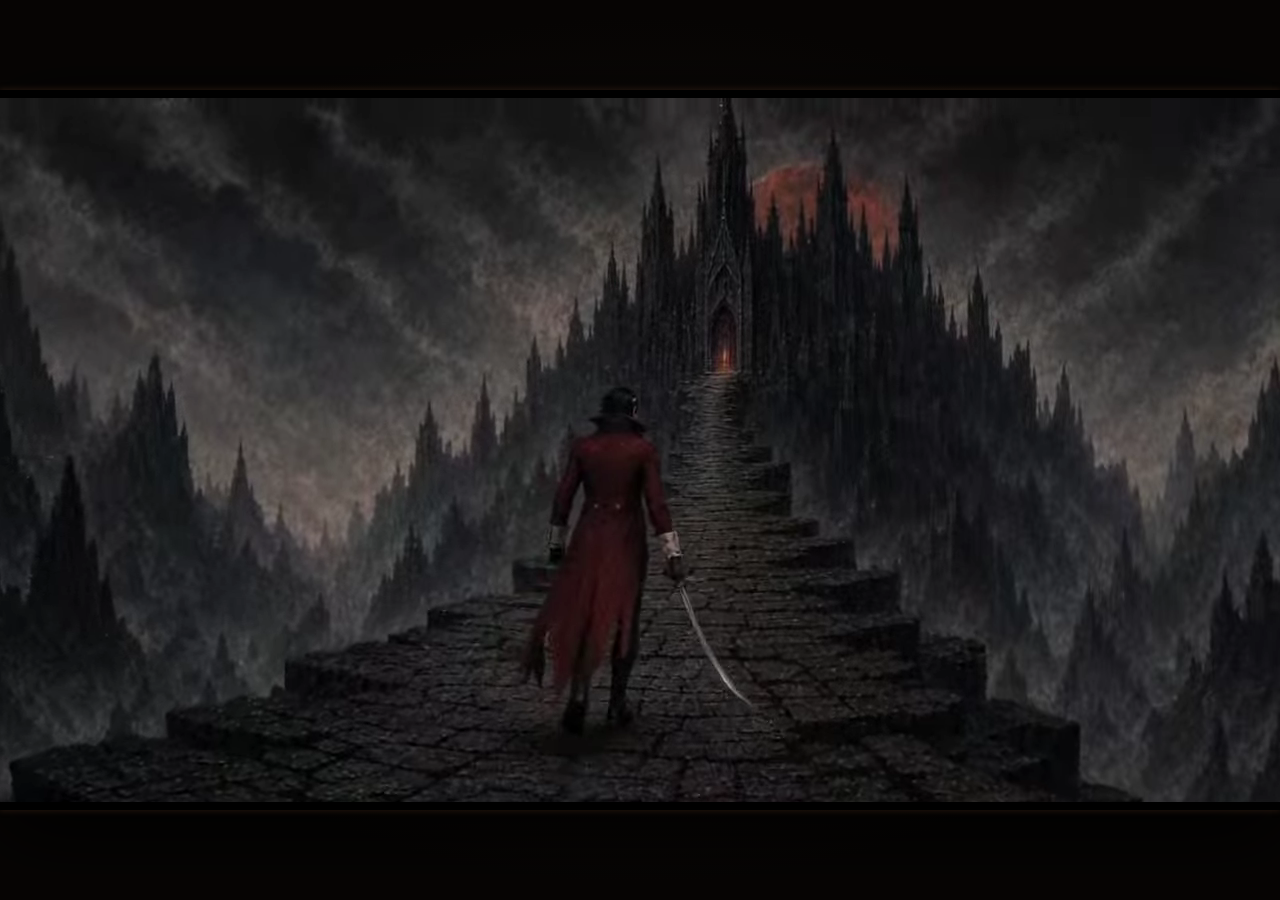
==== commit a660b3f2: "fix: stabilize hero sprite scale" ====
--- a/index.html
+++ b/index.html
@@ -6,7 +6,7 @@
     <meta name="theme-color" content="#17120f" />
     <link rel="icon" href="data:image/svg+xml,%3Csvg xmlns='http://www.w3.org/2000/svg' viewBox='0 0 64 64'%3E%3Crect width='64' height='64' rx='14' fill='%2317110f'/%3E%3Cpath d='M18 45 30 14l8 14 8-7-13 28-7-15z' fill='%23e1a65b'/%3E%3C/svg%3E" />
     <title>붉은 달의 성채</title>
-    <script type="module" crossorigin src="./assets/index-CH6vkbie.js"></script>
+    <script type="module" crossorigin src="./assets/index-DxVkVfsM.js"></script>
     <link rel="modulepreload" crossorigin href="./assets/rolldown-runtime-Bh1tDfsg.js">
     <link rel="stylesheet" crossorigin href="./assets/index-D124k5Fx.css">
   </head>
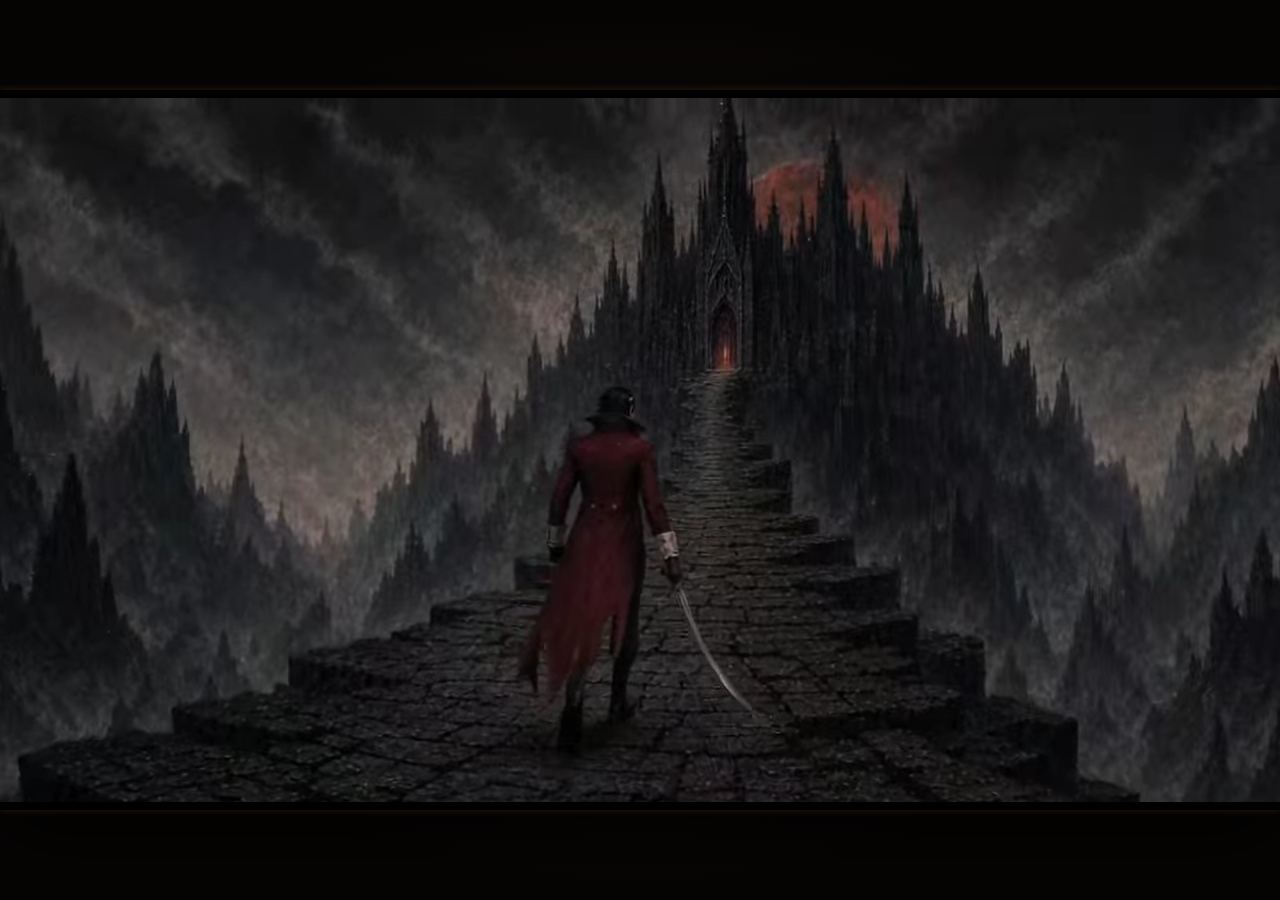
==== commit dee1d749: "deploy: simplify blood toll healing" ====
--- a/index.html
+++ b/index.html
@@ -6,7 +6,7 @@
     <meta name="theme-color" content="#17120f" />
     <link rel="icon" href="data:image/svg+xml,%3Csvg xmlns='http://www.w3.org/2000/svg' viewBox='0 0 64 64'%3E%3Crect width='64' height='64' rx='14' fill='%2317110f'/%3E%3Cpath d='M18 45 30 14l8 14 8-7-13 28-7-15z' fill='%23e1a65b'/%3E%3C/svg%3E" />
     <title>붉은 달의 성채</title>
-    <script type="module" crossorigin src="./assets/index-DxVkVfsM.js"></script>
+    <script type="module" crossorigin src="./assets/index-7Hk0GQvl.js"></script>
     <link rel="modulepreload" crossorigin href="./assets/rolldown-runtime-Bh1tDfsg.js">
     <link rel="stylesheet" crossorigin href="./assets/index-D124k5Fx.css">
   </head>
